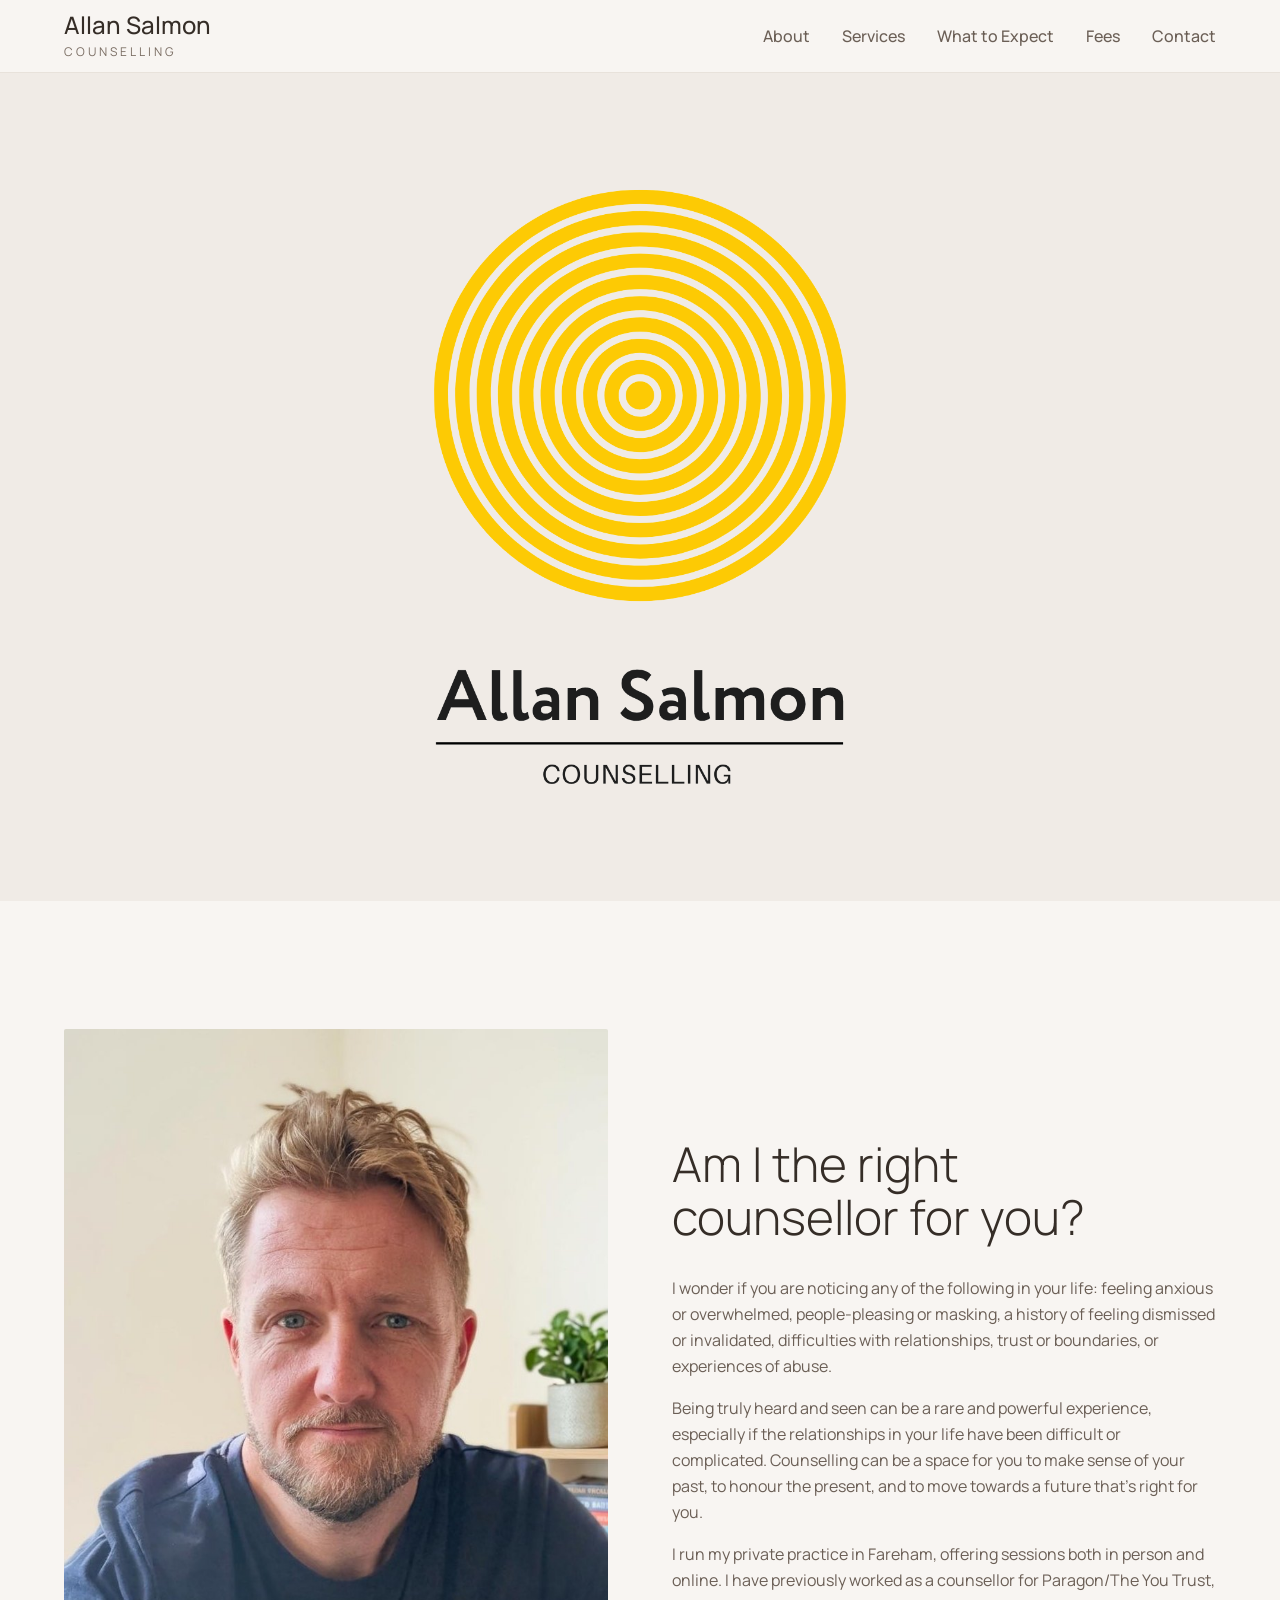
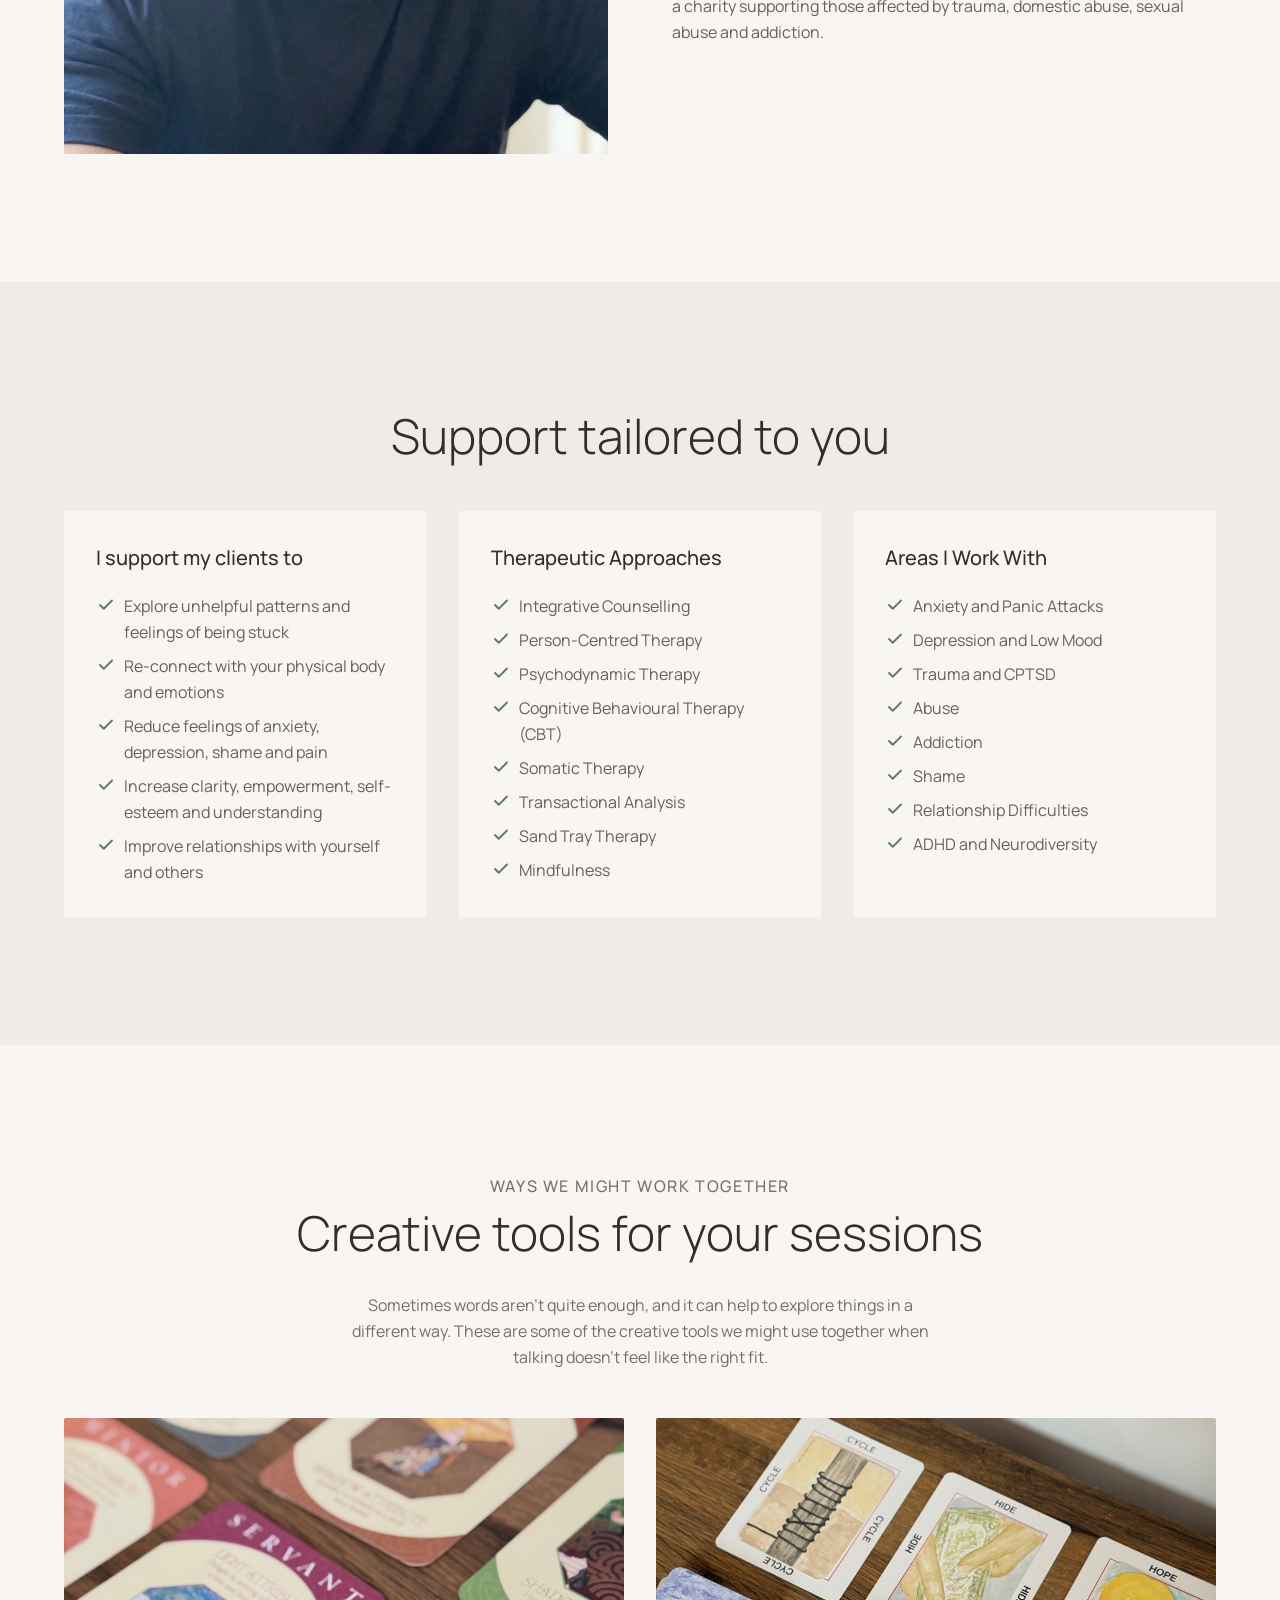
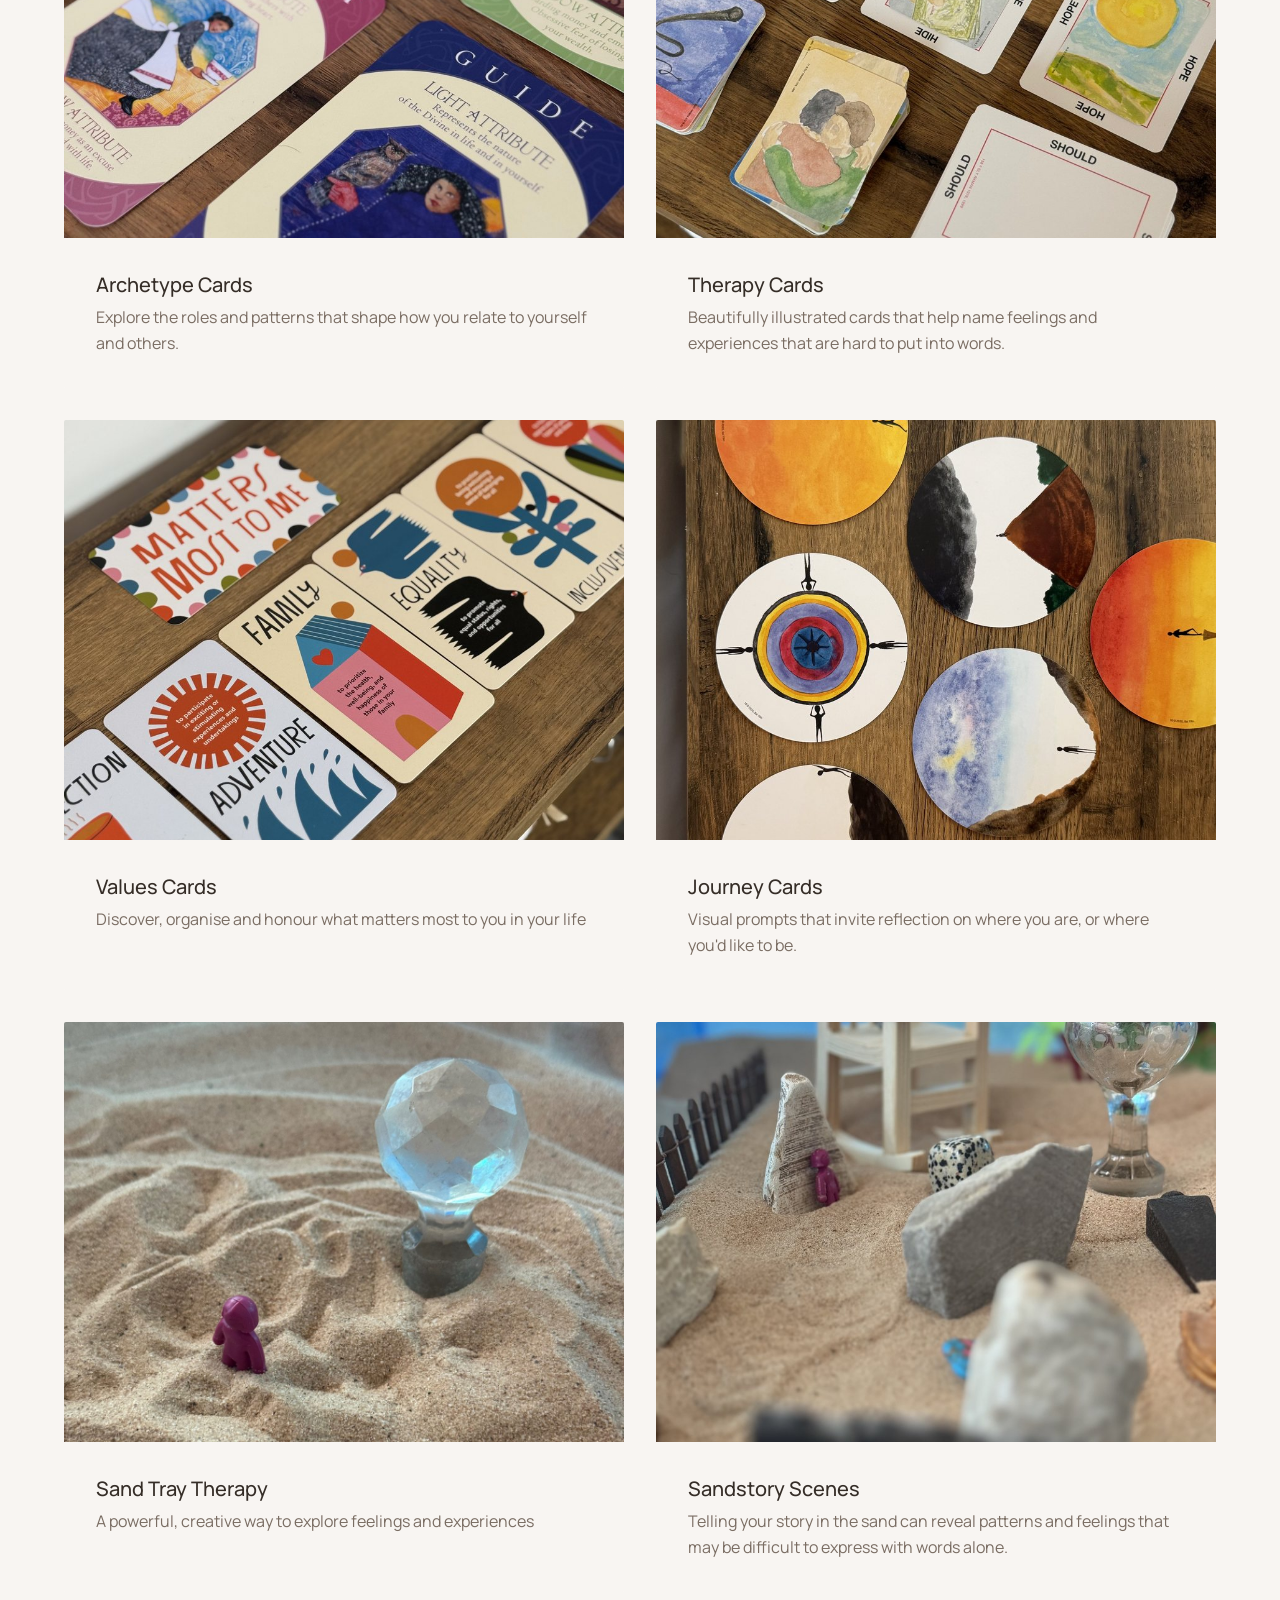
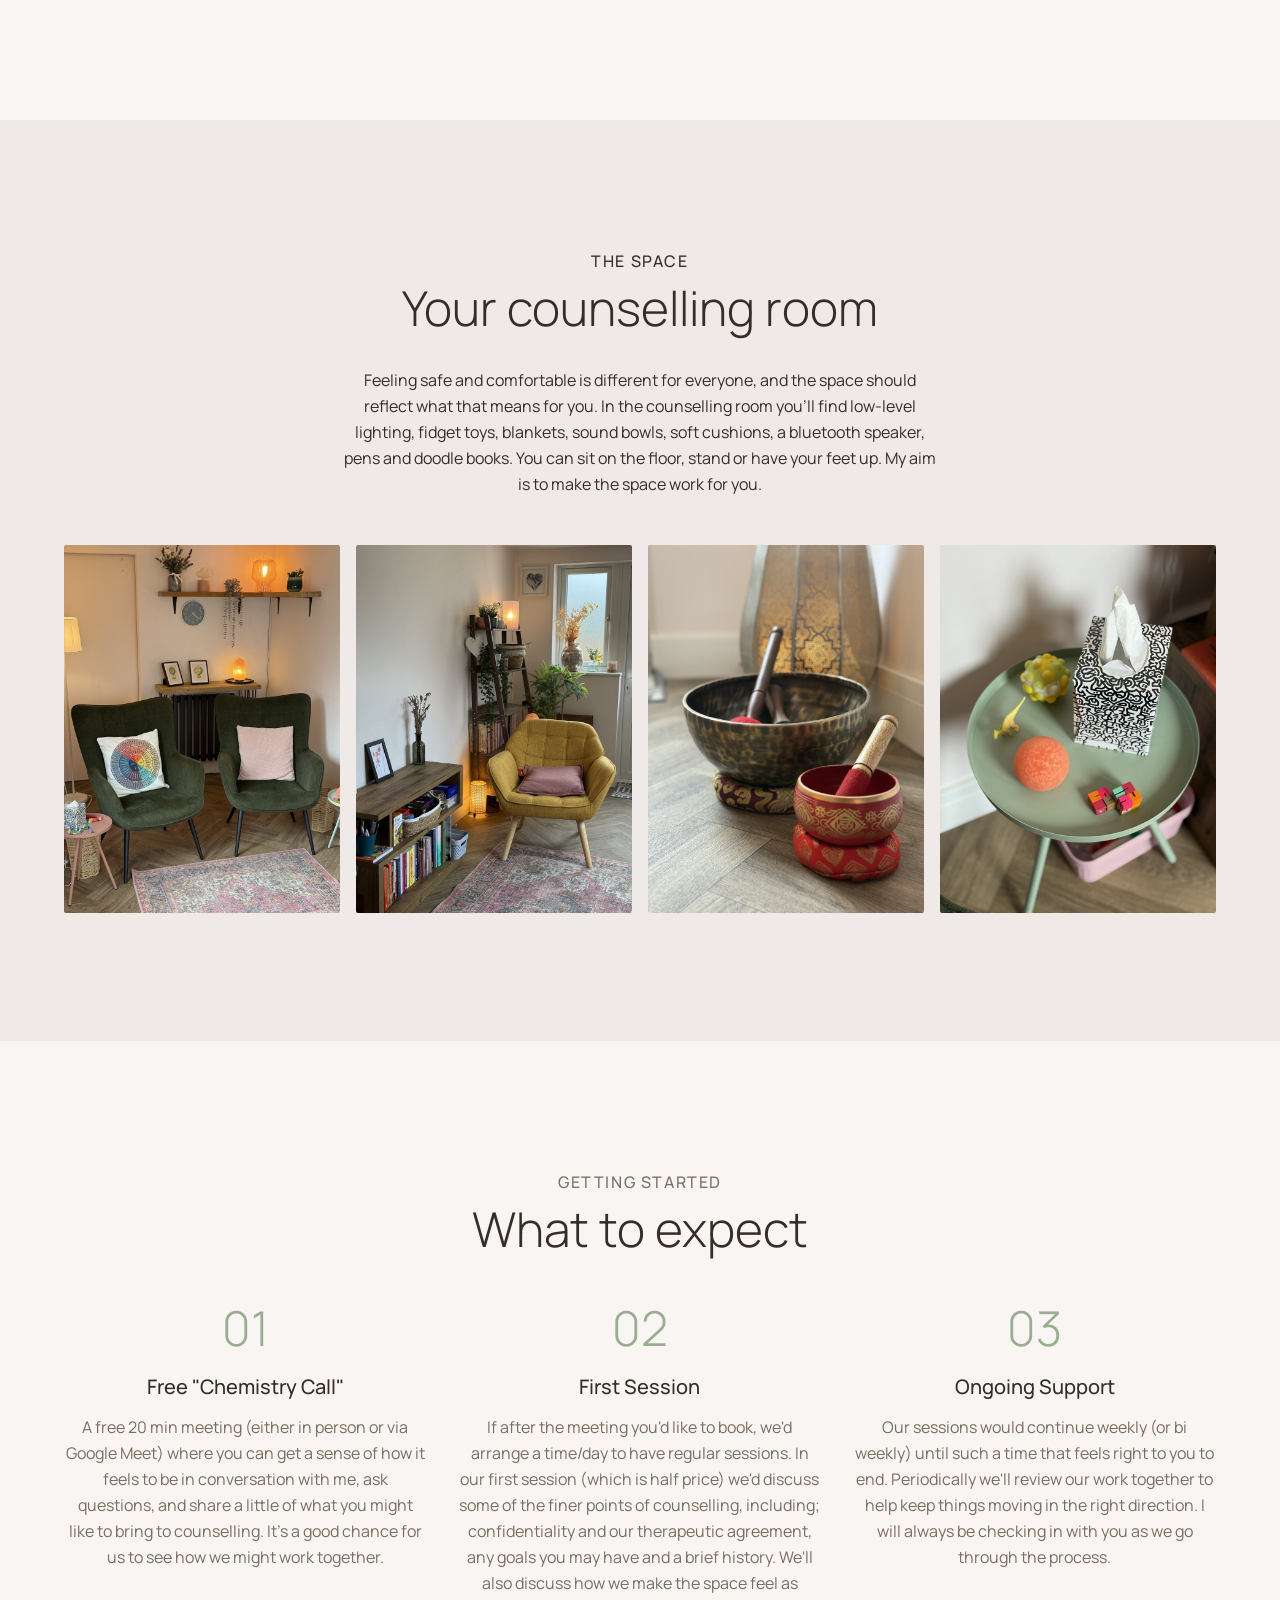
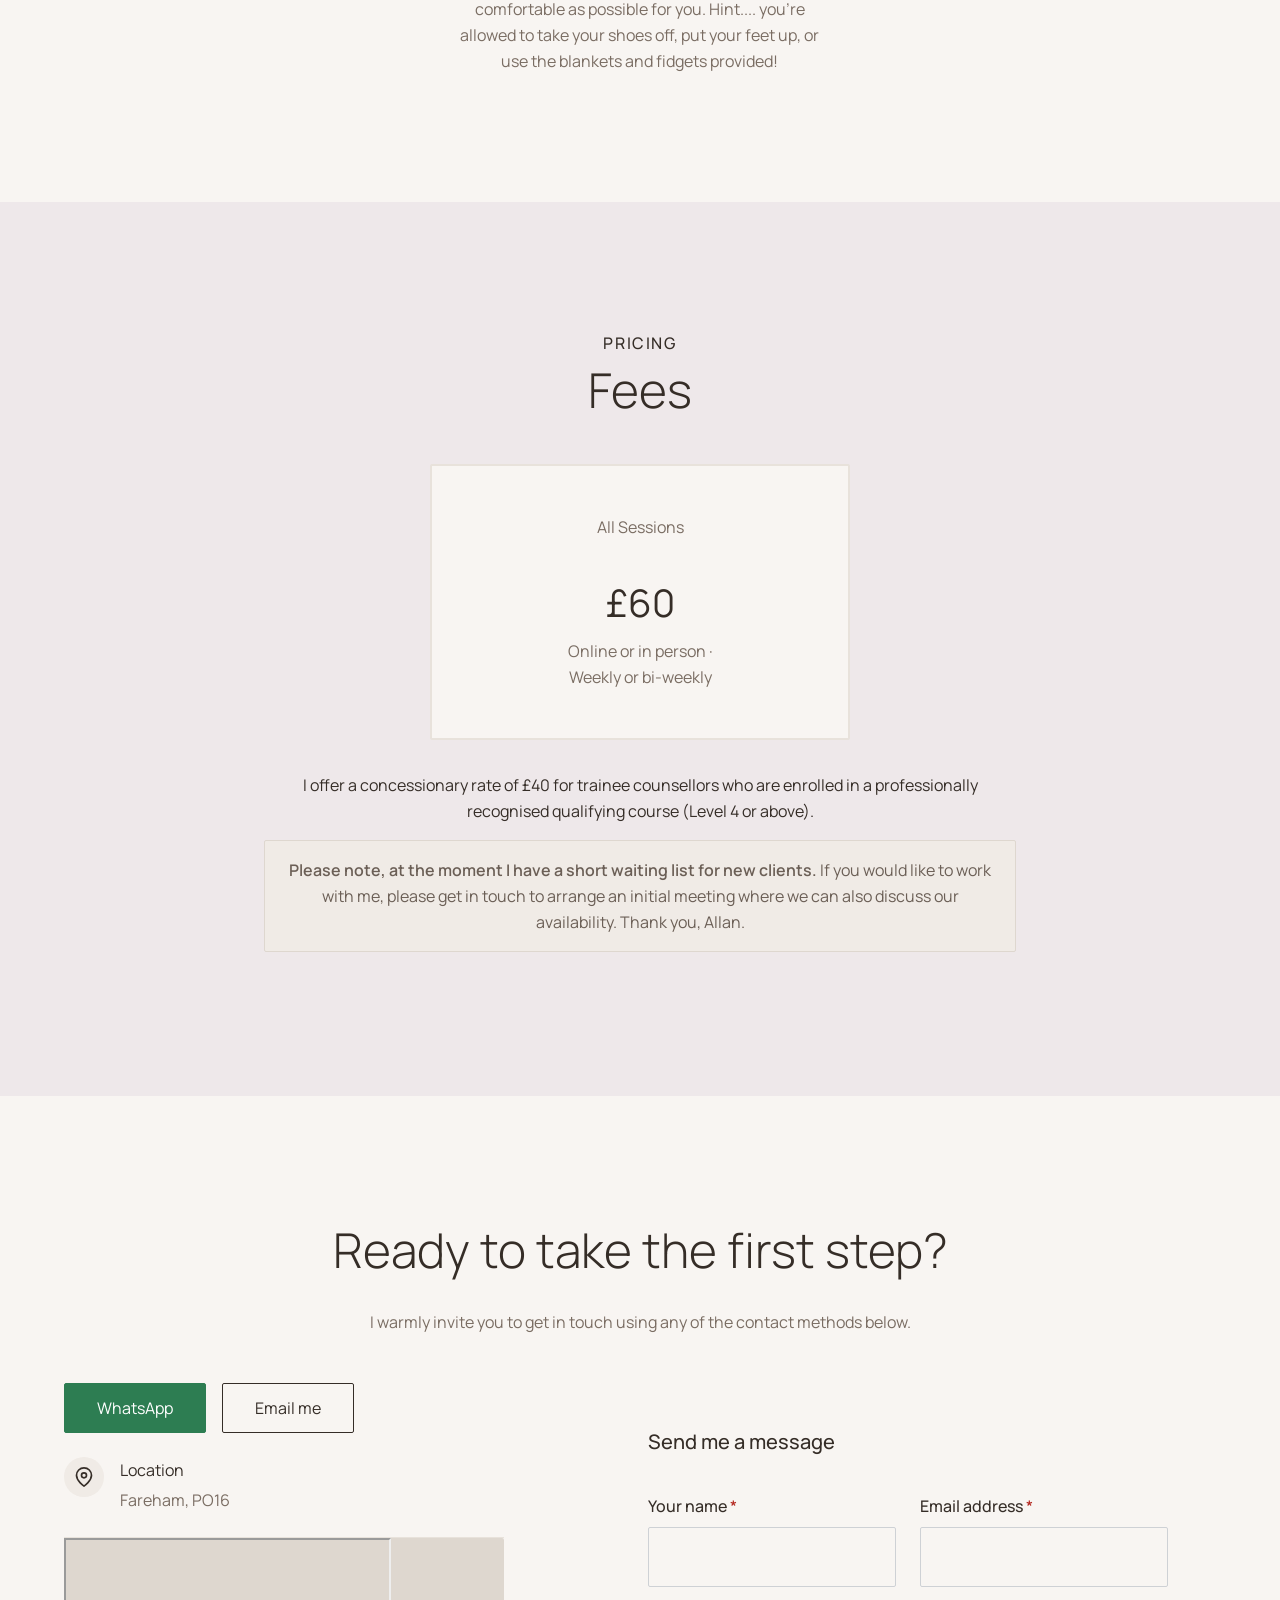
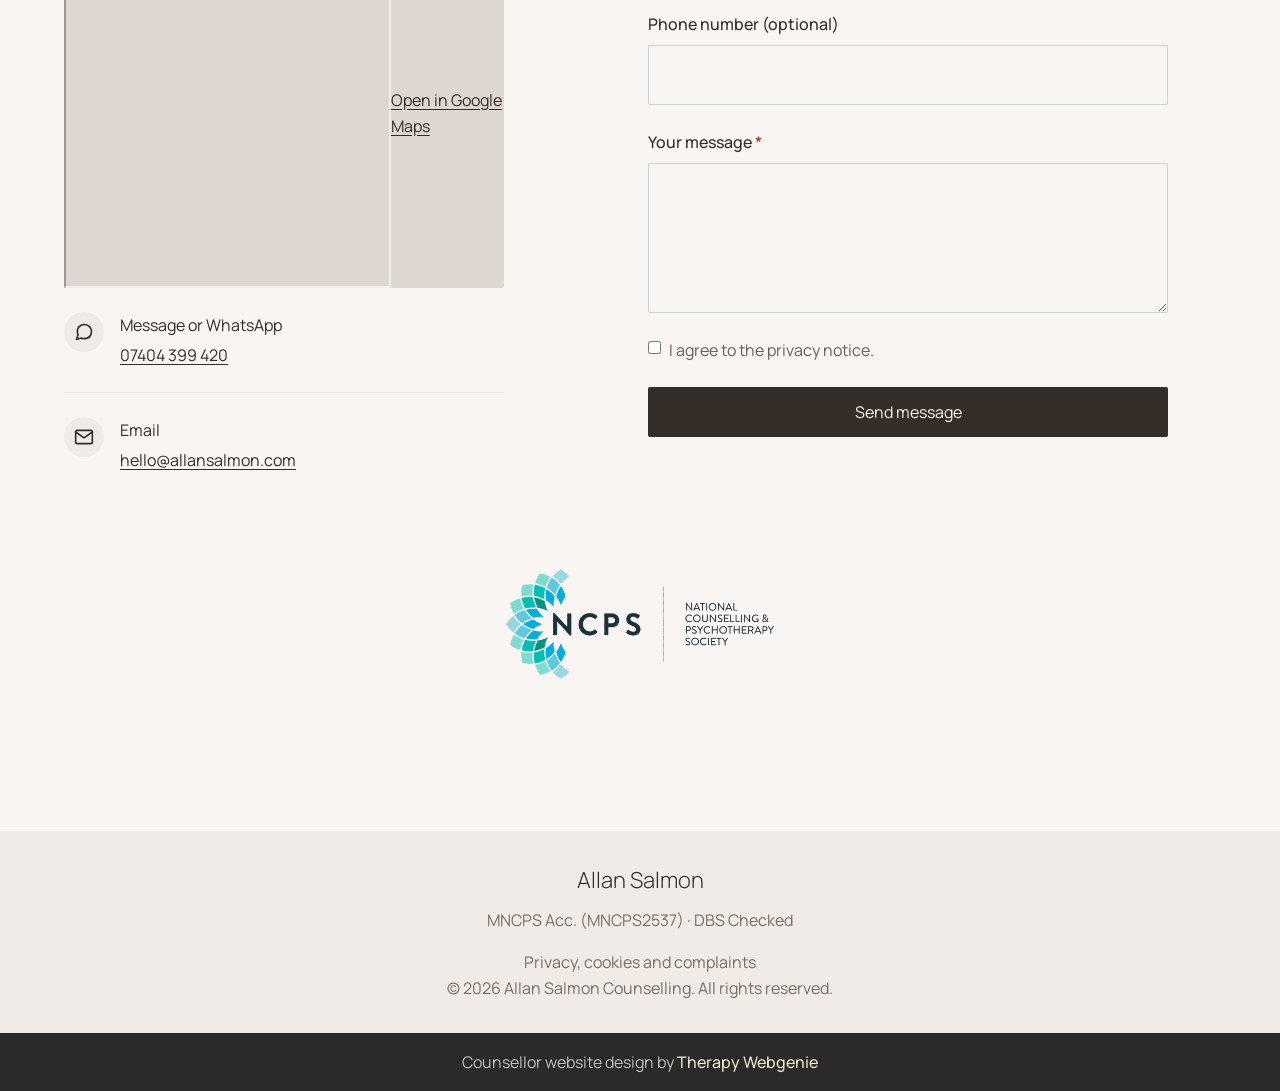
==== index.html @ a068db44 "TheraComply website setup: policy link, TheraComply consent banner, map held back until consent Foot" ====
<!DOCTYPE html>
<html lang="en-GB">
<head>
  <meta charset="UTF-8">
  <meta name="viewport" content="width=device-width, initial-scale=1.0">
  <meta name="description" content="Integrative counselling in Fareham and online with Allan Salmon, MNCPS accredited. Support with anxiety, trauma, depression and relationships.">
  <meta name="author" content="Allan Salmon Counselling">
  <meta name="robots" content="max-image-preview:large">
  <title>Allan Salmon Counselling | Fareham and online</title>
  <link rel="canonical" href="https://www.allansalmon.com/">

  <meta property="og:type" content="website">
  <meta property="og:url" content="https://www.allansalmon.com/">
  <meta property="og:title" content="Allan Salmon Counselling | Fareham and online">
  <meta property="og:description" content="Integrative counselling in Fareham and online with Allan Salmon, MNCPS accredited. Support with anxiety, trauma, depression and relationships.">
  <meta property="og:image" content="https://www.allansalmon.com/images/allan-salmon-square.jpg">

  <meta name="twitter:card" content="summary_large_image">
  <meta name="twitter:title" content="Allan Salmon Counselling | Fareham and online">
  <meta name="twitter:description" content="Integrative counselling in Fareham and online with Allan Salmon, MNCPS accredited. Support with anxiety, trauma, depression and relationships.">
  <meta name="twitter:image" content="https://www.allansalmon.com/images/allan-salmon-square.jpg">

  <link rel="icon" href="images/favicon.png" type="image/png" sizes="96x96">
  <link rel="apple-touch-icon" href="images/apple-touch-icon.png">

  <link rel="preconnect" href="https://fonts.googleapis.com">
  <link rel="preconnect" href="https://fonts.gstatic.com" crossorigin>

  <link rel="stylesheet" href="css/base.css?v=1731">
  <link rel="stylesheet" href="css/components.css?v=1731">
  <link rel="stylesheet" href="css/theme.css?v=1731">
  <!-- PROFILE:schema -->
  <script type="application/ld+json">
  {
    "@context": "https://schema.org",
    "@type": "ProfessionalService",
    "name": "Allan Salmon Counselling",
    "description": "Integrative counselling in Fareham and online with Allan Salmon, MNCPS accredited counsellor.",
    "url": "https://www.allansalmon.com/",
    "telephone": "+447404399420",
    "email": "hello@allansalmon.com",
    "address": {
      "@type": "PostalAddress",
      "addressLocality": "Fareham",
      "postalCode": "PO16",
      "addressCountry": "GB"
    },
    "image": "https://www.allansalmon.com/images/allan-salmon-square.jpg",
    "logo": "https://www.allansalmon.com/images/logo-mark.png",
    "priceRange": "£40-£60"
  }
  </script>
  <!-- /PROFILE:schema -->
<!-- BEACON -->
<script>(function(){try{var u="https:\/\/editmy.site\/api\/hit\/21";var d=JSON.stringify({p:location.pathname,r:document.referrer});if(navigator.sendBeacon){navigator.sendBeacon(u,d);}else{fetch(u,{method:"POST",keepalive:true,body:d});}}catch(e){}})();</script>
<!-- /BEACON -->
  <script src="https://theracomply.co.uk/tc-consent/consent.js" data-site-id="0318bc42f9b27b8c6d9f0ad8"></script>
</head>
<body>

  <a href="#main" class="skip-link">Skip to main content</a>

  <!-- SECTION: nav -->
  <nav class="nav nav--sticky" role="navigation" aria-label="Main navigation">
    <div class="container nav__inner">
      <a href="./" class="nav__brand nav__brand--inline">
        <!-- PROFILE:logo --><!-- /PROFILE:logo -->
        <div class="nav__brand-text">
          <span class="nav__name"><!-- PROFILE:site_title -->Allan Salmon<!-- /PROFILE:site_title --></span>
          <span class="nav__title"><!-- PROFILE:site_slogan -->Counselling<!-- /PROFILE:site_slogan --></span>
        </div>
      </a>
      <div class="nav__links">
        <a href="#about" class="nav__link">About</a>
        <a href="#services" class="nav__link">Services</a>
        <a href="#what-to-expect" class="nav__link">What to Expect</a>
        <a href="#fees" class="nav__link">Fees</a>
        <a href="#contact" class="nav__link">Contact</a>
      </div>
      <button class="nav__toggle" aria-label="Toggle menu" aria-expanded="false" aria-controls="mobile-menu">
        <span class="nav__toggle-bar"></span>
        <span class="nav__toggle-bar"></span>
        <span class="nav__toggle-bar"></span>
      </button>
    </div>
    <div class="nav__mobile" id="mobile-menu" role="menu">
      <a href="#about" class="nav__link" role="menuitem">About</a>
      <a href="#services" class="nav__link" role="menuitem">Services</a>
      <a href="#what-to-expect" class="nav__link" role="menuitem">What to Expect</a>
      <a href="#fees" class="nav__link" role="menuitem">Fees</a>
      <a href="#contact" class="nav__link" role="menuitem">Contact</a>
    </div>
  </nav>
  <!-- /SECTION: nav -->

  <main id="main">

    <!-- SECTION: hero -->
    <section class="hero hero--logo band band--1">
      <div class="container hero__inner">
        <h1 class="hero__logo"><img src="images/logo-full.png" alt="Allan Salmon Counselling" width="734" height="1042"></h1>
      </div>
    </section>
    <!-- /SECTION: hero -->

    <!-- SECTION: about -->
    <section class="section reveal" id="about">
      <div class="container split">
        <img src="images/allan-salmon.jpg" alt="Allan Salmon, counsellor, at his desk" class="split__image split__image--portrait" width="840" height="1050" loading="lazy">
        <div class="split__content">
          <h2>Am I the right<br> counsellor for you?</h2>
          <p>I wonder if you are noticing any of the following in your life: feeling anxious or overwhelmed, people-pleasing or masking, a history of feeling dismissed or invalidated, difficulties with relationships, trust or boundaries, or experiences of abuse.</p>
          <p>Being truly heard and seen can be a rare and powerful experience, especially if the relationships in your life have been difficult or complicated. Counselling can be a space for you to make sense of your past, to honour the present, and to move towards a future that's right for you.</p>
          <p>I run my private practice in Fareham, offering sessions both in person and online. I have previously worked as a counsellor for Paragon/The You Trust, a charity supporting those affected by trauma, domestic abuse, sexual abuse and addiction.</p>
        </div>
      </div>
    </section>
    <!-- /SECTION: about -->

    <!-- SECTION: services -->
    <section class="section band band--1 reveal" id="services">
      <div class="container text-center">
        <h2>Support tailored to you</h2>
      </div>
      <div class="container grid grid--3 reveal reveal-trigger">
        <div class="card">
          <h3 class="card__title">I support my clients to</h3>
          <ul class="checklist checklist--subtle">
            <li class="checklist__item">Explore unhelpful patterns and feelings of being stuck</li>
            <li class="checklist__item">Re-connect with your physical body and emotions</li>
            <li class="checklist__item">Reduce feelings of anxiety, depression, shame and pain</li>
            <li class="checklist__item">Increase clarity, empowerment, self-esteem and understanding</li>
            <li class="checklist__item">Improve relationships with yourself and others</li>
          </ul>
        </div>
        <div class="card">
          <h3 class="card__title">Therapeutic Approaches</h3>
          <ul class="checklist checklist--subtle">
            <li class="checklist__item">Integrative Counselling</li>
            <li class="checklist__item">Person-Centred Therapy</li>
            <li class="checklist__item">Psychodynamic Therapy</li>
            <li class="checklist__item">Cognitive Behavioural Therapy (CBT)</li>
            <li class="checklist__item">Somatic Therapy</li>
            <li class="checklist__item">Transactional Analysis</li>
            <li class="checklist__item">Sand Tray Therapy</li>
            <li class="checklist__item">Mindfulness</li>
          </ul>
        </div>
        <div class="card">
          <h3 class="card__title">Areas I Work With</h3>
          <ul class="checklist checklist--subtle">
            <li class="checklist__item">Anxiety and Panic Attacks</li>
            <li class="checklist__item">Depression and Low Mood</li>
            <li class="checklist__item">Trauma and CPTSD</li>
            <li class="checklist__item">Abuse</li>
            <li class="checklist__item">Addiction</li>
            <li class="checklist__item">Shame</li>
            <li class="checklist__item">Relationship Difficulties</li>
            <li class="checklist__item">ADHD and Neurodiversity</li>
          </ul>
        </div>
      </div>
    </section>
    <!-- /SECTION: services -->

    <!-- SECTION: creative-tools -->
    <section class="section" id="creative-tools">
      <div class="container text-center">
        <span class="section-label">Ways we might work together</span>
        <h2>Creative tools for your sessions</h2>
        <p class="section-subtitle">Sometimes words aren't quite enough, and it can help to explore things in a different way. These are some of the creative tools we might use together when talking doesn't feel like the right fit.</p>
      </div>
      <div class="container">
        <div class="grid grid--2 reveal reveal-trigger">
          <article class="card card--image-top">
            <div class="card__image-wrap"><img src="images/tools-archetype-cards.jpg" alt="Illustrated archetype cards laid out on a wooden table" class="card__image" width="900" height="1200" loading="lazy"></div>
            <div class="card__body">
              <h3 class="card__title">Archetype Cards</h3>
              <p class="card__text">Explore the roles and patterns that shape how you relate to yourself and others.</p>
            </div>
          </article>
          <article class="card card--image-top">
            <div class="card__image-wrap"><img src="images/tools-therapy-cards.jpg" alt="Hand-painted therapy cards spread on a table" class="card__image" width="900" height="1200" loading="lazy"></div>
            <div class="card__body">
              <h3 class="card__title">Therapy Cards</h3>
              <p class="card__text">Beautifully illustrated cards that help name feelings and experiences that are hard to put into words.</p>
            </div>
          </article>
          <article class="card card--image-top">
            <div class="card__image-wrap"><img src="images/tools-values-cards.jpg" alt="Colourful values cards with words like family and adventure" class="card__image" width="900" height="1200" loading="lazy"></div>
            <div class="card__body">
              <h3 class="card__title">Values Cards</h3>
              <p class="card__text">Discover, organise and honour what matters most to you in your life</p>
            </div>
          </article>
          <article class="card card--image-top">
            <div class="card__image-wrap"><img src="images/tools-journey-cards.jpg" alt="Round painted journey cards showing landscapes and a compass" class="card__image" width="900" height="1200" loading="lazy"></div>
            <div class="card__body">
              <h3 class="card__title">Journey Cards</h3>
              <p class="card__text">Visual prompts that invite reflection on where you are, or where you'd like to be.</p>
            </div>
          </article>
          <article class="card card--image-top">
            <div class="card__image-wrap"><img src="images/tools-sand-tray-upright.jpg" alt="A glass gem and a small purple figure in patterned sand" class="card__image" width="1200" height="900" loading="lazy"></div>
            <div class="card__body">
              <h3 class="card__title">Sand Tray Therapy</h3>
              <p class="card__text">A powerful, creative way to explore feelings and experiences</p>
            </div>
          </article>
          <article class="card card--image-top">
            <div class="card__image-wrap"><img src="images/tools-sandstory-scene.jpg" alt="A sand tray scene with a little chair, stones and figures" class="card__image" width="900" height="1200" loading="lazy"></div>
            <div class="card__body">
              <h3 class="card__title">Sandstory Scenes</h3>
              <p class="card__text">Telling your story in the sand can reveal patterns and feelings that may be difficult to express with words alone.</p>
            </div>
          </article>
        </div>
      </div>
    </section>
    <!-- /SECTION: creative-tools -->

    <!-- SECTION: the-space -->
    <section class="section band band--2" id="the-space">
      <div class="container text-center">
        <span class="section-label">The space</span>
        <h2>Your counselling room</h2>
        <p class="section-subtitle">Feeling safe and comfortable is different for everyone, and the space should reflect what that means for you. In the counselling room you'll find low-level lighting, fidget toys, blankets, sound bowls, soft cushions, a bluetooth speaker, pens and doodle books. You can sit on the floor, stand or have your feet up. My aim is to make the space work for you.</p>
      </div>
      <div class="container">
        <div class="gallery reveal reveal-trigger">
          <div class="gallery__item gallery__item--portrait"><img src="images/room-chairs.jpg" alt="Two green velvet armchairs with cushions, a rug and soft lamps in Allan's counselling room" width="900" height="1200" loading="lazy"></div>
          <div class="gallery__item gallery__item--portrait"><img src="images/room-corner.jpg" alt="A yellow armchair beside a bookshelf, plants and a warm lamp" width="900" height="1200" loading="lazy"></div>
          <div class="gallery__item gallery__item--portrait"><img src="images/room-bowls.jpg" alt="Two singing bowls on the floor beside a glowing lantern" width="900" height="1200" loading="lazy"></div>
          <div class="gallery__item gallery__item--portrait"><img src="images/room-fidgets.jpg" alt="Fidget toys and tissues on a small green side table" width="900" height="1200" loading="lazy"></div>
        </div>
      </div>
    </section>
    <!-- /SECTION: the-space -->

    <!-- SECTION: what-to-expect -->
    <section class="section" id="what-to-expect">
      <div class="container text-center">
        <span class="section-label">Getting started</span>
        <h2>What to expect</h2>
      </div>
      <div class="container">
        <div class="steps steps--numerals reveal reveal-trigger">
          <div class="step"><div class="step__number">01</div><h3 class="step__title">Free "Chemistry Call"</h3><p class="step__text">A free 20 min meeting (either in person or via Google Meet) where you can get a sense of how it feels to be in conversation with me, ask questions, and share a little of what you might like to bring to counselling. It's a good chance for us to see how we might work together.</p></div>
          <div class="step"><div class="step__number">02</div><h3 class="step__title">First Session</h3><p class="step__text">If after the meeting you'd like to book, we'd arrange a time/day to have regular sessions. In our first session (which is half price) we'd discuss some of the finer points of counselling, including; confidentiality and our therapeutic agreement, any goals you may have and a brief history. We'll also discuss how we make the space feel as comfortable as possible for you. Hint.... you're allowed to take your shoes off, put your feet up, or use the blankets and fidgets provided!</p></div>
          <div class="step"><div class="step__number">03</div><h3 class="step__title">Ongoing Support</h3><p class="step__text">Our sessions would continue weekly (or bi weekly) until such a time that feels right to you to end. Periodically we'll review our work together to help keep things moving in the right direction. I will always be checking in with you as we go through the process.</p></div>
        </div>
      </div>
    </section>
    <!-- /SECTION: what-to-expect -->

    <!-- SECTION: fees -->
    <section class="section band band--3 reveal" id="fees">
      <div class="container text-center">
        <span class="section-label">Pricing</span>
        <h2>Fees</h2>
      </div>
      <div class="container container--narrow text-center">
        <div class="pricing-single">
          <div class="pricing-card">
            <p class="pricing-card__duration">All Sessions</p>
            <div class="pricing-card__price">£60</div>
            <p class="pricing-card__duration">Online or in person ·<br>Weekly or bi-weekly</p>
          </div>
        </div>
        <p>I offer a concessionary rate of £40 for trainee counsellors who are enrolled in a professionally recognised qualifying course (Level 4 or above).</p>
        <div class="alert alert--themed">
          <p><strong>Please note, at the moment I have a short waiting list for new clients.</strong> If you would like to work with me, please get in touch to arrange an initial meeting where we can also discuss our availability. Thank you, Allan.</p>
        </div>
      </div>
    </section>
    <!-- /SECTION: fees -->

    <!-- SECTION: contact -->
    <section class="section reveal" id="contact">
      <div class="container text-center">
        <h2>Ready to take the first step?</h2>
        <p class="section-subtitle">I warmly invite you to get in touch using any of the contact methods below.</p>
      </div>
      <div class="container contact-grid contact-grid--form-first" id="contact-form">
        <div class="contact-info">
          <div class="cta-banner__buttons">
            <a href="https://wa.me/447404399420" class="btn btn--whatsapp" target="_blank" rel="noopener">WhatsApp</a>
            <a href="mailto:hello@allansalmon.com" class="btn btn--secondary">Email me</a>
          </div>
          <div class="contact-info__item">
            <div class="contact-info__icon"><svg xmlns="http://www.w3.org/2000/svg" viewBox="0 0 24 24" fill="none" stroke="currentColor" stroke-width="2" stroke-linecap="round" stroke-linejoin="round" aria-hidden="true"><path d="M21 10c0 7-9 13-9 13s-9-6-9-13a9 9 0 0 1 18 0z"></path><circle cx="12" cy="10" r="3"></circle></svg></div>
            <div>
              <p class="contact-info__label">Location</p>
              <p class="contact-info__value"><!-- PROFILE:address --><span>Fareham, PO16</span><!-- /PROFILE:address --></p>
            </div>
          </div>
          <div class="map-placeholder">
            <iframe data-src="https://maps.google.com/maps?q=Wallington%2C%20Fareham&amp;z=15&amp;output=embed" data-consent-category="functional" width="100%" height="350" title="Map of Wallington, Fareham" loading="lazy" referrerpolicy="no-referrer-when-downgrade"></iframe>
            <p><a href="https://www.google.com/maps?q=Wallington%2C%20Fareham" target="_blank" rel="noopener">Open in Google Maps</a></p>
          </div>
          <div class="contact-info__item">
            <div class="contact-info__icon"><svg xmlns="http://www.w3.org/2000/svg" viewBox="0 0 24 24" fill="none" stroke="currentColor" stroke-width="2" stroke-linecap="round" stroke-linejoin="round" aria-hidden="true"><path d="M21 11.5a8.38 8.38 0 0 1-.9 3.8 8.5 8.5 0 0 1-7.6 4.7 8.38 8.38 0 0 1-3.8-.9L3 21l1.9-5.7a8.38 8.38 0 0 1-.9-3.8 8.5 8.5 0 0 1 4.7-7.6 8.38 8.38 0 0 1 3.8-.9h.5a8.48 8.48 0 0 1 8 8v.5z"></path></svg></div>
            <div>
              <p class="contact-info__label">Message or WhatsApp</p>
              <p class="contact-info__value"><!-- PROFILE:phone_mobile --><a href="https://wa.me/447404399420" target="_blank" rel="noopener">07404 399 420</a><!-- /PROFILE:phone_mobile --></p>
            </div>
          </div>
          <div class="contact-info__item">
            <div class="contact-info__icon"><svg xmlns="http://www.w3.org/2000/svg" viewBox="0 0 24 24" fill="none" stroke="currentColor" stroke-width="2" stroke-linecap="round" stroke-linejoin="round" aria-hidden="true"><path d="M4 4h16c1.1 0 2 .9 2 2v12c0 1.1-.9 2-2 2H4c-1.1 0-2-.9-2-2V6c0-1.1.9-2 2-2z"></path><polyline points="22,6 12,13 2,6"></polyline></svg></div>
            <div>
              <p class="contact-info__label">Email</p>
              <p class="contact-info__value"><!-- PROFILE:email --><a href="mailto:hello@allansalmon.com">hello@allansalmon.com</a><!-- /PROFILE:email --></p>
            </div>
          </div>
        </div>
        <div class="contact-form-wrap">
          <div class="card contact-form-card">
            <h3>Send me a message</h3>
            <form class="form" action="https://editmy.site/api/form/21" method="POST">
              <div hidden><input type="text" name="_hp" tabindex="-1" autocomplete="off"></div>
              <input type="hidden" name="_t" value="">
              <input type="hidden" name="_page" value="">
              <div class="form__row">
                <div class="form__group">
                  <label for="name" class="form__label form__label--required">Your name</label>
                  <input type="text" id="name" name="name" class="form__input" required autocomplete="name">
                </div>
                <div class="form__group">
                  <label for="email" class="form__label form__label--required">Email address</label>
                  <input type="email" id="email" name="email" class="form__input" required autocomplete="email">
                </div>
              </div>
              <div class="form__group">
                <label for="phone" class="form__label">Phone number (optional)</label>
                <input type="tel" id="phone" name="phone" class="form__input" autocomplete="tel">
              </div>
              <div class="form__group">
                <label for="message" class="form__label form__label--required">Your message</label>
                <textarea id="message" name="message" class="form__textarea" required></textarea>
              </div>
              <div class="form__group form__group--checkbox">
                <input type="checkbox" id="consent" name="consent" required>
                <label for="consent">I agree to the <a href="https://theracomply.co.uk/p/allan-salmon-counselling/">privacy notice</a>.</label>
              </div>
              <div>
                <button type="submit" class="btn btn--primary btn--block">Send message</button>
              </div>
            </form>
          </div>
        </div>
      </div>
      <div class="container">
        <div class="trust-bar trust-bar--colour">
          <img class="trust-bar__logo" src="images/ncps-logo.png" alt="National Counselling and Psychotherapy Society" width="520" height="213" loading="lazy">
        </div>
      </div>
    </section>
    <!-- /SECTION: contact -->

  </main>

  <!-- SECTION: footer -->
  <footer class="footer footer--simple">
    <div class="container">
      <p class="footer__brand-name">Allan Salmon</p>
      <p class="footer__brand-text">MNCPS Acc. (MNCPS2537) · DBS Checked</p>
      <div class="footer__legal">
        <a href="https://theracomply.co.uk/p/allan-salmon-counselling/">Privacy, cookies and complaints</a>
      </div>
      <p class="footer__copyright">&copy; 2026 Allan Salmon Counselling. All rights reserved.</p>
    </div>
  </footer>
  <!-- /SECTION: footer -->

  <div class="site-credit">
    <p>Counsellor website design by <a href="https://www.therapywebgenie.com/website-design/counsellors/" target="_blank" rel="noopener nofollow">Therapy Webgenie</a></p>
  </div>

  <!-- Back to Top -->
  <button class="back-to-top" aria-label="Back to top">
    <svg xmlns="http://www.w3.org/2000/svg" viewBox="0 0 24 24" fill="none" stroke="currentColor" stroke-width="2" stroke-linecap="round" stroke-linejoin="round" aria-hidden="true"><polyline points="18 15 12 9 6 15"></polyline></svg>
  </button>

  <div class="lightbox" aria-hidden="true">
    <button class="lightbox__prev" aria-label="Previous image">&lsaquo;</button>
    <img class="lightbox__img" src="" alt="">
    <button class="lightbox__next" aria-label="Next image">&rsaquo;</button>
    <button class="lightbox__close" aria-label="Close">&times;</button>
  </div>

  <script src="js/main.js?v=2"></script>
</body>
</html>
---- css/base.css ----
/* =============================================
   BASE STYLES
   Reset, Custom Properties, Typography, Layout
   Theme colours & fonts are in theme.css
   ============================================= */

/* --- Custom Properties (non-theme) --- */
:root {
  --text-xs: 1rem; /* 1.7.24: the smallest text on a site is 16px (Rick's rule); was 13px */
  --text-sm: 1rem;
  --text-base: 1.0625rem;
  --text-md: 1.1875rem;
  --text-lg: 1.375rem;
  --text-xl: 1.625rem;
  --text-2xl: 2rem;
  --text-3xl: 2.375rem;
  --text-4xl: 3rem;

  /* Heading sizes (overridable per font pairing in theme.css) */
  --text-h1: var(--text-3xl);          /* mobile: 38px */
  --text-h1-desktop: var(--text-4xl);  /* desktop: 48px */
  --text-h2: var(--text-2xl);          /* mobile: 32px */
  --text-h2-desktop: var(--text-3xl);  /* desktop: 38px */
  --text-h3: var(--text-xl);           /* mobile: 26px */
  --text-h3-desktop: 1.75rem;          /* desktop: 28px */

  --font-weight-normal: 400;
  --font-weight-medium: 500;
  --font-weight-semibold: 600;
  --font-weight-bold: 700;

  --line-height-tight: 1.2;
  --line-height-normal: 1.6;
  --line-height-relaxed: 1.8;

  /* Spacing */
  --space-xs: 0.25rem;
  --space-sm: 0.5rem;
  --space-md: 1rem;
  --space-lg: 1.5rem;
  --space-xl: 2rem;
  --space-2xl: 3rem;
  --space-3xl: 4rem;
  --space-4xl: 6rem;
  --space-5xl: 8rem;

  /* Layout */
  --container-max: 1200px;
  --container-narrow: 800px;
  --container-wide: 1400px;

  /* Border Radius */
  --radius-sm: 4px;
  --radius-md: 8px;
  --radius-lg: 12px;
  --radius-xl: 20px;
  --radius-full: 9999px;

  /* Shadows */
  --shadow-sm: 0 1px 3px rgba(0, 0, 0, 0.06);
  --shadow-md: 0 4px 12px rgba(0, 0, 0, 0.08);
  --shadow-lg: 0 8px 30px rgba(0, 0, 0, 0.1);
  --shadow-xl: 0 12px 40px rgba(0, 0, 0, 0.12);

  /* Transitions */
  --transition-fast: 150ms ease;
  --transition-base: 250ms ease;
  --transition-normal: 300ms ease;
  --transition-slow: 400ms ease;

  /* === v1.5 Aesthetic dials ===
     Per-site theme.css overrides these to flip a site's visual aesthetic
     (sharp / soft / brutalist / luxe / editorial). Defaults preserve the
     current "soft modern" look so existing sites are unchanged.
     Pills always read --aesthetic-radius-pill (fixed 999px) so they
     stay pill-shaped regardless of the dial. */
  --aesthetic-radius:        14px;
  --aesthetic-radius-pill:   999px;
  --aesthetic-shadow-card:   0 1px 3px rgba(0, 0, 0, 0.04), 0 4px 16px rgba(0, 0, 0, 0.06);
  --aesthetic-border-width:  1px;
}

/* --- Reset --- */
*,
*::before,
*::after {
  box-sizing: border-box;
  margin: 0;
  padding: 0;
}

html {
  font-size: 100%;
  scroll-behavior: smooth;
  -webkit-text-size-adjust: 100%;
}

body {
  font-family: var(--font-body);
  font-size: var(--text-md);
  font-weight: var(--font-weight-normal);
  line-height: var(--line-height-normal);
  color: var(--color-text);
  background-color: var(--color-bg);
  -webkit-font-smoothing: antialiased;
  -moz-osx-font-smoothing: grayscale;
}

img,
picture,
video {
  display: block;
  max-width: 100%;
  height: auto;
}

svg {
  display: block;
}

input,
button,
textarea,
select {
  font: inherit;
  color: inherit;
}

button {
  cursor: pointer;
  border: none;
  background: none;
}

a {
  color: inherit;
  text-decoration: none;
}

ul,
ol {
  list-style: none;
}

h1, h2, h3, h4, h5, h6 {
  font-family: var(--font-heading);
  color: var(--color-text-heading);
  line-height: var(--line-height-tight);
  font-weight: var(--font-weight-bold);
  letter-spacing: var(--heading-tracking, normal); /* v1.7.26 hook */
  margin-bottom: var(--space-md);
  /* v1.7.8 — a heading carrying a long unbreakable token (a domain, an email,
     a hyphen-free compound) has nowhere to wrap and pushes past its container,
     giving the whole PAGE horizontal scroll on mobile. Hit on touch-physique,
     where "Be Better with Bowen (bebetterwithbowen.co.uk)" took the document
     to 394px inside a 375px viewport. break-word (not anywhere) so it only
     engages when the word genuinely cannot fit on a line of its own — normal
     headings are untouched, and min-content sizing is left alone so grid and
     flex tracks do not resize. */
  overflow-wrap: break-word;
}

/* --- Typography --- */
h1 {
  font-size: var(--text-h1);
}

h2 {
  font-size: var(--text-h2);
  margin-bottom: var(--space-xl);
}

h3 {
  font-size: var(--text-h3);
}

h4 {
  font-size: var(--text-lg);
}

h5 {
  font-size: var(--text-md);
}

h6 {
  font-size: var(--text-base);
}

p {
  margin-bottom: var(--space-md);
}

p:last-child:not(.section-subtitle) {
  margin-bottom: 0;
}

strong {
  font-weight: var(--strong-weight, var(--font-weight-semibold)); /* v1.7.26 hook */
}

/* --- Layout Utilities --- */
.container {
  width: 100%;
  max-width: var(--container-max);
  margin-left: auto;
  margin-right: auto;
  padding-left: var(--container-gutter, var(--space-lg)); /* v1.7.26 hook */
  padding-right: var(--container-gutter, var(--space-lg));
}

.container--narrow {
  max-width: var(--container-narrow);
}

.section {
  padding-top: var(--section-padding, var(--space-3xl)); /* v1.7.26 hook: a site's own band spacing */
  padding-bottom: var(--section-padding, var(--space-3xl));
}

.section--alt {
  background-color: var(--color-bg-alt);
}

/* Icons inside alt sections: swap bg-alt → surface so they remain visible */
.section--alt .card__icon,
.section--alt .icon-box__icon,
.section--alt .contact-info__icon,
.section--alt .service-detail__icon {
  background-color: var(--color-surface);
}

.section--dark {
  background-color: var(--color-bg-dark);
  color: var(--color-text-inverse);
}

.section--dark h2,
.section--dark h3,
.section--dark h4 {
  color: var(--color-text-inverse);
}

/* Grid */
.grid {
  display: grid;
  gap: var(--space-xl);
}

.grid--2 {
  grid-template-columns: 1fr;
}

.grid--3 {
  grid-template-columns: 1fr;
}

/* --- Buttons --- */
.btn {
  display: inline-flex;
  align-items: center;
  justify-content: center;
  gap: var(--space-sm);
  padding: var(--btn-padding, var(--space-md) var(--space-xl)); /* v1.7.26 hooks: padding, size, weight, capitals */
  font-family: var(--font-body);
  font-size: var(--btn-font-size, var(--text-base));
  font-weight: var(--btn-weight, var(--font-weight-medium));
  text-transform: var(--btn-transform, none);
  letter-spacing: var(--btn-tracking, normal);
  line-height: 1;
  border-radius: var(--btn-radius, var(--aesthetic-radius)); /* v1.7.20 hook: pill buttons */
  transition: all var(--transition-base);
  text-decoration: none;
  border: calc(var(--aesthetic-border-width) + 1px) solid transparent;
  white-space: nowrap;
}

.btn svg {
  width: 1em;
  height: 1em;
  flex-shrink: 0;
}

.btn--primary {
  background-color: var(--color-primary);
  color: var(--color-text-inverse);
  border-color: var(--color-primary);
}

.btn--primary:hover {
  background-color: var(--color-primary-dark);
  border-color: var(--color-primary-dark);
}

.btn--secondary {
  background-color: transparent;
  color: var(--color-primary);
  border-color: var(--color-primary);
}

.btn--secondary:hover {
  background-color: var(--color-primary);
  color: var(--color-text-inverse);
}

.btn--accent {
  background-color: var(--color-secondary);
  color: var(--btn-accent-text, var(--color-text-inverse)); /* v1.7.20: dark ink on a light accent */
  border-color: var(--color-secondary);
}

.btn--accent:hover {
  background-color: var(--color-secondary-dark);
  border-color: var(--color-secondary-dark);
  color: var(--btn-accent-hover-text, var(--color-text-inverse));
}

.btn--block {
  width: 100%;
}

/* --- Links --- */
.link {
  color: var(--color-primary);
  text-decoration: underline;
  text-underline-offset: 3px;
  transition: color var(--transition-fast);
}

.link:hover {
  color: var(--color-primary-dark);
}

/* --- Text Utilities --- */
.text-center {
  text-align: center;
}

.text-center h2 {
  margin-bottom: var(--space-xl);
}

.text-balance {
  text-wrap: balance;
}

.section-subtitle {
  font-size: var(--text-md);
  color: var(--color-text-light);
  max-width: 600px;
  margin-bottom: var(--space-2xl);
  line-height: var(--line-height-relaxed);
}

.text-center .section-subtitle {
  margin-left: auto;
  margin-right: auto;
}

.section-footer {
  margin-top: var(--space-2xl);
}

.section-label {
  display: inline-block;
  font-family: var(--font-body);
  font-size: var(--text-sm);
  font-weight: var(--font-weight-semibold);
  text-transform: uppercase;
  letter-spacing: 0.1em;
  color: var(--color-secondary-dark);
  margin-bottom: var(--space-sm);
}
/* v1.4 — pill variant: dark-navy bg, white text, compact (matches hero label) */
.section-label--pill {
  background-color: var(--color-secondary);
  color: var(--color-text-inverse);
  font-size: var(--text-xs);
  font-weight: 700;
  letter-spacing: 0.12em;
  padding: 5px 13px;
  border-radius: 5px;
  margin-bottom: 14px;
}
.section-label--pill-accent { background-color: var(--color-accent); color: var(--color-text-inverse); }
.section-label--pill-primary { background-color: var(--color-primary); color: var(--color-text-inverse); }

/* --- Responsive Typography --- */
@media (min-width: 768px) {
  h1 {
    font-size: var(--text-h1-desktop);
  }

  h2 {
    font-size: var(--text-h2-desktop);
  }

  h3 {
    font-size: var(--text-h3-desktop);
  }

  .section {
    padding-top: var(--section-padding-desktop, var(--space-4xl));
    padding-bottom: var(--section-padding-desktop, var(--space-4xl));
  }
}

/* --- Responsive Grid --- */
@media (min-width: 768px) {
  .grid--2 {
    grid-template-columns: repeat(2, 1fr);
  }

  .grid--3 {
    grid-template-columns: repeat(2, 1fr);
  }
}

@media (min-width: 1024px) {
  .grid--3 {
    grid-template-columns: repeat(3, 1fr);
  }
}

/* --- Screen Reader Only --- */
.sr-only {
  position: absolute;
  width: 1px;
  height: 1px;
  padding: 0;
  margin: -1px;
  overflow: hidden;
  clip: rect(0, 0, 0, 0);
  white-space: nowrap;
  border-width: 0;
}
---- css/components.css ----
/* =============================================
   COMPONENT STYLES
   Nav, Hero, Cards, Testimonials, Forms, Footer
   ============================================= */

/* --- Skip Link --- */
.skip-link {
  position: absolute;
  top: -100%;
  left: var(--space-md);
  padding: var(--space-sm) var(--space-md);
  background: var(--color-primary);
  color: var(--color-text-inverse);
  border-radius: var(--radius-md);
  z-index: 1000;
  font-size: var(--text-sm);
}

.skip-link:focus {
  top: var(--space-sm);
}

/* =============================================
   NAVIGATION
   ============================================= */
.nav {
  position: relative;
  z-index: 100;
  background-color: var(--color-surface);
  border-bottom: 1px solid var(--color-border-light);
  transition: box-shadow var(--transition-base);
}

.nav--scrolled {
  box-shadow: var(--shadow-md);
}

.nav__inner {
  display: flex;
  align-items: center;
  justify-content: space-between;
  height: 72px;
  position: relative;
  z-index: 2;
}

.nav__brand {
  display: flex;
  flex-direction: column;
  gap: 2px;
}

.nav__logo {
  max-height: 70px;
  width: auto;
  object-fit: contain;
}

/* Logo beside title — add .nav__brand--inline to .nav__brand */
.nav__brand--inline {
  flex-direction: row;
  align-items: center;
  gap: var(--space-sm);
}

.nav__brand--inline .nav__brand-text {
  display: flex;
  flex-direction: column;
  gap: 2px;
}

.nav__name {
  font-family: var(--font-heading);
  font-size: var(--nav-name-size, var(--text-lg));
  font-weight: var(--font-weight-bold);
  color: var(--nav-name-color, var(--color-text-heading));
  line-height: 1.2;
}

.nav__title {
  font-size: var(--nav-title-size, var(--text-xs));
  color: var(--color-text-light);
  text-transform: var(--nav-title-transform, uppercase);
  letter-spacing: var(--nav-title-tracking, 0.08em);
}
/* 1.7.24: at 16px a spaced-out tagline wraps on a phone; tighter tracking keeps most on one line */
@media (max-width: 479px) {
  .nav__title { letter-spacing: min(var(--nav-title-tracking, 0.08em), 0.03em); }
}

.nav__links {
  display: none;
  gap: var(--space-xl);
  align-items: center;
}

.nav__link {
  font-size: var(--text-base);
  font-weight: var(--font-weight-medium);
  color: var(--color-text);
  transition: color var(--transition-fast);
  position: relative;
  padding: var(--space-xs) 0;
  white-space: nowrap;
}

.nav__link::after {
  content: '';
  position: absolute;
  bottom: -2px;
  left: 0;
  width: 0;
  height: 2px;
  background-color: var(--color-primary);
  transition: width var(--transition-base);
}

.nav__link:hover,
.nav__link--active {
  color: var(--color-primary);
}

.nav__link:hover::after,
.nav__link--active::after {
  width: 100%;
}

.nav__cta {
  font-size: var(--text-sm);
  padding: var(--space-sm) var(--space-lg);
  font-weight: 600;
}

/* Mobile Menu Toggle */
.nav__toggle {
  display: flex;
  flex-direction: column;
  gap: 5px;
  padding: var(--space-sm);
  z-index: 110;
}

.nav__toggle-bar {
  display: block;
  width: 24px;
  height: 2px;
  background-color: var(--color-text);
  border-radius: 2px;
  transition: all var(--transition-base);
  transform-origin: center;
}

.nav__toggle--open .nav__toggle-bar {
  background-color: var(--color-text-heading) !important;
}

.nav__toggle--open .nav__toggle-bar:nth-child(1) {
  transform: translateY(7px) rotate(45deg);
}

.nav__toggle--open .nav__toggle-bar:nth-child(2) {
  opacity: 0;
}

.nav__toggle--open .nav__toggle-bar:nth-child(3) {
  transform: translateY(-7px) rotate(-45deg);
}

/* Mobile Menu Overlay — slide in from right, full viewport coverage */
.nav__mobile {
  display: flex;
  position: fixed;
  inset: 0;
  background-color: var(--color-surface);
  z-index: 1;
  padding: calc(72px + var(--space-xl)) var(--space-lg) var(--space-xl);
  flex-direction: column;
  gap: var(--space-lg);
  overflow-y: auto;
  transform: translateX(100%);
  opacity: 0;
  visibility: hidden;
  transition: transform 0.35s cubic-bezier(0.4, 0, 0.2, 1),
              opacity 0.35s ease,
              visibility 0.35s;
}

/* When opened from the compact scroll header */
.nav__mobile--from-scroll {
  padding-top: calc(56px + var(--space-sm));
  z-index: 201;
}

.nav__mobile--open {
  transform: translateX(0);
  opacity: 1;
  visibility: visible;
}

.nav__mobile .nav__link,
.nav__mobile .btn {
  opacity: 0;
  transform: translateX(20px);
  transition: opacity 0.3s ease, transform 0.3s ease;
}

.nav__mobile--open .nav__link,
.nav__mobile--open .btn {
  opacity: 1;
  transform: translateX(0);
}

.nav__mobile--open > *:nth-child(1) { transition-delay: 0.05s; }
.nav__mobile--open > *:nth-child(2) { transition-delay: 0.1s; }
.nav__mobile--open > *:nth-child(3) { transition-delay: 0.15s; }
.nav__mobile--open > *:nth-child(4) { transition-delay: 0.2s; }
.nav__mobile--open > *:nth-child(5) { transition-delay: 0.25s; }
.nav__mobile--open > *:nth-child(6) { transition-delay: 0.3s; }
.nav__mobile--open > *:nth-child(7) { transition-delay: 0.35s; }

.nav__mobile .nav__link {
  font-size: var(--text-lg);
  padding: var(--space-sm) 0;
  border-bottom: 1px solid var(--color-border-light);
}

.nav__mobile .nav__link::after {
  display: none;
}

.nav__mobile .btn {
  margin-top: var(--space-md);
  text-align: center;
}

/* Two CTA buttons side by side in mobile menu */
.nav__mobile-ctas {
  display: flex;
  gap: var(--space-sm);
  margin-top: var(--space-md);
}

.nav__mobile-ctas .btn {
  flex: 1;
  text-align: center;
  margin-top: 0;
  padding: var(--space-sm);
}

/* WhatsApp button */
.btn--whatsapp {
  background-color: #2d7d52;
  border-color: #2d7d52;
  color: #ffffff;
}

.btn--whatsapp:hover {
  background-color: #246642;
  border-color: #246642;
  color: #ffffff;
}

@media (min-width: 1100px) {
  .nav__links {
    display: flex;
  }

  .nav__toggle {
    display: none;
  }
}

/* --- Nav Dropdowns (Desktop) --- */
.nav__dropdown {
  position: relative;
}

.nav__link--has-children {
  display: inline-flex;
  align-items: center;
  gap: 4px;
  background: none;
  border: none;
  cursor: pointer;
  font-family: inherit;
  font-size: inherit;
  font-weight: inherit;
  color: inherit;
  padding: 0;
}

.nav__chevron {
  width: 12px;
  height: 12px;
  transition: transform var(--transition-fast);
  flex-shrink: 0;
}

.nav__dropdown:hover .nav__chevron,
.nav__link--has-children[aria-expanded="true"] ~ .nav__dropdown-menu + .nav__chevron,
.nav__link--has-children[aria-expanded="true"] .nav__chevron {
  transform: rotate(180deg);
}

.nav__dropdown-trigger {
  display: inline-flex;
  align-items: center;
  gap: 4px;
  background: none;
  border: none;
  cursor: pointer;
  font-family: inherit;
  font-size: inherit;
  font-weight: inherit;
  color: inherit;
  padding: 0;
}

.nav__dropdown-trigger .nav__chevron {
  width: 12px;
  height: 12px;
  transition: transform var(--transition-fast);
  flex-shrink: 0;
}

.nav__dropdown:hover .nav__dropdown-trigger .nav__chevron {
  transform: rotate(180deg);
}

.nav__dropdown-menu {
  position: absolute;
  top: 100%;
  left: 50%;
  transform: translateX(-50%);
  min-width: 240px;
  background: var(--color-surface);
  border: 1px solid var(--color-border-light);
  border-radius: var(--radius-md, 8px);
  box-shadow: var(--shadow-lg);
  padding: var(--space-sm) 0;
  opacity: 0;
  visibility: hidden;
  transition: opacity var(--transition-fast), visibility var(--transition-fast);
  z-index: 110;
  margin-top: var(--space-xs);
}

.nav__dropdown:hover .nav__dropdown-menu {
  opacity: 1;
  visibility: visible;
}

.nav__dropdown-link,
.nav__dropdown-menu .nav__link--child {
  display: block;
  padding: var(--space-sm) var(--space-lg);
  font-size: var(--text-sm);
  color: var(--color-text);
  transition: background var(--transition-fast), color var(--transition-fast);
  white-space: nowrap;
  text-decoration: none;
}

.nav__dropdown-link:hover,
.nav__dropdown-menu .nav__link--child:hover {
  background: var(--color-bg);
  color: var(--color-primary);
}

.nav__dropdown-link--active {
  color: var(--color-primary);
  font-weight: 600;
}

/* --- Nav Mobile Sub-menus (Accordion) --- */
.nav__mobile-group {
  display: flex;
  flex-direction: column;
}

.nav__mobile-parent {
  display: flex;
  align-items: center;
  justify-content: space-between;
}

.nav__mobile-parent > .nav__link {
  flex: 1;
  cursor: default;
}

.nav__mobile-expand {
  padding: var(--space-sm);
  background: none;
  border: none;
  cursor: pointer;
  color: var(--color-text-light);
  transition: transform var(--transition-fast);
  display: flex;
  align-items: center;
}

.nav__mobile-expand[aria-expanded="true"] .nav__chevron {
  transform: rotate(180deg);
}

.nav__mobile-children {
  display: flex;
  flex-direction: column;
  padding-left: var(--space-lg);
}

.nav__mobile-children[hidden] {
  display: none;
}

.nav__link--child {
  font-size: var(--text-base);
  color: var(--color-text-light);
  padding: var(--space-xs) 0;
  border-bottom: 1px solid var(--color-border-light);
}

.nav__link--child:hover {
  color: var(--color-primary);
}

.nav__link--child::after {
  display: none;
}

/* =============================================
   NAVIGATION: TWO-TIER VARIANT
   Top bar (brand + contact info) + bottom bar (nav links)
   ============================================= */
.nav--two-tier {
  position: relative;
  z-index: 100;
  background-color: var(--color-surface);
  border-bottom: 1px solid var(--color-border-light);
  transition: box-shadow var(--transition-base);
  padding: var(--nav-two-tier-padding, 20px) 0; /* v1.7.20 hook */
}

.nav--two-tier.nav--scrolled {
  box-shadow: var(--shadow-md);
}

/* --- Top bar: brand left, contact info right --- */
.nav__top {
  display: flex;
  align-items: center;
  justify-content: space-between;
  padding-top: var(--nav-top-padding, 20px); /* v1.7.20 hook */
  padding-bottom: var(--space-sm);
}

.nav__contact {
  display: none;
  align-items: center;
  gap: var(--space-xl);
}

.nav__contact-item {
  display: flex;
  align-items: center;
  gap: var(--space-xs);
  font-size: var(--text-sm);
  color: var(--color-text-light);
  white-space: nowrap;
}

.nav__contact-item svg {
  width: 16px;
  height: 16px;
  flex-shrink: 0;
  color: var(--color-primary);
}

.nav__contact-item a {
  color: var(--color-text-light);
  font-weight: var(--font-weight-medium);
}

.nav__contact-item a:hover {
  color: var(--color-primary);
}

/* --- Bottom bar: nav links + CTA --- */
.nav__bottom {
  display: flex;
  align-items: center;
  justify-content: space-between;
  border-top: 1px solid var(--color-border-light);
  padding-top: var(--space-sm);
  padding-bottom: 20px;
}

.nav--two-tier .nav__links {
  display: none;
  gap: var(--space-lg);
  align-items: center;
  width: 100%;
}

.nav--two-tier .nav__cta {
  margin-left: auto;
}

.nav--two-tier .nav__link {
  font-size: var(--text-base);
}

/* Mobile: hamburger in top bar, not bottom */
.nav--two-tier .nav__toggle {
  display: flex;
  flex-direction: column;
  gap: 5px;
  padding: var(--space-sm);
  z-index: 110;
}

/* Two-tier mobile: hide bottom bar border, show only toggle */
.nav--two-tier .nav__bottom {
  border-top: none;
  padding: 0;
  position: absolute;
  right: var(--space-lg);
  top: var(--space-lg);
}

@media (min-width: 1100px) {
  .nav--two-tier .nav__bottom {
    position: static;
    border-top: 1px solid var(--color-border-light);
    padding-top: var(--space-sm);
    padding-bottom: var(--space-sm);
  }
}

/* v1.7.15 - below 1100px the bottom bar holds only the menu button, pinned
   24px from the top. A brand that wraps to two lines (canonburyclinic.co.uk)
   left the button level with the top of the name instead of beside it.
   Stretch the bar over the header's height and centre the button in it. */
@media (max-width: 1099px) {
  .nav--two-tier .nav__bottom {
    top: 0;
    bottom: 0;
    display: flex;
    align-items: center;
  }
  /* 1.7.24 - reserve the menu button's width so a long brand name never runs under it (withinyou.uk at 375 and 768px). */
  .nav--two-tier .nav__top { padding-right: calc(40px + var(--space-sm)); }
}

.nav__top {
  position: relative;
}

/* Desktop breakpoint */
@media (min-width: 900px) {
  .nav__contact {
    display: flex;
  }
}

@media (min-width: 1100px) {
  .nav--two-tier .nav__links {
    display: flex;
  }

  .nav--two-tier .nav__toggle {
    display: none;
  }
}

/* Mobile menu for two-tier: needs more padding-top than single-tier nav */
.nav--two-tier .nav__mobile {
  top: 0;
  padding-top: 90px;
}

/* Contact info inside mobile menu */
.nav__mobile-contact {
  display: flex;
  flex-direction: column;
  gap: var(--space-sm);
  padding-top: var(--space-md);
  margin-top: var(--space-md);
  border-top: 1px solid var(--color-border-light);
}

.nav__mobile-contact .nav__contact-item {
  display: flex;
  font-size: var(--text-base);
}

/* Force readable dark colour on white overlay — overrides nav__contact-item a light colour */
.nav__mobile .nav__mobile-contact a,
.nav__mobile .nav__mobile-contact .nav__contact-item {
  color: var(--color-text);
}

@media (min-width: 900px) {
  .nav__mobile-contact {
    display: none;
  }
}

/* =============================================
   SCROLL-AWARE COMPACT HEADER
   Hidden by default. Slides in when user scrolls up
   after passing the main header. Shows brand + phone + hamburger.
   ============================================= */
.nav-scroll {
  position: fixed;
  top: 0;
  left: 0;
  right: 0;
  z-index: 200;
  background-color: var(--color-surface);
  border-bottom: 1px solid var(--color-border-light);
  box-shadow: var(--shadow-md);
  transform: translateY(-100%);
  opacity: 0;
  transition: transform 0.3s ease, opacity 0.3s ease;
  pointer-events: none;
}

.nav-scroll--visible {
  transform: translateY(0);
  opacity: 1;
  pointer-events: auto;
}

.nav-scroll__inner {
  display: flex;
  align-items: center;
  justify-content: space-between;
  height: 56px;
}

.nav-scroll__brand {
  display: flex;
  flex-direction: row;
  align-items: center;
  gap: var(--space-sm);
  min-width: 0;
}

.nav-scroll__brand-text {
  display: flex;
  flex-direction: column;
  gap: 2px;
  min-width: 0;
}

.nav-scroll__logo {
  height: 40px;
  width: auto;
  flex-shrink: 0;
  object-fit: contain;
}

.nav-scroll__name {
  font-family: var(--font-heading);
  font-size: var(--text-base);
  font-weight: var(--font-weight-bold);
  color: var(--color-text-heading);
  line-height: 1.2;
  white-space: nowrap;
  overflow: hidden;
  text-overflow: ellipsis;
}

.nav-scroll__title {
  font-size: var(--text-xs);
  color: var(--color-text-light);
  text-transform: uppercase;
  letter-spacing: 0.08em;
  line-height: 1.2;
}

/* v1.7.15 - on a phone the bar is 56px tall and the brand gets ~200px, so a
   long practice name was cut to "Canonb..." with the tagline squeezed into
   three 11px lines beside it (canonburyclinic.co.uk). Drop the tagline and
   let the name use two lines instead. */
@media (max-width: 479px) {
  .nav-scroll__title {
    display: none;
  }
  .nav-scroll__name {
    white-space: normal;
    display: -webkit-box;
    -webkit-line-clamp: 2;
    -webkit-box-orient: vertical;
  }
}

.nav-scroll__right {
  display: flex;
  align-items: center;
  gap: var(--space-lg);
}

.nav-scroll__phone {
  display: none;
  align-items: center;
  gap: var(--space-xs);
  font-size: var(--text-sm);
  font-weight: var(--font-weight-medium);
  color: var(--color-text);
  white-space: nowrap;
}

.nav-scroll__phone svg {
  width: 16px;
  height: 16px;
  flex-shrink: 0;
  color: var(--color-primary);
}

.nav-scroll__phone:hover {
  color: var(--color-primary);
}

/* Mobile: just phone icon, no text */
.nav-scroll__phone-icon {
  display: flex;
  align-items: center;
  color: var(--color-primary);
}

.nav-scroll__phone-icon svg {
  width: 20px;
  height: 20px;
}

/* WhatsApp icon in compact scroll header — mobile only */
.nav-scroll__wa-icon {
  display: flex;
  align-items: center;
  color: var(--color-primary);
}

.nav-scroll__wa-icon svg {
  width: 20px;
  height: 20px;
}

@media (min-width: 600px) {
  .nav-scroll__phone {
    display: flex;
  }

  .nav-scroll__phone-icon {
    display: none;
  }
}

.nav-scroll__toggle {
  display: flex;
  flex-direction: column;
  gap: 5px;
  padding: var(--space-sm);
  background: none;
  border: none;
  cursor: pointer;
}

.nav-scroll__toggle-bar {
  display: block;
  width: 22px;
  height: 2px;
  background-color: var(--color-text);
  border-radius: 2px;
  transition: all var(--transition-base);
  transform-origin: center;
}

/* Transform nav-scroll hamburger into X when from-scroll overlay is open */
body:has(.nav__mobile--from-scroll.nav__mobile--open) .nav-scroll__toggle-bar:nth-child(1) {
  transform: translateY(7px) rotate(45deg);
}

body:has(.nav__mobile--from-scroll.nav__mobile--open) .nav-scroll__toggle-bar:nth-child(2) {
  opacity: 0;
}

body:has(.nav__mobile--from-scroll.nav__mobile--open) .nav-scroll__toggle-bar:nth-child(3) {
  transform: translateY(-7px) rotate(-45deg);
}

/* v1.7.27 (11-11-2026): .nav-scroll--branded - the compact scroll bar in the
   brand colour, with the logo on the left in place of the name and tagline.
   Put <img class="nav-scroll__logo"> in .nav-scroll__brand; the logo must be
   the light version that reads on the bar colour. Tokens: --nav-scroll-bg
   (defaults to --color-primary), --nav-scroll-text (defaults to
   --nav-bar-text, then white), --nav-scroll-height (64px) and
   --nav-scroll-logo-height (52px): big enough for a wordmark to read.
   Made for counsellingwithyuzi.com. */
.nav-scroll--branded {
  background-color: var(--nav-scroll-bg, var(--color-primary));
  border-bottom-color: transparent;
}

.nav-scroll--branded .nav-scroll__inner {
  height: var(--nav-scroll-height, 64px);
}

.nav-scroll--branded .nav-scroll__logo {
  height: var(--nav-scroll-logo-height, 52px);
}

.nav-scroll--branded .nav-scroll__name,
.nav-scroll--branded .nav-scroll__title,
.nav-scroll--branded .nav-scroll__phone,
.nav-scroll--branded .nav-scroll__phone svg,
.nav-scroll--branded .nav-scroll__phone-icon,
.nav-scroll--branded .nav-scroll__wa-icon {
  color: var(--nav-scroll-text, var(--nav-bar-text, #FFFFFF));
}

.nav-scroll--branded .nav-scroll__phone:hover {
  color: var(--nav-scroll-text, var(--nav-bar-text, #FFFFFF));
  opacity: 0.85;
}

.nav-scroll--branded .nav-scroll__toggle-bar {
  background-color: var(--nav-scroll-text, var(--nav-bar-text, #FFFFFF));
}

/* =============================================
   HERO
   ============================================= */
.hero {
  position: relative;
  padding: var(--space-3xl) 0;
  overflow: hidden;
}

.hero__inner {
  display: grid;
  grid-template-columns: 1fr;
  gap: var(--space-2xl);
  align-items: center;
}

.hero__content {
  order: 2;
}

.hero__image-wrap {
  order: 1;
}

.hero__label {
  display: inline-block;
  font-size: var(--text-sm);
  font-weight: var(--font-weight-semibold);
  color: var(--color-secondary-dark);
  text-transform: uppercase;
  letter-spacing: 0.1em;
  margin-bottom: var(--space-md);
}

.hero__heading {
  font-size: var(--text-h1);
  margin-bottom: var(--space-lg);
  color: var(--color-text-heading);
}

.hero__text {
  font-size: var(--text-md);
  color: var(--color-text-light);
  line-height: var(--line-height-relaxed);
  margin-bottom: var(--space-xl);
  max-width: 540px;
}

.hero__ticks {
  list-style: none;
  padding: 0;
  margin: var(--space-lg) 0;
  display: flex;
  flex-wrap: wrap;
  gap: var(--space-sm);
}

.hero__ticks li {
  display: inline-flex;
  align-items: center;
  gap: var(--space-xs);
  font-size: var(--text-xs);
  font-weight: var(--font-weight-medium);
  color: var(--color-primary-dark);
  background-color: var(--color-bg-alt);
  padding: var(--space-xs) var(--space-md);
  border-radius: var(--radius-full);
  border: 1px solid var(--color-border);
  text-align: left;
  white-space: nowrap;
}

.hero__ticks svg {
  width: 16px;
  height: 16px;
  flex-shrink: 0;
  color: var(--color-primary);
}

.hero__actions {
  display: flex;
  flex-wrap: wrap;
  gap: var(--space-md);
  justify-content: var(--hero-actions-justify, center);
}

@media (min-width: 768px) {
  .hero__actions {
    justify-content: flex-start;
  }
}

.hero__image {
  width: 100%;
  aspect-ratio: 4 / 3;
  object-fit: cover;
  border-radius: var(--radius-lg);
  box-shadow: var(--shadow-lg);
}

.hero__image-placeholder {
  width: 100%;
  aspect-ratio: 4 / 3;
  border-radius: var(--radius-lg);
  background: linear-gradient(135deg, var(--color-primary-light) 0%, var(--color-primary) 100%);
  display: flex;
  align-items: center;
  justify-content: center;
  color: var(--color-text-inverse);
  font-size: var(--text-base);
  text-align: center;
  padding: var(--space-xl);
  box-shadow: var(--shadow-lg);
}

@media (min-width: 768px) {
  .hero {
    padding: var(--space-3xl) 0;
  }

  .hero__inner {
    grid-template-columns: 1fr 1fr;
    gap: var(--space-3xl);
  }

  .hero__content {
    order: 1;
  }

  .hero__image-wrap {
    order: 2;
  }

  .hero__heading {
    font-size: var(--text-h1-desktop);
  }
}

/* =============================================
   HERO VARIANTS
   Add class to <section class="hero hero--variant">
   Default (no modifier) = split layout
   ============================================= */

/* --- Fullwidth: background image, centered text overlay --- */
.hero--fullwidth {
  padding: var(--space-3xl) 0;
  min-height: 500px;
  display: flex;
  align-items: center;
  text-align: center;
  background: linear-gradient(135deg, var(--color-primary-dark) 0%, var(--color-primary) 50%, var(--color-primary-light) 100%);
  color: var(--color-text-inverse);
}

.hero--fullwidth .hero__inner {
  grid-template-columns: 1fr;
  justify-items: center;
}

.hero--fullwidth .hero__content {
  order: 1;
  max-width: 720px;
}

.hero--fullwidth .hero__image-wrap {
  display: none;
}

.hero--fullwidth .hero__label {
  color: var(--color-secondary-light);
}

.hero--fullwidth .hero__heading {
  color: var(--color-text-inverse);
}

.hero--fullwidth .hero__text {
  color: rgba(255, 255, 255, 0.85);
  margin-left: auto;
  margin-right: auto;
  max-width: 600px;
}

.hero--fullwidth .hero__actions {
  justify-content: center;
}

.hero--fullwidth .hero__ticks {
  justify-content: center;
}

.hero--fullwidth .hero__ticks li {
  color: rgba(255, 255, 255, 0.85);
  background-color: rgba(255, 255, 255, 0.12);
  border-color: rgba(255, 255, 255, 0.2);
}

.hero--fullwidth .hero__ticks svg {
  color: var(--color-secondary-light);
}

.hero--fullwidth .btn--primary {
  background-color: var(--color-secondary);
  border-color: var(--color-secondary);
  color: var(--color-text-inverse);
}

.hero--fullwidth .btn--primary:hover {
  background-color: var(--color-secondary-dark);
  border-color: var(--color-secondary-dark);
}

.hero--fullwidth .btn--secondary {
  color: var(--color-text-inverse);
  border-color: rgba(255, 255, 255, 0.5);
}

.hero--fullwidth .btn--secondary:hover {
  background-color: rgba(255, 255, 255, 0.15);
  border-color: var(--color-text-inverse);
}

@media (min-width: 768px) {
  .hero--fullwidth {
    padding: var(--space-3xl) 0;
    min-height: 600px;
  }

  .hero--fullwidth .hero__inner {
    grid-template-columns: 1fr;
  }
}

/* --- Minimal: premium light hero — centered, subtle texture, no image --- */
.hero--minimal {
  padding: var(--space-3xl) 0;
  text-align: center;
  background:
    radial-gradient(ellipse at 15% 80%, color-mix(in srgb, var(--color-secondary) 10%, transparent) 0%, transparent 50%),
    radial-gradient(ellipse at 85% 20%, color-mix(in srgb, var(--color-primary) 8%, transparent) 0%, transparent 50%),
    radial-gradient(ellipse at 50% 50%, color-mix(in srgb, var(--color-accent, var(--color-primary-light)) 5%, transparent) 0%, transparent 60%),
    linear-gradient(160deg, var(--color-bg) 0%, var(--color-bg-alt) 100%);
  position: relative;
  overflow: hidden;
}

.hero--minimal::before {
  content: '';
  position: absolute;
  top: -20%;
  right: -5%;
  width: 400px;
  height: 400px;
  border-radius: 50%;
  background: radial-gradient(circle, color-mix(in srgb, var(--color-primary) 6%, transparent) 0%, transparent 70%);
  pointer-events: none;
}

.hero--minimal::after {
  content: '';
  position: absolute;
  bottom: -15%;
  left: -5%;
  width: 350px;
  height: 350px;
  border-radius: 50%;
  background: radial-gradient(circle, color-mix(in srgb, var(--color-secondary) 8%, transparent) 0%, transparent 70%);
  pointer-events: none;
}

.hero--minimal .hero__inner {
  grid-template-columns: 1fr;
  justify-items: center;
  position: relative;
  z-index: 1;
}

.hero--minimal .hero__content {
  order: 1;
  max-width: 800px;
}

.hero--minimal .hero__image-wrap {
  display: none;
}

.hero--minimal .hero__label {
  display: inline-block;
  background: color-mix(in srgb, var(--color-primary) 12%, transparent);
  color: var(--color-primary-dark);
  padding: var(--space-xs) var(--space-lg);
  border-radius: var(--radius-full);
  font-size: var(--text-xs);
  font-weight: var(--font-weight-semibold);
  text-transform: uppercase;
  letter-spacing: 0.12em;
  margin-bottom: var(--space-lg);
}

.hero--minimal .hero__heading {
  font-size: var(--text-h1-desktop);
  margin-bottom: var(--space-xl);
}

.hero--minimal .hero__text {
  font-size: var(--text-lg);
  max-width: 600px;
  margin-left: auto;
  margin-right: auto;
}

.hero--minimal .hero__actions {
  justify-content: center;
}

.hero--minimal .hero__ticks {
  justify-content: center;
}

.hero--minimal .hero__ticks li {
  color: var(--color-primary-dark);
  background-color: rgba(0, 0, 0, 0.05);
  border-color: rgba(0, 0, 0, 0.1);
}

.hero--minimal .hero__ticks svg {
  color: var(--color-secondary-dark);
}

@media (min-width: 768px) {
  .hero--minimal {
    padding: var(--space-3xl) 0;
  }

  .hero--minimal::before {
    width: 600px;
    height: 600px;
  }

  .hero--minimal::after {
    width: 500px;
    height: 500px;
  }

  .hero--minimal .hero__heading {
    font-size: 3.5rem;
  }

  .hero--minimal .hero__inner {
    grid-template-columns: 1fr;
  }
}

/* --- Half: edge-to-edge 50/50 split, image bleeds to edge --- */
.hero--half {
  padding: 0;
  overflow: hidden;
}

.hero--half .hero__inner {
  display: grid;
  grid-template-columns: 1fr;
  gap: 0;
  max-width: 100%;
  padding: 0;
  align-items: stretch;
}

.hero--half .hero__image-wrap {
  order: 1;
  width: 100%;
  min-height: 300px;
  background-size: cover;
  background-position: center;
  background-repeat: no-repeat;
}

.hero--half .hero__image-placeholder,
.hero--half .hero__image {
  border-radius: 0;
  box-shadow: none;
  width: 100%;
  height: 100%;
  aspect-ratio: auto;
  object-fit: cover;
}

.hero--half .hero__content {
  order: 2;
  padding: var(--space-2xl) var(--space-lg);
  display: flex;
  flex-direction: column;
  justify-content: center;
}

.hero--half .hero__text {
  max-width: none;
}

@media (min-width: 768px) {
  .hero--half .hero__inner {
    grid-template-columns: 1fr 1fr;
    min-height: 560px;
  }
  /* v1.4 — column ratio modifiers (override the default 1fr 1fr) */
  .hero--half--text-wide .hero__inner   { grid-template-columns: 1.45fr 1fr; }
  .hero--half--image-wide .hero__inner  { grid-template-columns: 1fr 1.45fr; }

  .hero--half .hero__image-wrap {
    order: 1;
    min-height: auto;
  }

  .hero--half .hero__content {
    order: 2;
    padding: var(--space-3xl) var(--space-3xl) var(--space-3xl) var(--space-2xl);
  }
  /* v1.4 — flip image to the right (text-left layout) */
  .hero--half--image-right .hero__image-wrap { order: 2; }
  .hero--half--image-right .hero__content    { order: 1; }
}

/* v1.4 NOTE — .hero--half ships with a max-height: 85vh safety cap on
   .hero__inner / __image-wrap / __image / __content (defined later in this
   file). To opt out for a taller hero, set max-height: none on those four
   selectors in your theme.css — do this only when the design genuinely
   needs it; the cap exists to prevent the hero hiding the next section. */

@media (min-width: 1024px) {
  .hero--half .hero__content {
    padding: var(--space-4xl);
  }
}

/* --- Slope: hero with coloured background panel behind image + text --- */
.hero--slope-dark,
.hero--slope-light {
  padding: var(--space-3xl) 0;
}

.hero--slope-dark .hero__inner,
.hero--slope-light .hero__inner {
  position: relative;
  padding: 0;
}

/* Content needs padding on mobile since inner has none */
.hero--slope-dark .hero__content,
.hero--slope-light .hero__content {
  padding: var(--space-xl) var(--space-2xl) var(--space-2xl);
}

/* Hide label and ticks in slope heroes */
.hero--slope-dark .hero__label,
.hero--slope-light .hero__label,
.hero--slope-dark .hero__ticks,
.hero--slope-light .hero__ticks {
  display: none;
}

/* Smaller heading for slope */
.hero--slope-dark .hero__heading,
.hero--slope-light .hero__heading {
  font-size: clamp(1.75rem, 3vw, 2.5rem);
}

/* Dark slope: light text */
.hero--slope-dark .hero__heading {
  color: var(--color-text-inverse);
}

.hero--slope-dark .hero__text {
  color: rgba(255, 255, 255, 0.85);
}

.hero--slope-dark .btn--primary {
  background-color: var(--color-secondary);
  border-color: var(--color-secondary);
  color: var(--color-text-inverse);
}

.hero--slope-dark .btn--primary:hover {
  background-color: var(--color-secondary-dark);
  border-color: var(--color-secondary-dark);
}

.hero--slope-dark .btn--secondary {
  color: var(--color-text-inverse);
  border-color: rgba(255, 255, 255, 0.5);
}

.hero--slope-dark .btn--secondary:hover {
  background-color: rgba(255, 255, 255, 0.15);
  border-color: var(--color-text-inverse);
}

/* Coloured background panel — mobile: full coverage */
.hero--slope-dark .hero__inner::before,
.hero--slope-light .hero__inner::before {
  content: '';
  position: absolute;
  top: 0;
  bottom: 0;
  left: 0;
  right: 0;
  border-radius: var(--radius-lg);
  z-index: 0;
}

.hero--slope-dark .hero__inner::before {
  background: linear-gradient(135deg, var(--color-primary-dark) 0%, var(--color-primary) 100%);
}

.hero--slope-light .hero__inner::before {
  background: color-mix(in srgb, var(--color-primary) 12%, var(--color-bg));
}

/* Image */
.hero--slope-dark .hero__image-wrap,
.hero--slope-light .hero__image-wrap {
  order: 1;
  position: relative;
  z-index: 1;
}

.hero--slope-dark .hero__image-placeholder,
.hero--slope-dark .hero__image,
.hero--slope-light .hero__image-placeholder,
.hero--slope-light .hero__image {
  width: 100%;
  aspect-ratio: 4 / 3;
  object-fit: cover;
  border-radius: var(--radius-md);
  box-shadow: var(--shadow-lg);
}

/* Content — position + z-index */
.hero--slope-dark .hero__content,
.hero--slope-light .hero__content {
  order: 2;
  position: relative;
  z-index: 1;
}

@media (min-width: 768px) {
  .hero--slope-dark,
  .hero--slope-light {
    padding: var(--space-3xl) 0;
  }

  .hero--slope-dark .hero__inner,
  .hero--slope-light .hero__inner {
    display: grid;
    grid-template-columns: 45% 1fr;
    gap: var(--space-3xl);
    align-items: center;
    padding: var(--space-3xl);
    padding-left: 0;
    min-height: 400px;
  }

  /* Background panel shifts right — sits behind middle of image */
  .hero--slope-dark .hero__inner::before,
  .hero--slope-light .hero__inner::before {
    left: 20%;
    border-radius: 0 40px 0 0;
  }

  .hero--slope-dark .hero__content,
  .hero--slope-light .hero__content {
    order: 2;
    padding: 0;
  }

  /* Desktop image: flush to left edge, bottom-left radius only */
  .hero--slope-dark .hero__image-placeholder,
  .hero--slope-dark .hero__image,
  .hero--slope-light .hero__image-placeholder,
  .hero--slope-light .hero__image {
    aspect-ratio: auto;
    height: 100%;
    min-height: 320px;
    border-radius: 0 0 0 40px;
  }
}

/* --- Reverse modifier: flips image/text sides --- */

/* Classic (default split) reverse: image left, text right */
@media (min-width: 768px) {
  .hero.hero--reverse .hero__content {
    order: 2;
  }

  .hero.hero--reverse .hero__image-wrap {
    order: 1;
  }
}

/* Half (Split 50%) reverse: text left, image right */
@media (min-width: 768px) {
  .hero--half.hero--reverse .hero__image-wrap {
    order: 2;
  }

  .hero--half.hero--reverse .hero__content {
    order: 1;
    padding: var(--space-3xl) var(--space-2xl) var(--space-3xl) var(--space-3xl);
  }
}

@media (min-width: 1024px) {
  .hero--half.hero--reverse .hero__content {
    padding: var(--space-4xl);
  }
}

/* Slope reverse: image right, text left */
@media (min-width: 768px) {
  .hero--slope-dark.hero--reverse .hero__inner,
  .hero--slope-light.hero--reverse .hero__inner {
    grid-template-columns: 1fr 45%;
    padding-left: var(--space-3xl);
    padding-right: 0;
  }

  .hero--slope-dark.hero--reverse .hero__image-wrap,
  .hero--slope-light.hero--reverse .hero__image-wrap {
    order: 2;
  }

  .hero--slope-dark.hero--reverse .hero__content,
  .hero--slope-light.hero--reverse .hero__content {
    order: 1;
  }

  .hero--slope-dark.hero--reverse .hero__inner::before,
  .hero--slope-light.hero--reverse .hero__inner::before {
    left: 0;
    right: 20%;
    border-radius: 40px 0 0 0;
  }

  /* Reversed image: bottom-right radius only */
  .hero--slope-dark.hero--reverse .hero__image-placeholder,
  .hero--slope-dark.hero--reverse .hero__image,
  .hero--slope-light.hero--reverse .hero__image-placeholder,
  .hero--slope-light.hero--reverse .hero__image {
    border-radius: 0 0 40px 0;
  }
}

/* --- Image Hero: full-bleed background image with dark overlay --- */
.hero--image {
  position: relative;
  padding: var(--space-3xl) 0;
  min-height: 500px;
  display: flex;
  align-items: center;
  text-align: center;
  color: var(--color-text-inverse);
  background-color: var(--color-bg-dark);
  background-size: cover;
  background-position: center center;
  background-repeat: no-repeat;
  background-size: cover;
  background-position: center;
  background-repeat: no-repeat;
}

.hero--image::before {
  content: '';
  position: absolute;
  inset: 0;
  background: linear-gradient(180deg, rgba(0,0,0,0.55) 0%, rgba(0,0,0,0.4) 50%, rgba(0,0,0,0.6) 100%);
  z-index: 1;
}

.hero--image .hero__inner {
  position: relative;
  z-index: 2;
  grid-template-columns: 1fr;
  justify-items: center;
}

.hero--image .hero__content {
  order: 1;
  max-width: 720px;
}

.hero--image .hero__image-wrap {
  display: none;
}

.hero--image .hero__label {
  color: var(--color-secondary-light);
  /* v1.7.15 - the heading carries a shadow, the label did not, and a small
     gold line over a busy photograph was hard to read (canonburyclinic.co.uk). */
  text-shadow: 0 1px 3px rgba(0, 0, 0, 0.6), 0 0 14px rgba(0, 0, 0, 0.45);
}

.hero--image .hero__heading {
  color: #ffffff;
  text-shadow: 0 2px 8px rgba(0,0,0,0.3);
}

.hero--image .hero__text {
  color: rgba(255, 255, 255, 0.9);
  margin-left: auto;
  margin-right: auto;
  max-width: 600px;
}

.hero--image .hero__actions {
  justify-content: center;
}

.hero--image .hero__ticks {
  justify-content: center;
}

.hero--image .hero__ticks li {
  color: rgba(255, 255, 255, 0.9);
  background-color: rgba(255, 255, 255, 0.15);
  border-color: rgba(255, 255, 255, 0.25);
}

.hero--image .hero__ticks svg {
  color: var(--color-secondary-light);
}

.hero--image .btn--primary {
  background-color: var(--color-secondary);
  border-color: var(--color-secondary);
  color: var(--color-text-inverse);
}

.hero--image .btn--primary:hover {
  background-color: var(--color-secondary-dark);
  border-color: var(--color-secondary-dark);
}

.hero--image .btn--secondary {
  color: var(--color-text-inverse);
  border-color: rgba(255, 255, 255, 0.5);
}

.hero--image .btn--secondary:hover {
  background-color: rgba(255, 255, 255, 0.15);
  border-color: var(--color-text-inverse);
}

/* --- Image Left: text left-aligned --- */
.hero--image-left {
  text-align: left;
}

.hero--image-left .hero__inner {
  justify-items: start;
}

.hero--image-left .hero__content {
  max-width: 600px;
}

.hero--image-left .hero__text {
  margin-left: 0;
  margin-right: 0;
}

.hero--image-left .hero__actions {
  justify-content: flex-start;
}

.hero--image-left .hero__ticks {
  justify-content: flex-start;
}

/* --- Image Right: text right-aligned --- */
.hero--image-right {
  text-align: right;
}

.hero--image-right .hero__inner {
  justify-items: end;
}

.hero--image-right .hero__content {
  max-width: 600px;
}

.hero--image-right .hero__text {
  margin-left: auto;
  margin-right: 0;
}

.hero--image-right .hero__actions {
  justify-content: flex-end;
}

.hero--image-right .hero__ticks {
  justify-content: flex-end;
}

/* Extra top padding when transparent nav overlays the hero */
body:has(.nav--transparent) .hero--image {
  padding-top: calc(var(--space-3xl) + 140px);
}

@media (min-width: 768px) {
  .hero--image {
    padding: var(--space-4xl) 0;
    min-height: 85vh;
  }

  body:has(.nav--transparent) .hero--image {
    padding-top: calc(var(--space-4xl) + 140px);
  }
}

/* --- Banner Hero: contained, shorter image strip with overlay text --- */
.hero--banner {
  padding: 0;
}

.hero--banner .hero__inner {
  grid-template-columns: 1fr;
  gap: 0;
}

.hero--banner .hero__image-wrap {
  position: relative;
  order: 0;
  width: 100%;
  max-height: 400px;
  overflow: hidden;
  border-radius: var(--radius-lg);
}

.hero--banner .hero__image,
.hero--banner .hero__image-placeholder {
  width: 100%;
  height: 350px;
  object-fit: cover;
  border-radius: var(--radius-lg);
  aspect-ratio: auto;
}

.hero--banner .hero__content {
  order: 1;
  text-align: center;
  padding: var(--space-xl) 0;
}

.hero--banner .hero__heading {
  font-size: var(--text-h2-desktop);
}

.hero--banner .hero__text {
  max-width: 600px;
  margin-left: auto;
  margin-right: auto;
}

.hero--banner .hero__actions {
  justify-content: center;
}

.hero--banner .hero__ticks {
  justify-content: center;
}

@media (min-width: 768px) {
  .hero--banner .hero__image,
  .hero--banner .hero__image-placeholder {
    height: 400px;
  }
}

/* --- Showcase Hero: full-bleed image, frosted glass floating card --- */
/* No overlay — image shown at full vibrancy.
   Card tone:  .hero--showcase-dark  (dark frosted bg, light text)
               .hero--showcase-light (light frosted bg, dark text)
   Card align: .hero--showcase-left / -center / -right                */

.hero--showcase {
  position: relative;
  padding: 0;
  min-height: 500px;
  display: flex;
  align-items: center;
  background-color: var(--color-bg-dark);
  background-size: cover;
  background-position: center;
  background-repeat: no-repeat;
  overflow: hidden;
}

/* No overlay — that's the whole point */
.hero--showcase::before {
  display: none;
}

.hero--showcase .hero__inner {
  position: relative;
  z-index: 2;
  grid-template-columns: 1fr;
  width: 100%;
  padding: var(--space-xl);
}

.hero--showcase .hero__image-wrap {
  display: none;
}

.hero--showcase .hero__content {
  order: 1;
  max-width: 600px;
  padding: 40px;
  border-radius: 20px;
  backdrop-filter: blur(6px);
  -webkit-backdrop-filter: blur(6px);
}

/* Buttons and ticks must stay in 1 row — card should stay compact */
.hero--showcase .hero__actions {
  flex-wrap: nowrap;
}

.hero--showcase .hero__ticks {
  margin-bottom: 0;
}

/* --- Dark card (default) --- */
.hero--showcase-dark .hero__content {
  background: rgba(0, 0, 0, 0.55);
  color: #ffffff;
}

.hero--showcase-dark .hero__heading {
  color: #ffffff;
}

.hero--showcase-dark .hero__label {
  color: var(--color-secondary-light);
}

.hero--showcase-dark .hero__text {
  color: rgba(255, 255, 255, 0.9);
}

.hero--showcase-dark .hero__ticks li {
  color: rgba(255, 255, 255, 0.9);
  background: none;
  border: none;
  padding: var(--space-xs) 0;
  border-radius: 0;
}

.hero--showcase-dark .hero__ticks svg {
  color: var(--color-secondary-light);
}

.hero--showcase-dark .btn--primary {
  background-color: var(--color-secondary);
  border-color: var(--color-secondary);
  color: var(--color-text-inverse);
}

.hero--showcase-dark .btn--primary:hover {
  background-color: var(--color-secondary-dark);
  border-color: var(--color-secondary-dark);
}

.hero--showcase-dark .btn--secondary {
  color: #ffffff;
  border-color: rgba(255, 255, 255, 0.5);
}

.hero--showcase-dark .btn--secondary:hover {
  background-color: rgba(255, 255, 255, 0.15);
  border-color: #ffffff;
}

/* --- Light card --- */
.hero--showcase-light .hero__content {
  background: rgba(255, 255, 255, 0.65);
  color: var(--color-text);
}

.hero--showcase-light .hero__heading {
  color: var(--color-text-heading);
}

.hero--showcase-light .hero__label {
  color: var(--color-primary);
}

.hero--showcase-light .hero__text {
  color: var(--color-text);
}

.hero--showcase-light .hero__ticks li {
  color: var(--color-text);
  background: none;
  border: none;
  padding: var(--space-xs) 0;
  border-radius: 0;
}

.hero--showcase-light .hero__ticks svg {
  color: var(--color-primary);
}

.hero--showcase-light .btn--primary {
  background-color: var(--color-primary);
  border-color: var(--color-primary);
  color: var(--color-text-inverse);
}

.hero--showcase-light .btn--primary:hover {
  background-color: var(--color-primary-dark);
  border-color: var(--color-primary-dark);
}

.hero--showcase-light .btn--secondary {
  color: var(--color-text);
  border-color: var(--color-border);
}

.hero--showcase-light .btn--secondary:hover {
  background-color: rgba(0, 0, 0, 0.06);
  border-color: var(--color-text);
}

/* --- Card alignment --- */
/* Default (left) — card sits left */
.hero--showcase .hero__inner {
  justify-items: start;
}

.hero--showcase-center .hero__inner {
  justify-items: center;
}

.hero--showcase-center .hero__content {
  text-align: center;
  max-width: 720px;
}

.hero--showcase-center .hero__text {
  margin-left: auto;
  margin-right: auto;
}

.hero--showcase-center .hero__actions {
  justify-content: center;
}

.hero--showcase-center .hero__ticks {
  justify-content: center;
}

.hero--showcase-right .hero__inner {
  justify-items: end;
}

.hero--showcase-right .hero__content {
  text-align: right;
}

.hero--showcase-right .hero__actions {
  justify-content: flex-end;
}

.hero--showcase-right .hero__ticks {
  justify-content: flex-end;
}

/* Extra top padding when transparent nav overlays */
body:has(.nav--transparent) .hero--showcase {
  padding-top: 100px;
}

/* --- Mobile: card goes full-width at bottom --- */
@media (max-width: 767px) {
  .hero--showcase {
    min-height: 400px;
    align-items: flex-end;
  }

  .hero--showcase .hero__inner {
    padding: var(--space-md);
  }

  .hero--showcase .hero__content {
    max-width: 100%;
    padding: 28px;
  }

  /* Card is full-width on mobile — buttons and ticks can wrap */
  .hero--showcase .hero__actions,
  .hero--showcase .hero__ticks {
    flex-wrap: wrap;
  }

  /* Reset alignment on mobile — always left-aligned full-width */
  .hero--showcase-center .hero__inner,
  .hero--showcase-right .hero__inner {
    justify-items: stretch;
  }

  .hero--showcase-center .hero__content,
  .hero--showcase-right .hero__content {
    text-align: left;
  }

  .hero--showcase-center .hero__actions,
  .hero--showcase-right .hero__actions {
    justify-content: flex-start;
  }

  .hero--showcase-center .hero__ticks,
  .hero--showcase-right .hero__ticks {
    justify-content: flex-start;
  }
}

@media (min-width: 768px) {
  .hero--showcase {
    min-height: 650px;
  }

  .hero--showcase .hero__inner {
    padding: var(--space-2xl) var(--space-xl);
  }

  body:has(.nav--transparent) .hero--showcase {
    padding-top: 140px;
  }
}

/* =============================================
   NAV: TRANSPARENT OVERLAY
   Floats nav over hero on dark/image heroes.
   Add .nav--transparent + .nav--transparent-dark or .nav--transparent-light
   Supports custom bg via --nav-transparent-bg inline variable.
   JS removes it on scroll via nav-scroll.
   ============================================= */

/* --- Base: positioning only --- */
.nav--transparent {
  position: absolute;
  top: 0;
  left: 0;
  right: 0;
  z-index: 100;
  background-color: var(--nav-transparent-bg, transparent);
}

/* Dropdown menu always sits on white — dark text regardless of variant */
.nav--transparent .nav__dropdown-menu .nav__link {
  color: var(--color-text);
}

.nav--transparent .nav__dropdown-menu .nav__link:hover {
  color: var(--color-primary);
}

/* --- Dark variant: white text on dark/image backgrounds --- */
.nav--transparent-dark {
  border-bottom: 1px solid rgba(255, 255, 255, 0.1);
  background-color: var(--nav-transparent-bg, rgba(42, 42, 42, 0.54));
}

.nav--transparent-dark .nav__name,
.nav--transparent-dark .nav__link {
  color: var(--color-text-inverse);
}

.nav--transparent-dark .nav__title {
  color: rgba(255, 255, 255, 0.6);
}

.nav--transparent-dark .nav__link:hover,
.nav--transparent-dark .nav__link--active {
  color: var(--color-secondary-light);
}

.nav--transparent-dark .nav__link--active::after {
  background-color: var(--color-secondary-light);
}

.nav--transparent-dark .btn--primary {
  background-color: var(--color-secondary);
  border-color: var(--color-secondary);
}

.nav--transparent-dark .nav__toggle span,
.nav--transparent-dark .nav__toggle-bar {
  background-color: var(--color-text-inverse);
}

.nav--transparent-dark .nav__toggle {
  border-color: rgba(255, 255, 255, 0.3);
}

/* Mobile menu resets — overlay has a white background, so restore dark text */
.nav--transparent-dark .nav__mobile .nav__link {
  color: var(--color-text);
}

.nav--transparent-dark .nav__mobile .nav__link:hover,
.nav--transparent-dark .nav__mobile .nav__link--active {
  color: var(--color-primary);
}

.nav--transparent-dark .nav__mobile .nav__mobile-expand {
  color: var(--color-text);
}

.nav--transparent-dark .nav__mobile .nav__mobile-contact a,
.nav--transparent-dark .nav__mobile .nav__mobile-contact svg,
.nav--transparent-dark .nav__mobile .nav__mobile-contact .nav__contact-item {
  color: var(--color-text);
}

.nav--transparent-dark .nav__mobile .nav__toggle-bar {
  background-color: var(--color-text);
}

/* Two-tier dark */
.nav--two-tier.nav--transparent-dark {
  border-bottom: 1px solid rgba(255, 255, 255, 0.1);
}

.nav--two-tier.nav--transparent-dark .nav__top {
  border-bottom-color: rgba(255, 255, 255, 0.1);
}

.nav--two-tier.nav--transparent-dark .nav__brand-name,
.nav--two-tier.nav--transparent-dark .nav__name,
.nav--two-tier.nav--transparent-dark .nav__tagline,
.nav--two-tier.nav--transparent-dark .nav__contact-link,
.nav--two-tier.nav--transparent-dark .nav__contact-item a,
.nav--two-tier.nav--transparent-dark .nav__contact-item {
  color: var(--color-text-inverse);
}

.nav--two-tier.nav--transparent-dark .nav__contact-icon,
.nav--two-tier.nav--transparent-dark .nav__contact-item svg {
  color: var(--color-secondary-light);
}

/* --- Light variant: dark text on light overlay --- */
.nav--transparent-light {
  border-bottom: 1px solid var(--color-border-light);
  background-color: var(--nav-transparent-bg, rgba(255, 255, 255, 0.75));
}

.nav--transparent-light .nav__name,
.nav--transparent-light .nav__brand-name {
  color: var(--color-text-heading);
}

.nav--transparent-light .nav__title,
.nav--transparent-light .nav__tagline {
  color: var(--color-text-light);
}

.nav--transparent-light .nav__link {
  color: var(--color-text);
}

.nav--transparent-light .nav__link:hover,
.nav--transparent-light .nav__link--active {
  color: var(--color-primary);
}

.nav--transparent-light .nav__link--active::after {
  background-color: var(--color-primary);
}

.nav--transparent-light .btn--primary,
.nav--transparent-light .nav__cta {
  background-color: var(--color-primary);
  border-color: var(--color-primary);
  color: var(--color-text-inverse);
}

.nav--transparent-light .btn--primary:hover,
.nav--transparent-light .nav__cta:hover {
  background-color: var(--color-primary-dark);
  border-color: var(--color-primary-dark);
}

.nav--transparent-light .nav__toggle span,
.nav--transparent-light .nav__toggle-bar {
  background-color: var(--color-text-heading);
}

.nav--transparent-light .nav__toggle {
  border-color: var(--color-border);
}

/* Two-tier light */
.nav--two-tier.nav--transparent-light .nav__top {
  border-bottom-color: var(--color-border-light);
}

.nav--two-tier.nav--transparent-light .nav__contact-link,
.nav--two-tier.nav--transparent-light .nav__contact-item a,
.nav--two-tier.nav--transparent-light .nav__contact-item {
  color: var(--color-text);
}

.nav--two-tier.nav--transparent-light .nav__contact-icon,
.nav--two-tier.nav--transparent-light .nav__contact-item svg {
  color: var(--color-primary);
}

/* =============================================
   BRANDED NAV
   Solid primary-colour background with white text.
   Add .nav--branded to the <nav> element.
   Works with both default and two-tier layouts.
   ============================================= */
.nav--branded {
  background-color: var(--color-primary);
  border-bottom: 1px solid rgba(255, 255, 255, 0.1);
}

/* Brand name: white */
.nav--branded .nav__name {
  color: var(--color-text-inverse);
}

/* Strapline: secondary accent */
.nav--branded .nav__title {
  color: var(--color-secondary-light);
}

/* Nav links: white default */
.nav--branded .nav__link {
  color: var(--color-text-inverse);
}

/* Hover: secondary accent, active: stay white (underline provides the accent) */
.nav--branded .nav__link:hover {
  color: var(--color-secondary-light);
}

.nav--branded .nav__link--active {
  color: var(--color-text-inverse);
}

/* Active underline: secondary accent */
.nav--branded .nav__link--active::after {
  background-color: var(--color-secondary-light);
}

/* CTA button: secondary colour to stand out against primary bg */
.nav--branded .btn--primary,
.nav--branded .nav__cta {
  background-color: var(--color-secondary);
  border-color: var(--color-secondary);
  color: var(--color-text-inverse);
}

.nav--branded .btn--primary:hover,
.nav--branded .nav__cta:hover {
  background-color: var(--color-secondary-dark);
  border-color: var(--color-secondary-dark);
}

/* Hamburger: white bars */
.nav--branded .nav__toggle-bar {
  background-color: var(--color-text-inverse);
}

/* Dropdown menu: reset to white bg with dark text */
.nav--branded .nav__dropdown-menu {
  background-color: var(--color-surface);
}

.nav--branded .nav__dropdown-menu .nav__link,
.nav--branded .nav__dropdown-menu .nav__dropdown-link {
  color: var(--color-text);
}

.nav--branded .nav__dropdown-menu .nav__link:hover,
.nav--branded .nav__dropdown-menu .nav__dropdown-link:hover {
  color: var(--color-primary);
}

/* Mobile menu: white bg, restore dark text */
.nav--branded .nav__mobile .nav__link {
  color: var(--color-text);
}

.nav--branded .nav__mobile .nav__link:hover,
.nav--branded .nav__mobile .nav__link--active {
  color: var(--color-primary);
}

.nav--branded .nav__mobile .btn--primary {
  background-color: var(--color-primary);
  border-color: var(--color-primary);
}

/* --- Two-tier branded: uniform colour, subtle divider --- */
.nav--two-tier.nav--branded .nav__top {
  border-bottom-color: rgba(255, 255, 255, 0.1);
}

.nav--two-tier.nav--branded .nav__bottom {
  border-top: 1px solid rgba(255, 255, 255, 0.1);
}

.nav--two-tier.nav--branded .nav__contact-item a,
.nav--two-tier.nav--branded .nav__contact-item {
  color: var(--color-text-inverse);
}

/* Contact icons: secondary accent */
.nav--two-tier.nav--branded .nav__contact-item svg {
  color: var(--color-secondary-light);
}

/* Stat bar — hidden by default */
.hero__stats {
  display: none;
}

/* =============================================
   INTRO / WELCOME SECTION
   ============================================= */
.intro__inner {
  display: grid;
  grid-template-columns: 1fr;
  gap: var(--space-2xl);
  align-items: center;
}

.intro__image-wrap {
  background-size: cover;
  background-position: center;
  background-repeat: no-repeat;
  border-radius: var(--radius-lg);
  overflow: hidden;
  min-height: 400px;
}

.intro__image {
  width: 100%;
  aspect-ratio: 3 / 4;
  object-fit: cover;
  border-radius: var(--radius-lg);
  box-shadow: var(--shadow-md);
}

.intro__image-placeholder {
  width: 100%;
  aspect-ratio: 3 / 4;
  border-radius: var(--radius-lg);
  background: linear-gradient(135deg, var(--color-bg-alt) 0%, var(--color-border) 100%);
  display: flex;
  align-items: center;
  justify-content: center;
  font-size: var(--text-base);
  color: var(--color-text-light);
  text-align: center;
  padding: var(--space-xl);
}

.intro__text h2 {
  margin-bottom: var(--space-lg);
}

.intro__text p {
  color: var(--color-text-light);
  line-height: var(--line-height-relaxed);
}

.intro__text .btn {
  margin-top: var(--space-lg);
}

@media (min-width: 768px) {
  .intro__inner {
    grid-template-columns: 5fr 7fr;
    gap: var(--space-3xl);
  }
}

/* Reversed variant — text left, portrait right (narrower) */
.intro__inner--reversed {
  display: grid;
  grid-template-columns: 1fr;
  gap: var(--space-2xl);
  align-items: center;
}

@media (min-width: 768px) {
  .intro__inner--reversed {
    grid-template-columns: 2fr 1fr;
    gap: var(--space-3xl);
  }

  .intro__inner--reversed .intro__image-wrap {
    order: 2;
  }

  .intro__inner--reversed .intro__text {
    order: 1;
  }
}

/* =============================================
   CARDS
   ============================================= */
.card {
  display: flex;
  flex-direction: column;
  background-color: var(--color-surface);
  border-radius: var(--aesthetic-radius);
  padding: var(--space-xl);
  box-shadow: var(--aesthetic-shadow-card);
  border: var(--aesthetic-border-width) solid var(--color-border-light);
  transition: box-shadow var(--transition-base), transform var(--transition-base);
}

.card:hover {
  box-shadow: var(--shadow-md);
  transform: translateY(-2px);
}

.card__icon {
  width: 48px;
  height: 48px;
  border-radius: 50%;
  background-color: var(--color-bg-alt);
  display: flex;
  align-items: center;
  justify-content: center;
  margin-bottom: var(--space-lg);
  color: var(--color-primary);
}

/* On alt-background sections, icon needs contrast against card bg */
.section--alt .card__icon {
  background-color: var(--color-surface-alt);
}

.card__icon svg {
  width: 24px;
  height: 24px;
}

.card__date {
  font-family: var(--font-heading);
  font-size: var(--text-sm);
  color: var(--color-text-light);
  margin-bottom: var(--space-xs);
}

.card__title {
  font-size: var(--text-h3-desktop);
  margin-top: var(--space-xs);
  /* v1.7.27 token hook: --card-title-gap, the space under a card title */
  margin-bottom: var(--card-title-gap, var(--space-sm));
}

.card__text {
  color: var(--color-text-light);
  font-size: var(--text-base);
  line-height: var(--line-height-relaxed);
  flex-grow: 1;
}

.card__link {
  display: inline-flex;
  align-items: center;
  gap: var(--space-xs);
  margin-top: var(--space-md);
  font-size: var(--text-sm);
  font-weight: var(--font-weight-medium);
  color: var(--color-primary);
  transition: gap var(--transition-fast);
}

.card__link:hover {
  gap: var(--space-sm);
}

.card__link svg {
  width: 16px;
  height: 16px;
}

/* Service Card Variant */
.card--service {
  text-align: center;
  padding: var(--space-2xl) var(--space-xl);
}

.card--service .card__icon {
  margin-left: auto;
  margin-right: auto;
  width: 56px;
  height: 56px;
  border-radius: 50%;
}

.card--service .card__link {
  justify-content: center;
}

/* Clickable service cards (when wrapped in <a>) */
a.card--service {
  text-decoration: none;
  color: inherit;
  cursor: pointer;
}

a.card--service:hover .card__link {
  gap: var(--space-sm);
}

/* Feature Card Variant */
.card--feature {
  background-color: var(--color-surface);
  border: var(--aesthetic-border-width) solid var(--color-border-light);
  box-shadow: var(--aesthetic-shadow-card);
  padding: var(--space-xl);
  border-radius: var(--aesthetic-radius);
  text-align: center;
  transition: box-shadow 0.2s ease, transform 0.2s ease;
}

.card--feature:hover {
  box-shadow: 0 4px 12px rgba(0,0,0,0.08);
  transform: translateY(-2px);
}

.card--feature .card__icon {
  margin-left: auto;
  margin-right: auto;
}

/* On alt sections, swap surface → surface-alt so card still pops */
.section--alt .card--feature {
  background-color: var(--color-surface);
}

/* =============================================
   TESTIMONIALS
   ============================================= */
.testimonials {
  /* background controlled by .section / .section--alt — don't force here */
}

.testimonial {
  background-color: var(--color-surface);
  border-radius: var(--radius-lg);
  padding: var(--space-xl);
  box-shadow: var(--shadow-sm);
  position: relative;
}

.testimonial__quote {
  font-family: var(--font-body);
  font-size: var(--text-md);
  font-style: italic;
  line-height: var(--line-height-relaxed);
  color: var(--color-text);
  margin-bottom: var(--space-lg);
}

.testimonial__author {
  font-family: var(--font-heading);
  font-size: var(--text-base);
  font-weight: var(--font-weight-semibold);
  color: var(--color-text-heading);
  margin-bottom: var(--space-xs);
}

.testimonial__detail {
  font-family: var(--font-heading);
  font-size: var(--text-sm);
  color: var(--color-text-light);
  margin-bottom: 0;
}

.testimonial__stars {
  display: flex;
  gap: 2px;
  margin-bottom: var(--space-md);
  color: var(--color-secondary);
}

.testimonial__stars svg {
  width: 16px;
  height: 16px;
  fill: currentColor;
}

/* =============================================
   CTA BANNER
   ============================================= */
.cta-banner {
  background: linear-gradient(135deg, var(--color-primary-dark) 0%, var(--color-primary) 100%);
  color: var(--color-text-inverse);
  text-align: center;
}

.cta-banner h2 {
  color: var(--color-text-inverse);
  margin-bottom: var(--space-md);
}

.cta-banner p {
  color: rgba(255, 255, 255, 0.85);
  max-width: 540px;
  margin-left: auto;
  margin-right: auto;
  margin-bottom: var(--space-xl);
}

.cta-banner .btn--accent {
  font-size: var(--text-md);
  padding: var(--space-md) var(--space-2xl);
}

.cta-banner__buttons {
  display: flex;
  gap: var(--space-md);
  justify-content: center;
  flex-wrap: wrap;
}

.cta-banner .btn--secondary,
.section--dark .btn--secondary {
  color: var(--color-text-inverse);
  border-color: rgba(255, 255, 255, 0.5);
}

.cta-banner .btn--secondary:hover,
.section--dark .btn--secondary:hover {
  background-color: rgba(255, 255, 255, 0.15);
  color: var(--color-text-inverse);
  border-color: rgba(255, 255, 255, 0.8);
}

/* =============================================
   FORMS
   ============================================= */
.form {
  display: flex;
  flex-direction: column;
  gap: var(--space-lg);
  margin-top: var(--space-lg);
}

.form__group {
  display: flex;
  flex-direction: column;
  gap: var(--space-sm);
}

.form__label {
  font-size: var(--text-sm);
  font-weight: var(--font-weight-medium);
  color: var(--color-text-heading);
}

.form__label--required::after {
  content: ' *';
  color: var(--color-error);
}

.form__input,
.form__textarea,
.form__select {
  width: 100%;
  padding: var(--space-md);
  border: calc(var(--aesthetic-border-width) + 1px) solid #ced1d5;
  border-radius: var(--aesthetic-radius);
  background-color: var(--color-surface);
  color: var(--color-text);
  font-size: var(--text-base);
  font-family: inherit;
  transition: border-color var(--transition-fast), box-shadow var(--transition-fast);
}

/* Native dropdown options — never inherit colour from a dark parent like .final-cta */
.form__select option {
  color: var(--color-text);
  background-color: var(--color-surface);
}

.form__input:focus,
.form__textarea:focus,
.form__select:focus {
  outline: none;
  border-color: var(--color-primary);
  box-shadow: 0 0 0 3px color-mix(in srgb, var(--color-primary) 15%, transparent);
}

.form__input::placeholder,
.form__textarea::placeholder {
  color: var(--color-text-light);
  opacity: 0.6;
}

.form__textarea {
  min-height: 150px;
  resize: vertical;
}

.form__hint {
  font-size: var(--text-xs);
  color: var(--color-text-light);
}

.form__row {
  display: grid;
  grid-template-columns: 1fr;
  gap: var(--space-lg);
}

@media (min-width: 768px) {
  .form__row {
    grid-template-columns: 1fr 1fr;
  }
}

/* Contact Page Layout */
.contact-info__heading {
  font-size: var(--text-xl);
  margin-bottom: var(--space-lg);
}

.contact-info__intro {
  color: var(--color-text-light);
  margin-bottom: var(--space-xl);
  font-size: var(--text-sm);
  line-height: var(--line-height-relaxed);
}

.contact-form-card {
  padding: var(--space-2xl);
}

/* v1.7.12 - at phone width 48px of card padding left a 229px field inside a 327px card and the
   enquiry dropdown truncated its own selected value (Elspeth Campbell review, 2026-09-17). */
@media (max-width: 767px) {
  .contact-form-card {
    padding: var(--space-lg);
  }
}

.contact-form-card h2 {
  font-size: var(--text-xl);
  margin-bottom: var(--space-sm);
}

.contact-form-card > p {
  color: var(--color-text-light);
  font-size: var(--text-sm);
  margin-bottom: var(--space-xl);
}

.form__consent {
  font-size: var(--text-xs);
  color: var(--color-text-light);
  text-align: center;
}

/* Checkbox + label alignment */
.form__group--checkbox {
  display: flex;
  flex-direction: row;
  align-items: flex-start;
  gap: var(--space-sm);
}

.form__group--checkbox input[type="checkbox"] {
  margin-top: 4px;
  flex-shrink: 0;
  width: var(--form-check-size, auto); /* v1.7.20 hooks: a bigger tap target */
  height: var(--form-check-size, auto);
  accent-color: var(--form-check-accent, auto);
}

.form__group--checkbox label {
  font-size: var(--text-sm);
  color: var(--color-text);
  line-height: var(--line-height-normal);
  text-align: left;
}

.form__consent a {
  color: var(--color-primary);
  text-decoration: underline;
}

.map-placeholder {
  background: var(--color-border);
  border-radius: var(--radius-lg);
  height: 350px;
  display: flex;
  align-items: center;
  justify-content: center;
  color: var(--color-text-light);
  font-size: var(--text-base);
}

.contact-grid {
  display: grid;
  grid-template-columns: 1fr;
  gap: var(--space-2xl);
}

@media (min-width: 768px) {
  .contact-grid {
    grid-template-columns: 5fr 7fr;
    column-gap: var(--space-4xl);
    row-gap: var(--space-xl);
  }
}

.contact-info__item {
  display: flex;
  gap: var(--space-md);
  padding: var(--space-lg) 0;
  border-bottom: 1px solid var(--color-border-light);
}

.contact-info__item:last-child {
  border-bottom: none;
}

.contact-info__icon {
  flex-shrink: 0;
  width: 40px;
  height: 40px;
  border-radius: 50%;
  background-color: var(--color-bg-alt);
  display: flex;
  align-items: center;
  justify-content: center;
  color: var(--color-primary);
}

.contact-info__icon svg {
  width: 20px;
  height: 20px;
}

.contact-info__label {
  font-size: var(--text-base);
  font-weight: var(--font-weight-bold);
  color: var(--color-text-heading);
  margin-bottom: 4px;
}

.contact-info__value,
.contact-info__text {
  font-size: var(--text-sm);
  color: var(--color-text-light);
  line-height: var(--line-height-normal);
}

/* =============================================
   ABOUT PAGE
   ============================================= */
.about-hero {
  padding: var(--space-3xl) 0 var(--space-xl);
}

.about-hero__inner {
  display: grid;
  grid-template-columns: 1fr;
  gap: var(--space-2xl);
  align-items: stretch;
}

.about-hero h1,
.about-hero h2 {
  margin-bottom: var(--space-lg);
}

.about-hero__image-wrap {
  background-size: cover;
  background-position: center;
  background-repeat: no-repeat;
  min-height: 400px;
}

.about-hero__image {
  width: 100%;
  max-height: 100vh;
  aspect-ratio: auto;
  object-fit: cover;
  border-radius: 0;
}

.about-hero__image-placeholder {
  width: 100%;
  max-width: 400px;
  aspect-ratio: 3 / 4;
  border-radius: var(--radius-lg);
  background: linear-gradient(135deg, var(--color-primary-light) 0%, var(--color-primary) 100%);
  display: flex;
  align-items: center;
  justify-content: center;
  color: var(--color-text-inverse);
  font-size: var(--text-base);
  text-align: center;
  padding: var(--space-xl);
}

@media (min-width: 768px) {
  .about-hero {
    padding: 0;
    overflow: hidden;
  }

  .about-hero .container {
    max-width: 100%;
    padding: 0;
  }

  .about-hero__inner {
    grid-template-columns: 1fr 1fr;
    gap: 0;
  }

  .about-hero__image-wrap {
    overflow: hidden;
  }

  .about-hero__image {
    width: 100%;
    height: 100%;
    object-fit: cover;
    border-radius: 0;
  }

  .about-hero__inner > div:last-child {
    padding: var(--space-4xl);
  }
}

/* =============================================
   ABOUT: SPLIT THIRD
   1fr image (left) + 2fr text (right).
   Narrower image column than about-hero.
   Uses background-image for full-bleed coverage.
   ============================================= */
.about-split-third {
  padding: 0;
}

.about-split-third__inner {
  display: grid;
  grid-template-columns: 1fr;
  gap: var(--space-2xl);
  align-items: stretch;
}

.about-split-third h1,
.about-split-third h2 {
  margin-bottom: var(--space-lg);
}

.about-split-third__image-wrap {
  background-size: cover;
  background-position: center;
  background-repeat: no-repeat;
  min-height: 350px;
}

.about-split-third__text {
  padding: var(--space-2xl) var(--space-lg);
  display: flex;
  flex-direction: column;
  justify-content: center;
}

.about-split-third__text p {
  color: var(--color-text-light);
  line-height: var(--line-height-relaxed);
}

.about-split-third__text p + p {
  margin-top: var(--space-md);
}

@media (min-width: 768px) {
  .about-split-third {
    overflow: hidden;
  }

  .about-split-third__inner {
    grid-template-columns: 1fr 2fr;
    gap: 0;
  }

  .about-split-third__image-wrap {
    overflow: hidden;
    min-height: 500px;
  }

  .about-split-third__text {
    padding: var(--space-4xl);
  }
}

/* Qualifications */
.quals-list {
  display: grid;
  grid-template-columns: 1fr;
  gap: var(--space-md);
}

@media (min-width: 768px) {
  .quals-list {
    grid-template-columns: 1fr 1fr;
  }
}

.quals-list__item {
  display: flex;
  align-items: flex-start;
  gap: var(--space-md);
  padding: var(--space-md);
  background-color: var(--color-surface);
  border-radius: var(--radius-md);
  border: 1px solid var(--color-border-light);
}

.quals-list__icon {
  flex-shrink: 0;
  width: 32px;
  height: 32px;
  border-radius: var(--radius-full);
  background-color: transparent;
  color: var(--color-primary);
  display: flex;
  align-items: center;
  justify-content: center;
}

.quals-list__icon svg {
  width: 20px;
  height: 20px;
}

.quals-list__text {
  font-size: var(--text-sm);
  line-height: var(--line-height-normal);
}

.quals-list__text strong {
  display: block;
  color: var(--color-text-heading);
  margin-bottom: 2px;
}

/* Approach Section */
.approach-grid {
  display: grid;
  grid-template-columns: 1fr;
  gap: var(--space-lg);
  counter-reset: approach;
  max-width: 800px;
  margin-left: auto;
  margin-right: auto;
}

.approach-item {
  display: grid;
  grid-template-columns: auto 1fr;
  column-gap: var(--space-lg);
  row-gap: var(--space-xs);
  align-items: start;
  /* v1.7.7 — align-CONTENT, not just align-items. The card is stretched by the
     parent grid to match its tallest sibling, and without this the surplus
     height inflates the heading ROW rather than sitting below the content, so
     a short card shows an ~80px hole between its h3 and its body text. Only
     visible when items in a row have uneven text lengths, which is why the
     even-length theme-preview demo never showed it. */
  align-content: start;
  padding: var(--space-lg);
  background-color: var(--color-surface);
  border-radius: var(--radius-lg);
  border: 1px solid var(--color-border-light);
}

.approach-item__number {
  grid-row: 1 / span 2;
  width: 56px;
  height: 56px;
  border-radius: var(--radius-full);
  background-color: var(--color-primary);
  color: var(--color-text-inverse);
  display: flex;
  align-items: center;
  justify-content: center;
  font-family: var(--font-body);
  font-weight: 600;
  font-size: 1.25rem;
  line-height: 1;
}

.approach-item h3 {
  grid-column: 2;
  font-size: calc(var(--text-h3-desktop) * 0.8);
  margin: 0;
}

.approach-item p {
  grid-column: 2;
  font-size: var(--text-sm);
  color: var(--color-text-light);
  line-height: var(--line-height-relaxed);
  margin: 0;
}

@media (min-width: 768px) {
  .approach-grid {
    grid-template-columns: repeat(2, 1fr);
  }
}

/* =============================================
   SERVICES PAGE
   ============================================= */
/* Service section wrapper — use around each service block */
.service-section {
  padding: 96px 0;
  border-bottom: 2px solid var(--color-border);
}

.service-section:last-of-type {
  border-bottom: none;
}

.service-detail {
  display: grid;
  grid-template-columns: 1fr;
  gap: var(--space-md);
}

/* Inline icon + title header */
.service-detail__header {
  display: flex;
  align-items: center;
  gap: var(--space-md);
  margin-bottom: var(--space-md);
}

.service-detail__header .service-detail__icon {
  margin-bottom: 0;
}

.service-detail__header h2 {
  margin: 0;
}

.service-detail__icon {
  width: 64px;
  height: 64px;
  border-radius: 50%;
  background-color: var(--color-bg-alt);
  display: flex;
  align-items: center;
  justify-content: center;
  color: var(--color-primary);
  margin-bottom: var(--space-md);
}

.service-detail__icon svg {
  width: 32px;
  height: 32px;
}

.service-detail h2 {
  font-size: var(--text-xl);
  margin-bottom: var(--space-md);
}

/* v1.7.15 - .service-detail h2 is --text-xl (26px), but a bare h3 uses
   --text-h3 (26px on a phone, 28px on desktop), so FAQ questions under an h2
   in a post or service write-up were as big as, or bigger than, the heading
   above them (canonburyclinic.co.uk posts at 375px). Always a step smaller,
   and never larger than the site's own h3 size. */
.service-detail h3 {
  font-size: min(var(--text-lg), var(--text-h3));
}

@media (min-width: 768px) {
  .service-detail h3 {
    font-size: min(var(--text-lg), var(--text-h3-desktop));
  }
}

.service-detail p {
  color: var(--color-text-light);
  line-height: var(--line-height-relaxed);
  margin-bottom: var(--space-sm);
}

.service-detail p:last-of-type {
  margin-bottom: var(--space-md);
}

.service-detail ul {
  list-style: none;
  padding: 0;
  margin-top: var(--space-md);
}

.service-detail ul li {
  position: relative;
  padding-left: var(--space-xl);
  margin-bottom: var(--space-sm);
  /* v1.7.13 - inherit, not --text-sm. A post or service write-up puts a list
     straight after paragraphs, and at --text-sm the bullets read 16px against
     19px prose (canonburyclinic.co.uk blog posts, 2026-10-01). */
  font-size: inherit;
  color: var(--color-text-light);
  line-height: var(--line-height-normal);
}

.service-detail ul li::before {
  content: '';
  position: absolute;
  left: 0;
  /* Centred on the first line at any font size (was a fixed 7px). */
  top: calc(var(--line-height-normal) * 0.5em - 4px);
  width: 8px;
  height: 8px;
  border-radius: var(--radius-full);
  background-color: var(--color-primary-light);
}

/* Inline SVG checklist variant — hides default dots */
.service-detail ul.checklist li {
  display: flex;
  align-items: baseline;
  gap: var(--space-sm);
  padding-left: 0;
  font-size: var(--text-base);
  color: var(--color-text);
}

.service-detail ul.checklist li::before {
  display: none;
}

.service-detail ul.checklist li svg {
  width: 18px;
  height: 18px;
  min-width: 18px;
  color: var(--color-primary);
  position: relative;
  top: 2px;
}

/* =============================================
   SERVICES: SIDEBAR LAYOUT
   Two-column layout with sticky sidebar nav.
   Sidebar auto-generated by JS from page sections.
   Hidden on mobile, visible on desktop (1024px+).
   ============================================= */
.services-layout {
  display: grid;
  grid-template-columns: 1fr;
  gap: 0;
}

.services-sidebar {
  display: none;
}

@media (min-width: 1024px) {
  .services-layout {
    grid-template-columns: 1fr 260px;
    gap: var(--space-2xl);
    align-items: start;
  }

  .services-sidebar {
    display: block;
    position: sticky;
    top: 100px;
    align-self: start;
    margin-top: 96px;
    padding: var(--space-md);
    background: var(--color-surface);
    border-radius: var(--radius-lg);
    border: 1px solid var(--color-border-light);
    box-shadow: var(--shadow-sm);
    /* Cap height so long link lists can scroll within the sidebar
       instead of disappearing below the viewport when sticky */
    max-height: calc(100vh - 120px);
    overflow-y: auto;
    scrollbar-width: thin;
  }

  .services-sidebar::-webkit-scrollbar {
    width: 6px;
  }
  .services-sidebar::-webkit-scrollbar-thumb {
    background-color: var(--color-border);
    border-radius: 3px;
  }
}

.services-sidebar__heading {
  font-family: var(--font-heading);
  font-size: var(--text-sm);
  font-weight: var(--font-weight-semibold);
  text-transform: uppercase;
  letter-spacing: 0.05em;
  color: var(--color-text-light);
  margin-bottom: var(--space-md);
}

.services-sidebar__nav {
  display: flex;
  flex-direction: column;
  gap: var(--space-lg);
  margin-bottom: var(--space-xl);
}

.services-sidebar__link {
  display: block;
  padding: var(--space-sm) var(--space-md);
  font-size: var(--text-sm);
  color: var(--color-text-light);
  text-decoration: none;
  border-left: 3px solid transparent;
  border-radius: 0 var(--radius-sm) var(--radius-sm) 0;
  transition: all var(--transition-fast);
}

.services-sidebar__link:hover {
  color: var(--color-primary);
  background-color: var(--color-surface-alt);
}

.services-sidebar__link--active {
  color: var(--color-primary);
  font-weight: var(--font-weight-medium);
  border-left-color: var(--color-primary);
  background-color: var(--color-surface-alt);
}

.services-sidebar__btn {
  display: flex;
  width: 100%;
  justify-content: center;
  margin-top: var(--space-sm);
}

.services-sidebar__btn:first-of-type {
  margin-top: var(--space-lg);
}

/* Pricing */
.pricing-card {
  background-color: var(--color-surface);
  border: 2px solid var(--color-border-light);
  border-radius: var(--radius-lg);
  padding: var(--space-2xl);
  text-align: center;
  transition: border-color var(--transition-base), box-shadow var(--transition-base);
}

.pricing-card:hover {
  border-color: var(--color-primary-light);
  box-shadow: var(--shadow-md);
}

.pricing-card--featured {
  border-color: var(--color-primary);
  position: relative;
}

.pricing-card__badge {
  position: absolute;
  top: -12px;
  left: 50%;
  transform: translateX(-50%);
  background-color: var(--color-primary);
  color: var(--color-text-inverse);
  font-size: var(--text-xs);
  font-weight: var(--font-weight-semibold);
  padding: var(--space-xs) var(--space-lg);
  border-radius: var(--radius-full);
  text-transform: uppercase;
  letter-spacing: 0.05em;
  white-space: nowrap; /* 1.7.24: one line at 16px */
}

.pricing-card h3 {
  font-size: calc(var(--text-h3-desktop) * 0.8);
  margin-bottom: var(--space-sm);
}

.pricing-card__price {
  font-family: var(--font-heading);
  font-size: var(--text-3xl);
  font-weight: var(--font-weight-bold);
  color: var(--color-text-heading);
  margin-bottom: var(--space-xs);
}

.pricing-card__duration {
  font-size: var(--text-sm);
  color: var(--color-text-light);
  margin-bottom: var(--space-xl);
}

.pricing-card__features {
  text-align: left;
  margin-bottom: var(--space-xl);
}

.pricing-card__features li {
  display: flex;
  align-items: center;
  gap: var(--space-sm);
  padding: var(--space-sm) 0;
  font-size: var(--text-sm);
  color: var(--color-text);
}

.pricing-card__features li svg {
  flex-shrink: 0;
  width: 16px;
  height: 16px;
  color: var(--color-success);
}

/* FAQ */
.faq-item {
  border-bottom: 1px solid var(--color-border-light);
  padding: var(--space-lg) 0;
}

.faq-item:first-child {
  padding-top: 0;
}

.faq-item__question {
  font-family: var(--font-heading);
  font-size: calc(var(--text-h3-desktop) * 0.8);
  font-weight: var(--font-weight-semibold);
  color: var(--color-text-heading);
  margin-bottom: var(--space-sm);
}

.faq-item__answer {
  font-size: var(--text-base);
  color: var(--color-text-light);
  line-height: var(--line-height-relaxed);
}

/* =============================================
   PRIVACY PAGE
   ============================================= */
.privacy-content {
  max-width: var(--container-narrow);
  margin: 0 auto;
}

.privacy-content h1 {
  margin-bottom: var(--space-md);
}

.privacy-content .last-updated {
  font-size: var(--text-sm);
  color: var(--color-text-light);
  margin-bottom: var(--space-2xl);
  padding-bottom: var(--space-xl);
  border-bottom: 1px solid var(--color-border-light);
}

.privacy-content h2 {
  font-size: var(--text-xl);
  margin-top: var(--space-2xl);
  margin-bottom: var(--space-md);
}

.privacy-content h3 {
  font-size: var(--text-md);
  margin-top: var(--space-lg);
  margin-bottom: var(--space-sm);
}

.privacy-content p {
  color: var(--color-text-light);
  line-height: var(--line-height-relaxed);
  font-size: var(--text-base);
}

.privacy-content ul {
  list-style: disc;
  padding-left: var(--space-xl);
  margin-bottom: var(--space-md);
}

.privacy-content ul li {
  font-size: var(--text-base);
  color: var(--color-text-light);
  line-height: var(--line-height-relaxed);
  margin-bottom: var(--space-xs);
}

.privacy-content a {
  color: var(--color-primary);
  text-decoration: underline;
  text-underline-offset: 3px;
}

.privacy-content a:hover {
  color: var(--color-primary-dark);
}

/* =============================================
   PAGE HEADER (inner pages)
   ============================================= */
.page-header {
  padding: var(--page-header-padding, 96px) 0; /* v1.7.20 hook: a site can tighten title bands on phones */
  background-color: var(--color-bg-alt);
  text-align: center;
}

.page-header h1 {
  margin-bottom: var(--space-sm);
}

.page-header p {
  font-size: var(--text-md);
  color: var(--color-text-light);
  max-width: 540px;
  margin: 0 auto;
}

@media (min-width: 768px) {
  .page-header {
    padding: var(--page-header-padding-desktop, var(--space-3xl)) 0;
  }
}

/* Dark coloured page header */
.page-header--dark {
  background: linear-gradient(135deg, var(--color-primary-dark) 0%, var(--color-primary) 100%);
  color: var(--color-text-inverse);
}

.page-header--dark h1 {
  color: var(--color-text-inverse);
}

.page-header--dark p {
  color: rgba(255, 255, 255, 0.85);
}

.page-header--dark .section-label {
  color: var(--color-secondary-light);
}

/* Breadcrumbs on a dark page-header.
   TWO NAMING CONVENTIONS ON PURPOSE - do not "tidy" either set away.
   PLURAL (.breadcrumbs__item / __separator / __item--active) is the real one:
   it is what blog-post.html, theme-preview.html and 44 client pages actually
   emit, and it is the set with base styling further down this file. Only the
   SINGULAR names (.breadcrumb__link / __current / __separator) were listed here
   originally, so they matched nothing and a dark header left the breadcrumbs in
   their default dark-on-dark colours, i.e. invisible. The singular selectors are
   retained purely so any hand-written markup using them keeps working.
   The anchor is overridden explicitly: .breadcrumbs__item a sets its own colour,
   so colouring only the parent item would never reach the link. */
.page-header--dark .breadcrumbs__item,
.page-header--dark .breadcrumb__link {
  color: rgba(255, 255, 255, 0.7);
}

.page-header--dark .breadcrumbs__item a {
  color: rgba(255, 255, 255, 0.85);
}

.page-header--dark .breadcrumbs__item a:hover {
  color: var(--color-text-inverse);
}

.page-header--dark .breadcrumbs__item--active,
.page-header--dark .breadcrumb__current {
  color: var(--color-text-inverse);
}

.page-header--dark .breadcrumbs__separator,
.page-header--dark .breadcrumb__separator {
  color: rgba(255, 255, 255, 0.4);
}

/* Image background page header */
.page-header--image {
  position: relative;
  background-size: cover;
  background-position: center;
  background-repeat: no-repeat;
  color: var(--color-text-inverse);
}

.page-header--image::before {
  content: '';
  position: absolute;
  inset: 0;
  background: linear-gradient(180deg, rgba(0,0,0,0.5) 0%, rgba(0,0,0,0.45) 100%);
}

.page-header--image .container {
  position: relative;
  z-index: 2;
}

.page-header--image h1 {
  color: var(--color-text-inverse);
  text-shadow: 0 2px 6px rgba(0,0,0,0.3);
}

.page-header--image p {
  color: rgba(255, 255, 255, 0.9);
}

/* Pill-style label on image page-headers for legibility on busy backgrounds */
.page-header--image .section-label {
  background-color: rgba(255, 255, 255, 0.92);
  color: var(--color-secondary-dark);
  padding: 0.4em 0.9em;
  border-radius: var(--radius-full);
  letter-spacing: 0.08em;
  box-shadow: 0 2px 6px rgba(0, 0, 0, 0.18);
}

/* Secondary meta line under subtitle (e.g. credentials strip on issue pages) */
.page-header__meta {
  margin-top: var(--space-sm);
  font-size: var(--text-sm);
  color: var(--color-text-light);
}

.page-header--image .page-header__meta {
  color: rgba(255, 255, 255, 0.75);
}

.page-header--dark .page-header__meta {
  color: rgba(255, 255, 255, 0.75);
}
/* v1.7.12 - button row under a page-header. A page-header used as a mid-page
   image band (Elspeth Campbell, 2026-09-17) had its button sitting flush on the
   paragraph because .page-header p carries margin: 0 auto. One slot owns the gap. */
.page-header__actions {
  display: flex;
  flex-wrap: wrap;
  gap: var(--space-md);
  justify-content: center;
  margin-top: var(--space-lg);
}

/* Breadcrumbs on an image page-header. Same two-convention story as
   .page-header--dark above - see the comment there before editing. */
.page-header--image .breadcrumbs__item,
.page-header--image .breadcrumb__link {
  color: rgba(255, 255, 255, 0.7);
}

.page-header--image .breadcrumbs__item a {
  color: rgba(255, 255, 255, 0.85);
}

.page-header--image .breadcrumbs__item a:hover {
  color: var(--color-text-inverse);
}

.page-header--image .breadcrumbs__item--active,
.page-header--image .breadcrumb__current {
  color: var(--color-text-inverse);
}

.page-header--image .breadcrumbs__separator,
.page-header--image .breadcrumb__separator {
  color: rgba(255, 255, 255, 0.4);
}

/* =============================================
   FOOTER
   ============================================= */
.footer {
  background-color: var(--color-bg-dark);
  color: var(--color-text-inverse);
  padding-top: var(--space-3xl);
  padding-bottom: var(--space-xl);
}

.footer__inner {
  display: grid;
  grid-template-columns: 1fr;
  gap: var(--space-2xl);
  padding-bottom: var(--space-2xl);
  border-bottom: 1px solid rgba(255, 255, 255, 0.1);
}

.footer__brand-name {
  font-family: var(--font-heading);
  font-size: var(--text-lg);
  font-weight: var(--font-weight-bold);
  margin-bottom: var(--space-sm);
}

.footer__brand-text {
  font-size: var(--text-sm);
  color: rgba(255, 255, 255, 0.75);
  line-height: var(--line-height-relaxed);
  max-width: 300px;
}

.footer__heading {
  font-family: var(--font-body);
  font-size: var(--text-sm);
  font-weight: var(--font-weight-semibold);
  text-transform: uppercase;
  letter-spacing: 0.08em;
  color: var(--color-text-inverse);
  margin-bottom: var(--space-lg);
}

.footer__links {
  display: flex;
  flex-direction: column;
  gap: var(--space-sm);
}

.footer__link {
  font-size: var(--text-sm);
  color: rgba(255, 255, 255, 0.75);
  transition: color var(--transition-fast);
}

.footer__link:hover {
  color: var(--color-text-inverse);
}

.footer__contact-item {
  display: flex;
  align-items: center;
  gap: var(--space-sm);
  font-size: var(--text-sm);
  color: rgba(255, 255, 255, 0.75);
  margin-bottom: var(--space-sm);
}

.footer__contact-item svg {
  flex-shrink: 0;
  width: 16px;
  height: 16px;
  color: var(--color-secondary-light);
}

.footer__bottom {
  display: flex;
  flex-direction: column;
  gap: var(--space-md);
  padding-top: var(--space-xl);
  text-align: center;
}

.footer__copyright {
  font-size: var(--text-xs);
  color: rgba(255, 255, 255, 0.6);
}

.footer__legal {
  display: flex;
  flex-wrap: wrap;
  gap: var(--space-xs) var(--space-lg);
  justify-content: center;
}

.footer__legal a {
  font-size: var(--text-xs);
  color: rgba(255, 255, 255, 0.6);
  transition: color var(--transition-fast);
}

.footer__legal a:hover {
  color: rgba(255, 255, 255, 0.9);
}

@media (min-width: 768px) {
  .footer__inner {
    grid-template-columns: 2fr 1fr 1fr 1fr;
  }

  .footer__bottom {
    flex-direction: row;
    justify-content: space-between;
    text-align: left;
  }
}

/* =============================================
   CONTENT: TEXT + IMAGE
   Generic reusable text-beside-image section.
   Default: image right. Add .split--reverse for image left.
   ============================================= */
.split {
  display: grid;
  grid-template-columns: 1fr;
  gap: var(--space-2xl);
  align-items: center;
}

.split__text h2 {
  margin-bottom: var(--space-md);
}

.split__text h3 {
  margin-bottom: var(--space-sm);
}

.split__text p {
  color: var(--color-text-light);
  line-height: var(--line-height-relaxed);
}

.split__text .btn,
.split__content .btn {
  margin-top: var(--space-lg);
}

.split__text .signature {
  font-family: var(--font-signature, var(--font-heading));
  font-size: var(--signature-size, var(--text-xl));
  font-style: var(--signature-style, italic);
  color: var(--color-text-heading);
  margin-top: var(--space-lg);
}

.split__image {
  width: 100%;
  border-radius: var(--radius-lg);
  object-fit: cover;
  box-shadow: var(--shadow-md);
}

.split__image--portrait {
  aspect-ratio: 3 / 4;
}

.split__image--landscape {
  aspect-ratio: 4 / 3;
}

.split__image--square {
  aspect-ratio: 1 / 1;
}

.split__image-placeholder {
  width: 100%;
  border-radius: var(--radius-lg);
  background: linear-gradient(135deg, var(--color-bg-alt) 0%, var(--color-border) 100%);
  display: flex;
  align-items: center;
  justify-content: center;
  font-size: var(--text-sm);
  color: var(--color-text-light);
  text-align: center;
  padding: var(--space-xl);
  aspect-ratio: 4 / 3;
}

@media (min-width: 768px) {
  .split {
    grid-template-columns: 1fr 1fr;
    gap: var(--space-3xl);
  }

  .split--reverse .split__text,
  .split--reverse .split__content {
    order: 2;
  }

  .split--reverse picture,
  .split--reverse .split__image,
  .split--reverse .split__image-placeholder {
    order: 1;
  }

  /* Wider text column */
  .split--text-wide {
    grid-template-columns: 7fr 5fr;
  }

  /* Wider image column */
  .split--image-wide {
    grid-template-columns: 5fr 7fr;
  }
}

/* =============================================
   SPLIT: FULL-BLEED
   Edge-to-edge image on one side, padded text on the other.
   Image fills 50% of viewport width with no gaps or rounding.
   Use .split--bleed-reverse to flip image to the right.
   ============================================= */
.split--bleed {
  display: grid;
  grid-template-columns: 1fr;
  align-items: center;
}

.split--bleed .split__image {
  width: 100%;
  aspect-ratio: 4 / 3;
  height: auto;
  max-height: 80vh;
  align-self: center;
  object-fit: cover;
  border-radius: 0;
}

.split--bleed .split__content {
  padding: var(--space-2xl) var(--space-lg);
}

.split--bleed .split__content h2 {
  margin-bottom: var(--space-lg);
}

/* Gap between consecutive containers within a section (e.g. intro para then content grid) */
.section .container + .container {
  margin-top: var(--space-2xl);
}

/* Remove section padding and margin so split--bleed truly reaches the edges */
.section:has(.split--bleed) {
  padding: 0;
  margin: 0;
}

/* v1.7.15 - a bleed column touches the viewport edge, and the reveal starts
   it 34px further out (translateX), so every bleed split with a column on the
   right gave the whole page a 34px sideways scroll until it animated in
   (canonburyclinic.co.uk about and laser-therapy pages). Clip the band, never
   html or body. */
.section:has(.split--bleed) {
  overflow-x: clip;
}

@media (min-width: 768px) {
  .split--bleed {
    grid-template-columns: 1fr 1fr;
    gap: 0;
    align-items: center;
  }

  .split--bleed .split__image {
    width: 100%;
    aspect-ratio: 4 / 3;
    height: auto;
    max-height: 80vh;
    object-fit: cover;
  }

  .split--bleed .split__content {
    padding: var(--space-4xl);
  }

  /* Reverse: image on right */
  .split--bleed-reverse {
    direction: rtl;
  }

  .split--bleed-reverse > * {
    direction: ltr;
  }
}

/* v1.7.16 - a bleed photo kept a fixed 4:3 box, so beside text taller than it
   (three paragraphs at 1280px) it floated mid-band with up to ~400px of empty
   half-band above and below (canonburyclinic.co.uk laser-therapy and about).
   The photo now fills the band's full height. min-height keeps the old 4:3
   height of a half-width column, so a band with short text looks as before.
   Covers both markups in the fleet: img as a direct child, or inside
   .split__image-wrap. */
@media (min-width: 768px) {
  .split--bleed {
    align-items: stretch;
  }

  .split--bleed > .split__content {
    align-self: center;
  }

  .split--bleed > .split__image,
  .split--bleed > .split__image-wrap {
    min-height: min(37.5vw, 80vh);
  }

  .split--bleed > .split__image {
    height: 100%;
    max-height: none;
    aspect-ratio: auto;
  }

  .split--bleed > .split__image-wrap {
    position: relative;
  }

  .split--bleed > .split__image-wrap > .split__image {
    position: absolute;
    inset: 0;
    height: 100%;
    max-height: none;
    aspect-ratio: auto;
  }
}

/* =============================================
   CONTENT: FULL-WIDTH TEXT
   Centered heading + text, no image.
   ============================================= */
.text-block {
  max-width: var(--container-narrow);
  margin-left: auto;
  margin-right: auto;
}

.text-block h2 {
  margin-bottom: var(--space-lg);
}

.text-block h3 {
  margin-bottom: var(--space-md);
}

.text-block p {
  color: var(--color-text-light);
  line-height: var(--line-height-relaxed);
}

.text-block--center {
  text-align: center;
}

.text-block .btn {
  margin-top: var(--space-lg);
}

/* =============================================
   CONTENT: STORY SPLIT
   Centered heading above, then h3 lead on the left
   with body paragraphs on the right.
   ============================================= */
.story-split {
  max-width: var(--container-wide);
  margin: 0 auto;
}

.story-split .text-center {
  margin-bottom: var(--space-2xl);
}

.story-split__body {
  display: grid;
  grid-template-columns: 1fr;
  gap: var(--space-xl);
  align-items: start;
}

.story-split__lead {
  line-height: var(--line-height-tight);
  color: var(--color-text-heading);
}

.story-split__lead h3 {
  font-weight: 400;
  line-height: 1.3em;
}

.story-split__content p {
  color: var(--color-text-light);
  line-height: var(--line-height-relaxed);
}

.story-split__content p + p {
  margin-top: var(--space-md);
}

@media (min-width: 768px) {
  .story-split__body {
    grid-template-columns: 1fr 1.5fr;
    gap: var(--space-2xl);
  }
}

/* =============================================
   CONTENT: TWO-COLUMN TEXT
   Heading spans full width, text splits into 2 cols.
   ============================================= */
.two-col-text h2 {
  margin-bottom: var(--space-xl);
}

.two-col-text__columns {
  display: grid;
  grid-template-columns: 1fr;
  gap: var(--space-xl);
}

.two-col-text__columns p {
  color: var(--color-text-light);
  line-height: var(--line-height-relaxed);
}

@media (min-width: 768px) {
  .two-col-text__columns {
    grid-template-columns: 1fr 1fr;
    gap: var(--space-2xl);
  }
}

/* =============================================
   CONTENT: STORY TEXT
   Centred header spanning full width, then a
   two-column layout: large pull-quote (left)
   and regular body text (right).
   ============================================= */
.story-text {
  max-width: var(--container-wide);
  margin: 0 auto;
}

.story-text__header {
  text-align: center;
  margin-bottom: var(--space-2xl);
}

.story-text__body {
  display: grid;
  grid-template-columns: 1fr;
  gap: var(--space-xl);
  align-items: start;
}

.story-text__quote {
  font-family: var(--font-heading);
  font-size: var(--text-xl);
  font-weight: 400;
  line-height: 1.4;
  font-style: italic;
  color: var(--color-text-heading);
}

.story-text__content p {
  color: var(--color-text-light);
  line-height: var(--line-height-relaxed);
}

.story-text__content p + p {
  margin-top: var(--space-md);
}

@media (min-width: 768px) {
  .story-text__header {
    margin-bottom: var(--space-3xl);
  }

  .story-text__body {
    grid-template-columns: 1fr 1.5fr;
    gap: var(--space-3xl);
  }
}

/* =============================================
   CONTENT: HIGHLIGHT BOX
   Stacked card: dark header on top (full width, centred),
   white body below (centred). Used for standout callouts.
   ============================================= */
.highlight-box {
  display: flex;
  flex-direction: column;
  border-radius: var(--radius-lg);
  overflow: hidden;
  box-shadow: var(--shadow-sm);
}

.highlight-box__heading {
  background-color: var(--color-primary);
  color: var(--color-text-inverse);
  padding: var(--space-lg) var(--space-xl);
  text-align: center;
}

.highlight-box__heading h2,
.highlight-box__heading h3,
.highlight-box__heading h4 {
  color: var(--color-text-inverse);
  font-size: var(--text-h3-desktop);
  line-height: var(--line-height-tight);
  margin: 0;
}

.highlight-box__content {
  background-color: var(--color-surface);
  padding: var(--space-lg) var(--space-xl);
  text-align: center;
  border: 1px solid var(--color-border-light);
  border-top: none;
  flex: 1;
}

/* --text-base, matching .card__text, so all secondary prose sits at one size.
   At --text-sm this dropped 19px body copy to 16px inside a callout that often
   sits directly under body copy, which reads as an inconsistent type scale. */
.highlight-box__content p {
  color: var(--color-text-light);
  line-height: var(--line-height-relaxed);
  font-size: var(--text-base);
  margin: 0 0 var(--space-md);
}

.highlight-box__content p:last-child {
  margin-bottom: 0;
}

.highlight-box__content .btn {
  margin-top: var(--space-md);
}

/* Secondary colour variant */
.highlight-box--secondary .highlight-box__heading {
  background-color: var(--color-secondary);
}

/* Accent colour variant */
.highlight-box--accent .highlight-box__heading {
  background-color: var(--color-accent);
}

/* Soft/muted variant */
.highlight-box--soft .highlight-box__heading {
  background-color: var(--color-bg-alt);
  color: var(--color-text-heading);
  text-align: left;
}

.highlight-box--soft .highlight-box__heading h2,
.highlight-box--soft .highlight-box__heading h3,
.highlight-box--soft .highlight-box__heading h4 {
  color: var(--color-text-heading);
}

.highlight-box--soft .highlight-box__content {
  text-align: left;
}

/* =============================================
   CONTENT: BLOCKQUOTE / PULL QUOTE
   Styled quote with left border accent.
   ============================================= */
.blockquote {
  position: relative;
  padding: var(--space-lg) var(--space-xl);
  margin: var(--space-xl) 0;
  background-color: var(--color-bg-alt);
  border-radius: 0 var(--radius-md) var(--radius-md) 0;
}

.blockquote__text {
  font-family: var(--font-heading);
  font-size: var(--text-lg);
  font-style: italic;
  line-height: var(--line-height-relaxed);
  color: var(--color-text);
}

.blockquote__cite {
  display: block;
  margin-top: var(--space-md);
  font-family: var(--font-body);
  font-size: var(--text-sm);
  font-style: normal;
  font-weight: var(--font-weight-semibold);
  color: var(--color-text-heading);
}

/* Large centered pull quote variant */
.blockquote--pull {
  border-left: none;
  text-align: center;
  padding: var(--space-2xl);
  background: transparent;
  max-width: var(--container-narrow);
  margin-left: auto;
  margin-right: auto;
}

.blockquote--pull::before {
  content: '\201C';
  display: block;
  font-family: var(--font-heading);
  font-size: 4rem;
  line-height: 1;
  color: var(--color-primary-light);
  margin-bottom: var(--space-sm);
}

.blockquote--pull .blockquote__text {
  font-size: var(--text-xl);
}

/* =============================================
   CONTENT: CHECKLIST
   Tick-icon list items. Used for features,
   benefits, qualifications, conditions lists.
   ============================================= */
.checklist {
  list-style: none;
  padding: 0;
  display: flex;
  flex-direction: column;
  gap: var(--space-sm);
}

/* v1.7.7 — a checklist followed by more content collided with it (0px where
   the normal paragraph gap is 16px), because the list carries no bottom
   margin. Two exclusions, both load-bearing:
     :not(:last-child)          — a checklist that ENDS its container keeps
                                  margin 0, so no existing layout shifts.
     :not(.checklist-grid) >    — inside .checklist-grid the lists are siblings
                                  spaced by the grid's own `gap`; adding a
                                  margin there double-spaces and grew the grid
                                  by 16px (measured 290 -> 306 in
                                  theme-preview). The first, unscoped version of
                                  this rule DID regress it. */
:not(.checklist-grid) > .checklist:not(:last-child) {
  margin-bottom: var(--space-md);
}

/* Checklist items that use inline SVG instead of ::before — constrain SVG size */
.checklist > li {
  display: flex;
  align-items: flex-start;
  gap: var(--space-sm);
  /* v1.7.15 - inherit, not --text-base: a checklist follows a paragraph and
     read 17px against 19px (canonburyclinic.co.uk laser-therapy.html). */
  font-size: inherit;
  color: var(--color-text);
  line-height: var(--line-height-normal);
}

.checklist > li > svg {
  width: 20px;
  height: 20px;
  min-width: 20px;
  flex-shrink: 0;
  color: var(--color-primary);
  margin-top: 4px;
}

.checklist__item {
  display: flex;
  align-items: flex-start;
  gap: var(--space-sm);
  font-size: inherit;
  color: var(--color-text);
  line-height: var(--line-height-normal);
}

.checklist__item::before {
  content: '';
  flex-shrink: 0;
  width: 20px;
  height: 20px;
  margin-top: 2px;
  border-radius: var(--radius-full);
  background-color: var(--color-primary);
  background-image: url("data:image/svg+xml,%3Csvg xmlns='http://www.w3.org/2000/svg' viewBox='0 0 24 24' fill='none' stroke='white' stroke-width='3' stroke-linecap='round' stroke-linejoin='round'%3E%3Cpolyline points='20 6 9 17 4 12'/%3E%3C/svg%3E");
  background-size: 12px;
  background-repeat: no-repeat;
  background-position: center;
}

/* Negative/cross variant for "not a fit" lists */
.checklist__item--negative::before {
  background-color: var(--color-error);
  background-image: url("data:image/svg+xml,%3Csvg xmlns='http://www.w3.org/2000/svg' viewBox='0 0 24 24' fill='none' stroke='white' stroke-width='3' stroke-linecap='round' stroke-linejoin='round'%3E%3Cline x1='18' y1='6' x2='6' y2='18'/%3E%3Cline x1='6' y1='6' x2='18' y2='18'/%3E%3C/svg%3E");
}

/* Subtle variant — no filled circle, just coloured tick */
.checklist--subtle .checklist__item::before {
  background-color: transparent;
  background-image: url("data:image/svg+xml,%3Csvg xmlns='http://www.w3.org/2000/svg' viewBox='0 0 24 24' fill='none' stroke='%235B7B6F' stroke-width='2.5' stroke-linecap='round' stroke-linejoin='round'%3E%3Cpolyline points='20 6 9 17 4 12'/%3E%3C/svg%3E");
  background-size: 18px;
}

/* Numbered variant (v1.7.22, 2026-10-22): the same list with 1, 2, 3 in the
   circle where the tick sits, for steps or anything in order. Markup:
   ol.checklist.checklist--numbered > li.checklist__item (never type the
   numbers). The circle is larger than the tick's so the number is 16px. */
.checklist--numbered {
  counter-reset: checklist-number;
}

.checklist--numbered .checklist__item {
  counter-increment: checklist-number;
}

.checklist--numbered .checklist__item::before {
  content: counter(checklist-number);
  width: 26px;
  height: 26px;
  margin-top: 0;
  background-image: none;
  color: var(--color-text-inverse);
  font-family: var(--font-body);
  font-size: var(--text-sm);
  font-weight: var(--font-weight-semibold);
  line-height: 26px;
  text-align: center;
}

/* =============================================
   CONTENT: TWO-COLUMN CHECKLIST GRID
   Side-by-side checklists. Used for conditions,
   values, features, etc.
   ============================================= */
.checklist-grid {
  display: grid;
  grid-template-columns: 1fr;
  gap: var(--space-lg);
}

@media (min-width: 768px) {
  .checklist-grid {
    grid-template-columns: 1fr 1fr;
    gap: var(--space-xl);
  }
}

/* =============================================
   CARDS: ICON GRID
   2/3/4-column icon boxes. Icon top, heading, text.
   Uses existing .grid--2, .grid--3 from base.css.
   ============================================= */
.icon-box {
  text-align: center;
  padding: var(--space-xl);
}

.icon-box__icon {
  width: 56px;
  height: 56px;
  border-radius: 50%;
  background-color: var(--color-bg-alt);
  display: flex;
  align-items: center;
  justify-content: center;
  margin: 0 auto var(--space-lg);
  color: var(--color-primary);
}

.icon-box__icon svg {
  width: 28px;
  height: 28px;
}

.icon-box__title {
  font-size: var(--text-h3-desktop);
  margin-bottom: var(--space-sm);
}

.icon-box__text {
  font-size: var(--text-sm);
  color: var(--color-text-light);
  line-height: var(--line-height-relaxed);
}

/* Left-aligned variant */
.icon-box--left {
  text-align: left;
  display: flex;
  align-items: center;
  gap: var(--space-lg);
}

.icon-box--left .icon-box__icon {
  margin: 0;
  flex-shrink: 0;
}

/* Bordered card variant */
.icon-box--card {
  background-color: var(--color-surface);
  border: 1px solid var(--color-border-light);
  border-radius: var(--radius-lg);
  box-shadow: var(--shadow-sm);
  transition: box-shadow var(--transition-base), transform var(--transition-base);
}

.icon-box--card:hover {
  box-shadow: var(--shadow-md);
  transform: translateY(-2px);
}

/* 4-column grid */
.grid--4 {
  display: grid;
  grid-template-columns: 1fr;
  gap: var(--space-xl);
}

@media (min-width: 768px) {
  .grid--4 {
    grid-template-columns: repeat(2, 1fr);
  }
}

@media (min-width: 1024px) {
  .grid--4 {
    grid-template-columns: repeat(4, 1fr);
  }
}

/* 5-item grid — 3 across top, 2 centred below */
.grid--5 {
  display: grid;
  grid-template-columns: 1fr;
  gap: var(--space-xl);
}

@media (min-width: 768px) {
  .grid--5 {
    grid-template-columns: repeat(2, 1fr);
  }
}

@media (min-width: 1024px) {
  .grid--5 {
    grid-template-columns: repeat(6, 1fr);
  }

  .grid--5 > * {
    grid-column: span 2;
  }

  /* Centre the last 2 items across the 6-col grid */
  .grid--5 > :nth-child(4) {
    grid-column: 2 / 4;
  }

  .grid--5 > :nth-child(5) {
    grid-column: 4 / 6;
  }
}

/* =============================================
   BENTO GRID
   Featured first card spanning 2 rows beside
   a 2-col grid of smaller cards. Works with
   4 or 5 items. Uses card--feature children.
   ============================================= */
.grid--bento {
  display: grid;
  grid-template-columns: 1fr;
  gap: var(--space-lg);
}

@media (min-width: 768px) {
  .grid--bento {
    grid-template-columns: repeat(2, 1fr);
  }
}

@media (min-width: 1024px) {
  .grid--bento {
    grid-template-columns: repeat(3, 1fr);
    grid-auto-rows: auto;
  }

  .grid--bento > :first-child {
    grid-row: span 2;
    display: flex;
    flex-direction: column;
    justify-content: center;
  }
}

/* Bento children get visible card styling */
.grid--bento > .card--feature {
  background-color: var(--color-surface);
  border: 1px solid var(--color-border-light);
  border-radius: var(--radius-lg);
  padding: var(--space-xl);
  box-shadow: var(--shadow-sm);
}

/* Highlighted / featured card (dark background) */
.card--highlight {
  background-color: var(--color-bg-dark) !important;
  border-color: transparent !important;
  color: var(--color-text-inverse);
}

.card--highlight .card__title {
  color: var(--color-text-inverse);
}

.card--highlight .card__text {
  color: rgba(255, 255, 255, 0.8);
}

.card--highlight .card__icon {
  background-color: rgba(255, 255, 255, 0.12);
  color: var(--color-secondary-light);
}

/* Stat number for featured cards */
.card__stat {
  font-family: var(--font-heading);
  font-size: clamp(2rem, 4vw, 2.75rem);
  font-weight: var(--font-weight-bold);
  color: var(--color-secondary);
  line-height: 1.1;
  margin-bottom: var(--space-xs);
}

.card--highlight .card__stat {
  color: var(--color-secondary-light);
}

/* =============================================
   CARDS: NUMBERED STEPS
   Step 1, 2, 3 process flow.
   ============================================= */
.steps {
  display: grid;
  grid-template-columns: 1fr;
  gap: var(--space-xl);
  counter-reset: step;
}

.step {
  text-align: center;
  padding: var(--space-lg);
}

.step__number {
  display: flex;
  align-items: center;
  justify-content: center;
  width: 56px;
  height: 56px;
  border-radius: var(--radius-full);
  background-color: var(--color-primary);
  color: var(--color-text-inverse);
  font-family: var(--font-body);
  font-weight: 600;
  font-size: var(--text-xl);
  margin: 0 auto var(--space-lg);
}

.step__label {
  display: block;
  font-size: var(--text-xs);
  font-weight: var(--font-weight-semibold);
  text-transform: uppercase;
  letter-spacing: 0.1em;
  color: var(--color-primary);
  margin-bottom: var(--space-xs);
}

.step__title {
  font-size: calc(var(--text-h3-desktop) * 0.8);
  margin-bottom: var(--space-sm);
}

.step__text {
  font-size: var(--text-sm);
  color: var(--color-text-light);
  line-height: var(--line-height-relaxed);
}

/* Horizontal steps with connecting line */
@media (min-width: 768px) {
  .steps {
    grid-template-columns: repeat(2, 1fr);
  }

  .steps--connected {
    position: relative;
  }

  .steps--connected .step {
    position: relative;
  }

  .steps--connected .step:not(:last-child)::after {
    content: '';
    position: absolute;
    top: calc(var(--space-lg) + 28px);
    right: -12.5%;
    width: 25%;
    height: 2px;
    background-color: var(--color-border);
  }
}

@media (min-width: 1024px) {
  /* 3-item steps */
  .steps {
    grid-template-columns: repeat(3, 1fr);
  }

  /* 4-item steps — override to 4 columns */
  .steps--4 {
    grid-template-columns: repeat(4, 1fr);
  }

  /* 4-item steps — narrower connecting lines for tighter columns */
  .steps--connected.steps--4 .step:not(:last-child)::after {
    right: -10%;
    width: 20%;
  }
}

/* =============================================
   CARDS: IMAGE CARDS
   Photo + title + text. For services, blog, etc.
   ============================================= */
.image-card {
  display: flex;
  flex-direction: column;
  border-radius: var(--radius-lg);
  overflow: hidden;
  background-color: var(--color-surface);
  border: 1px solid var(--color-border-light);
  box-shadow: var(--shadow-sm);
  transition: box-shadow var(--transition-base), transform var(--transition-base);
}

.image-card:hover {
  box-shadow: var(--shadow-md);
  transform: translateY(-2px);
}

.image-card__image {
  width: 100%;
  aspect-ratio: 16 / 10;
  object-fit: cover;
}

.image-card__image-placeholder {
  width: 100%;
  aspect-ratio: 16 / 10;
  background: linear-gradient(135deg, var(--color-bg-alt) 0%, var(--color-border) 100%);
  display: flex;
  align-items: center;
  justify-content: center;
  font-size: var(--text-sm);
  color: var(--color-text-light);
}

.image-card__body {
  padding: var(--space-lg);
  flex-grow: 1;
  display: flex;
  flex-direction: column;
}

.image-card__title {
  font-size: calc(var(--text-h3-desktop) * 0.8);
  margin-bottom: var(--space-sm);
}

.image-card__title a {
  color: var(--color-primary);
  transition: color var(--transition-fast);
}

.image-card__title a:hover {
  color: var(--color-primary-dark);
}

.image-card__text {
  font-size: var(--text-sm);
  color: var(--color-text-light);
  line-height: var(--line-height-relaxed);
  flex-grow: 1;
}

.image-card__link {
  display: inline-flex;
  align-items: center;
  gap: var(--space-xs);
  margin-top: var(--space-md);
  font-size: var(--text-sm);
  font-weight: var(--font-weight-medium);
  color: var(--color-primary);
  transition: gap var(--transition-fast);
}

.image-card__link:hover {
  gap: var(--space-sm);
}

/* =============================================
   CARDS: OVERLAY IMAGE BOXES
   Image with text overlay on hover/always.
   For service grids, portfolio.
   ============================================= */
.overlay-card {
  position: relative;
  border-radius: var(--radius-lg);
  overflow: hidden;
  aspect-ratio: 4 / 3;
}

.overlay-card__image {
  width: 100%;
  height: 100%;
  object-fit: cover;
  transition: transform var(--transition-slow);
}

.overlay-card__image-placeholder {
  width: 100%;
  height: 100%;
  background: linear-gradient(135deg, var(--color-primary-light) 0%, var(--color-primary-dark) 100%);
}

.overlay-card:hover .overlay-card__image {
  transform: scale(1.05);
}

.overlay-card__content {
  position: absolute;
  inset: 0;
  display: flex;
  flex-direction: column;
  align-items: center;
  justify-content: center;
  padding: var(--space-lg);
  text-align: center;
  background: linear-gradient(to top, rgba(0, 0, 0, 0.6) 0%, rgba(0, 0, 0, 0.2) 100%);
  color: var(--color-text-inverse);
}

.overlay-card__title {
  font-size: calc(var(--text-h3-desktop) * 0.8);
  color: var(--color-text-inverse);
  font-weight: var(--font-weight-bold);
}

.overlay-card__text {
  font-size: var(--text-sm);
  margin-top: var(--space-xs);
  opacity: 0.85;
}

/* =============================================
   CARDS: BENTO GRID
   Mixed-size feature showcase grid.
   ============================================= */
.bento {
  display: grid;
  grid-template-columns: 1fr;
  gap: var(--space-lg);
}

.bento__item {
  background-color: var(--color-surface);
  border: 1px solid var(--color-border-light);
  border-radius: var(--radius-lg);
  padding: var(--space-xl);
  box-shadow: var(--shadow-sm);
}

.bento__item h3 {
  font-size: var(--text-h3-desktop);
  margin-bottom: var(--space-sm);
}

.bento__item p {
  font-size: var(--text-sm);
  color: var(--color-text-light);
  line-height: var(--line-height-relaxed);
}

.bento__item--highlight {
  background: linear-gradient(135deg, var(--color-primary) 0%, var(--color-primary-dark) 100%);
  color: var(--color-text-inverse);
}

.bento__item--highlight h3 {
  color: var(--color-text-inverse);
}

.bento__item--highlight p {
  color: rgba(255, 255, 255, 0.85);
}

.bento__image-placeholder {
  width: 100%;
  aspect-ratio: 16 / 9;
  border-radius: var(--radius-md);
  background: linear-gradient(135deg, var(--color-bg-alt) 0%, var(--color-border) 100%);
  margin-top: var(--space-md);
  display: flex;
  align-items: center;
  justify-content: center;
  font-size: var(--text-xs);
  color: var(--color-text-light);
}

.bento__item--highlight .bento__image-placeholder {
  background: linear-gradient(135deg, rgba(255,255,255,0.15) 0%, rgba(255,255,255,0.05) 100%);
  color: rgba(255, 255, 255, 0.6);
}

@media (min-width: 768px) {
  .bento {
    grid-template-columns: repeat(2, 1fr);
  }

  .bento__item--wide {
    grid-column: span 2;
  }

  .bento__item--tall {
    grid-row: span 2;
  }
}

@media (min-width: 1024px) {
  .bento {
    grid-template-columns: repeat(3, 1fr);
  }
}

/* =============================================
   CARDS: STATS / NUMBERS ROW
   Metric + label. For social proof, achievements.
   ============================================= */
.stats {
  display: grid;
  grid-template-columns: repeat(2, 1fr);
  gap: var(--space-lg);
}

.stat {
  text-align: center;
  padding: var(--space-lg);
}

.stat__number {
  font-family: var(--font-heading);
  font-size: var(--text-3xl);
  font-weight: var(--font-weight-bold);
  color: var(--color-primary);
  line-height: 1;
  margin-bottom: var(--space-xs);
}

.stat__label {
  font-size: var(--text-sm);
  color: var(--color-text-light);
}

.stat__icon {
  width: 40px;
  height: 40px;
  margin: 0 auto var(--space-md);
  color: var(--color-primary);
}

.stat__icon svg {
  width: 40px;
  height: 40px;
}

/* Card variant */
.stat--card {
  background-color: var(--color-surface);
  border: 1px solid var(--color-border-light);
  border-radius: var(--radius-lg);
  box-shadow: var(--shadow-sm);
}

@media (min-width: 768px) {
  .stats {
    grid-template-columns: repeat(4, 1fr);
  }

  .stats--3 {
    grid-template-columns: repeat(3, 1fr);
  }
}

/* =============================================
   SOCIAL PROOF: TESTIMONIAL GRID
   2-column grid of testimonial cards.
   ============================================= */
.testimonial-grid {
  display: grid;
  grid-template-columns: 1fr;
  gap: var(--space-xl);
}

@media (min-width: 768px) {
  .testimonial-grid {
    grid-template-columns: repeat(2, 1fr);
  }
}

/* Testimonial with avatar variant */
.testimonial--avatar {
  text-align: center;
}

.testimonial__avatar {
  width: 72px;
  height: 72px;
  border-radius: var(--radius-full);
  object-fit: cover;
  margin: 0 auto var(--space-md);
}

.testimonial__avatar-placeholder {
  width: 72px;
  height: 72px;
  border-radius: var(--radius-full);
  background: linear-gradient(135deg, var(--color-primary-light) 0%, var(--color-primary) 100%);
  margin: 0 auto var(--space-md);
  display: flex;
  align-items: center;
  justify-content: center;
  color: var(--color-text-inverse);
  font-size: var(--text-sm);
  font-weight: var(--font-weight-bold);
}

.testimonial--avatar .testimonial__quote {
  padding-left: 0;
  text-align: center;
}

.testimonial--avatar .testimonial__quote::before {
  display: none;
}

.testimonial--avatar .testimonial__stars {
  justify-content: center;
}

/* =============================================
   TESTIMONIAL CAROUSEL
   Single featured testimonial that rotates.
   JS handles fade transitions + auto-advance.
   ============================================= */
.testimonial-carousel {
  position: relative;
  max-width: 700px;
  margin: 0 auto;
  text-align: center;
  min-height: 200px;
}

.testimonial-carousel .testimonial {
  position: absolute;
  inset: 0;
  opacity: 0;
  transform: translateY(12px);
  transition: opacity 0.5s ease, transform 0.5s ease;
  pointer-events: none;
  text-align: center;
  box-shadow: none;
  background: transparent;
}

.testimonial-carousel .testimonial--active {
  position: relative;
  opacity: 1;
  transform: translateY(0);
  pointer-events: auto;
}

.testimonial-carousel .testimonial__quote {
  font-size: var(--text-lg);
  padding-left: 0;
  text-align: center;
}

.testimonial-carousel .testimonial__quote::before {
  display: none;
}

.testimonial-carousel .testimonial__stars {
  justify-content: center;
}

.testimonial-carousel__nav {
  display: flex;
  justify-content: center;
  gap: var(--space-sm);
  margin-top: var(--space-xl);
}

.testimonial-carousel__dot {
  width: 10px;
  height: 10px;
  border-radius: var(--radius-full);
  background-color: var(--color-border);
  border: none;
  cursor: pointer;
  padding: 0;
  transition: background-color var(--transition-fast), transform var(--transition-fast);
}

.testimonial-carousel__dot:hover {
  background-color: var(--color-primary-light);
}

.testimonial-carousel__dot--active {
  background-color: var(--color-primary);
  transform: scale(1.3);
}

/* Large quote mark above carousel */
.testimonial-carousel__icon {
  display: block;
  width: 48px;
  height: 48px;
  margin: 0 auto var(--space-lg);
  color: var(--color-primary-light);
  opacity: 0.4;
}

/* =============================================
   SOCIAL PROOF: TRUST / LOGO BAR
   Horizontal row of association/accreditation logos.
   ============================================= */
.trust-bar {
  display: flex;
  flex-wrap: wrap;
  align-items: center;
  justify-content: center;
  gap: var(--space-xl);
  padding: var(--space-lg) 0;
}

.trust-bar__logos {
  display: flex;
  flex-wrap: wrap;
  align-items: center;
  justify-content: center;
  gap: var(--space-xl);
}

.trust-bar__label {
  width: 100%;
  text-align: center;
  font-size: var(--text-sm);
  font-weight: var(--font-weight-semibold);
  text-transform: uppercase;
  letter-spacing: 0.08em;
  color: var(--color-text-light);
  margin-bottom: var(--space-sm);
}

.trust-bar__logo {
  height: 52px;
  width: auto;
  opacity: 0.6;
  transition: opacity var(--transition-base);
  filter: grayscale(100%);
}

.trust-bar__logo:hover {
  opacity: 1;
  filter: grayscale(0%);
}

.trust-bar__logo-placeholder {
  height: 40px;
  width: 100px;
  border-radius: var(--radius-sm);
  background-color: var(--color-border);
  display: flex;
  align-items: center;
  justify-content: center;
  font-size: var(--text-xs);
  color: var(--color-text-light);
  opacity: 0.6;
}

@media (min-width: 768px) {
  .trust-bar,
  .trust-bar__logos {
    gap: var(--space-3xl);
  }

  .trust-bar__logo {
    height: 60px;
  }

  .trust-bar__logo-placeholder {
    height: 48px;
    width: 120px;
  }
}

/* =============================================
   INFO BAND
   Dark horizontal bar with 3-4 icon+text items.
   Common use: session formats, opening hours, key facts.
   Wrap in a <section> or <div> — no .section padding needed.
   ============================================= */
.info-band {
  background-color: var(--color-bg-dark);
  color: var(--color-text-inverse);
  padding: var(--space-xl) 0;
}

.info-band__inner {
  display: grid;
  grid-template-columns: 1fr;
  gap: var(--space-lg);
  text-align: center;
  /* Self-centering safety net: the band spans full width, the items stay
     centred to the content width even if the author forgets `.container`
     on this element. Redundant (harmless) when `.container` is present. */
  max-width: var(--container-max);
  margin-left: auto;
  margin-right: auto;
  padding-left: var(--space-lg);
  padding-right: var(--space-lg);
}

.info-band__item {
  display: flex;
  flex-direction: column;
  align-items: center;
  gap: var(--space-sm);
}

.info-band__icon {
  width: 48px;
  height: 48px;
  flex-shrink: 0;
  border-radius: var(--radius-full);
  background: rgba(255, 255, 255, 0.1);
  display: flex;
  align-items: center;
  justify-content: center;
  color: var(--color-secondary-light);
}

.info-band__icon svg {
  width: 22px;
  height: 22px;
}

.info-band__title {
  font-family: var(--font-heading);
  font-size: var(--text-lg);
  font-weight: var(--font-weight-semibold);
  line-height: 1.25;
  display: block;
  margin-bottom: 2px;
}

.info-band__text {
  font-size: var(--text-sm);
  color: rgba(255, 255, 255, 0.7);
  line-height: var(--line-height-normal);
}

/* Primary colour variant */
/* The gradient's light stop is tokenised so a site can tune the band without
   forking this file. Default is unchanged, so existing sites are unaffected. */
.info-band--primary {
  background: linear-gradient(135deg, var(--info-band-from, var(--color-primary-dark)) 0%, var(--color-primary) 100%);
}

/* A lighter gradient stop pushes both the inverse-cream title (~4.3:1) and the
   muted 70%-white sub-line (~3.1:1) below AA on a mid-tone clay. Pure white on
   the primary variant clears 4.5:1 at both gradient stops without relying on a
   borderline "large text" exemption; hierarchy still comes from size + typeface. */
.info-band--primary,
.info-band--primary .info-band__text {
  color: var(--info-band-text, #FFFFFF);
}

.info-band--primary .info-band__icon {
  background: rgba(255, 255, 255, 0.15);
  color: var(--color-text-inverse);
}

/* Surface/light variant */
.info-band--light {
  background-color: var(--color-bg-alt);
  color: var(--color-text);
}

.info-band--light .info-band__icon {
  background: var(--color-surface);
  color: var(--color-primary);
  box-shadow: var(--shadow-sm);
}

.info-band--light .info-band__title {
  color: var(--color-text-heading);
}

.info-band--light .info-band__text {
  color: var(--color-text-light);
}

@media (min-width: 768px) {
  .info-band__inner {
    grid-template-columns: repeat(3, 1fr);
  }

  .info-band__item {
    flex-direction: row;
    text-align: left;
    gap: var(--space-md);
  }

  .info-band__item-text {
    display: flex;
    flex-direction: column;
    gap: 2px;
  }
}

/* 4-column variant */
@media (min-width: 768px) {
  .info-band--4 .info-band__inner {
    grid-template-columns: repeat(2, 1fr);
  }
}

@media (min-width: 1024px) {
  .info-band--4 .info-band__inner {
    grid-template-columns: repeat(4, 1fr);
  }
}

/* =============================================
   LOCATION / GETTING HERE
   Map left + transport/directions grid right.
   Uses existing .map-placeholder or real iframe.
   ============================================= */
.location {
  display: grid;
  grid-template-columns: 1fr;
  gap: var(--space-2xl);
}

.location__map {
  border-radius: var(--radius-lg);
  overflow: hidden;
  min-height: 300px;
}

.location__map iframe {
  width: 100%;
  height: 100%;
  min-height: 300px;
  border: 0;
  display: block;
}

.location__map .map-placeholder {
  height: 100%;
  min-height: 300px;
  border-radius: 0;
}

.location__details {
  display: flex;
  flex-direction: column;
  gap: var(--space-lg);
}

.location__address {
  display: flex;
  align-items: flex-start;
  gap: var(--space-md);
  font-size: var(--text-base);
  color: var(--color-text);
  line-height: var(--line-height-relaxed);
}

.location__address svg {
  width: 20px;
  height: 20px;
  flex-shrink: 0;
  color: var(--color-primary);
  margin-top: 3px;
}

.location__transport {
  display: grid;
  grid-template-columns: repeat(2, 1fr);
  gap: var(--space-md);
}

.location__transport-item {
  display: flex;
  align-items: flex-start;
  gap: var(--space-sm);
  font-size: var(--text-sm);
  color: var(--color-text-light);
  line-height: var(--line-height-normal);
}

.location__transport-item svg {
  width: 18px;
  height: 18px;
  flex-shrink: 0;
  color: var(--color-primary);
  margin-top: 2px;
}

.location__transport-label {
  font-weight: var(--font-weight-semibold);
  color: var(--color-text-heading);
  display: block;
  margin-bottom: 2px;
}

@media (min-width: 768px) {
  .location {
    grid-template-columns: 1fr 1fr;
  }

  .location__map {
    min-height: 400px;
  }

  .location__map iframe {
    min-height: 400px;
  }

  .location__transport {
    grid-template-columns: repeat(3, 1fr);
  }
}

/* =============================================
   SOCIAL PROOF: GOOGLE REVIEWS BADGE
   Compact trust signal with star rating.
   ============================================= */
.google-reviews {
  display: inline-flex;
  align-items: center;
  gap: var(--space-md);
  padding: var(--space-md) var(--space-lg);
  background-color: var(--color-surface);
  border: 1px solid var(--color-border-light);
  border-radius: var(--radius-lg);
  box-shadow: var(--shadow-sm);
}

.google-reviews__logo {
  font-size: var(--text-lg);
  font-weight: var(--font-weight-bold);
  color: var(--color-text-heading);
  display: flex;
  align-items: center;
  gap: var(--space-sm);
}

.google-reviews__logo svg {
  width: 24px;
  height: 24px;
}

.google-reviews__info {
  display: flex;
  flex-direction: column;
  gap: 2px;
}

.google-reviews__stars {
  display: flex;
  gap: 2px;
  color: #FBBC04;
}

.google-reviews__stars svg {
  width: 16px;
  height: 16px;
  fill: currentColor;
}

.google-reviews__text {
  font-size: var(--text-xs);
  color: var(--color-text-light);
}

/* =============================================
   SOCIAL PROOF: COMPARISON CARDS
   "Is this the right fit?" — green ticks vs red crosses.
   ============================================= */
.comparison {
  display: grid;
  grid-template-columns: 1fr;
  gap: var(--space-xl);
}

.comparison__card {
  background-color: var(--color-surface);
  border: 1px solid var(--color-border-light);
  border-radius: var(--radius-lg);
  padding: var(--space-xl);
  box-shadow: var(--shadow-sm);
}

.comparison__card h3 {
  font-size: var(--text-xl);
  margin-bottom: var(--space-lg);
}

@media (min-width: 768px) {
  .comparison {
    grid-template-columns: 1fr 1fr;
  }
}

/* =============================================
   TEAM: TEAM GRID
   Photo + name + role cards in a grid.
   ============================================= */
.team-grid {
  display: grid;
  grid-template-columns: repeat(2, 1fr);
  gap: var(--space-xl);
}

.team-member {
  text-align: center;
}

.team-member__image {
  width: 100%;
  aspect-ratio: 3 / 4;
  object-fit: cover;
  border-radius: var(--radius-lg);
  margin-bottom: var(--space-md);
}

.team-member__image-placeholder {
  width: 100%;
  aspect-ratio: 3 / 4;
  border-radius: var(--radius-lg);
  background: linear-gradient(135deg, var(--color-bg-alt) 0%, var(--color-border) 100%);
  margin-bottom: var(--space-md);
  display: flex;
  align-items: center;
  justify-content: center;
  font-size: var(--text-sm);
  color: var(--color-text-light);
}

.team-member__name {
  font-size: var(--text-h3-desktop);
  margin-bottom: var(--space-xs);
}

.team-member__role {
  font-size: var(--text-sm);
  color: var(--color-text-light);
  margin-bottom: var(--space-md);
}

.team-member .btn {
  font-size: var(--text-sm);
}

@media (min-width: 768px) {
  .team-grid {
    grid-template-columns: repeat(3, 1fr);
  }
}

@media (min-width: 1024px) {
  .team-grid {
    grid-template-columns: repeat(4, 1fr);
  }
}

/* =============================================
   TEAM: TEAM LIST (horizontal)
   Avatar + bio in a horizontal layout.
   Used for "Meet your Therapist" with sidebar.
   ============================================= */
.team-list {
  display: flex;
  flex-direction: column;
  gap: var(--space-2xl);
}

.team-list-item {
  display: grid;
  grid-template-columns: 1fr;
  gap: var(--space-xl);
  align-items: start;
  padding-bottom: var(--space-2xl);
  border-bottom: 1px solid var(--color-border-light);
}

.team-list-item:last-child {
  border-bottom: none;
  padding-bottom: 0;
}

.team-list-item__avatar {
  width: 100px;
  height: 100px;
  border-radius: var(--radius-full);
  object-fit: cover;
}

.team-list-item__avatar-placeholder {
  width: 100px;
  height: 100px;
  border-radius: var(--radius-full);
  background: linear-gradient(135deg, var(--color-bg-alt) 0%, var(--color-border) 100%);
  display: flex;
  align-items: center;
  justify-content: center;
  font-size: var(--text-xs);
  color: var(--color-text-light);
  flex-shrink: 0;
}

.team-list-item__name {
  font-size: var(--text-xl);
  margin-bottom: var(--space-xs);
}

.team-list-item__role {
  font-size: var(--text-sm);
  color: var(--color-text-light);
  margin-bottom: var(--space-md);
}

.team-list-item__bio {
  font-size: var(--text-sm);
  color: var(--color-text-light);
  line-height: var(--line-height-relaxed);
}

@media (min-width: 768px) {
  .team-list-item {
    grid-template-columns: 100px 1fr;
  }
}

/* =============================================
   CTA: INLINE CTA
   Text left, button right. Full-width band.
   ============================================= */
.cta-inline {
  display: flex;
  flex-direction: column;
  gap: var(--space-lg);
  align-items: flex-start;
  padding: var(--space-xl);
  background-color: var(--color-bg-alt);
  border-radius: var(--radius-lg);
}

.cta-inline h2,
.cta-inline h3 {
  margin-bottom: var(--space-xs);
}

.cta-inline p {
  color: var(--color-text-light);
  font-size: var(--text-sm);
  line-height: var(--line-height-relaxed);
}

.cta-inline .btn {
  flex-shrink: 0;
}

/* Dark variant — plum gradient bg with white text */
.cta-inline--dark {
  background: linear-gradient(135deg, var(--color-primary-dark) 0%, var(--color-primary) 100%);
  color: var(--color-text-inverse);
  padding: var(--space-2xl) var(--space-xl);
}

/* Full-width mid-page CTA: applied to a <section>.
   Whole section is plum gradient, text left-aligned, button right-aligned. */
.section.cta-mid-banner {
  background: linear-gradient(135deg, var(--color-primary-dark) 0%, var(--color-primary) 100%);
  color: var(--color-text-inverse);
  padding: var(--space-2xl) 0;
}

.section.cta-mid-banner h2,
.section.cta-mid-banner h3,
.section.cta-mid-banner h4 {
  color: var(--color-text-inverse);
  margin-bottom: var(--space-xs);
}

.section.cta-mid-banner p {
  color: rgba(255, 255, 255, 0.9);
  margin: 0;
  line-height: var(--line-height-relaxed);
}

.cta-mid-banner__inner {
  display: flex;
  align-items: center;
  justify-content: space-between;
  gap: var(--space-2xl);
  text-align: left;
}

.cta-mid-banner__inner > :first-child {
  flex: 1;
  min-width: 0;
}

@media (max-width: 767px) {
  .cta-mid-banner__inner {
    flex-direction: column;
    align-items: flex-start;
    gap: var(--space-md);
  }
}

.cta-inline--dark h2,
.cta-inline--dark h3 {
  color: var(--color-text-inverse);
}

.cta-inline--dark p {
  color: rgba(255, 255, 255, 0.9);
  font-size: var(--text-base);
}

/* In dark CTA, secondary button inverts to outlined white-on-transparent */
.cta-inline--dark .btn--secondary {
  color: var(--color-text-inverse);
  border-color: rgba(255, 255, 255, 0.5);
  background-color: transparent;
}

.cta-inline--dark .btn--secondary:hover {
  background-color: rgba(255, 255, 255, 0.15);
  border-color: rgba(255, 255, 255, 0.8);
}

/* Full-width band sub-variant — removes rounded corners when used as a section */
.cta-inline--dark.cta-inline--band {
  border-radius: 0;
}

@media (min-width: 768px) {
  .cta-inline {
    flex-direction: row;
    align-items: center;
    justify-content: space-between;
  }
}

/* =============================================
   CTA: IMAGE + TEXT CTA
   Small image on left, text + button on right.
   Like "An Invitation to Begin" block.
   ============================================= */
.cta-image {
  display: grid;
  grid-template-columns: 1fr;
  gap: var(--space-xl);
  align-items: center;
  background-color: var(--color-surface);
  border: 1px solid var(--color-border-light);
  border-radius: var(--radius-lg);
  padding: var(--space-xl);
  box-shadow: var(--shadow-sm);
}

.cta-image__img {
  width: 100%;
  aspect-ratio: 4 / 3;
  object-fit: cover;
  border-radius: var(--radius-md);
}

.cta-image__img-placeholder {
  width: 100%;
  aspect-ratio: 4 / 3;
  border-radius: var(--radius-md);
  background: linear-gradient(135deg, var(--color-bg-alt) 0%, var(--color-border) 100%);
  display: flex;
  align-items: center;
  justify-content: center;
  font-size: var(--text-sm);
  color: var(--color-text-light);
}

.cta-image__text h3 {
  margin-bottom: var(--space-sm);
}

.cta-image__text p {
  color: var(--color-text-light);
  line-height: var(--line-height-relaxed);
  font-size: var(--text-sm);
}

.cta-image__text .btn {
  margin-top: var(--space-lg);
}

@media (min-width: 768px) {
  .cta-image {
    grid-template-columns: 200px 1fr;
  }
}

/* =============================================
   CTA: ANNOUNCEMENT BAR
   Thin strip at very top of page.
   ============================================= */
.announcement-bar {
  background-color: var(--color-primary);
  color: var(--color-text-inverse);
  text-align: center;
  padding: var(--space-sm) var(--space-lg);
  font-size: var(--text-sm);
  font-weight: var(--font-weight-medium);
}

.announcement-bar a {
  color: var(--color-text-inverse);
  text-decoration: underline;
  text-underline-offset: 3px;
  margin-left: var(--space-sm);
}

.announcement-bar a:hover {
  opacity: 0.85;
}

/* Secondary / accent variant */
.announcement-bar--secondary {
  background-color: var(--color-secondary);
}

.announcement-bar--subtle {
  background-color: var(--color-bg-alt);
  color: var(--color-text);
}

.announcement-bar--subtle a {
  color: var(--color-primary);
}

/* =============================================
   FAQ: ACCORDION
   Expandable question/answer with JS toggle.
   ============================================= */
.accordion {
  max-width: var(--container-narrow);
  margin-left: auto;
  margin-right: auto;
}

.accordion__item {
  border-bottom: 1px solid var(--color-border-light);
}

.accordion__trigger {
  display: flex;
  align-items: center;
  justify-content: space-between;
  width: 100%;
  padding: var(--space-lg) 0;
  text-align: left;
  font-family: var(--font-heading);
  font-size: calc(var(--text-h3-desktop) * 0.8);
  font-weight: var(--font-weight-semibold);
  color: var(--color-text-heading);
  cursor: pointer;
  background: none;
  border: none;
  gap: var(--space-md);
}

.accordion__trigger:hover {
  color: var(--color-primary);
}

.accordion__icon {
  flex-shrink: 0;
  width: 24px;
  height: 24px;
  color: var(--color-primary);
}

.accordion__icon-vertical {
  transition: transform var(--transition-base), opacity var(--transition-base);
}

.accordion__item--open .accordion__icon-vertical {
  transform: scaleY(0);
  opacity: 0;
}

.accordion__content {
  display: none;
  padding-bottom: var(--space-lg);
}

.accordion__item--open .accordion__content {
  display: block;
}

.accordion__content p {
  font-size: var(--text-base);
  color: var(--color-text-light);
  line-height: var(--line-height-relaxed);
}

/* =============================================
   FAQ: TWO-COLUMN ACCORDION
   Side-by-side FAQ lists.
   ============================================= */
.accordion-grid {
  display: grid;
  grid-template-columns: 1fr;
  gap: var(--space-xl);
}

/* Each list fills its column (the base .accordion centres itself with
   auto margins, which in a grid shrinks it to its longest question). */
.accordion-grid .accordion {
  width: 100%;
  margin-left: 0;
  margin-right: 0;
}

@media (min-width: 768px) {
  .accordion-grid {
    grid-template-columns: 1fr 1fr;
  }

  .accordion-grid .accordion {
    max-width: none;
  }
}

/* =============================================
   PRICING: FEE LINE ITEMS
   Service name ....... price. For therapy fees etc.
   ============================================= */
.fee-table {
  background-color: var(--color-surface);
  border: 1px solid var(--color-border-light);
  border-radius: var(--radius-lg);
  padding: var(--space-xl);
  box-shadow: var(--shadow-sm);
}

.fee-table h3 {
  font-size: var(--text-h3-desktop);
  margin-bottom: var(--space-lg);
}

.fee-item {
  display: flex;
  align-items: baseline;
  justify-content: space-between;
  gap: var(--space-md);
  padding: var(--space-md) 0;
  border-bottom: 1px solid var(--color-border-light);
}

.fee-item:last-child {
  border-bottom: none;
}

.fee-item__name {
  font-weight: var(--font-weight-semibold);
  color: var(--color-text-heading);
  font-size: var(--text-base);
}

.fee-item__detail {
  font-size: var(--text-sm);
  color: var(--color-text-light);
  margin-top: 2px;
}

.fee-item__dots {
  flex-grow: 1;
  border-bottom: 2px dotted var(--color-border);
  margin: 0 var(--space-sm);
  min-width: 40px;
  align-self: center;
  margin-bottom: 4px;
}

.fee-item__price {
  font-family: var(--font-heading);
  font-size: var(--text-xl);
  font-weight: var(--font-weight-bold);
  color: var(--color-text-heading);
  white-space: nowrap;
}

/* =============================================
   PRICING: PRICING CARDS GRID
   2 or 3 column pricing layout.
   Uses existing .pricing-card from components.css.
   ============================================= */
.pricing-grid {
  display: grid;
  grid-template-columns: 1fr;
  gap: var(--space-xl);
  max-width: 900px;
  margin-left: auto;
  margin-right: auto;
}

@media (min-width: 768px) {
  .pricing-grid {
    grid-template-columns: repeat(2, 1fr);
  }

  .pricing-grid--3 {
    grid-template-columns: repeat(3, 1fr);
    max-width: 1100px;
  }
}

/* =============================================
   PRICING: SINGLE CENTERED PRICING CARD
   One highlighted plan, centered on page.
   ============================================= */
.pricing-single {
  max-width: 420px;
  margin-left: auto;
  margin-right: auto;
}

/* =============================================
   PRICING: COMPARISON TABLE
   Feature comparison across plans/options.
   ============================================= */
.comparison-table {
  width: 100%;
  border-collapse: separate;
  border-spacing: 0;
  background-color: var(--color-surface);
  border-radius: var(--radius-lg);
  overflow: hidden;
  box-shadow: var(--shadow-sm);
  border: 2px solid #ccc;
}

.comparison-table thead th {
  background-color: var(--color-bg-alt);
  padding: var(--space-md) var(--space-lg);
  font-family: var(--font-heading);
  font-size: var(--text-md);
  font-weight: var(--font-weight-bold);
  color: var(--color-text-heading);
  text-align: center;
  border-bottom: 2px solid #ccc;
  border-right: 1px solid var(--color-border-light);
}

.comparison-table thead th:last-child {
  border-right: none;
}

.comparison-table thead th:first-child {
  text-align: left;
}

.comparison-table tbody td {
  padding: var(--space-md) var(--space-lg);
  font-size: var(--text-sm);
  color: var(--color-text);
  border-bottom: 1px solid var(--color-border-light);
  border-right: 1px solid var(--color-border-light);
  text-align: center;
}

.comparison-table tbody td:last-child {
  border-right: none;
}

.comparison-table tbody td:first-child {
  text-align: left;
  font-weight: var(--font-weight-medium);
  color: var(--color-text-heading);
}

.comparison-table tbody tr:last-child td {
  border-bottom: none;
}

.comparison-table .check {
  color: var(--color-success);
  font-size: var(--text-lg);
}

.comparison-table .cross {
  color: var(--color-text-light);
  opacity: 0.4;
}

/* Highlight column */
.comparison-table .col-highlight {
  background-color: color-mix(in srgb, var(--color-primary) 5%, transparent);
}

/* =============================================
   PRICING: COMPANY DETAILS TABLE
   Label:value pairs in a card.
   ============================================= */
.details-table {
  background-color: var(--color-surface);
  border: 1px solid var(--color-border-light);
  border-radius: var(--radius-lg);
  padding: var(--space-xl);
  box-shadow: var(--shadow-sm);
  max-width: 500px;
}

.details-table h3 {
  font-size: var(--text-h3-desktop);
  margin-bottom: var(--space-lg);
}

.details-row {
  display: flex;
  gap: var(--space-lg);
  padding: var(--space-sm) 0;
  border-bottom: 1px solid var(--color-border-light);
  font-size: var(--text-sm);
}

.details-row:last-child {
  border-bottom: none;
}

.details-row__label {
  font-weight: var(--font-weight-semibold);
  color: var(--color-text-heading);
  min-width: 140px;
  flex-shrink: 0;
}

.details-row__value {
  color: var(--color-text-light);
}

/* =============================================
   CHUNK 6: CONTACT & FOOTER VARIANTS
   ============================================= */

/* --- Contact Cards (icon cards row above form) --- */
.contact-cards {
  display: grid;
  grid-template-columns: 1fr;
  gap: var(--space-lg);
  margin-bottom: var(--space-2xl);
}

@media (min-width: 768px) {
  .contact-cards {
    grid-template-columns: repeat(3, 1fr);
  }
}

.contact-card {
  background: var(--color-surface);
  border: 1px solid var(--color-border-light);
  border-radius: var(--radius-lg);
  padding: var(--space-xl);
  text-align: center;
  transition: box-shadow var(--transition-normal);
}

.contact-card:hover {
  box-shadow: var(--shadow-md);
}

.contact-card__icon {
  width: 48px;
  height: 48px;
  border-radius: 50%;
  background: var(--color-bg-alt);
  display: flex;
  align-items: center;
  justify-content: center;
  margin: 0 auto var(--space-md);
  color: var(--color-primary);
}

.contact-card__icon svg {
  width: 22px;
  height: 22px;
}

.contact-card__title {
  font-family: var(--font-heading);
  font-size: var(--text-base);
  font-weight: var(--font-weight-bold);
  color: var(--color-text-heading);
  margin-bottom: var(--space-xs);
}

.contact-card__detail {
  font-size: var(--text-sm);
  color: var(--color-text-light);
  line-height: var(--line-height-relaxed);
}

.contact-card__detail a {
  color: var(--color-primary);
  transition: color var(--transition-fast);
}

.contact-card__detail a:hover {
  color: var(--color-primary-dark);
}

/* --- Full-Width Form --- */
.form--full-width {
  max-width: 700px;
  margin: 0 auto;
}

.form--full-width .form__row {
  display: grid;
  grid-template-columns: 1fr;
  gap: var(--space-md);
}

@media (min-width: 768px) {
  .form--full-width .form__row {
    grid-template-columns: 1fr 1fr;
  }
}

/* --- Simple Centered Footer --- */
.footer--simple {
  background-color: var(--color-bg-alt);
  color: var(--color-text);
  padding: var(--space-xl) 0;
  text-align: center;
}

.footer--simple .footer__brand-name {
  color: var(--color-text-heading);
  font-family: var(--font-heading);
  font-size: var(--text-lg);
  font-weight: var(--font-weight-bold);
  margin-bottom: var(--space-sm);
}

.footer--simple .footer__brand-text {
  color: var(--color-text-light);
  max-width: none;
  margin-bottom: var(--space-md);
}

.footer--simple .footer__links {
  flex-direction: row;
  justify-content: center;
  flex-wrap: wrap;
  gap: var(--space-md) var(--space-xl);
  margin-bottom: var(--space-lg);
}

.footer--simple .footer__link {
  color: var(--color-text-light);
  font-size: var(--text-sm);
}

.footer--simple .footer__link:hover {
  color: var(--color-primary);
}

.footer--simple .footer__bottom {
  border-top: 1px solid var(--color-border);
  padding-top: var(--space-lg);
}

.footer--simple .footer__copyright {
  color: var(--color-text-light);
}

.footer--simple .footer__legal a {
  color: var(--color-text-light);
}

.footer--simple .footer__legal a:hover {
  color: var(--color-primary);
}

/* --- Two-Column Footer --- */
.footer--two-col .footer__inner {
  grid-template-columns: 1fr;
  gap: var(--space-xl);
}

@media (min-width: 768px) {
  .footer--two-col .footer__inner {
    grid-template-columns: 1fr 1fr;
  }
}

.footer--two-col .footer__col-right {
  display: flex;
  flex-direction: column;
  gap: var(--space-md);
}

@media (min-width: 768px) {
  .footer--two-col .footer__col-right {
    align-items: flex-end;
    text-align: right;
  }
}

.footer__social {
  display: flex;
  gap: var(--space-md);
}

@media (min-width: 768px) {
  .footer--two-col .footer__social {
    justify-content: flex-end;
  }
}

.footer__social a,
.footer__social-link {
  width: 36px;
  height: 36px;
  border-radius: 50%;
  background: rgba(255, 255, 255, 0.1);
  display: flex;
  align-items: center;
  justify-content: center;
  color: rgba(255, 255, 255, 0.75);
  transition: all var(--transition-fast);
}

.footer__social a:hover,
.footer__social-link:hover {
  background: var(--color-primary);
  color: var(--color-text-inverse);
}

.footer__social a svg,
.footer__social-link svg {
  width: 16px;
  height: 16px;
}

/* Footer hours list */
.footer__hours {
  font-size: var(--text-sm);
  color: rgba(255, 255, 255, 0.75);
  line-height: var(--line-height-relaxed);
}

.footer__hours dt {
  font-weight: var(--font-weight-semibold);
  color: var(--color-text-inverse);
  margin-top: var(--space-sm);
}

.footer__hours dt:first-child {
  margin-top: 0;
}

.footer__hours dd {
  margin-left: 0;
}

/* =============================================
   CHUNK 7: UTILITIES
   ============================================= */

/* --- Section Dividers --- */
.divider {
  width: 100%;
  overflow: hidden;
  line-height: 0;
  position: relative;
}

.divider svg {
  display: block;
  width: 100%;
  height: 60px;
}

.divider--flip svg {
  transform: scaleY(-1);
}

.divider--wave svg path {
  fill: var(--color-bg-alt);
}

.divider--curve svg path {
  fill: var(--color-bg-alt);
}

.divider--angle svg polygon {
  fill: var(--color-bg-alt);
}

.divider--dark svg path,
.divider--dark svg polygon {
  fill: var(--color-bg-dark);
}

.divider--primary svg path,
.divider--primary svg polygon {
  fill: var(--color-primary);
}

/* Line variant (v1.7.22, 2026-10-22): a thin rule between two parts of the
   text in one column, where .divider alone (a wave or other shape between
   bands, drawn by its SVG) would draw nothing. It takes the colour of the
   text around it, faintly, so it reads on a white section and on a colour
   band. Markup: div.divider.divider--line (no SVG inside). */
.divider--line {
  height: 0;
  margin: var(--space-xl) 0;
  overflow: visible;
  border-top: 1px solid currentColor;
  opacity: 0.25;
}

/* --- Video Embed --- */
.video-embed {
  position: relative;
  padding-bottom: 56.25%; /* 16:9 */
  height: 0;
  overflow: hidden;
  border-radius: var(--radius-lg);
  box-shadow: var(--shadow-md);
}

.video-embed iframe,
.video-embed video {
  position: absolute;
  top: 0;
  left: 0;
  width: 100%;
  height: 100%;
  border: none;
}

.video-embed--placeholder {
  background: var(--color-bg-dark);
  display: flex;
  align-items: center;
  justify-content: center;
  cursor: pointer;
}

.video-embed__play {
  position: absolute;
  top: 50%;
  left: 50%;
  transform: translate(-50%, -50%);
  width: 72px;
  height: 72px;
  background: rgba(255, 255, 255, 0.9);
  border-radius: 50%;
  display: flex;
  align-items: center;
  justify-content: center;
  color: var(--color-primary);
  transition: all var(--transition-normal);
  box-shadow: var(--shadow-lg);
}

.video-embed--placeholder:hover .video-embed__play {
  background: var(--color-primary);
  color: var(--color-text-inverse);
  transform: translate(-50%, -50%) scale(1.1);
}

.video-embed__play svg {
  width: 28px;
  height: 28px;
  margin-left: 4px;
}

/* --- Gallery Grid --- */
.gallery {
  display: grid;
  grid-template-columns: repeat(2, 1fr);
  gap: var(--space-sm);
}

@media (min-width: 768px) {
  .gallery {
    grid-template-columns: repeat(3, 1fr);
    gap: var(--space-md);
  }
}

@media (min-width: 1024px) {
  .gallery {
    grid-template-columns: repeat(4, 1fr);
  }
}

.gallery__item {
  position: relative;
  border-radius: var(--radius-md);
  overflow: hidden;
  cursor: pointer;
  aspect-ratio: 1;
}

.gallery__item img {
  width: 100%;
  height: 100%;
  object-fit: cover;
  transition: transform var(--transition-normal);
}

.gallery__item:hover img {
  transform: scale(1.05);
}

.gallery__item::after {
  content: '';
  position: absolute;
  inset: 0;
  background: rgba(0, 0, 0, 0);
  transition: background var(--transition-fast);
}

.gallery__item:hover::after {
  background: rgba(0, 0, 0, 0.15);
}

/* Lightbox */
.lightbox {
  position: fixed;
  inset: 0;
  background: rgba(0, 0, 0, 0.9);
  z-index: 9999;
  display: none;
  align-items: center;
  justify-content: center;
  padding: var(--space-xl);
}

.lightbox--open {
  display: flex;
}

.lightbox__img {
  max-width: 90vw;
  max-height: 85vh;
  object-fit: contain;
  border-radius: var(--radius-md);
}

/* v1.4 — entrance animation when lightbox opens */
@keyframes lightbox-img-in {
  from { opacity: 0; transform: scale(0.94); }
  to   { opacity: 1; transform: scale(1); }
}
.lightbox--open .lightbox__img {
  animation: lightbox-img-in 0.45s cubic-bezier(0.2, 0.8, 0.2, 1) both;
}
@media (prefers-reduced-motion: reduce) {
  .lightbox--open .lightbox__img { animation: none; }
}

.lightbox__close {
  position: absolute;
  top: var(--space-lg);
  right: var(--space-lg);
  width: 40px;
  height: 40px;
  border-radius: 50%;
  background: rgba(255, 255, 255, 0.1);
  border: none;
  color: white;
  font-size: var(--text-xl);
  cursor: pointer;
  display: flex;
  align-items: center;
  justify-content: center;
  transition: background var(--transition-fast);
  z-index: 2;
}

.lightbox__close:hover {
  background: rgba(255, 255, 255, 0.25);
}

/* v1.4 — prev/next navigation buttons (auto-wired by main.js when present) */
.lightbox__prev,
.lightbox__next {
  position: absolute;
  top: 50%;
  transform: translateY(-50%);
  width: 56px;
  height: 56px;
  border-radius: 50%;
  background: rgba(255, 255, 255, 0.15);
  color: #fff;
  border: none;
  font-size: 2rem;
  font-weight: 300;
  line-height: 1;
  cursor: pointer;
  display: flex;
  align-items: center;
  justify-content: center;
  transition: background 0.2s, transform 0.2s;
  font-family: inherit;
  padding: 0 0 6px 0;
  z-index: 2;
}
.lightbox__prev { left: var(--space-lg); }
.lightbox__next { right: var(--space-lg); }
.lightbox__prev:hover,
.lightbox__next:hover {
  background: rgba(255, 255, 255, 0.3);
  transform: translateY(-50%) scale(1.05);
}
@media (max-width: 540px) {
  .lightbox__prev,
  .lightbox__next { width: 44px; height: 44px; font-size: 1.5rem; }
  .lightbox__prev { left: var(--space-sm); }
  .lightbox__next { right: var(--space-sm); }
}

/* =============================================
   VIDEO EMBED
   Responsive 16:9 wrapper for iframe videos.
   ============================================= */
.video-embed {
  position: relative;
  padding-bottom: 56.25%;
  height: 0;
  overflow: hidden;
  border-radius: var(--radius-lg);
  box-shadow: var(--shadow-md);
}

.video-embed iframe {
  position: absolute;
  top: 0;
  left: 0;
  width: 100%;
  height: 100%;
  border: 0;
  border-radius: var(--radius-lg);
}

/* =============================================
   VIDEO SPLIT
   Optional centered header across both columns,
   then text left + video right. Stacks on mobile.
   ============================================= */
.video-split {
  display: grid;
  grid-template-columns: 1fr;
  gap: var(--space-2xl);
  align-items: center;
}

.video-split__header {
  text-align: center;
}

.video-split__header h2 {
  margin-bottom: var(--space-sm);
}

.video-split__content p {
  color: var(--color-text-light);
  line-height: var(--line-height-relaxed);
}

@media (min-width: 768px) {
  .video-split {
    grid-template-columns: 1fr 1fr;
  }

  .video-split__header {
    grid-column: 1 / -1;
  }
}

/* --- Back to Top --- */
.back-to-top {
  position: fixed;
  bottom: var(--space-xl);
  right: var(--space-xl);
  width: 44px;
  height: 44px;
  border-radius: 50%;
  background: var(--color-primary);
  color: var(--color-text-inverse);
  border: none;
  cursor: pointer;
  display: flex;
  align-items: center;
  justify-content: center;
  box-shadow: var(--shadow-md);
  opacity: 0;
  transform: translateY(10px);
  transition: all var(--transition-normal);
  z-index: 100;
}

.back-to-top--visible {
  opacity: 1;
  transform: translateY(0);
}

.back-to-top:hover {
  background: var(--color-primary-dark);
  transform: translateY(-2px);
}

.back-to-top svg {
  width: 20px;
  height: 20px;
}

/* --- Alert / Notice Boxes --- */
.alert {
  padding: var(--space-md) var(--space-lg);
  border-radius: var(--radius-md);
  font-size: var(--text-sm);
  line-height: var(--line-height-relaxed);
  display: flex;
  gap: var(--space-md);
  align-items: flex-start;
  margin-bottom: var(--space-md);
}

.alert__icon {
  flex-shrink: 0;
  width: 20px;
  height: 20px;
  margin-top: 2px;
}

.alert__icon svg {
  width: 20px;
  height: 20px;
}

.alert--info {
  background: #EFF6FF;
  border: 1px solid #BFDBFE;
  color: #1E40AF;
}

.alert--info .alert__icon {
  color: #3B82F6;
}

.alert--success {
  background: #F0FDF4;
  border: 1px solid #BBF7D0;
  color: #166534;
}

.alert--success .alert__icon {
  color: #22C55E;
}

.alert--warning {
  background: #FFFBEB;
  border: 1px solid #FDE68A;
  color: #92400E;
}

.alert--warning .alert__icon {
  color: #F59E0B;
}

.alert--error {
  background: #FEF2F2;
  border: 1px solid #FECACA;
  color: #991B1B;
}

.alert--error .alert__icon {
  color: #EF4444;
}

/* Themed alert (uses palette colours) */
.alert--themed {
  background: var(--color-bg-alt);
  border: 1px solid var(--color-border);
  color: var(--color-text);
}

.alert--themed .alert__icon {
  color: var(--color-primary);
}

/* --- Badge / Tag Pills --- */
.badge {
  display: inline-flex;
  align-items: center;
  gap: var(--space-xs);
  padding: 2px var(--space-sm);
  border-radius: var(--aesthetic-radius-pill);
  font-size: var(--text-xs);
  font-weight: var(--font-weight-semibold);
  line-height: 1.6;
  white-space: nowrap;
}

.badge--primary {
  background: var(--color-primary);
  color: var(--color-text-inverse);
}

.badge--secondary {
  background: var(--color-secondary);
  color: white;
}

.badge--accent {
  background: var(--color-accent);
  color: white;
}

.badge--outline {
  background: transparent;
  border: 1px solid var(--color-border);
  color: var(--color-text-light);
}

.badge--subtle {
  background: var(--color-bg-alt);
  color: var(--color-text);
}

.badge--success {
  background: #DCFCE7;
  color: #166534;
}

.badge--warning {
  background: #FEF3C7;
  color: #92400E;
}

.badge--error {
  background: #FEE2E2;
  color: #991B1B;
}

.badge-group {
  display: flex;
  flex-wrap: wrap;
  gap: var(--space-xs);
}

/* --- Breadcrumbs --- */
.breadcrumbs {
  display: flex;
  flex-wrap: wrap;
  align-items: center;
  gap: var(--space-xs);
  font-size: var(--text-sm);
  padding: var(--space-md) 0;
}

.breadcrumbs__item {
  color: var(--color-text-light);
}

.breadcrumbs__item a {
  color: var(--color-primary);
  transition: color var(--transition-fast);
}

.breadcrumbs__item a:hover {
  color: var(--color-primary-dark);
}

.breadcrumbs__separator {
  color: var(--color-border);
  font-size: var(--text-xs);
}

.breadcrumbs__item--active {
  color: var(--color-text);
  font-weight: var(--font-weight-medium);
}

/* =============================================
   FORM: SUCCESS / ERROR STATES
   Shown after AJAX submission.
   ============================================= */
.form__success {
  text-align: center;
  padding: var(--space-2xl) var(--space-lg);
}

.form__success svg {
  width: 48px;
  height: 48px;
  color: var(--color-success);
  margin: 0 auto var(--space-md);
}

.form__success h3 {
  margin-bottom: var(--space-sm);
}

.form__success p {
  color: var(--color-text-light);
}

.form__error {
  color: var(--color-error);
  font-size: var(--text-sm);
  margin-bottom: var(--space-md);
}

/* =============================================
   COOKIE CONSENT BANNER
   Fixed bottom bar, hidden by default.
   ============================================= */
.cookie-banner {
  position: fixed;
  bottom: 0;
  left: 0;
  right: 0;
  z-index: 9000;
  background: var(--color-bg-dark);
  color: var(--color-text-inverse);
  padding: var(--space-lg);
  transform: translateY(100%);
  transition: transform var(--transition-slow);
}

.cookie-banner--visible {
  transform: translateY(0);
}

.cookie-banner__inner {
  max-width: var(--container-max);
  margin: 0 auto;
  display: flex;
  flex-direction: column;
  gap: var(--space-md);
  align-items: center;
  text-align: center;
}

.cookie-banner__text {
  font-size: var(--text-sm);
  line-height: var(--line-height-relaxed);
  color: rgba(255, 255, 255, 0.85);
  margin: 0;
}

.cookie-banner__text a {
  color: var(--color-text-inverse);
  text-decoration: underline;
  text-underline-offset: 3px;
}

.cookie-banner__accept {
  background: var(--color-primary);
  color: var(--color-text-inverse);
  padding: var(--space-sm) var(--space-xl);
  border-radius: var(--radius-md);
  font-size: var(--text-sm);
  font-weight: var(--font-weight-medium);
  cursor: pointer;
  border: none;
  white-space: nowrap;
  transition: background var(--transition-fast);
}

.cookie-banner__accept:hover {
  background: var(--color-primary-dark);
}

.cookie-banner__decline {
  background: transparent;
  color: rgba(255, 255, 255, 0.7);
  padding: var(--space-sm) var(--space-xl);
  border-radius: var(--radius-md);
  font-size: var(--text-sm);
  font-weight: var(--font-weight-medium);
  cursor: pointer;
  border: 1px solid rgba(255, 255, 255, 0.3);
  white-space: nowrap;
  transition: color var(--transition-fast), border-color var(--transition-fast);
}

.cookie-banner__decline:hover {
  color: var(--color-text-inverse);
  border-color: rgba(255, 255, 255, 0.6);
}

.cookie-banner__buttons {
  display: flex;
  flex-direction: row-reverse;
  gap: var(--space-md);
  align-items: center;
}

@media (min-width: 768px) {
  .cookie-banner__inner {
    flex-direction: row;
    align-items: center;
    text-align: left;
  }

  .cookie-banner__text {
    flex: 1;
  }
}

/* =============================================
   BLOG: POST ARTICLE
   Single blog post layout.
   ============================================= */
.blog-post {
  max-width: var(--container-narrow);
  margin: 0 auto;
}

.blog-post__meta {
  display: flex;
  flex-wrap: wrap;
  gap: var(--space-md);
  align-items: center;
  justify-content: center;
  font-size: var(--text-sm);
  color: var(--color-text-light);
  margin-bottom: var(--space-xl);
}

.blog-post__date,
.blog-post__author {
  display: flex;
  align-items: center;
  gap: var(--space-xs);
}

.blog-post__meta svg {
  width: 16px;
  height: 16px;
  flex-shrink: 0;
}

.blog-post__hero {
  width: 100%;
  border-radius: var(--radius-lg);
  margin-bottom: var(--space-2xl);
  aspect-ratio: 16 / 9;
  object-fit: cover;
}

.blog-post__hero-placeholder {
  width: 100%;
  border-radius: var(--radius-lg);
  margin-bottom: var(--space-2xl);
  aspect-ratio: 16 / 9;
  background: linear-gradient(135deg, var(--color-bg-alt) 0%, var(--color-border) 100%);
  display: flex;
  align-items: center;
  justify-content: center;
  font-size: var(--text-sm);
  color: var(--color-text-light);
  text-align: center;
  padding: var(--space-xl);
}

.blog-post__body h2 {
  font-size: var(--text-xl);
  margin-top: var(--space-2xl);
  margin-bottom: var(--space-md);
}

.blog-post__body h3 {
  font-size: var(--text-h3-desktop);
  margin-top: var(--space-xl);
  margin-bottom: var(--space-sm);
}

.blog-post__body p {
  color: var(--color-text-light);
  line-height: var(--line-height-relaxed);
}

.blog-post__body ul,
.blog-post__body ol {
  list-style: disc;
  padding-left: var(--space-xl);
  margin-bottom: var(--space-md);
}

.blog-post__body ol {
  list-style: decimal;
}

.blog-post__body li {
  font-size: var(--text-base);
  color: var(--color-text-light);
  line-height: var(--line-height-relaxed);
  margin-bottom: var(--space-xs);
}

.blog-post__body blockquote {
  border-left: 4px solid var(--color-primary);
  padding: var(--space-md) var(--space-lg);
  margin: var(--space-xl) 0;
  background: var(--color-bg-alt);
  border-radius: 0 var(--radius-md) var(--radius-md) 0;
}

.blog-post__body blockquote p {
  font-style: italic;
  font-size: var(--text-md);
  color: var(--color-text);
  margin-bottom: 0;
}

.blog-post__body img {
  width: 100%;
  border-radius: var(--radius-md);
  margin: var(--space-xl) 0;
}

.blog-post__body a {
  color: var(--color-primary);
  text-decoration: underline;
  text-underline-offset: 3px;
}

.blog-post__body a:hover {
  color: var(--color-primary-dark);
}

/* Blog post share links */
.blog-post__share {
  display: flex;
  align-items: center;
  gap: var(--space-md);
  padding-top: var(--space-2xl);
  margin-top: var(--space-2xl);
  border-top: 1px solid var(--color-border-light);
}

.blog-post__share-label {
  font-size: var(--text-sm);
  font-weight: var(--font-weight-semibold);
  color: var(--color-text-heading);
}

.blog-post__share a {
  display: flex;
  align-items: center;
  justify-content: center;
  width: 36px;
  height: 36px;
  border-radius: 50%;
  background: var(--color-bg-alt);
  color: var(--color-text-light);
  transition: all var(--transition-fast);
}

.blog-post__share a:hover {
  background: var(--color-primary);
  color: var(--color-text-inverse);
}

.blog-post__share a svg {
  width: 18px;
  height: 18px;
}

/* =============================================
   BLOG: LISTING GRID
   Grid of blog cards with image + title + date.
   ============================================= */
.blog-grid {
  display: grid;
  grid-template-columns: 1fr;
  gap: var(--space-xl);
}

@media (min-width: 768px) {
  .blog-grid {
    grid-template-columns: repeat(2, 1fr);
  }
}

@media (min-width: 1024px) {
  .blog-grid {
    grid-template-columns: repeat(3, 1fr);
  }
}

.blog-card {
  background: var(--color-surface);
  border-radius: var(--radius-lg);
  overflow: hidden;
  box-shadow: var(--shadow-sm);
  transition: box-shadow var(--transition-base), transform var(--transition-base);
}

.blog-card:hover {
  box-shadow: var(--shadow-md);
  transform: translateY(-2px);
}

/* v1.7.15 - cards in a row are the same height (grid stretch), but the body
   was not, so "Read more" sat wherever the excerpt ended and drifted between
   neighbours. Column flex pins it to the bottom of every card. */
.blog-card {
  display: flex;
  flex-direction: column;
}

.blog-card__body {
  flex: 1;
  display: flex;
  flex-direction: column;
}

.blog-card__link {
  margin-top: auto;
  align-self: flex-start;
}

/* v1.7.15 - a lone card on the last row sits in the middle, not hard left
   with two empty slots beside it (10 posts in a 3-column grid). */
@media (min-width: 768px) and (max-width: 1023px) {
  .blog-grid > .blog-card:last-child:nth-child(odd) {
    grid-column: 1 / -1;
    justify-self: center;
    width: calc((100% - var(--space-xl)) / 2);
  }
}

@media (min-width: 1024px) {
  .blog-grid > .blog-card:last-child:nth-child(3n+1) {
    grid-column: 2;
  }
}

.blog-card__image {
  width: 100%;
  aspect-ratio: 16 / 9;
  object-fit: cover;
}

.blog-card__image-placeholder {
  width: 100%;
  aspect-ratio: 16 / 9;
  background: linear-gradient(135deg, var(--color-bg-alt) 0%, var(--color-border) 100%);
  display: flex;
  align-items: center;
  justify-content: center;
  font-size: var(--text-sm);
  color: var(--color-text-light);
}

.blog-card__body {
  padding: var(--space-lg);
}

.blog-card__date {
  font-size: var(--text-xs);
  color: var(--color-text-light);
  text-transform: uppercase;
  letter-spacing: 0.05em;
  margin-bottom: var(--space-sm);
}

.blog-card__title {
  font-family: var(--font-heading);
  font-size: calc(var(--text-h3-desktop) * 0.8);
  font-weight: var(--font-weight-bold);
  color: var(--color-text-heading);
  line-height: var(--line-height-tight);
  margin-bottom: var(--space-sm);
}

.blog-card__title a {
  color: inherit;
  transition: color var(--transition-fast);
}

.blog-card__title a:hover {
  color: var(--color-primary);
}

.blog-card__excerpt {
  font-size: var(--text-sm);
  color: var(--color-text-light);
  line-height: var(--line-height-relaxed);
  margin-bottom: var(--space-md);
}

.blog-card__link {
  font-size: var(--text-sm);
  font-weight: var(--font-weight-medium);
  color: var(--color-primary);
  display: inline-flex;
  align-items: center;
  gap: var(--space-xs);
  transition: color var(--transition-fast);
}

.blog-card__link:hover {
  color: var(--color-primary-dark);
}

.blog-card__link svg {
  width: 16px;
  height: 16px;
}

/* v1.7.14 - category label on a blog card, above the date. Until now the
   listing emitted this span with no CSS behind it, so it read as a line of
   plain body text (canonburyclinic.co.uk, 2026-10-01). */
.blog-card__category {
  display: block;
  font-size: var(--text-xs);
  font-weight: var(--font-weight-semibold);
  color: var(--color-primary);
  text-transform: uppercase;
  letter-spacing: 0.05em;
  margin-bottom: var(--space-xs);
}

/* v1.7.14 - category filter pills above the blog grid, emitted by the listing
   generator once a site has 2+ categories. A sibling of .blog-grid, never a
   child: inside the grid it took the first card slot. Same look as
   .shop-filter, separate classes so a change to one cannot break the other. */
.blog-filters {
  display: flex;
  flex-wrap: wrap;
  gap: var(--space-sm);
  margin-bottom: var(--space-xl);
}

.blog-filter {
  padding: var(--space-xs) var(--space-md);
  border: 1px solid var(--color-border);
  border-radius: var(--aesthetic-radius-pill);
  background: transparent;
  color: var(--color-text);
  font-family: inherit;
  font-size: var(--text-sm);
  font-weight: var(--font-weight-semibold);
  cursor: pointer;
  transition: all var(--transition-fast);
}

.blog-filter:hover {
  border-color: var(--color-primary);
  color: var(--color-primary);
}

.blog-filter--active {
  background-color: var(--color-primary);
  border-color: var(--color-primary);
  color: var(--color-text-inverse);
}

/* :hover (0,2,0) outranks --active (0,1,0); keep the active pill readable. */
.blog-filter--active:hover {
  color: var(--color-text-inverse);
}

/* v1.7.14 - the listing's empty state. It sits inside .blog-grid, so it spans
   every column rather than squeezing into the first card slot. */
.blog-empty {
  grid-column: 1 / -1;
  text-align: center;
  color: var(--color-text-light);
  padding: var(--space-2xl) 0;
}

/* =============================================
   LEGAL CONTENT
   Privacy, cookies, terms — long-form prose pages
   ============================================= */
.legal-content h2 {
  margin-top: var(--space-3xl);
  margin-bottom: var(--space-md);
}

.legal-content h3 {
  margin-top: var(--space-2xl);
  margin-bottom: var(--space-sm);
}

.legal-content p,
.legal-content ul,
.legal-content ol {
  margin-bottom: var(--space-md);
}

/* =============================================
   404 PAGE
   ============================================= */
.error-page {
  min-height: 60vh;
  display: flex;
  align-items: center;
  justify-content: center;
  text-align: center;
  padding: var(--space-3xl) var(--space-lg);
}

.error-page__code {
  font-family: var(--font-heading);
  font-size: 8rem;
  font-weight: var(--font-weight-bold);
  color: var(--color-primary);
  line-height: 1;
  opacity: 0.15;
  margin-bottom: var(--space-md);
}

.error-page h1 {
  margin-bottom: var(--space-md);
}

.error-page p {
  color: var(--color-text-light);
  max-width: 480px;
  margin: 0 auto var(--space-xl);
  line-height: var(--line-height-relaxed);
}

/* =============================================
   SITE CREDIT
   "Website by" link — sits outside section comments
   so the AI editor cannot modify it.
   ============================================= */
.site-credit {
  text-align: center;
  padding: var(--space-md) var(--space-lg);
  background: #2a2a2a;
}

.site-credit p {
  font-size: var(--text-xs);
  color: rgba(255, 255, 255, 0.7);
  margin: 0;
}

.site-credit .site-credit__heart {
  color: #e25555;
  font-size: var(--text-sm);
}

.site-credit a {
  color: var(--color-secondary-light);
  text-decoration: none;
  font-weight: var(--font-weight-medium);
  transition: color var(--transition-fast);
}

.site-credit a:hover {
  color: var(--color-secondary);
  text-decoration: underline;
}

/* =============================================
   SCROLL REVEAL ANIMATIONS
   Add .reveal to any section for a subtle
   fade-up on scroll. Respects prefers-reduced-motion.
   ============================================= */
.reveal {
  opacity: 0;
  transform: translateY(36px);
  transition: opacity 0.7s ease, transform 0.8s cubic-bezier(0.16, 1, 0.3, 1);
}

.reveal--visible {
  opacity: 1;
  transform: translateY(0);
}

/* Reveal trigger: fires its children's cascade when IT enters view, without
   animating itself. Use where the cascade content sits far below the section
   top (e.g. a list beneath a heading + intro) so the section-level .reveal would
   otherwise fire the cascade while the items are still below the fold. Markup:
   add `reveal reveal-trigger` to the wrapper around the grid/list. */
.reveal-trigger {
  opacity: 1;
  transform: none;
  transition: none;
}

/* Stagger children inside grids and lists for a cascade effect */
.reveal .grid--2 > *,
.reveal .grid--3 > *,
.reveal .grid--4 > *,
.reveal .grid--bento > *,
.reveal .steps > *,
.reveal .testimonial-grid > *,
.reveal .pricing-grid > *,
.reveal .team-grid > *,
.reveal .quals-list > *,
.reveal .fee-table {
  opacity: 0;
  transform: translateY(32px);
  transition: opacity 0.6s ease, transform 0.7s cubic-bezier(0.16, 1, 0.3, 1);
}

.reveal--visible .grid--2 > *,
.reveal--visible .grid--3 > *,
.reveal--visible .grid--4 > *,
.reveal--visible .grid--bento > *,
.reveal--visible .steps > *,
.reveal--visible .testimonial-grid > *,
.reveal--visible .pricing-grid > *,
.reveal--visible .team-grid > *,
.reveal--visible .quals-list > *,
.reveal--visible .fee-table {
  opacity: 1;
  transform: translateY(0);
}

/* Stagger delays for cascade children (grids/steps up to 6; quals-list to 10) */
.reveal--visible .grid--2 > *:nth-child(1),
.reveal--visible .grid--3 > *:nth-child(1),
.reveal--visible .grid--4 > *:nth-child(1),
.reveal--visible .grid--bento > *:nth-child(1),
.reveal--visible .steps > *:nth-child(1),
.reveal--visible .testimonial-grid > *:nth-child(1),
.reveal--visible .pricing-grid > *:nth-child(1),
.reveal--visible .team-grid > *:nth-child(1),
.reveal--visible .quals-list > *:nth-child(1),
.reveal--visible .fee-table:nth-child(1) { transition-delay: 0s; }

.reveal--visible .grid--2 > *:nth-child(2),
.reveal--visible .grid--3 > *:nth-child(2),
.reveal--visible .grid--4 > *:nth-child(2),
.reveal--visible .grid--bento > *:nth-child(2),
.reveal--visible .steps > *:nth-child(2),
.reveal--visible .testimonial-grid > *:nth-child(2),
.reveal--visible .pricing-grid > *:nth-child(2),
.reveal--visible .team-grid > *:nth-child(2),
.reveal--visible .quals-list > *:nth-child(2),
.reveal--visible .fee-table:nth-child(2) { transition-delay: 0.1s; }

.reveal--visible .grid--2 > *:nth-child(3),
.reveal--visible .grid--3 > *:nth-child(3),
.reveal--visible .grid--4 > *:nth-child(3),
.reveal--visible .grid--bento > *:nth-child(3),
.reveal--visible .steps > *:nth-child(3),
.reveal--visible .testimonial-grid > *:nth-child(3),
.reveal--visible .pricing-grid > *:nth-child(3),
.reveal--visible .team-grid > *:nth-child(3),
.reveal--visible .quals-list > *:nth-child(3),
.reveal--visible .fee-table:nth-child(3) { transition-delay: 0.2s; }

.reveal--visible .grid--2 > *:nth-child(4),
.reveal--visible .grid--3 > *:nth-child(4),
.reveal--visible .grid--4 > *:nth-child(4),
.reveal--visible .grid--bento > *:nth-child(4),
.reveal--visible .steps > *:nth-child(4),
.reveal--visible .pricing-grid > *:nth-child(4),
.reveal--visible .team-grid > *:nth-child(4),
.reveal--visible .quals-list > *:nth-child(4) { transition-delay: 0.3s; }

.reveal--visible .grid--3 > *:nth-child(5),
.reveal--visible .grid--4 > *:nth-child(5),
.reveal--visible .grid--bento > *:nth-child(5),
.reveal--visible .team-grid > *:nth-child(5),
.reveal--visible .quals-list > *:nth-child(5) { transition-delay: 0.4s; }

.reveal--visible .grid--4 > *:nth-child(6),
.reveal--visible .team-grid > *:nth-child(6),
.reveal--visible .quals-list > *:nth-child(6) { transition-delay: 0.5s; }

.reveal--visible .quals-list > *:nth-child(7) { transition-delay: 0.6s; }
.reveal--visible .quals-list > *:nth-child(8) { transition-delay: 0.7s; }
.reveal--visible .quals-list > *:nth-child(9) { transition-delay: 0.8s; }
.reveal--visible .quals-list > *:nth-child(10) { transition-delay: 0.9s; }

/* Directional reveal — split columns slide in from their own side as the
   section enters view (text from the left, image from the right).
   MOBILE-SAFE: below 768px .split is a single stacked column, so a horizontal
   slide would push a child past the viewport edge (a ~10px horizontal scrollbar)
   AND read oddly. So mobile uses a plain fade-up; the directional X-slide only
   applies at >=768px, where the two columns sit side by side. */
.reveal .split__text,
.reveal .split__content,
.reveal .split__image,
.reveal .split__image-placeholder {
  opacity: 0;
  transform: translateY(28px);
  transition: opacity 0.7s ease, transform 0.85s cubic-bezier(0.16, 1, 0.3, 1);
}

@media (min-width: 768px) {
  .reveal .split__text,
  .reveal .split__content { transform: translateX(-34px); }
  .reveal .split__image,
  .reveal .split__image-placeholder { transform: translateX(34px); }
  /* Reversed splits: flip the slide directions to match the visual order */
  .reveal .split--reverse .split__text,
  .reveal .split--reverse .split__content { transform: translateX(34px); }
  .reveal .split--reverse .split__image,
  .reveal .split--reverse .split__image-placeholder { transform: translateX(-34px); }
}

.reveal--visible .split__text,
.reveal--visible .split__content,
.reveal--visible .split__image,
.reveal--visible .split__image-placeholder {
  opacity: 1;
  transform: none;
}

/* v1.7.17 - the reversed-split slide (.reveal .split--reverse .split__content,
   0,3,0) out-ranks the reset above (0,2,0), so on a photo-left band the 34px
   offset never cleared: text pushed past the right edge and a gap beside the
   photo, on every desktop visit (canonburyclinic.co.uk laser-therapy). Same
   weight, later in the file, so it wins. */
.reveal--visible .split--reverse .split__text,
.reveal--visible .split--reverse .split__content,
.reveal--visible .split--reverse .split__image,
.reveal--visible .split--reverse .split__image-placeholder {
  transform: none;
}

/* Checklist grid cascade — same staggered fade-up as the other grids/lists */
.reveal .checklist-grid > * {
  opacity: 0;
  transform: translateY(28px);
  transition: opacity 0.6s ease, transform 0.7s cubic-bezier(0.16, 1, 0.3, 1);
}
.reveal--visible .checklist-grid > * { opacity: 1; transform: translateY(0); }
.reveal--visible .checklist-grid > *:nth-child(1) { transition-delay: 0s; }
.reveal--visible .checklist-grid > *:nth-child(2) { transition-delay: 0.08s; }
.reveal--visible .checklist-grid > *:nth-child(3) { transition-delay: 0.16s; }
.reveal--visible .checklist-grid > *:nth-child(4) { transition-delay: 0.24s; }
.reveal--visible .checklist-grid > *:nth-child(5) { transition-delay: 0.32s; }
.reveal--visible .checklist-grid > *:nth-child(6) { transition-delay: 0.40s; }
.reveal--visible .checklist-grid > *:nth-child(7) { transition-delay: 0.48s; }
.reveal--visible .checklist-grid > *:nth-child(8) { transition-delay: 0.56s; }

/* Respect reduced motion preference */
@media (prefers-reduced-motion: reduce) {
  .reveal {
    opacity: 1;
    transform: none;
    transition: none;
  }
  .reveal .grid--2 > *,
  .reveal .grid--3 > *,
  .reveal .grid--4 > *,
  .reveal .grid--bento > *,
  .reveal .steps > *,
  .reveal .testimonial-grid > *,
  .reveal .pricing-grid > *,
  .reveal .team-grid > *,
  .reveal .quals-list > *,
  .reveal .checklist-grid > *,
  .reveal .split__text,
  .reveal .split__content,
  .reveal .split__image,
  .reveal .split__image-placeholder,
  .reveal .fee-table {
    opacity: 1;
    transform: none;
    transition: none;
  }
  .nav__mobile {
    transition: none;
  }
  .nav__mobile .nav__link,
  .nav__mobile .btn {
    transition: none;
    opacity: 1;
    transform: none;
  }
}

/* =============================================
   CARD HOVER LIFTS
   Subtle lift effect on interactive cards.

   .team-card intentionally has NO base rule and must not be given one. It is a
   hover-intensity hook, not a standalone component: it is always written
   alongside .card (see creativewellness.co.uk/about.html, which uses
   "card card--image-top card--portrait team-card"), so .card supplies the base
   styling and .card:hover the default -2px lift, and this rule upgrades that
   lift to -4px. The real standalone team component is .team-member.
   Do not delete it as an orphan either - a live client site depends on it.
   ============================================= */
.card--service:hover,
.icon-box--card:hover,
.image-card:hover,
.pricing-card:hover,
.blog-card:hover,
.team-card:hover {
  transform: translateY(-4px);
  box-shadow: var(--shadow-xl);
}

/* =============================================
   FOCUS-VISIBLE RING
   Accessible keyboard focus indicator.
   ============================================= */
:focus-visible {
  outline: 2px solid var(--color-primary);
  outline-offset: 2px;
}

/* =============================================
   HERO ENTRANCE ANIMATION
   Gentle fade-in on page load for hero content.
   ============================================= */
@keyframes heroFadeIn {
  from {
    opacity: 0;
    transform: translateY(16px);
  }
  to {
    opacity: 1;
    transform: translateY(0);
  }
}

.hero__content {
  animation: heroFadeIn 0.8s ease-out both;
}

.hero__image-wrap {
  animation: heroFadeIn 0.8s ease-out 0.2s both;
}

@media (prefers-reduced-motion: reduce) {
  .hero__content,
  .hero__image-wrap {
    animation: none;
  }
}

/* =============================================
   BUTTON HOVER MICRO-INTERACTIONS
   Slight scale + shadow lift on button hover.
   ============================================= */
.btn:hover {
  transform: translateY(-2px);
  box-shadow: var(--shadow-md);
}

.btn:active {
  transform: translateY(0);
  box-shadow: none;
}

/* SMOOTH LINK UNDERLINE ANIMATION - REMOVED in v1.7.10.
   It was scoped to `.content`, and no element in master or across the fleet has
   ever carried that class: a sweep of every shipped page in master-site-template
   and all client sites found zero exact `content` class tokens. (Beware the false
   positive - a substring search matches `privacy-content` and `cookies-content`
   and reports ~74 pages.) So the rule could never fire. Prose links are handled
   by the `main p a` / `main li a` rule instead - see the "Inline content links"
   entry in COMPONENTS.md. If an animated underline is ever wanted, add it there
   rather than reviving a class nothing applies. */

/* =============================================
   PRINT STYLES
   ============================================= */
@media print {
  *,
  *::before,
  *::after {
    background: transparent !important;
    color: #000 !important;
    box-shadow: none !important;
    text-shadow: none !important;
  }

  body {
    font-size: 12pt;
    line-height: 1.5;
  }

  .nav,
  .nav__mobile,
  .skip-link,
  .back-to-top,
  .cookie-banner,
  .site-credit,
  .cta-banner,
  .footer {
    display: none !important;
  }

  a[href]::after {
    content: ' (' attr(href) ')';
    font-size: 0.8em;
    color: #555 !important;
  }

  a[href^="#"]::after,
  a[href^="javascript"]::after {
    content: '';
  }

  .btn::after {
    content: '' !important;
  }

  img {
    max-width: 100% !important;
    page-break-inside: avoid;
  }

  h1, h2, h3 {
    page-break-after: avoid;
  }

  p, li {
    orphans: 3;
    widows: 3;
  }

  .container {
    max-width: 100%;
    padding: 0;
  }

  .section {
    padding: 1rem 0;
  }

  .hero {
    padding: 1rem 0;
  }

  .hero__image-wrap,
  .hero__image-placeholder {
    display: none;
  }
}

/* ─── Gallery ───────────────────────────────────────────────── */

.gallery-grid {
  display: grid;
  grid-template-columns: repeat(auto-fill, minmax(280px, 1fr));
  gap: 1rem;
}

.gallery-item {
  position: relative;
  overflow: hidden;
  border-radius: var(--radius, 8px);
  cursor: pointer;
}

.gallery-item img {
  width: 100%;
  aspect-ratio: 4 / 3;
  object-fit: cover;
  display: block;
  transition: transform 0.3s ease;
}

.gallery-item:hover img {
  transform: scale(1.05);
}

.gallery-item__caption {
  position: absolute;
  bottom: 0;
  left: 0;
  right: 0;
  padding: 0.5rem 0.75rem;
  background: linear-gradient(transparent, rgba(0,0,0,0.65));
  color: #fff;
  font-size: var(--text-xs);
  opacity: 0;
  transition: opacity 0.3s ease;
}

.gallery-item:hover .gallery-item__caption {
  opacity: 1;
}

.gallery-empty {
  text-align: center;
  padding: 3rem 1rem;
  color: var(--text-muted, #888);
  grid-column: 1 / -1;
}

/* ─── Gallery Lightbox ──────────────────────────────────────── */

.gallery-lightbox {
  position: fixed;
  inset: 0;
  z-index: 9999;
  background: rgba(0,0,0,0.9);
  display: flex;
  align-items: center;
  justify-content: center;
  opacity: 0;
  pointer-events: none;
  transition: opacity 0.3s ease;
}

.gallery-lightbox--active {
  opacity: 1;
  pointer-events: auto;
}

.gallery-lightbox__img {
  max-width: 90vw;
  max-height: 85vh;
  object-fit: contain;
  border-radius: 4px;
}

.gallery-lightbox__close {
  position: absolute;
  top: 1rem;
  right: 1.5rem;
  background: none;
  border: none;
  color: #fff;
  font-size: 2.5rem;
  cursor: pointer;
  line-height: 1;
  opacity: 0.8;
  transition: opacity 0.2s;
}

.gallery-lightbox__close:hover { opacity: 1; }

.gallery-lightbox__prev,
.gallery-lightbox__next {
  position: absolute;
  top: 50%;
  transform: translateY(-50%);
  background: rgba(255,255,255,0.15);
  border: none;
  color: #fff;
  font-size: 2rem;
  padding: 0.5rem 1rem;
  cursor: pointer;
  border-radius: 4px;
  opacity: 0.8;
  transition: opacity 0.2s, background 0.2s;
}

.gallery-lightbox__prev:hover,
.gallery-lightbox__next:hover {
  opacity: 1;
  background: rgba(255,255,255,0.25);
}

.gallery-lightbox__prev { left: 1rem; }
.gallery-lightbox__next { right: 1rem; }

@media (max-width: 600px) {
  .gallery-grid {
    grid-template-columns: repeat(2, 1fr);
    gap: 0.5rem;
  }

  .gallery-lightbox__prev,
  .gallery-lightbox__next {
    font-size: 1.5rem;
    padding: 0.4rem 0.8rem;
  }
}

/* =============================================
   GOLDEN RULE: SECTION BACKGROUND ALTERNATION (safety net)
   Only fires in the explicit "two same in a row" case. Does NOT
   try to infer alternation from neighbouring classes — cascading
   overrides cause new bugs. Author discipline (alternating
   .section / .section--alt in HTML) is still the primary fix.

   Covered:
   - Two plain .section in a row → second forced to --alt look
   - Two .section--alt in a row → second forced to plain look
   - Two .section--dark in a row → would be unusual, not handled
   ============================================= */

main > .section:not(.section--alt):not(.section--dark):not(.cta-banner):not(.cta-mid-banner)
  + .section:not(.section--alt):not(.section--dark):not(.cta-banner):not(.cta-mid-banner) {
  background-color: var(--color-bg-alt);
}

main > .section--alt + .section--alt:not(.section--dark):not(.cta-banner):not(.cta-mid-banner) {
  background-color: var(--color-bg);
}

/* =============================================
   HERO--HALF SAFETY: height clamp
   Prevents the recurring bug where content column makes the hero
   taller than the viewport, pushing the image below the fold and
   hiding the next section entirely.
   ============================================= */
@media (min-width: 768px) {
  .hero--half .hero__inner {
    min-height: 560px;
    max-height: 85vh;
  }
  .hero--half .hero__image-wrap {
    max-height: 85vh;
  }
  .hero--half .hero__image {
    max-height: 85vh;
    object-fit: cover;
  }
  .hero--half .hero__content {
    max-height: 85vh;
    overflow-y: auto;
  }
}

@media (max-width: 767px) {
  .hero--half .hero__image-wrap {
    aspect-ratio: 4 / 3;
    max-height: 55vh;
    min-height: 0;
  }
  .hero--half .hero__image {
    max-height: 55vh;
  }
}

/* =============================================
   PRICING GRID SAFETY: auto-fit columns
   Prevents empty column slots when card count ≠ --N modifier
   ============================================= */
.pricing-grid:not(.pricing-grid--2):not(.pricing-grid--3):not(.pricing-grid--4) {
  display: grid;
  grid-template-columns: repeat(auto-fit, minmax(280px, 1fr));
  gap: var(--space-lg);
}

@media (min-width: 768px) {
  .pricing-grid.pricing-grid--3:has(> :nth-child(2):last-child) {
    /* only 2 children present — override --3 to --2 */
    grid-template-columns: repeat(2, minmax(0, 1fr));
    max-width: 800px;
    margin-left: auto;
    margin-right: auto;
  }
}
/* =============================================
   LOGO TICKER
   Infinite-scroll horizontal marquee for client logos.
   Markup pattern: duplicate the .logo-ticker__item set inside the
   track so the loop is seamless (translate -50% on the track).
   Use real <img> logos OR .logo-ticker__pill text fallbacks.
   ============================================= */
.logo-ticker {
  width: 100%;
  overflow: hidden;
  background-color: var(--color-bg);
}
.logo-ticker__label {
  display: block;
  text-align: center;
  font-size: var(--text-xs);
  font-weight: var(--font-weight-semibold);
  letter-spacing: 0.12em;
  text-transform: uppercase;
  color: var(--color-text-light);
  margin-bottom: var(--space-lg);
}
.logo-ticker__viewport {
  position: relative;
  overflow: hidden;
  -webkit-mask-image: linear-gradient(to right, transparent 0, #000 10%, #000 90%, transparent 100%);
          mask-image: linear-gradient(to right, transparent 0, #000 10%, #000 90%, transparent 100%);
}
@keyframes logo-ticker-scroll {
  from { transform: translateX(0); }
  to   { transform: translateX(-50%); }
}
.logo-ticker__track {
  display: flex;
  align-items: center;
  gap: var(--space-2xl);
  padding: 0 var(--space-lg);
  width: max-content;
  animation: logo-ticker-scroll 40s linear infinite;
}
.logo-ticker:hover .logo-ticker__track { animation-play-state: paused; }
/* v1.4 modifiers — opt-out of the edge fade-mask and/or hover-pause */
.logo-ticker--no-fade .logo-ticker__viewport {
  -webkit-mask-image: none;
          mask-image: none;
}
.logo-ticker--no-pause:hover .logo-ticker__track { animation-play-state: running; }
.logo-ticker__item {
  flex-shrink: 0;
  display: inline-flex;
  align-items: center;
  justify-content: center;
  height: 48px;
}
.logo-ticker__logo {
  max-height: 100%;
  width: auto;
  object-fit: contain;
  display: block;
  opacity: 0.7;
  transition: opacity 0.18s;
}
.logo-ticker__logo:hover { opacity: 1; }
.logo-ticker__pill {
  font-family: var(--font-body);
  font-weight: var(--font-weight-semibold);
  font-size: var(--text-sm);
  letter-spacing: 0.02em;
  color: var(--color-text-light);
  padding: var(--space-sm) var(--space-lg);
  border: var(--aesthetic-border-width) solid var(--color-border);
  border-radius: var(--aesthetic-radius-pill);
  white-space: nowrap;
}
@media (prefers-reduced-motion: reduce) {
  .logo-ticker__track { animation: none; }
  .logo-ticker__viewport { overflow-x: auto; }
}

/* =============================================
   CARD: IMAGE-TOP VARIANT + BADGE
   .card--image-top — service/team card with photo at the top.
   Pair with .card__image (the <img>) and optional .card__badge
   (corner ribbon pill).
   ============================================= */
.card--image-top {
  padding: 0;
  overflow: hidden;
  position: relative;
}
.card--image-top .card__image-wrap {
  position: relative;
  width: 100%;
  aspect-ratio: 4 / 3;
  overflow: hidden;
  background-color: var(--color-bg-alt);
}
.card--image-top .card__image {
  width: 100%;
  height: 100%;
  object-fit: cover;
  display: block;
}
.card--image-top .card__body {
  padding: var(--space-xl);
  display: flex;
  flex-direction: column;
  flex: 1;
}
.card--image-top .card__title {
  margin-bottom: var(--space-sm);
}
.card--image-top .card__text {
  margin-bottom: var(--space-md);
  flex: 1;
}
.card__badge {
  position: absolute;
  top: var(--space-md);
  left: var(--space-md);
  z-index: 2;
  background-color: var(--color-primary);
  color: var(--color-text-inverse);
  font-size: var(--text-xs);
  font-weight: var(--font-weight-bold);
  letter-spacing: 0.08em;
  text-transform: uppercase;
  padding: var(--space-xs) var(--space-md);
  border-radius: var(--aesthetic-radius-pill);
  box-shadow: var(--shadow-sm);
  white-space: nowrap;
}
.card__badge--accent { background-color: var(--color-accent); }
/* Square aspect for team portraits */
.card--image-top.card--portrait .card__image-wrap { aspect-ratio: 1 / 1; }

/* =============================================
   STAT extensions — additive to existing .stats / .stat / .stat__number
   block (line ~4618). Adds a sub-line element + accent-coloured number
   variant. Use .stats with .stat children; .stat__number for the big
   figure, .stat__label for the heading, .stat__sub for an optional
   small caption beneath. Pair with .stat--card for a boxed look.
   ============================================= */
.stat__number--accent { color: var(--color-accent); }
.stat__sub {
  font-size: var(--text-xs);
  color: var(--color-text-light);
  margin-top: var(--space-xs);
}

/* =============================================
   ANNOUNCEMENT BAR extensions — additive to existing .announcement-bar
   block (line ~5487). The base bar is a centred single-line strip;
   these modifiers let you build a richer "pill + message + CTA link"
   layout used for time-bound promos (e.g. MHAW). Markup:
   <div class="announcement-bar">
     <div class="announcement-bar__inner container">
       <span class="announcement-bar__msg">
         <span class="announcement-bar__pill">Now Booking</span>
         Limited spaces this month
       </span>
       <a href="#" class="announcement-bar__link">Get in touch →</a>
     </div>
   </div>
   ============================================= */
.announcement-bar__inner {
  display: flex;
  align-items: center;
  justify-content: space-between;
  gap: var(--space-md);
  flex-wrap: wrap;
}
.announcement-bar__msg {
  display: inline-flex;
  align-items: center;
  gap: var(--space-sm);
  font-weight: var(--font-weight-medium);
}
.announcement-bar__pill {
  display: inline-block;
  background-color: rgba(255,255,255,0.18);
  color: var(--color-text-inverse);
  font-size: var(--text-xs);
  font-weight: var(--font-weight-bold);
  letter-spacing: 0.1em;
  text-transform: uppercase;
  padding: 2px var(--space-sm);
  border-radius: var(--aesthetic-radius-pill);
  white-space: nowrap; /* 1.7.24: one line at 16px, never squeezed by the message beside it */
  flex-shrink: 0;
}
@media (max-width: 479px) {
  /* the message drops below the pill when both do not fit; only a pill wider than the phone wraps */
  .announcement-bar__msg { flex-wrap: wrap; justify-content: center; }
  .announcement-bar__pill { white-space: normal; max-width: 100%; }
}
.announcement-bar--subtle .announcement-bar__pill {
  background-color: var(--color-primary);
  color: var(--color-text-inverse);
}
.announcement-bar__link {
  color: var(--color-text-inverse);
  font-weight: var(--font-weight-semibold);
  white-space: nowrap;
  opacity: 0.9;
  transition: opacity 0.18s;
  text-decoration: none;
  margin-left: 0;
}
.announcement-bar--subtle .announcement-bar__link { color: var(--color-primary); }
.announcement-bar__link:hover { opacity: 1; }
.announcement-bar--accent { background-color: var(--color-accent); }
@media (max-width: 640px) {
  .announcement-bar__inner { justify-content: center; text-align: center; }
}

/* =============================================
   GALLERY: aspect modifiers + caption overlay + mobile collapse
   ADDITIVE to the existing .gallery / .gallery__item / .lightbox
   block above (line ~6144). Existing .gallery__item is 1:1; these
   modifiers let you opt into 4:3, 3:4, or 16:9, plus add an
   optional hover-revealed caption.
   ============================================= */
.gallery__item--landscape { aspect-ratio: 4 / 3; }
.gallery__item--portrait  { aspect-ratio: 3 / 4; }
.gallery__item--wide      { aspect-ratio: 16 / 9; }

.gallery__caption {
  position: absolute;
  inset: auto 0 0 0;
  padding: var(--space-md);
  background: linear-gradient(to top, rgba(0,0,0,0.7), transparent);
  color: #fff;
  font-size: var(--text-sm);
  font-weight: var(--font-weight-semibold);
  opacity: 0;
  transform: translateY(8px);
  transition: opacity 0.25s, transform 0.25s;
  z-index: 1;
}
.gallery__item:hover .gallery__caption {
  opacity: 1;
  transform: translateY(0);
}

/* Mobile collapse: show only first 4 until .gallery--expanded */
@media (max-width: 540px) {
  .gallery--collapsible .gallery__item:nth-child(n+5) { display: none; }
  .gallery--collapsible.gallery--expanded .gallery__item:nth-child(n+5) { display: block; }
}

/* =============================================
   PROCESS GRID
   3- or 4-step process visualization with image per step.
   Different from .approach-grid (text + numbered circles only).
   Markup: .process-grid > .process-step (each containing
   .process-step__image, .process-step__num, .process-step__title,
   .process-step__text).
   ============================================= */
.process-grid {
  display: grid;
  grid-template-columns: 1fr;
  gap: var(--space-xl);
  counter-reset: process;
}
@media (min-width: 768px) {
  .process-grid { grid-template-columns: repeat(3, 1fr); }
  .process-grid--4 { grid-template-columns: repeat(4, 1fr); }
}
.process-step {
  display: flex;
  flex-direction: column;
  background-color: var(--color-surface);
  border: 1px solid var(--color-border-light);
  border-radius: var(--radius-lg);
  overflow: hidden;
  position: relative;
}
.process-step__image-wrap {
  position: relative;
  width: 100%;
  aspect-ratio: 16 / 10;
  overflow: hidden;
  background-color: var(--color-bg-alt);
}
.process-step__image {
  width: 100%;
  height: 100%;
  object-fit: cover;
  display: block;
}
.process-step__num {
  position: absolute;
  top: var(--space-md);
  left: var(--space-md);
  z-index: 2;
  width: 40px;
  height: 40px;
  border-radius: var(--radius-full);
  background-color: var(--color-primary);
  color: var(--color-text-inverse);
  display: flex;
  align-items: center;
  justify-content: center;
  font-family: var(--font-body);
  font-weight: var(--font-weight-bold);
  font-size: var(--text-md);
  line-height: 1;
  box-shadow: var(--shadow-md);
}
/* v1.4 — centered number above title in body (transparent bg, white border).
   Move .process-step__num inside .process-step__body and add
   .process-step--num-centered on the parent .process-step. */
.process-step--num-centered .process-step__body { text-align: center; }
.process-step--num-centered .process-step__num {
  position: static;
  width: 44px;
  height: 44px;
  margin: 0 auto var(--space-sm);
  background-color: transparent;
  color: currentColor;
  border: 2px solid currentColor;
  box-shadow: none;
  font-size: 1rem;
}
.process-step__body {
  padding: var(--space-lg);
  flex: 1;
  display: flex;
  flex-direction: column;
}
.process-step__title {
  font-family: var(--font-heading);
  font-weight: var(--font-weight-bold);
  font-size: var(--text-h3-mobile);
  margin-bottom: var(--space-sm);
  color: var(--color-text-heading);
}
.process-step__text {
  font-size: var(--text-sm);
  color: var(--color-text-light);
  line-height: var(--line-height-relaxed);
  margin: 0;
}

/* =============================================
   HERO FLOATING STAT CARDS
   Glass-morphism cards positioned absolutely over the hero image.
   Add .hero__floats wrapper inside .hero__image-wrap with
   .hero__float--tl / --tr / --bl / --br for corner placement.
   Hidden on mobile (image is already cropped tight there).

   v1.4 CANTILEVER PATTERN
   For floats that should hang past the image edge (drama like the
   ref-page hero), wrap the <img> in a child <div class="hero__image-clip">
   and add .hero--floats-cantilever to .hero__image-wrap. The clip
   keeps the image rounded/cropped while the wrap allows floats with
   .hero__float--out-r / --out-l to extend past its edges.
   ============================================= */
.hero__floats {
  position: absolute;
  inset: 0;
  pointer-events: none;
  z-index: 5;
}
/* Cantilever support — only kicks in when authors add the modifier */
.hero__image-wrap.hero--floats-cantilever { overflow: visible; }
.hero__image-wrap.hero--floats-cantilever .hero__image-clip {
  position: relative;
  width: 100%;
  height: 100%;
  border-radius: inherit;
  overflow: hidden;
}
.hero__float--out-r { right: -16px !important; }
.hero__float--out-l { left: -16px !important; }
.hero__float--out-t { top: -16px !important; }
.hero__float--out-b { bottom: -16px !important; }
.hero__float {
  position: absolute;
  background-color: rgba(255, 255, 255, 0.92);
  -webkit-backdrop-filter: blur(10px);
          backdrop-filter: blur(10px);
  border-radius: var(--radius-md);
  padding: var(--space-md);
  box-shadow: 0 4px 20px rgba(0, 0, 0, 0.14);
  min-width: 140px;
  pointer-events: auto;
}
.hero__float--accent {
  background-color: rgba(46, 127, 216, 0.92); /* falls back; primary-tinted variants below */
}
.hero__float--primary {
  background-color: var(--color-primary);
  color: var(--color-text-inverse);
}
.hero__float--primary .hero__float-num,
.hero__float--primary .hero__float-label,
.hero__float--primary .hero__float-sub { color: var(--color-text-inverse); }
.hero__float--tl { top: var(--space-lg); left: var(--space-lg); }
.hero__float--tr { top: var(--space-lg); right: var(--space-lg); }
.hero__float--bl { bottom: var(--space-lg); left: var(--space-lg); }
.hero__float--br { bottom: var(--space-lg); right: var(--space-lg); }
.hero__float--mr { top: 50%; right: var(--space-lg); transform: translateY(-50%); }
.hero__float--ml { top: 50%; left: var(--space-lg); transform: translateY(-50%); }
.hero__float-num {
  font-family: var(--font-heading);
  font-weight: var(--font-weight-bold);
  font-size: 1.75rem;
  line-height: 1;
  color: var(--color-primary);
  letter-spacing: -0.02em;
}
.hero__float-num--accent { color: var(--color-accent); }
.hero__float-label {
  font-size: var(--text-xs);
  font-weight: var(--font-weight-bold);
  color: var(--color-text-heading);
  margin-top: 4px;
  letter-spacing: 0.02em;
}
.hero__float-sub {
  font-size: var(--text-xs);
  color: var(--color-text-light);
  margin-top: 1px;
}
@media (max-width: 767px) {
  .hero__floats { display: none; }
}

/* =============================================
   CTA BANNER — SPLIT-IMAGE VARIANT
   Two-column layout: text left (dark bg), image right with
   gradient mask fading into the dark bg. Strong for time-bound
   offers, MHAW, sales windows, etc.
   ============================================= */
.cta-banner--split {
  text-align: left;
  padding: 0;
  display: grid;
  grid-template-columns: 1fr;
  min-height: 340px;
  overflow: hidden;
  position: relative;
  /* v1.4 — prevent grid auto-min-content from forcing children wider than viewport */
  min-width: 0;
}
.cta-banner--split > * { min-width: 0; }
.cta-banner--split .cta-banner__content {
  padding: var(--space-3xl) var(--space-xl);
  display: flex;
  flex-direction: column;
  justify-content: center;
  z-index: 2;
  min-width: 0;
  overflow-wrap: anywhere;
}
.cta-banner--split h2,
.cta-banner--split p { margin-left: 0; margin-right: 0; max-width: none; }
.cta-banner--split .cta-banner__buttons { justify-content: flex-start; }
.cta-banner__image-wrap {
  position: relative;
  overflow: hidden;
  min-height: 240px;
}
.cta-banner__image {
  width: 100%;
  height: 100%;
  object-fit: cover;
  display: block;
}
.cta-banner__image-fade {
  position: absolute;
  inset: 0;
  background: linear-gradient(to right,
    var(--color-primary-dark) 0%,
    rgba(0,0,0,0.4) 45%,
    rgba(0,0,0,0.15) 100%);
}
@media (min-width: 768px) {
  .cta-banner--split { grid-template-columns: 1fr 1fr; }
  .cta-banner__image-wrap { min-height: 100%; }
}

/* =============================================
   RATED PILL
   Small inline badge for awards / ratings ("Rated #1 by …").
   Pairs nicely below a logo strip or hero. Inline-flex with
   optional star/icon slot.
   ============================================= */
.rated-pill {
  display: inline-flex;
  align-items: center;
  gap: var(--space-sm);
  background-color: var(--color-surface);
  border: calc(var(--aesthetic-border-width) + 0.5px) solid var(--color-primary);
  border-radius: var(--aesthetic-radius-pill);
  padding: var(--space-sm) var(--space-lg);
  font-family: var(--font-body);
  font-size: var(--text-sm);
  font-weight: var(--font-weight-semibold);
  color: var(--color-text-heading);
  box-shadow: var(--shadow-sm);
}
.rated-pill__icon {
  flex-shrink: 0;
  width: 20px;
  height: 20px;
  color: var(--color-accent);
}
.rated-pill__highlight { color: var(--color-primary); }
.rated-pill--accent { border-color: var(--color-accent); }
.rated-pill--accent .rated-pill__highlight { color: var(--color-accent); }

/* =============================================
   v1.4 — HERO HEADING WORD-BY-WORD ANIMATION
   Opt-in: add .hero__heading--animate to your <h1>.
   main.js wraps each word in <span class="word"> and adds
   .anim-in to trigger the animation on next paint.
   ============================================= */
@keyframes hero-word-in {
  from { opacity: 0; filter: blur(8px); transform: translateY(6px); }
  to   { opacity: 1; filter: blur(0);   transform: translateY(0); }
}
.hero__heading--animate .word {
  display: inline-block;
  opacity: 0;
  white-space: pre;
}
.hero__heading--animate.anim-in .word {
  animation: hero-word-in 0.55s cubic-bezier(0.2, 0.8, 0.2, 1) forwards;
}
@media (prefers-reduced-motion: reduce) {
  .hero__heading--animate .word { opacity: 1; animation: none; filter: none; transform: none; }
}

/* =============================================
   v1.4 — STAT COUNTER (visual hint for tabular numerals)
   The animation logic is in main.js (data-target driven).
   ============================================= */
.stat__number[data-target] {
  font-variant-numeric: tabular-nums;
}

/* =============================================
   v1.4 — PILL GLOW UTILITY
   Reusable animated box-shadow ring for any pill / badge /
   .announcement-bar__pill / .section-label / .mhaw-style call-out.
   Inherits its glow colour from the pill's currentColor by default.
   Override with --pill-glow-rgb (R,G,B triplet) to set a fixed colour.
   ============================================= */
@keyframes pill-glow {
  0%, 100% {
    box-shadow:
      0 0 0 0 rgba(var(--pill-glow-rgb, 59,130,246), 0.5),
      0 0 12px 0 rgba(var(--pill-glow-rgb, 59,130,246), 0.6);
  }
  50% {
    box-shadow:
      0 0 0 4px rgba(var(--pill-glow-rgb, 59,130,246), 0),
      0 0 22px 2px rgba(var(--pill-glow-rgb, 59,130,246), 0.9);
  }
}
.pill--glow {
  animation: pill-glow 2.6s ease-in-out infinite;
}
.pill--glow-accent { --pill-glow-rgb: 232,100,42; }
.pill--glow-primary { --pill-glow-rgb: 46,127,216; }
@media (prefers-reduced-motion: reduce) {
  .pill--glow { animation: none; }
}

/* =============================================
   TIMELINE COMPRESS
   Side-by-side horizontal bars comparing two durations.
   Use to visualise "industry standard vs us" speed claims.
   Markup:
     <div class="timeline-compress">
       <div class="timeline-compress__row timeline-compress__row--baseline">
         <div class="timeline-compress__label">Industry standard</div>
         <div class="timeline-compress__bar"><span class="timeline-compress__fill" style="width:100%"></span></div>
         <div class="timeline-compress__value">5–7 years</div>
       </div>
       <div class="timeline-compress__row timeline-compress__row--us">
         <div class="timeline-compress__label">Hercules</div>
         <div class="timeline-compress__bar"><span class="timeline-compress__fill" style="width:32%"></span></div>
         <div class="timeline-compress__value">24–36 months</div>
       </div>
     </div>
   ============================================= */
.timeline-compress {
  display: flex;
  flex-direction: column;
  gap: var(--space-xl);
  width: 100%;
}
.timeline-compress__row {
  display: grid;
  grid-template-columns: 1fr;
  gap: var(--space-sm);
  align-items: center;
}
@media (min-width: 768px) {
  .timeline-compress__row {
    grid-template-columns: 200px 1fr 160px;
    gap: var(--space-xl);
  }
}
.timeline-compress__label {
  font-family: var(--font-body);
  font-size: var(--text-sm);
  font-weight: var(--font-weight-semibold);
  letter-spacing: 0.06em;
  text-transform: uppercase;
  color: var(--color-text-light);
}
.timeline-compress__bar {
  position: relative;
  height: 14px;
  background-color: var(--color-bg-alt);
  border: var(--aesthetic-border-width) solid var(--color-border);
  overflow: hidden;
  border-radius: var(--aesthetic-radius);
}
.timeline-compress__fill {
  display: block;
  height: 100%;
  background-color: var(--color-text-light);
  transform-origin: left;
  transition: width 1.2s cubic-bezier(0.16, 1, 0.3, 1);
  border-radius: inherit;
}
.timeline-compress__row--us .timeline-compress__bar {
  height: 18px;
  border-color: var(--color-primary);
}
.timeline-compress__row--us .timeline-compress__fill {
  background: linear-gradient(90deg, var(--color-primary) 0%, var(--color-accent, var(--color-primary-light)) 100%);
}
.timeline-compress__value {
  font-family: var(--font-heading);
  font-size: var(--text-xl);
  font-weight: var(--font-weight-bold);
  color: var(--color-text-heading);
  line-height: 1.1;
  white-space: nowrap;
}
.timeline-compress__row--us .timeline-compress__value {
  color: var(--color-primary);
}
@media (min-width: 768px) {
  .timeline-compress__value {
    font-size: var(--text-2xl);
    text-align: right;
  }
}
/* On dark sections, invert the baseline colours */
.section--dark .timeline-compress__label,
.bg-dark .timeline-compress__label {
  color: rgba(255, 255, 255, 0.65);
}
.section--dark .timeline-compress__value,
.bg-dark .timeline-compress__value {
  color: #fff;
}
.section--dark .timeline-compress__bar,
.bg-dark .timeline-compress__bar {
  background-color: rgba(255, 255, 255, 0.08);
  border-color: rgba(255, 255, 255, 0.15);
}
.section--dark .timeline-compress__row--us .timeline-compress__value,
.bg-dark .timeline-compress__row--us .timeline-compress__value {
  color: var(--color-accent-light, var(--color-accent));
}

/* ======================================
}

/* =============================================
   PROCESS SPINE
   Vertical numbered process with a connector rail.
   More dramatic than .process-grid — single column, no images,
   stacked steps with a vertical line linking the numbered nodes.
   Markup:
     <ol class="process-spine">
       <li class="process-spine__step">
         <div class="process-spine__num">01</div>
         <div class="process-spine__body">
           <h3 class="process-spine__title">Step title</h3>
           <p class="process-spine__text">Step body copy.</p>
         </div>
       </li>
       ...
     </ol>
   ============================================= */
.process-spine {
  list-style: none;
  margin: 0;
  padding: 0;
  display: flex;
  flex-direction: column;
  gap: 0;
  position: relative;
  counter-reset: spine;
}
.process-spine__step {
  display: grid;
  grid-template-columns: 64px 1fr;
  gap: var(--space-lg);
  position: relative;
  padding-bottom: var(--space-2xl);
}
.process-spine__step:last-child { padding-bottom: 0; }
.process-spine__step::before {
  content: "";
  position: absolute;
  left: 31px;
  top: 64px;
  bottom: 0;
  width: 2px;
  background: linear-gradient(180deg, var(--color-primary) 0%, var(--color-border) 100%);
  opacity: 0.3;
}
.process-spine__step:last-child::before { display: none; }
.process-spine__num {
  width: 64px;
  height: 64px;
  display: flex;
  align-items: center;
  justify-content: center;
  background-color: var(--color-primary);
  color: var(--color-text-inverse);
  font-family: var(--font-heading);
  font-weight: var(--font-weight-bold);
  font-size: var(--text-lg);
  letter-spacing: 0.04em;
  border-radius: var(--aesthetic-radius);
  position: relative;
  z-index: 2;
}
.process-spine__body {
  padding-top: var(--space-sm);
}
.process-spine__title {
  font-family: var(--font-heading);
  font-size: var(--text-h3);
  font-weight: var(--font-weight-bold);
  color: var(--color-text-heading);
  margin: 0 0 var(--space-sm);
  line-height: 1.25;
}
@media (min-width: 768px) {
  .process-spine__title { font-size: var(--text-h3-desktop); }
}
.process-spine__text {
  font-size: var(--text-base);
  line-height: var(--line-height-relaxed);
  color: var(--color-text-light);
  margin: 0;
}
/* Dark variant */
.section--dark .process-spine__title,
.bg-dark .process-spine__title { color: #fff; }
.section--dark .process-spine__text,
.bg-dark .process-spine__text { color: rgba(255, 255, 255, 0.75); }
.section--dark .process-spine__step::before,
.bg-dark .process-spine__step::before {
  background: linear-gradient(180deg, var(--color-accent-light, var(--color-accent)) 0%, rgba(255,255,255,0.1) 100%);
  opacity: 0.5;
}
.section--dark .process-spine__num,
.bg-dark .process-spine__num {
  background-color: var(--color-accent, var(--color-primary-light));
  color: var(--color-text-heading);
}

/* =============================================
   TREATMENT LIST — vertical menu of services/treatments
   Each item: title + price row, summary, native <details> "Read more" expand.
   Designed for spa/clinic menus where item descriptions vary in length —
   avoids the uniform-card-content problem of pricing-grid.
   Uses native <details>/<summary> so no JS is required.
   ============================================= */
.treatment-list {
  display: flex;
  flex-direction: column;
  gap: var(--space-md);
}
.treatment-list__item {
  background-color: var(--color-surface);
  border: var(--aesthetic-border-width) solid var(--color-border-light);
  border-radius: var(--aesthetic-radius);
  box-shadow: var(--aesthetic-shadow-card);
  padding: var(--space-lg) var(--space-xl);
  transition: box-shadow 0.2s ease, transform 0.2s ease;
}
.treatment-list__item:hover {
  box-shadow: 0 12px 32px -12px rgba(0,0,0,0.12), 0 4px 12px -4px rgba(0,0,0,0.08);
}
.treatment-list__head {
  display: flex;
  align-items: baseline;
  justify-content: space-between;
  gap: var(--space-md);
  flex-wrap: wrap;
}
.treatment-list__title {
  font-family: var(--font-heading);
  font-size: var(--text-xl);
  font-weight: 600;
  color: var(--color-text-heading);
  margin: 0;
  line-height: 1.3;
  display: flex;
  align-items: baseline;
  flex: 1 1 auto;
  min-width: 0;
  white-space: nowrap;
  overflow: hidden;
}
/* Dotted leader between title and price — classic spa/restaurant menu treatment.
   Pseudo grows to fill the gap; overflow:hidden on the title clips it cleanly. */
.treatment-list__title::after {
  content: '';
  flex: 1 1 auto;
  border-bottom: 2px dotted #8b847e;
  margin: 0 var(--space-md);
  margin-bottom: 0.4em;
  min-width: 24px;
}
.treatment-list__price {
  font-family: var(--font-heading);
  font-size: var(--text-lg);
  font-weight: 600;
  color: var(--color-primary);
  white-space: nowrap;
  flex-shrink: 0;
}
.treatment-list__duration {
  font-family: var(--font-body);
  font-size: var(--text-sm);
  font-weight: 400;
  color: var(--color-text-light);
  margin-left: var(--space-xs);
}
.treatment-list__summary {
  margin: var(--space-sm) 0 0;
  color: var(--color-text);
  line-height: var(--line-height-relaxed);
}
.treatment-list__details {
  margin-top: var(--space-md);
}
.treatment-list__details > summary {
  list-style: none;
  cursor: pointer;
  display: inline-flex;
  align-items: center;
  gap: var(--space-xs);
  font-family: var(--font-body);
  font-size: var(--text-sm);
  font-weight: 600;
  color: var(--color-primary);
  text-transform: uppercase;
  letter-spacing: 0.08em;
  padding: var(--space-xs) 0;
  user-select: none;
}
.treatment-list__details > summary::-webkit-details-marker {
  display: none;
}
.treatment-list__details > summary::after {
  content: '';
  width: 8px;
  height: 8px;
  border-right: 2px solid currentColor;
  border-bottom: 2px solid currentColor;
  transform: rotate(45deg);
  margin-left: var(--space-xs);
  transition: transform 0.2s ease;
}
.treatment-list__details[open] > summary::after {
  transform: rotate(-135deg);
  margin-bottom: 4px;
}
.treatment-list__details > summary:hover {
  color: var(--color-primary-dark);
}
.treatment-list__body {
  padding-top: var(--space-md);
  color: var(--color-text);
  line-height: var(--line-height-relaxed);
}
.treatment-list__body > p {
  margin-bottom: var(--space-md);
}
.treatment-list__body > p:last-child {
  margin-bottom: 0;
}
.treatment-list__body ul {
  margin: var(--space-md) 0;
  padding-left: var(--space-lg);
}
.treatment-list__body ul li {
  margin-bottom: var(--space-xs);
  color: var(--color-text);
}
.treatment-list__body .btn {
  margin-top: var(--space-md);
}
@media (max-width: 640px) {
  .treatment-list__item {
    padding: var(--space-md) var(--space-lg);
  }
  .treatment-list__head {
    align-items: flex-start;
  }
  .treatment-list__title {
    white-space: normal;
    overflow: visible;
    flex: 1 1 100%;
  }
  /* Hide dotted leader on mobile — titles wrap freely instead. */
  .treatment-list__title::after {
    display: none;
  }
  .treatment-list__price {
    font-size: var(--text-md);
  }
}

/* --- Treatment-list image variants (v1.5.2) ---
   Two visual variants of the same component: square thumbnail on the left,
   or a circular thumbnail. Both use the same markup:
     <div class="treatment-list__item treatment-list__item--image-square">
       <div class="treatment-list__image"><img src="..." alt="..."></div>
       <div class="treatment-list__content"> ... existing __head / __summary / __details ... </div>
     </div>
   On mobile both variants stack the image above the content. */

.treatment-list__item--image-square,
.treatment-list__item--image-circle {
  display: flex;
  align-items: flex-start;
  gap: var(--space-lg);
}

.treatment-list__image {
  flex: 0 0 auto;
  width: 140px;
  height: 140px;
  overflow: hidden;
  background-color: var(--color-bg-alt);
}

.treatment-list__item--image-square .treatment-list__image {
  border-radius: calc(var(--aesthetic-radius) * 0.6);
}

.treatment-list__item--image-circle .treatment-list__image {
  border-radius: 50%;
}

.treatment-list__image img {
  width: 100%;
  height: 100%;
  object-fit: cover;
  display: block;
}

.treatment-list__content {
  flex: 1 1 auto;
  min-width: 0;
}

@media (max-width: 640px) {
  .treatment-list__item--image-square,
  .treatment-list__item--image-circle {
    flex-direction: column;
    align-items: stretch;
    gap: var(--space-md);
  }
  .treatment-list__image {
    width: 100%;
    height: 200px;
  }
  .treatment-list__item--image-circle .treatment-list__image {
    width: 120px;
    height: 120px;
    margin: 0 auto;
  }
}

/* ============================================
   CONTENT LISTS (bullets restored for bare <ul>/<ol> inside .section)
   ============================================ */
/* base.css strips list-style globally so nav / footer / mobile-menu lists
   render cleanly. Page content inside <section> is the opposite case —
   bare <ul>/<ol> with no class are content lists (e.g. AI-generated
   bullet lists from the editor) and need disc/decimal markers. */
.section ul:not([class]),
.section ol:not([class]) {
  list-style: disc;
  padding-left: var(--space-xl);
  margin-bottom: var(--space-md);
}
.section ol:not([class]) {
  list-style: decimal;
}
.section ul:not([class]) li,
.section ol:not([class]) li {
  margin-bottom: var(--space-xs);
  color: var(--color-text-light);
  line-height: var(--line-height-relaxed);
}
/* v1.7.13 - .service-detail draws its own dot with ::before, but the rules
   above out-rank .service-detail ul (0,2,1 vs 0,1,1), so a plain list in a
   .service-detail column got the browser's disc beside that dot: a double
   bullet in every post body (canonburyclinic.co.uk, 2026-10-01). Hand those
   lists back to the component. Added as an override rather than by narrowing
   the selectors above, because a selector that disappears from this file is
   copied into each site's theme.css by the update's orphan-CSS migration,
   which would bring the double bullet straight back. */
.section .service-detail ul:not([class]) {
  list-style: none;
  padding-left: 0;
}
.section .service-detail ul:not([class]) li {
  margin-bottom: var(--space-sm);
  line-height: var(--line-height-normal);
}

/* ============================================
   CONTENT LINKS (visible affordance for bare inline links)
   ============================================ */
/* base.css resets `a { color: inherit; text-decoration: none }` so nav,
   buttons and cards (all <a> tags) don't go blue+underlined. The trade-off
   is that a plain <a> dropped into body prose — by a client edit or the
   editor AI — inherits the surrounding text colour and has NO underline, so
   it's indistinguishable from normal text (fails WCAG: no colour AND no
   underline). This restores the link affordance for genuine inline content
   links only: bare <a> (no class) inside a paragraph or a classless list
   item within <main>. Classed links (.btn, .nav__link, .breadcrumbs__item a,
   card links, .skip-link, etc.) keep their own styling because :not([class])
   skips them, and nav/footer sit outside <main>. Matches the .link /
   .blog-post__body a / .privacy-content a convention (primary + underline). */
main p a:not([class]),
main li:not([class]) a:not([class]) {
  color: var(--color-primary);
  text-decoration: underline;
  text-underline-offset: 3px;
  transition: color var(--transition-fast);
}
main p a:not([class]):hover,
main li:not([class]) a:not([class]):hover {
  color: var(--color-primary-dark);
}

/* =============================================
   SHOP (Shop upgrade feature)
   Product cards, price display, product detail layout, option selects,
   quantity stepper, category filter pills, cart fab + drawer (both
   DOM-injected by js/shop.js), checkout return pages.
   Markup contracts are generated by the editor (ShopHtmlBuilder) and
   pinned by api/tests/ShopHtmlBuilderTest.php — keep class names stable.
   ============================================= */

/* Product card — whole card is an <a> to the product page */
.product-card {
  display: flex;
  flex-direction: column;
  background-color: var(--color-surface);
  border-radius: var(--aesthetic-radius);
  overflow: hidden;
  position: relative;
  box-shadow: var(--aesthetic-shadow-card);
  border: var(--aesthetic-border-width) solid var(--color-border-light);
  text-decoration: none;
  color: inherit;
  transition: box-shadow var(--transition-base), transform var(--transition-base);
}

.product-card:hover {
  box-shadow: var(--shadow-md);
  transform: translateY(-2px);
}

.product-card__image-wrap {
  position: relative;
  width: 100%;
  aspect-ratio: 1 / 1;
  overflow: hidden;
  background-color: var(--color-bg-alt);
}

.product-card__image {
  width: 100%;
  height: 100%;
  object-fit: cover;
  display: block;
  transition: transform var(--transition-normal);
}

.product-card:hover .product-card__image {
  transform: scale(1.04);
}

.product-card__image-placeholder {
  width: 100%;
  height: 100%;
  display: flex;
  align-items: center;
  justify-content: center;
  background-color: var(--color-bg-alt);
  color: var(--color-text-light);
  font-size: var(--text-sm);
}

.product-card__image-placeholder--detail {
  aspect-ratio: 4 / 3;
  border-radius: var(--radius-md);
}

.product-card__body {
  padding: var(--space-lg) var(--space-xl) var(--space-xl);
  display: flex;
  flex-direction: column;
  flex: 1;
  gap: var(--space-xs);
}

.product-card__category {
  font-size: var(--text-xs);
  font-weight: var(--font-weight-semibold);
  letter-spacing: 0.08em;
  text-transform: uppercase;
  color: var(--color-text-light);
  margin-bottom: 0;
}

.product-card__title {
  font-size: var(--text-lg);
  margin-bottom: 0;
  color: var(--color-text-heading);
}

/* Price display (listing card + detail page) */
.product-price {
  display: flex;
  align-items: baseline;
  gap: var(--space-sm);
  margin-bottom: 0;
  margin-top: auto; /* pins price to the card bottom in the grid */
}

.product-price__amount {
  font-family: var(--font-heading);
  font-size: var(--text-xl);
  font-weight: var(--font-weight-bold);
  color: var(--color-text-heading);
}

.product-price__compare {
  font-size: var(--text-sm);
  color: var(--color-text-light);
}

.product-price--sale .product-price__amount {
  color: var(--color-accent);
}

/* Detail page: bigger price + breathing room under the H1 */
.product-layout__info .product-price {
  margin: var(--space-md) 0 var(--space-lg);
}

.product-layout__info .product-price__amount {
  font-size: var(--text-3xl);
}

/* Product detail layout — gallery left, info right */
.product-layout {
  display: grid;
  grid-template-columns: 1.05fr 1fr;
  gap: var(--space-3xl);
  align-items: start;
}

@media (max-width: 860px) {
  .product-layout {
    grid-template-columns: 1fr;
    gap: var(--space-xl);
  }
}

/* Product gallery: 2-up grid, first image is the full-width hero */
.gallery--product,
.gallery--product .gallery__item {
  cursor: pointer;
}

/* Appended after the .gallery media queries, so this 2-col override wins
   at every breakpoint without needing !important. */
.gallery--product {
  grid-template-columns: repeat(2, 1fr);
}

@media (min-width: 768px) {
  .gallery--product {
    grid-template-columns: repeat(2, 1fr);
    gap: var(--space-md);
  }
}

@media (min-width: 1024px) {
  .gallery--product {
    grid-template-columns: repeat(2, 1fr);
  }
}

.gallery--product .gallery__item:first-child {
  grid-column: 1 / -1;
}

/* Option selects */
.product-options {
  display: flex;
  flex-direction: column;
  gap: var(--space-md);
  margin-bottom: var(--space-lg);
}

.product-option__label {
  display: block;
  font-size: var(--text-xs);
  font-weight: var(--font-weight-semibold);
  letter-spacing: 0.08em;
  text-transform: uppercase;
  color: var(--color-text-light);
  margin-bottom: var(--space-xs);
}

.product-option .form__select {
  max-width: 280px;
}

/* Quantity stepper */
.qty-stepper {
  display: inline-flex;
  align-items: stretch;
  border: 1px solid var(--color-border);
  border-radius: var(--aesthetic-radius);
  overflow: hidden;
  background-color: var(--color-surface);
}

.qty-stepper__btn {
  width: 40px;
  border: none;
  background: transparent;
  color: var(--color-text);
  font-size: var(--text-lg);
  line-height: 1;
  cursor: pointer;
  transition: background-color var(--transition-fast);
}

.qty-stepper__btn:hover {
  background-color: var(--color-bg-alt);
}

.qty-stepper__input {
  width: 3.2ch;
  border: none;
  text-align: center;
  font-size: var(--text-base);
  font-weight: var(--font-weight-semibold);
  color: var(--color-text-heading);
  background: transparent;
  -moz-appearance: textfield;
  appearance: textfield;
  padding: var(--space-sm) 0;
}

.qty-stepper__input::-webkit-outer-spin-button,
.qty-stepper__input::-webkit-inner-spin-button {
  -webkit-appearance: none;
  margin: 0;
}

/* Buy row */
.product-buy {
  display: flex;
  align-items: center;
  gap: var(--space-md);
  flex-wrap: wrap;
  margin-bottom: var(--space-lg);
}

.product-soldout {
  background-color: var(--color-bg-alt);
  color: var(--color-text-light);
}

.product-description {
  color: var(--color-text-light);
  line-height: var(--line-height-relaxed);
}

/* Category filter pills (mirrors the blog filter UX, separate classes) */
.shop-filters {
  display: flex;
  flex-wrap: wrap;
  gap: var(--space-sm);
  margin-bottom: var(--space-xl);
}

.shop-filter {
  padding: var(--space-xs) var(--space-md);
  border: 1px solid var(--color-border);
  border-radius: var(--aesthetic-radius-pill);
  background: transparent;
  color: var(--color-text);
  font-size: var(--text-sm);
  font-weight: var(--font-weight-semibold);
  cursor: pointer;
  transition: all var(--transition-fast);
}

.shop-filter:hover {
  border-color: var(--color-primary);
  color: var(--color-primary);
}

.shop-filter--active {
  background-color: var(--color-primary);
  border-color: var(--color-primary);
  color: var(--color-text-inverse);
}

/* :hover (0,2,0) outranks --active (0,1,0) — without this, hovering the
   active pill paints primary text on a primary background (invisible). */
.shop-filter--active:hover {
  color: var(--color-text-inverse);
}

.shop-empty {
  text-align: center;
  color: var(--color-text-light);
  padding: var(--space-2xl) 0;
}

/* Checkout return pages (shop/success.html, shop/cancelled.html) */
.shop-result {
  max-width: 560px;
  text-align: center;
}

.shop-result h1 {
  margin-bottom: var(--space-md);
}

.shop-result p {
  margin-bottom: var(--space-xl);
  color: var(--color-text-light);
}

/* Nav basket button (v1.6.1, replaces the v1.6.0 .cart-fab).
   Injected by js/shop.js just before .nav__toggle, so it sits at the right
   end of the desktop nav and beside the hamburger on mobile. Icon is always
   visible on shop-enabled sites; the count pill hides at 0. */
.nav__basket {
  position: relative;
  display: inline-flex;
  align-items: center;
  justify-content: center;
  width: 40px;
  height: 40px;
  flex: 0 0 auto;
  margin-left: var(--space-sm);
  border: none;
  background: transparent;
  color: var(--color-text-heading);
  cursor: pointer;
  transition: color var(--transition-fast);
}

.nav__basket:hover {
  color: var(--color-primary);
}

.nav__basket svg {
  width: 22px;
  height: 22px;
}

/* Keep the icon legible on transparent/dark nav variants */
.nav--transparent .nav__basket,
.nav--transparent-dark .nav__basket {
  color: var(--color-text-inverse);
}

.nav__basket-count {
  position: absolute;
  top: -4px;
  right: -6px;
  min-width: 22px;
  height: 22px;
  padding: 0 5px;
  border-radius: var(--aesthetic-radius-pill);
  background-color: var(--color-accent);
  color: var(--color-text-inverse);
  font-size: var(--text-xs);
  line-height: 1;
  font-weight: var(--font-weight-bold);
  display: flex;
  align-items: center;
  justify-content: center;
}

.nav__basket-count[hidden] {
  display: none;
}

/* Fallback when a page has no standard nav: float like the old fab */
.nav__basket--floating {
  position: fixed;
  bottom: var(--space-xl);
  left: var(--space-xl);
  width: 52px;
  height: 52px;
  border-radius: 50%;
  background: var(--color-primary);
  color: var(--color-text-inverse);
  box-shadow: var(--shadow-md);
  z-index: 1100;
  margin: 0;
}

.nav__basket--floating:hover {
  background: var(--color-primary-dark);
  color: var(--color-text-inverse);
}

/* Basket drawer (injected by js/shop.js) */
.cart-drawer__overlay {
  position: fixed;
  inset: 0;
  background: rgba(0, 0, 0, 0.45);
  opacity: 0;
  pointer-events: none;
  transition: opacity var(--transition-normal);
  z-index: 1190;
}

.cart-drawer__overlay--visible {
  opacity: 1;
  pointer-events: auto;
}

.cart-drawer {
  position: fixed;
  top: 0;
  right: 0;
  bottom: 0;
  width: min(420px, 100vw);
  background: var(--color-surface);
  box-shadow: var(--shadow-lg);
  transform: translateX(100%);
  transition: transform var(--transition-normal);
  z-index: 1200;
  display: flex;
  flex-direction: column;
}

.cart-drawer--open {
  transform: translateX(0);
}

.cart-drawer__header {
  display: flex;
  align-items: center;
  justify-content: space-between;
  padding: var(--space-lg) var(--space-xl);
  border-bottom: 1px solid var(--color-border-light);
}

.cart-drawer__title {
  font-family: var(--font-heading);
  font-size: var(--text-lg);
  font-weight: var(--font-weight-bold);
  color: var(--color-text-heading);
  margin: 0;
}

.cart-drawer__close {
  border: none;
  background: transparent;
  font-size: 26px;
  line-height: 1;
  cursor: pointer;
  color: var(--color-text-light);
  padding: var(--space-xs);
}

.cart-drawer__items {
  flex: 1;
  overflow-y: auto;
  padding: var(--space-lg) var(--space-xl);
}

.cart-drawer__item {
  display: grid;
  grid-template-columns: 1fr auto;
  gap: var(--space-xs) var(--space-md);
  padding: var(--space-md) 0;
  border-bottom: 1px solid var(--color-border-light);
}

.cart-drawer__item-name {
  font-weight: var(--font-weight-semibold);
  color: var(--color-text-heading);
}

.cart-drawer__item-options {
  grid-column: 1 / -1;
  font-size: var(--text-xs);
  color: var(--color-text-light);
}

.cart-drawer__item-price {
  text-align: right;
  font-weight: var(--font-weight-semibold);
  color: var(--color-text-heading);
}

.cart-drawer__item-controls {
  grid-column: 1 / -1;
  display: flex;
  align-items: center;
  justify-content: space-between;
  gap: var(--space-md);
}

.cart-drawer__item-controls .qty-stepper__btn {
  width: 32px;
}

.cart-drawer__item-controls .qty-stepper__input {
  padding: var(--space-xs) 0;
}

.cart-drawer__item-remove {
  border: none;
  background: transparent;
  color: var(--color-text-light);
  font-size: var(--text-sm);
  cursor: pointer;
  text-decoration: underline;
}

.cart-drawer__item-remove:hover {
  color: var(--color-accent);
}

.cart-drawer__empty {
  text-align: center;
  color: var(--color-text-light);
  padding: var(--space-2xl) 0;
}

.cart-drawer__footer {
  padding: var(--space-lg) var(--space-xl) var(--space-xl);
  border-top: 1px solid var(--color-border-light);
}

.cart-drawer__subtotal {
  display: flex;
  justify-content: space-between;
  font-weight: var(--font-weight-bold);
  color: var(--color-text-heading);
  margin-bottom: var(--space-xs);
}

.cart-drawer__note {
  font-size: var(--text-xs);
  color: var(--color-text-light);
  margin-bottom: var(--space-md);
}

.cart-drawer__error {
  font-size: var(--text-sm);
  color: #b3261e;
  margin-bottom: var(--space-sm);
}

.cart-drawer__checkout {
  width: 100%;
}

/* =============================================
   BOOKING (Booking upgrade feature)
   Four-step booking widget (service cards, month calendar, time-slot
   pills, details form — all DOM-injected by js/booking.js into
   [data-booking-widget]), result pages, cancel page.
   Markup contracts are generated by the editor (BookingHtmlBuilder +
   js/booking.js) and pinned by api/tests/BookingHtmlBuilderTest.php —
   keep class names stable.
   ============================================= */

.booking-widget {
  max-width: 720px;
  margin: 0 auto;
}

/* Step indicator */
.booking-steps {
  display: flex;
  justify-content: center;
  gap: var(--space-md);
  list-style: none;
  padding: 0;
  margin: 0 0 var(--space-2xl);
  font-size: var(--text-xs);
  font-weight: var(--font-weight-semibold);
  letter-spacing: 0.08em;
  text-transform: uppercase;
}

/* 1.7.24: four steps at 16px fit a phone with less gap and tracking; wrap rather than overflow */
@media (max-width: 479px) {
  .booking-steps { gap: var(--space-sm); letter-spacing: 0.02em; flex-wrap: wrap; }
}

.booking-steps__item {
  color: var(--color-text-light);
  opacity: 0.55;
  padding-bottom: var(--space-2xs);
  border-bottom: 2px solid transparent;
}

.booking-steps__item--active {
  color: var(--color-accent);
  opacity: 1;
  border-bottom-color: var(--color-accent);
}

.booking-steps__item--done {
  color: var(--color-text);
  opacity: 0.8;
}

/* aria-live region — visually hidden, read by screen readers */
.booking-live {
  position: absolute;
  width: 1px;
  height: 1px;
  overflow: hidden;
  clip: rect(0 0 0 0);
  white-space: nowrap;
}

.booking-heading {
  font-size: var(--text-2xl);
  margin-bottom: var(--space-lg);
}

.booking-heading__hint {
  display: block;
  font-size: var(--text-sm);
  font-weight: var(--font-weight-normal);
  color: var(--color-text-light);
  margin-top: var(--space-2xs);
}

.booking-back {
  background: none;
  border: none;
  cursor: pointer;
  color: var(--color-accent);
  font-size: var(--text-sm);
  font-weight: var(--font-weight-semibold);
  padding: 0;
  margin-bottom: var(--space-md);
}

.booking-back:hover {
  text-decoration: underline;
}

/* Step 1: service cards */
.booking-services {
  display: grid;
  grid-template-columns: 1fr;
  gap: var(--space-md);
}

.booking-service-card {
  display: flex;
  flex-direction: column;
  gap: var(--space-xs);
  text-align: left;
  background-color: var(--color-surface);
  border: var(--aesthetic-border-width) solid var(--color-border-light);
  border-radius: var(--aesthetic-radius);
  box-shadow: var(--aesthetic-shadow-card);
  padding: var(--space-lg) var(--space-xl);
  cursor: pointer;
  font: inherit;
  color: inherit;
  transition: box-shadow var(--transition-base), transform var(--transition-base), border-color var(--transition-base);
}

.booking-service-card:hover,
.booking-service-card:focus-visible {
  box-shadow: var(--shadow-md);
  transform: translateY(-2px);
  border-color: var(--color-accent);
}

.booking-service-card__name {
  font-weight: var(--font-weight-bold);
  color: var(--color-text-heading);
  font-size: var(--text-lg);
}

.booking-service-card__desc {
  color: var(--color-text-light);
  font-size: var(--text-sm);
  line-height: var(--line-height-relaxed);
}

.booking-service-card__meta {
  display: flex;
  align-items: center;
  justify-content: space-between;
  gap: var(--space-sm);
  margin-top: var(--space-2xs);
}

.booking-service-card__price {
  font-weight: var(--font-weight-semibold);
  color: var(--color-text-heading);
  font-size: var(--text-sm);
}

.booking-pill {
  display: inline-block;
  font-size: var(--text-xs);
  font-weight: var(--font-weight-semibold);
  /* Solid accent + white: accent-on-accent-light was unreadable on warm
     palettes (v1.7.1 contrast fix). */
  color: #fff;
  background-color: var(--color-accent);
  border-radius: var(--aesthetic-radius-pill);
  padding: 2px 10px;
  white-space: nowrap;
}

/* Step 2: month calendar */
.booking-cal {
  background-color: var(--color-surface);
  border: var(--aesthetic-border-width) solid var(--color-border-light);
  border-radius: var(--aesthetic-radius);
  box-shadow: var(--aesthetic-shadow-card);
  padding: var(--space-lg);
}

.booking-cal__head {
  display: flex;
  align-items: center;
  justify-content: space-between;
  margin-bottom: var(--space-md);
}

.booking-cal__month {
  font-weight: var(--font-weight-bold);
  color: var(--color-text-heading);
}

.booking-cal__nav {
  background: none;
  border: 1px solid var(--color-border-light);
  border-radius: var(--radius-sm);
  width: 44px;
  height: 44px;
  cursor: pointer;
  color: var(--color-text);
  font-size: var(--text-lg);
  transition: border-color var(--transition-base), color var(--transition-base);
}

.booking-cal__nav:hover:not(:disabled) {
  border-color: var(--color-accent);
  color: var(--color-accent);
}

.booking-cal__nav:disabled {
  opacity: 0.3;
  cursor: default;
}

.booking-cal__grid {
  display: grid;
  grid-template-columns: repeat(7, 1fr);
  gap: 4px;
}

.booking-cal__dow {
  text-align: center;
  font-size: var(--text-xs);
  font-weight: var(--font-weight-semibold);
  color: var(--color-text-light);
  text-transform: uppercase;
  letter-spacing: 0.05em;
  padding-bottom: var(--space-2xs);
}

.booking-cal__day {
  position: relative;
  aspect-ratio: 1 / 1;
  min-height: 44px;
  display: flex;
  flex-direction: column;
  align-items: center;
  justify-content: center;
  border-radius: var(--radius-sm);
  font-size: var(--text-sm);
  border: none;
  background: none;
  color: var(--color-text);
}

.booking-cal__day--muted {
  color: var(--color-text-light);
  opacity: 0.35;
}

.booking-cal__day--available {
  cursor: pointer;
  font-weight: var(--font-weight-semibold);
  background-color: var(--color-bg-alt);
  transition: background-color var(--transition-base), color var(--transition-base);
}

.booking-cal__day--available:hover,
.booking-cal__day--available:focus-visible {
  background-color: var(--color-accent);
  color: #fff;
}

.booking-cal__day--available:hover .booking-cal__dot,
.booking-cal__day--available:focus-visible .booking-cal__dot {
  background-color: #fff;
}

.booking-cal__dot {
  width: 5px;
  height: 5px;
  border-radius: 50%;
  background-color: var(--color-accent);
  margin-top: 2px;
}

.booking-empty-month {
  text-align: center;
  color: var(--color-text-light);
  margin-top: var(--space-lg);
}

/* Step 3: time slots */
.booking-slots {
  display: grid;
  grid-template-columns: repeat(auto-fill, minmax(92px, 1fr));
  gap: var(--space-sm);
}

.booking-slot {
  min-height: 44px;
  border: 1px solid var(--color-border-light);
  border-radius: var(--aesthetic-radius-pill);
  background-color: var(--color-surface);
  font-size: var(--text-sm);
  font-weight: var(--font-weight-semibold);
  color: var(--color-text);
  cursor: pointer;
  transition: background-color var(--transition-base), color var(--transition-base), border-color var(--transition-base);
}

.booking-slot:hover,
.booking-slot:focus-visible {
  background-color: var(--color-accent);
  border-color: var(--color-accent);
  color: #fff;
}

/* Step 4: summary + form */
/* The widget form carries .form__group/.form__label but no .form parent
   (whose column gap normally provides the rhythm), so it sets its own:
   breathing room under each label and between fields (v1.7.1). */
.booking-form .form__group {
  margin-bottom: var(--space-lg);
}

.booking-form .form__label {
  display: block;
  margin-bottom: var(--space-xs);
}

.booking-summary {
  background-color: var(--color-bg-alt);
  border-radius: var(--radius-md);
  padding: var(--space-md) var(--space-lg);
  margin-bottom: var(--space-lg);
  line-height: var(--line-height-relaxed);
}

.booking-summary__price {
  display: block;
  font-size: var(--text-sm);
  color: var(--color-text-light);
  margin-top: var(--space-2xs);
}

/* Custom tick-box question (e.g. a required "I agree to the terms") —
   the label is the whole tap target (v1.7.2). */
.booking-form .booking-checkbox label {
  display: flex;
  align-items: flex-start;
  gap: var(--space-sm);
  cursor: pointer;
  color: var(--color-text);
  line-height: var(--line-height-relaxed);
}

.booking-form .booking-checkbox input[type="checkbox"] {
  width: 20px;
  height: 20px;
  margin-top: 2px;
  flex-shrink: 0;
  accent-color: var(--color-primary);
}

.booking-form .booking-submit {
  width: 100%;
  margin-top: var(--space-sm);
}

/* Honeypot — hidden from humans, present for bots */
.booking-hp {
  position: absolute;
  left: -9999px;
  width: 1px;
  height: 1px;
  overflow: hidden;
}

.booking-policy-note {
  font-size: var(--text-xs);
  color: var(--color-text-light);
  margin: var(--space-sm) 0;
  line-height: var(--line-height-relaxed);
}

/* States */
.booking-loading {
  text-align: center;
  color: var(--color-text-light);
  padding: var(--space-2xl) 0;
}

.booking-loading__spinner {
  width: 28px;
  height: 28px;
  border: 3px solid var(--color-border-light);
  border-top-color: var(--color-accent);
  border-radius: 50%;
  margin: 0 auto var(--space-sm);
  animation: booking-spin 0.8s linear infinite;
}

@keyframes booking-spin {
  to { transform: rotate(360deg); }
}

@media (prefers-reduced-motion: reduce) {
  .booking-loading__spinner { animation: none; }
  .booking-service-card,
  .booking-service-card:hover,
  .booking-service-card:focus-visible { transform: none; }
}

.booking-alert {
  border-radius: var(--radius-md);
  padding: var(--space-md) var(--space-lg);
  margin-bottom: var(--space-lg);
}

.booking-alert--error {
  background-color: #fdecea;
  color: #b3261e;
}

.booking-alert--error p {
  color: inherit;
  margin-bottom: var(--space-sm);
}

.booking-alert--error p:last-child {
  margin-bottom: 0;
}

.booking-empty {
  text-align: center;
  color: var(--color-text-light);
  padding: var(--space-2xl) 0;
}

.booking-confirmed {
  text-align: center;
}

.booking-confirmed .booking-summary {
  display: inline-block;
}

/* Result + cancel pages (booking/success, cancelled, cancel) */
.booking-result {
  max-width: 560px;
  text-align: center;
  padding: var(--space-2xl) var(--space-lg);
}

.booking-result h1 {
  font-size: var(--text-3xl);
  margin-bottom: var(--space-md);
}

.booking-result p {
  color: var(--color-text-light);
  margin-bottom: var(--space-lg);
}

.booking-result .booking-summary {
  text-align: left;
}

/* Manage page (cancel.html): action buttons + reschedule day list */
.booking-manage-actions {
  display: flex;
  flex-wrap: wrap;
  gap: var(--space-sm);
  margin: var(--space-md) 0;
}

.booking-cancel-link {
  /* de-emphasise destructive action next to the primary "Change time" */
  opacity: 0.85;
}

.booking-resched-day {
  margin-bottom: var(--space-lg);
}

.booking-resched-day h3 {
  font-size: var(--text-sm);
  font-weight: var(--font-weight-semibold);
  color: var(--color-text-light);
  margin: 0 0 var(--space-sm);
}

/* Static policy + noscript fallbacks */
.booking-policy {
  max-width: 720px;
}

.booking-noscript ul {
  list-style: disc;
  padding-left: var(--space-xl);
  margin: var(--space-md) 0;
}

@media (min-width: 768px) {
  .booking-services {
    grid-template-columns: repeat(2, 1fr);
  }
  .booking-cal {
    padding: var(--space-xl);
  }
}

/* =====================================================================
   SIGNATURE COMPONENTS (added 2026-10-07)
   Seven patterns the originals we are asked to match use and the library
   lacked: day schedule, warm stat strip, video testimonial carousel, press
   bar, arched image with proof badge, numbered service list, editorial blog
   cards. Additive only: no existing selector is changed. Tokens only, so every
   palette and aesthetic dial applies. Documented in COMPONENTS.md
   ("Signature components") with a demo block in theme-preview.html.
   ===================================================================== */

/* ---------------------------------------------------------------------
   DAY SCHEDULE - hour-by-hour cards ("a day at the retreat", "a class day").
   <ol class="day-schedule"><li class="day-schedule__item">
     <span class="day-schedule__time">07:00</span>
     <div class="day-schedule__card"><h3 class="day-schedule__title">..</h3>
     <p class="day-schedule__text">..</p></div></li>...</ol>
   Default is a vertical rail (time left, card right). --grid turns it into a
   grid of cards with the time as a chip on top.
   --------------------------------------------------------------------- */
.day-schedule {
  list-style: none;
  margin: 0;
  padding: 0;
  display: grid;
  gap: var(--space-md);
  position: relative;
}

.day-schedule::before {
  content: "";
  position: absolute;
  top: var(--space-md);
  bottom: var(--space-md);
  left: calc(3.5rem + var(--space-sm) / 2);
  width: 1px;
  background: var(--color-border);
}

.day-schedule__item {
  display: grid;
  grid-template-columns: 3.5rem 1fr;
  gap: var(--space-sm);
  align-items: start;
  position: relative;
}

.day-schedule__item::before {
  content: "";
  position: absolute;
  top: calc(var(--space-md) + 0.45em);
  left: calc(3.5rem + var(--space-sm) / 2 - 4px);
  width: 9px;
  height: 9px;
  border-radius: 50%;
  background: var(--color-accent);
  box-shadow: 0 0 0 4px var(--color-bg);
}

.day-schedule__time {
  font-family: var(--font-heading);
  font-size: var(--text-md);
  font-weight: var(--font-weight-bold);
  line-height: 1.2;
  color: var(--color-primary);
  padding-top: var(--space-md);
  font-variant-numeric: tabular-nums;
}

.day-schedule__card {
  background: var(--color-surface);
  border: 1px solid var(--color-border-light);
  border-radius: var(--aesthetic-radius, var(--radius-lg));
  box-shadow: var(--aesthetic-shadow-card, var(--shadow-sm));
  padding: var(--space-md);
}

.day-schedule__title {
  font-family: var(--font-heading);
  font-size: var(--text-lg);
  font-weight: var(--font-weight-bold);
  color: var(--color-text-heading);
  line-height: var(--line-height-tight);
  margin: 0 0 var(--space-xs);
}

.day-schedule__text {
  font-size: var(--text-sm);
  color: var(--color-text-light);
  line-height: var(--line-height-relaxed);
  margin: 0;
}

/* grid of cards, time as a chip on top */
.day-schedule--grid::before,
.day-schedule--grid .day-schedule__item::before {
  display: none;
}

.day-schedule--grid .day-schedule__item {
  grid-template-columns: 1fr;
  grid-template-rows: auto 1fr;
  align-items: stretch;
  gap: 0;
}

.day-schedule--grid .day-schedule__time {
  justify-self: start;
  padding: var(--space-xs) var(--space-md);
  margin-bottom: calc(var(--space-sm) * -1);
  position: relative;
  z-index: 1;
  margin-left: var(--space-md);
  font-size: var(--text-sm);
  background: var(--color-primary);
  color: var(--color-text-inverse);
  border-radius: var(--radius-full);
}

.day-schedule--grid .day-schedule__card {
  padding-top: calc(var(--space-md) + var(--space-sm));
}

@media (min-width: 768px) {
  .day-schedule__item {
    grid-template-columns: 5.5rem 1fr;
    gap: var(--space-lg);
  }
  .day-schedule::before {
    left: calc(5.5rem + var(--space-lg) / 2);
  }
  .day-schedule__item::before {
    left: calc(5.5rem + var(--space-lg) / 2 - 4px);
  }
  .day-schedule__card {
    padding: var(--space-lg) var(--space-xl);
  }
  .day-schedule__time {
    padding-top: var(--space-lg);
    font-size: var(--text-xl);
  }
  .day-schedule__item::before {
    top: calc(var(--space-lg) + 0.55em);
  }
  .day-schedule--grid {
    grid-template-columns: repeat(2, 1fr);
    gap: var(--space-lg);
  }
  .day-schedule--grid .day-schedule__item {
    grid-template-columns: 1fr;
    gap: 0;
  }
  .day-schedule--grid .day-schedule__time {
    padding-top: var(--space-xs);
    font-size: var(--text-sm);
  }
}

@media (min-width: 1024px) {
  .day-schedule--grid {
    grid-template-columns: repeat(3, 1fr);
  }
}

/* ---------------------------------------------------------------------
   STAT STRIP, WARM - a quiet tinted strip of big numbers with hairline
   dividers. Use on .stats: <div class="stats stats--warm"> with .stat
   children (the counter animation and __sub work as usual).
   --------------------------------------------------------------------- */
.stats--warm {
  gap: 1px;
  background: var(--color-border-light);
  border: 1px solid var(--color-border-light);
  border-radius: var(--aesthetic-radius, var(--radius-lg));
  overflow: hidden;
}

.stats--warm .stat {
  background: var(--color-bg-alt);
  padding: var(--space-xl) var(--space-md);
}

.stats--warm .stat:last-child:nth-child(odd) {
  grid-column: 1 / -1;
}

.stats--warm .stat__number {
  font-size: clamp(2.5rem, 6vw, 4rem);
  font-weight: var(--font-weight-medium);
  color: var(--color-accent);
  line-height: 1;
  margin-bottom: var(--space-sm);
}

.stats--warm .stat__label {
  font-size: var(--text-sm);
  font-weight: var(--font-weight-semibold);
  text-transform: uppercase;
  letter-spacing: 0.12em;
  color: var(--color-text);
}

.stats--warm .stat__sub {
  margin-top: var(--space-xs);
}

@media (min-width: 768px) {
  .stats--warm {
    grid-template-columns: repeat(auto-fit, minmax(150px, 1fr));
  }
  .stats--warm .stat:last-child:nth-child(odd) {
    grid-column: auto;
  }
  .stats--warm .stat {
    padding: var(--space-2xl) var(--space-md);
  }
}

/* ---------------------------------------------------------------------
   VIDEO TESTIMONIAL CAROUSEL - a swipeable row of portrait video cards.
   No script: native scroll-snap, native <video controls>.
   <div class="video-carousel" role="region" aria-label="Video testimonials">
     <figure class="video-carousel__item">
       <div class="video-carousel__media"><video controls preload="none"
            poster="images/t1.jpg"><source src="videos/t1.mp4"></video></div>
       <blockquote class="video-carousel__quote">..</blockquote>
       <figcaption><span class="video-carousel__name">..</span>
                   <span class="video-carousel__role">..</span></figcaption>
     </figure>...</div>
   A poster that links out instead of playing inline: put an <a> with an <img>
   and <span class="video-carousel__play"></span> inside __media.
   --------------------------------------------------------------------- */
.video-carousel {
  display: flex;
  gap: var(--space-lg);
  overflow-x: auto;
  scroll-snap-type: x mandatory;
  -webkit-overflow-scrolling: touch;
  padding: var(--space-xs) 0 var(--space-md);
  scrollbar-width: thin;
  scrollbar-color: var(--color-border) transparent;
}

.video-carousel__item {
  flex: 0 0 78%;
  scroll-snap-align: start;
  margin: 0;
  display: flex;
  flex-direction: column;
  gap: var(--space-sm);
}

.video-carousel__media {
  position: relative;
  aspect-ratio: 4 / 5;
  overflow: hidden;
  border-radius: var(--aesthetic-radius, var(--radius-lg));
  background: var(--color-bg-dark);
}

.video-carousel__media video,
.video-carousel__media img,
.video-carousel__media iframe {
  position: absolute;
  inset: 0;
  width: 100%;
  height: 100%;
  object-fit: cover;
  border: 0;
}

.video-carousel__media a {
  position: absolute;
  inset: 0;
  display: block;
}

.video-carousel__play {
  position: absolute;
  top: 50%;
  left: 50%;
  width: 64px;
  height: 64px;
  margin: -32px 0 0 -32px;
  border-radius: 50%;
  background: color-mix(in srgb, var(--color-surface) 92%, transparent);
  box-shadow: var(--shadow-md);
  pointer-events: none;
  transition: transform var(--transition-base);
}

.video-carousel__play::after {
  content: "";
  position: absolute;
  top: 50%;
  left: 50%;
  margin: -9px 0 0 -6px;
  border-style: solid;
  border-width: 9px 0 9px 16px;
  border-color: transparent transparent transparent var(--color-primary);
}

.video-carousel__media a:hover .video-carousel__play {
  transform: scale(1.08);
}

.video-carousel__quote {
  margin: 0;
  font-family: var(--font-heading);
  font-size: var(--text-md);
  font-style: italic;
  line-height: var(--line-height-tight);
  color: var(--color-text-heading);
}

.video-carousel__name {
  display: block;
  font-size: var(--text-sm);
  font-weight: var(--font-weight-semibold);
  color: var(--color-text-heading);
}

.video-carousel__role {
  display: block;
  font-size: var(--text-xs);
  color: var(--color-text-light);
}

@media (min-width: 768px) {
  .video-carousel__item {
    flex-basis: calc((100% - var(--space-lg)) / 2);
  }
}

@media (min-width: 1024px) {
  .video-carousel__item {
    flex-basis: calc((100% - 2 * var(--space-lg)) / 3);
  }
}

/* ---------------------------------------------------------------------
   PRESS BAR - "As featured in" strip with an optional one-line quote per
   outlet. Sits directly under the hero. Outlet is text or a logo <img>.
   <div class="press-bar"><div class="container">
     <p class="press-bar__label">As featured in</p>
     <ul class="press-bar__list"><li class="press-bar__item">
       <span class="press-bar__outlet">Vogue</span>
       <q class="press-bar__quote">..</q></li>...</ul></div></div>
   Only outlets the client has actually been featured in (Content Integrity).
   --------------------------------------------------------------------- */
.press-bar {
  background: var(--color-bg);
  border-top: 1px solid var(--color-border-light);
  border-bottom: 1px solid var(--color-border-light);
  padding: var(--space-lg) 0;
}

.press-bar__label {
  margin: 0 0 var(--space-md);
  text-align: center;
  font-size: var(--text-sm);
  font-weight: var(--font-weight-semibold);
  text-transform: uppercase;
  letter-spacing: 0.14em;
  color: var(--color-text-light);
}

.press-bar__list {
  list-style: none;
  margin: 0;
  padding: 0;
  display: grid;
  grid-template-columns: repeat(2, 1fr);
  gap: var(--space-md) var(--space-lg);
}

.press-bar__item {
  text-align: center;
}

/* An odd last outlet takes the whole row on phones, centred, not alone on the left. */
.press-bar__item:last-child:nth-child(odd) {
  grid-column: 1 / -1;
}

.press-bar__outlet {
  display: block;
  font-family: var(--font-heading);
  font-size: var(--text-lg);
  font-weight: var(--font-weight-bold);
  line-height: 1.2;
  color: var(--color-text-heading);
  opacity: 0.85;
}

.press-bar__outlet img {
  display: inline-block;
  max-height: 28px;
  width: auto;
  filter: grayscale(1);
  opacity: 0.75;
}

.press-bar__quote {
  display: block;
  quotes: none;
  margin-top: var(--space-xs);
  font-size: var(--text-sm);
  font-style: italic;
  line-height: var(--line-height-tight);
  color: var(--color-text-light);
}

@media (min-width: 768px) {
  .press-bar {
    padding: var(--space-xl) 0;
  }
  .press-bar__list {
    display: flex;
    flex-wrap: wrap;
    justify-content: center;
    gap: var(--space-lg) var(--space-3xl);
  }
  .press-bar__item {
    max-width: 14rem;
  }
}

/* ---------------------------------------------------------------------
   ARCH MEDIA - a photo cropped to an arch, with a floating proof badge
   (rating, years, number of clients). Use in a two-column band beside text.
   <div class="arch-media"><div class="arch-media__img"><img ...></div>
     <div class="arch-media__badge"><span class="arch-media__badge-value">4.9</span>
     <span class="arch-media__badge-label">120 five-star reviews</span></div></div>
   --right moves the badge to the right edge. The badge must state a fact the
   client has supplied (Content Integrity), never an invented rating.
   --------------------------------------------------------------------- */
.arch-media {
  position: relative;
  width: 100%;
  max-width: 26rem;
  margin-inline: auto;
}

.arch-media__img {
  display: block;
  aspect-ratio: 4 / 5;
  overflow: hidden;
  border-radius: 999px 999px var(--radius-lg) var(--radius-lg);
  background: var(--color-bg-alt);
}

.arch-media__img img {
  display: block;
  width: 100%;
  height: 100%;
  object-fit: cover;
}

.arch-media__badge {
  position: absolute;
  left: var(--space-sm);
  bottom: var(--space-xl);
  display: flex;
  flex-direction: column;
  gap: 2px;
  min-width: 8.5rem;
  padding: var(--space-md) var(--space-lg);
  background: var(--color-surface);
  border: 1px solid var(--color-border-light);
  border-radius: var(--aesthetic-radius, var(--radius-lg));
  box-shadow: var(--shadow-lg);
}

.arch-media__badge-value {
  font-family: var(--font-heading);
  font-size: var(--text-2xl);
  font-weight: var(--font-weight-bold);
  line-height: 1;
  color: var(--color-primary);
}

.arch-media__badge-label {
  font-size: var(--text-xs);
  line-height: var(--line-height-tight);
  color: var(--color-text-light);
}

.arch-media--right .arch-media__badge {
  left: auto;
  right: var(--space-sm);
}

@media (min-width: 768px) {
  .arch-media__badge {
    left: calc(var(--space-xl) * -1);
  }
  .arch-media--right .arch-media__badge {
    left: auto;
    right: calc(var(--space-xl) * -1);
  }
}

/* ---------------------------------------------------------------------
   SERVICE LIST, NUMBERED - hairline-divided rows: number, title + line,
   arrow. Replaces a grid of identical icon cards when the offer is a list.
   <ol class="service-list service-list--numbered"><li class="service-list__item">
     <a class="service-list__link" href="..">
       <div class="service-list__body"><h3 class="service-list__title">..</h3>
       <p class="service-list__text">..</p></div>
       <span class="service-list__arrow" aria-hidden="true">&rarr;</span></a></li>
   The number is generated by CSS (01, 02 ...), never typed. Without
   --numbered it is the same list with no numbers.
   --------------------------------------------------------------------- */
.service-list {
  list-style: none;
  margin: 0;
  padding: 0;
  counter-reset: service;
  border-top: 1px solid var(--color-border);
}

.service-list__item {
  counter-increment: service;
  border-bottom: 1px solid var(--color-border);
}

.service-list__link {
  display: grid;
  grid-template-columns: 1fr auto;
  gap: var(--space-sm);
  align-items: center;
  padding: var(--space-lg) 0;
  color: inherit;
  text-decoration: none;
  transition: padding var(--transition-base), background-color var(--transition-base);
}

.service-list--numbered .service-list__link {
  grid-template-columns: auto 1fr auto;
}

.service-list--numbered .service-list__link::before {
  content: counter(service, decimal-leading-zero);
  font-family: var(--font-heading);
  font-size: clamp(1.5rem, 4vw, 2.25rem);
  line-height: 1;
  color: var(--color-accent);
  min-width: 2.25ch;
  font-variant-numeric: tabular-nums;
}

.service-list__title {
  font-family: var(--font-heading);
  font-size: var(--text-xl);
  font-weight: var(--font-weight-bold);
  line-height: var(--line-height-tight);
  color: var(--color-text-heading);
  margin: 0 0 var(--space-xs);
}

.service-list__text {
  font-size: var(--text-sm);
  line-height: var(--line-height-relaxed);
  color: var(--color-text-light);
  margin: 0;
  max-width: 46rem;
}

.service-list__arrow {
  font-size: var(--text-xl);
  color: var(--color-primary);
  transition: transform var(--transition-base);
}

a.service-list__link:hover {
  padding-left: var(--space-sm);
}

a.service-list__link:hover .service-list__arrow {
  transform: translateX(6px);
}

a.service-list__link:hover .service-list__title {
  color: var(--color-primary);
}

@media (min-width: 768px) {
  .service-list__link {
    gap: var(--space-xl);
    padding: var(--space-xl) 0;
  }
  .service-list__title {
    font-size: var(--text-h3-desktop);
  }
}

/* ---------------------------------------------------------------------
   EDITORIAL BLOG CARDS - magazine style: no card chrome, a category and
   read-time meta row, a larger headline, hairline spacing. Opt in with
   .blog-grid--editorial on the grid and .blog-card--editorial on each card.
   .blog-card--feature on the FIRST card makes it a wide image-left lead
   story on desktop. New slots: __meta (flex row) and __read-time.
   <article class="blog-card blog-card--editorial">
     <div class="blog-card__image"><img ...></div>
     <div class="blog-card__body">
       <div class="blog-card__meta"><span class="blog-card__category">..</span>
         <span class="blog-card__read-time">6 min read</span></div>
       <h3 class="blog-card__title"><a href="..">..</a></h3>
       <p class="blog-card__excerpt">..</p>
       <a class="blog-card__link" href="..">Read more</a></div></article>
   --------------------------------------------------------------------- */
.blog-grid--editorial {
  gap: var(--space-2xl) var(--space-xl);
}

.blog-card--editorial {
  background: transparent;
  box-shadow: none;
  border-radius: 0;
  overflow: visible;
}

.blog-card--editorial:hover {
  box-shadow: none;
  transform: none;
}

.blog-card--editorial .blog-card__image {
  display: block;
  aspect-ratio: 3 / 2;
  overflow: hidden;
  border-radius: var(--aesthetic-radius, var(--radius-lg));
}

.blog-card--editorial .blog-card__image img {
  display: block;
  width: 100%;
  height: 100%;
  object-fit: cover;
  transition: transform var(--transition-slow);
}

.blog-card--editorial:hover .blog-card__image img {
  transform: scale(1.04);
}

.blog-card--editorial .blog-card__body {
  padding: var(--space-md) 0 0;
}

.blog-card__meta {
  display: flex;
  flex-wrap: wrap;
  align-items: center;
  gap: var(--space-xs) var(--space-sm);
  margin-bottom: var(--space-sm);
  font-size: var(--text-xs);
  letter-spacing: 0.08em;
  text-transform: uppercase;
  color: var(--color-text-light);
}

.blog-card__meta .blog-card__category {
  display: inline;
  margin: 0;
}

.blog-card__read-time::before {
  content: "\00B7";
  margin-right: var(--space-sm);
}

.blog-card--editorial .blog-card__title {
  font-size: var(--text-xl);
}

@media (min-width: 768px) and (max-width: 1023px) {
  .blog-grid--editorial > .blog-card:last-child:nth-child(odd) {
    grid-column: auto;
    justify-self: stretch;
    width: auto;
  }
}

@media (min-width: 1024px) {
  .blog-grid--editorial > .blog-card:last-child:nth-child(3n+1) {
    grid-column: auto;
  }
  .blog-grid--editorial > .blog-card--feature {
    grid-column: 1 / -1;
    display: grid;
    grid-template-columns: 1.4fr 1fr;
    gap: var(--space-xl);
    align-items: center;
  }
  .blog-grid--editorial > .blog-card--feature:last-child {
    grid-column: 1 / -1;
  }
  .blog-grid--editorial > .blog-card--feature .blog-card__image {
    aspect-ratio: 16 / 10;
  }
  .blog-grid--editorial > .blog-card--feature .blog-card__body {
    padding: 0;
  }
  .blog-grid--editorial > .blog-card--feature .blog-card__title {
    font-size: var(--text-h3-desktop);
  }
}

/* =============================================
   PHOTO BAND (v1.7.19, 2026-10-18)
   One wide photo with an optional caption, as its own band.
   Markup: section.section.photo-band > .container > figure.photo-band__figure
           > img.photo-band__img + figcaption.photo-band__caption (optional)
   --full runs the photo edge to edge (no container width, no rounding).
   ============================================= */
.photo-band__figure {
  margin: 0;
}

.photo-band__img {
  display: block;
  width: 100%;
  aspect-ratio: 21 / 9;
  object-fit: cover;
  border-radius: var(--radius-lg);
}

.photo-band__caption {
  margin-top: var(--space-sm);
  font-size: var(--text-sm);
  color: var(--color-text-light);
  text-align: center;
}

.photo-band--full {
  padding-top: 0;
  padding-bottom: 0;
}

.photo-band--full .container {
  max-width: none;
  padding-left: 0;
  padding-right: 0;
}

.photo-band--full .photo-band__img {
  border-radius: 0;
}

.photo-band--full .photo-band__caption {
  padding: 0 var(--space-lg) var(--space-md);
}

@media (max-width: 767px) {
  .photo-band__img {
    aspect-ratio: 4 / 3;
  }
}

/* =============================================
   TEXT PHOTO (v1.7.22, 2026-10-22)
   One photo inside a column of text, between paragraphs: as wide as the
   column, its own shape, rounded like the library's other photos. A very
   tall photo is cut to 600px, keeping its upper part, where faces usually
   are. For one wide photo as a band of its own, use .photo-band.
   Markup: img.text-photo, a child of the text column.
   ============================================= */
.text-photo {
  display: block;
  width: 100%;
  height: auto;
  max-height: 600px;
  object-fit: cover;
  object-position: 50% 30%;
  margin: var(--space-lg) 0;
  border-radius: var(--radius-lg);
}

.text-photo:first-child {
  margin-top: 0;
}

.text-photo:last-child {
  margin-bottom: 0;
}

/* =============================================
   COLOUR BANDS (v1.7.20, 2026-10-18)
   Put a whole band (.section, .hero, .page-header) on one of four brand
   colours: class="section band band--2". Each slot defaults to a palette
   colour (1 primary, 2 secondary, 3 accent, 4 bg-dark); a site retargets a
   slot in its theme.css :root with --band-N-bg and sets the text colour that
   reads on it with --band-N-text (white by default: give a light colour a
   dark ink so its text stays at 4.5:1 or better). Cards and steps inside a
   band keep their own surface and text colours; only the band's own heading,
   label, intro, quote and hero words take the band's text colour.
   First used by figspeech.co.uk (her orange, coral, lime and teal bands).
   ============================================= */
.band--1 { --band-bg: var(--band-1-bg, var(--color-primary));   --band-text: var(--band-1-text, var(--color-text-inverse)); }
.band--2 { --band-bg: var(--band-2-bg, var(--color-secondary)); --band-text: var(--band-2-text, var(--color-text-inverse)); }
.band--3 { --band-bg: var(--band-3-bg, var(--color-accent));    --band-text: var(--band-3-text, var(--color-text-inverse)); }
.band--4 { --band-bg: var(--band-4-bg, var(--color-bg-dark));   --band-text: var(--band-4-text, var(--color-text-inverse)); }

.band {
  display: flow-root; /* holds its children's margins, so a band never leaks a white strip */
  background-color: var(--band-bg);
  color: var(--band-text);
}

.band > .container > :is(h1, h2, h3, p, .section-label, .section-subtitle),
.band .hero__heading,
.band .hero__text,
.band .hero__label,
.band .blockquote__text,
.band .blockquote__cite,
.band .blockquote--pull::before,
.band .split__text > :is(h2, h3, p),
.band .split__content > :is(h2, h3, p) {
  color: inherit;
}

/* The outline button takes the band's text colour, so it reads on any band. */
.band .btn--secondary:not(.card .btn, .process-step .btn) {
  color: var(--band-text);
  border-color: var(--band-text);
}

.band .btn--secondary:not(.card .btn, .process-step .btn):hover {
  background-color: var(--band-text);
  color: var(--band-bg);
}

/* A band is its own background. These two mirror the alternation safety net
   (GOLDEN RULE) one class stronger, so the net never repaints a band and never
   tints the plain section after one. Overrides, not an edit to the net's own
   selector, so no site's copy of the net changes. */
main > .section:not(.section--alt):not(.section--dark):not(.cta-banner):not(.cta-mid-banner)
  + .section.band:not(.section--alt):not(.section--dark):not(.cta-banner):not(.cta-mid-banner) {
  background-color: var(--band-bg);
}

main > .section.band:not(.section--alt):not(.section--dark):not(.cta-banner):not(.cta-mid-banner)
  + .section:not(.band):not(.section--alt):not(.section--dark):not(.cta-banner):not(.cta-mid-banner) {
  background-color: var(--color-bg);
}

/* Words in a band's text columns (v1.7.23, 2026-10-23). Headings, paragraphs and ticked lists that sit in a
   text column inside a band (including what a client adds in the Page Editor or the AI Site Editor) take the
   band's text colour, like the band's own heading; before this only words straight in .container or a split
   column did, so words in a .text-block or intro column stayed dark on a dark band. A quote on its own panel
   (.blockquote without --pull) keeps the panel's colours, so it never turns light-on-light; a pull quote has
   no panel and still takes the band's colour. Cards and steps keep their own colours, as before. */
.band :is(.container, .container--narrow, .text-center, .text-left, .text-block, .text-block--center, .intro__text,
  .service-detail, .split__text, .split__content, .story-split__text, .story-text__header, .story-text__content,
  .video-split__header, .video-split__content, .about-split-third__text, .legal-content, div:not([class]))
  > :is(h2, h3, p):not(.card *, .process-step *),
.band :is(.container, .container--narrow, .text-center, .text-left, .text-block, .text-block--center, .intro__text,
  .service-detail, .split__text, .split__content, .story-split__text, .story-text__header, .story-text__content,
  .video-split__header, .video-split__content, .about-split-third__text, .legal-content, div:not([class]))
  > .checklist:not(.card *, .process-step *) > .checklist__item {
  color: inherit;
}

.band .blockquote:not(.blockquote--pull) .blockquote__text {
  color: var(--color-text);
}

.band .blockquote:not(.blockquote--pull) .blockquote__cite {
  color: var(--color-text-heading);
}

/* =============================================
   FULL-COLOUR LOGO ROW (v1.7.20, 2026-10-18)
   .trust-bar greys and fades its logos; add .trust-bar--colour to show them
   in their own colours at full strength (registration and membership bodies,
   whose small print must stay readable). Markup: div.trust-bar.trust-bar--colour
   > img.trust-bar__logo. First used by figspeech.co.uk (HCPC, RCSLT, ASLTIP).
   ============================================= */
.trust-bar--colour .trust-bar__logo,
.trust-bar--colour .trust-bar__logo:hover {
  opacity: 1;
  filter: none;
}

/* =============================================
   BOLD OPTIONS (v1.7.20, 2026-10-18)
   Opt-in classes for bright, child-friendly brands. Nothing changes on a
   site until it uses one. Token hooks added in the same release (each
   falls back to the old value): --btn-accent-text / --btn-accent-hover-text
   (base.css), --nav-name-color, --nav-title-size, --nav-title-transform,
   --nav-title-tracking, --font-signature, --signature-style,
   --signature-size, --hero-actions-justify, --blockquote-rule-color,
   --nav-title-phone-display, --btn-radius (base.css), --page-header-padding,
   --page-header-padding-desktop, --nav-two-tier-padding, --nav-top-padding,
   --nav-name-size, --form-check-size, --form-check-accent. First used by figspeech.co.uk.
   ============================================= */

/* Hero tick pills, bold: white pills, 16px words, green ticks. */
.hero__ticks--bold li {
  font-size: var(--text-sm);
  font-weight: var(--font-weight-semibold);
  color: var(--color-text-heading);
  background-color: var(--color-surface);
  border-color: transparent;
  box-shadow: var(--shadow-sm);
  padding: 6px var(--space-md);
}

.hero__ticks--bold svg {
  width: 18px;
  height: 18px;
  color: var(--color-success);
  stroke-width: 3;
}

/* Card icon, bold: a larger solid disc in the primary colour, white icon. */
.card .card__icon--bold {
  width: 64px;
  height: 64px;
  background-color: var(--color-primary);
  color: var(--color-text-inverse);
}

.card .card__icon--bold svg {
  width: 32px;
  height: 32px;
}

/* Pull quote, bold: upright and heavy, for display fonts with no italic. */
.blockquote--bold .blockquote__text {
  font-style: normal;
  font-weight: var(--font-weight-bold);
  font-size: var(--text-lg);
  line-height: var(--line-height-tight);
}

@media (min-width: 768px) {
  .blockquote--bold .blockquote__text {
    font-size: var(--text-2xl);
  }
}

@media (max-width: 767px) {
  .blockquote--pull.blockquote--bold {
    padding-left: 0;
    padding-right: 0;
  }
}

/* Hero lead line: the subtitle one step up from the hero text, in bold. */
.hero__text--lead {
  font-size: var(--text-lg);
  font-weight: var(--font-weight-bold);
  line-height: var(--line-height-normal);
}

/* Bold quote mark: a short rule instead of the quote glyph, which a rounded
   display font draws small enough to read as a stray character. */
.blockquote--pull.blockquote--bold::before {
  content: '';
  width: 64px;
  height: 4px;
  border-radius: 2px;
  background-color: var(--blockquote-rule-color, currentColor);
  margin: 0 auto var(--space-lg);
}

/* Token hook: the tagline under the brand name on small phones. A logo, a
   name and a two-line tagline are taller than the 72px bar; a site can set
   --nav-title-phone-display: none to keep the bar clean (default unchanged). */
@media (max-width: 479px) {
  .nav__title {
    display: var(--nav-title-phone-display, inline);
  }
}

/* Square image box: shows a square picture (a drawing, a logo, a product)
   whole instead of cropping it to the default 4:3. */
.card--image-top .card__image-wrap--square {
  aspect-ratio: 1 / 1;
}

/* Footer logo: the brand mark above the footer name. */
.footer__logo {
  display: block;
  width: auto;
  height: 72px; /* fixed, so the space is kept before a lazy logo loads */
  margin-bottom: var(--space-md);
  border-radius: var(--radius-md);
}

/* =============================================
   PAGE FRAME (v1.7.25)
   The whole page as a centred box over a full-page photograph, the look of
   many older client sites moving off Elementor (woodlandscounselling.co.uk).
   Put the class on <body>; the photo is a token, set in the site's theme.css:
     :root { --page-frame-image: url('../images/background.jpg'); }
   Optional: --page-frame-width (default 1180px), --page-frame-gap (default
   --space-lg), --page-frame-position (default top center), --page-frame-bg
   (the colour behind the photo, default --color-bg-dark).
   From 1024px only: on phones and tablets the page is full width as usual,
   because a frame there only steals width.
   ============================================= */
@media (min-width: 1024px) {
  .page-frame {
    background-color: var(--page-frame-bg, var(--color-bg-dark));
    background-image: var(--page-frame-image, none);
    background-size: cover;
    background-position: var(--page-frame-position, top center);
    background-repeat: no-repeat;
    background-attachment: fixed;
    padding-top: var(--page-frame-gap, var(--space-lg));
  }

  .page-frame > .announcement-bar,
  .page-frame > .nav,
  .page-frame > main,
  .page-frame > .footer {
    max-width: var(--page-frame-width, 1180px);
    margin-left: auto;
    margin-right: auto;
  }

  .page-frame > .nav,
  .page-frame > main {
    background-color: var(--color-bg);
  }

  .page-frame > .footer {
    margin-bottom: var(--page-frame-gap, var(--space-lg));
  }

  /* The fixed scroll bar stays the width of the box, not of the window */
  .page-frame > .nav-scroll {
    max-width: var(--page-frame-width, 1180px);
    margin-left: auto;
    margin-right: auto;
  }
}

/* =============================================
   TWO-TIER MENU BAR COLOUR (v1.7.25, token hook)
   The menu row of .nav--two-tier in its own colour, with the brand row above
   it left as it is (woodlandscounselling.co.uk: white brand row, sage menu
   bar). Opt in from the site's theme.css :root:
     --nav-bar-bg: #93A37E;     the bar
     --nav-bar-text: #FFFFFF;   its menu words (keep 4.5:1 on the bar)
   Desktop only (1100px+), where the bar is a row of its own; below that the
   row holds only the menu button. Dropdown panels keep their own colours.
   ============================================= */
@media (min-width: 1100px) {
  .nav--two-tier .nav__bottom {
    background-color: var(--nav-bar-bg, transparent);
  }

  .nav--two-tier .nav__bottom .nav__links > .nav__link,
  .nav--two-tier .nav__bottom .nav__links > .nav__dropdown > .nav__link {
    color: var(--nav-bar-text, var(--color-text));
  }

  .nav--two-tier .nav__bottom .nav__links > .nav__link::after,
  .nav--two-tier .nav__bottom .nav__links > .nav__dropdown > .nav__link::after {
    background-color: var(--nav-bar-text, var(--color-primary));
  }
}

/* =============================================
   TOKEN HOOKS (v1.7.25), set in a site's theme.css :root; each falls back to
   the old value, so a site changes only when it opts in.
     --hero-slope-panel        the light slope hero's angled panel (default a
                               12% tint of the primary; a pale band colour
                               such as var(--color-bg-alt) when the primary is
                               a deep red that would tint it pink)
     --trust-bar-logo-height   logo height in .trust-bar (default 52px, 60px
                               from 768px); raise it when a membership logo's
                               small print must stay readable
   ============================================= */
.hero--slope-light .hero__inner::before {
  background: var(--hero-slope-panel, color-mix(in srgb, var(--color-primary) 12%, var(--color-bg)));
}

.trust-bar__logo {
  height: var(--trust-bar-logo-height, 52px);
}

@media (min-width: 768px) {
  .trust-bar__logo {
    height: var(--trust-bar-logo-height, 60px);
  }
}

/* The handwritten sign-off also in the homepage welcome band (v1.7.25):
   .intro__text .signature, same look as .split__text .signature */
.intro__text .signature {
  font-family: var(--font-signature, var(--font-heading));
  font-size: var(--signature-size, var(--text-xl));
  font-style: var(--signature-style, italic);
  color: var(--color-text-heading);
  margin-top: var(--space-lg);
}

/* =============================================
   MORE TOKEN HOOKS (v1.7.25), from the first Elementor-to-flat move
   (woodlandscounselling.co.uk). A site's look is set here, in tokens, so the
   library holds structures and each site keeps its own style. Every hook
   falls back to the old value.
     --heading-weight       h1 to h6 and the brand name (default bold; 400 for
                            a regular-weight serif look)
     --hero-heading-color   the hero h1 on light heroes (default heading colour)
     --footer-brand-color   the brand name in .footer--simple
     --nav-title-color      the tagline under the brand name
     --nav-title-font       its font (default the body font)
     --intro-align          vertical alignment of .intro__inner and
                            .intro__inner--reversed (default centre; start
                            puts the portrait level with the heading)
   ============================================= */
h1, h2, h3, h4, h5, h6,
.nav__name {
  font-weight: var(--heading-weight, var(--font-weight-bold));
}

.hero__heading {
  color: var(--hero-heading-color, var(--color-text-heading));
}

.footer--simple .footer__brand-name {
  color: var(--footer-brand-color, var(--color-text-heading));
}

.nav__title {
  color: var(--nav-title-color, var(--color-text-light));
  font-family: var(--nav-title-font, inherit);
}

.intro__inner,
.intro__inner--reversed {
  align-items: var(--intro-align, center);
}

/* .page-frame and the slope hero / two-tier bar (v1.7.25): inside the box the
   slope hero keeps a gutter either side instead of running into the box edge,
   and a coloured two-tier menu bar runs the full width of the box. */
@media (min-width: 1024px) {
  .page-frame .hero--slope-dark .hero__inner,
  .page-frame .hero--slope-light .hero__inner {
    width: auto;
    margin-left: var(--space-lg);
    margin-right: var(--space-lg);
  }
}

@media (min-width: 1100px) {
  .page-frame .nav--two-tier .nav__bottom {
    margin-left: calc(-1 * var(--space-lg));
    margin-right: calc(-1 * var(--space-lg));
    padding-left: var(--space-lg);
    padding-right: var(--space-lg);
  }
}

/* Tap-to-call on phones (v1.7.25, token hook). Below 900px the
   two-tier header hides its contact row (it shows from 900px); set
   --nav-call-phone-display: flex in
   a site's theme.css to show the phone number (only the item holding a tel:
   link) on its own line under the brand. No markup change, so the editor's nav
   rebuild cannot drop it. */
@media (max-width: 899px) {
  .nav--two-tier .nav__top {
    flex-wrap: wrap;
  }

  .nav--two-tier .nav__contact {
    display: var(--nav-call-phone-display, none);
    width: 100%;
    margin-top: var(--space-xs);
  }

  .nav--two-tier .nav__contact-item {
    display: none;
  }

  .nav--two-tier .nav__contact-item:has(a[href^="tel:"]) {
    display: flex;
    font-size: var(--text-base);
  }

  .nav--two-tier .nav__contact-item a[href^="tel:"] {
    display: inline-flex;
    align-items: center;
    min-height: 44px; /* a thumb-sized tap target */
  }
}

/* The footer brand name follows --heading-weight too (v1.7.25) */
.footer--simple .footer__brand-name {
  font-weight: var(--heading-weight, var(--font-weight-bold));
}

/* .page-header--rule (v1.7.25): a short line in the primary colour under the
   page title, the divider many Elementor page titles carry. */
.page-header--rule h1::after {
  content: '';
  display: block;
  width: var(--page-header-rule-width, 64px); /* v1.7.26 hooks */
  height: var(--page-header-rule-height, 2px);
  margin: var(--page-header-rule-gap, var(--space-md)) auto 0;
  background-color: var(--color-primary);
}

/* =============================================
   SHOW BY SCREEN SIZE (v1.7.25)
   Elementor's "Hide On Desktop / Tablet / Mobile" switches, at Elementor's own
   breakpoints, so a converted site keeps content that its old site showed on
   one screen size only (woodlandscounselling.co.uk: the portrait sits top right
   on desktop and after the content on phones). Combine them freely:
   class="hide-tablet hide-desktop" shows on phones only.
     .hide-mobile    hidden below 768px
     .hide-tablet    hidden from 768px to 1024px
     .hide-desktop   hidden from 1025px
   Use sparingly: anything duplicated for two screen sizes has to be edited
   twice.
   ============================================= */
@media (max-width: 767px) {
  .hide-mobile { display: none !important; }
}

@media (min-width: 768px) and (max-width: 1024px) {
  .hide-tablet { display: none !important; }
}

@media (min-width: 1025px) {
  .hide-desktop { display: none !important; }
}

/* .text-photo--natural (v1.7.25): a photo narrower than its column shown at its
   own width, centred, never stretched (a 600px photo of a real room in a 752px
   reading column). The converter adds it when an image is narrower than the column. */
.text-photo--natural {
  width: auto;
  max-width: 100%;
  margin-left: auto;
  margin-right: auto;
}

/* =============================================
   v1.7.26 - THE LOOKS ELEMENTOR SITES ARE BUILT FROM
   From woodlandscounselling.co.uk (30-10-2026), whose first flat rebuild Rick
   rejected beside her original: the library had drawn its own nearest version
   of her header, hero, sidebar, tabs and footer instead of hers. Each piece
   below is a structure many Elementor sites share; every size, colour and
   spacing is a token with her measured value as the example, so the next site
   sets its own numbers in theme.css and adds no CSS.
   Measure the original first: scripts/style_parity.py.
   ============================================= */

/* --- Page frame as a share of the window (Elementor's boxed page: 90% up to a
   maximum), and the box's own shadow. Sets:
     --page-frame-fluid: 90%;    --page-frame-shadow: 0 0 10px rgba(0,0,0,.5);  */
@media (min-width: 1024px) {
  .page-frame > .announcement-bar,
  .page-frame > .nav,
  .page-frame > main,
  .page-frame > .footer,
  .page-frame > .nav-scroll {
    width: var(--page-frame-fluid, auto);
  }

  .page-frame > .nav,
  .page-frame > main,
  .page-frame > .footer {
    box-shadow: var(--page-frame-shadow, none);
  }
}

/* --- Headings level by level, and the brand name. Sets --h1-weight,
   --h2-weight, --h3-weight (each falls back to --heading-weight),
   --nav-name-weight, --nav-name-tracking. */
h1 { font-weight: var(--h1-weight, var(--heading-weight, var(--font-weight-bold))); }
h2 { font-weight: var(--h2-weight, var(--heading-weight, var(--font-weight-bold))); }
h3 { font-weight: var(--h3-weight, var(--heading-weight, var(--font-weight-bold))); }

.nav__name {
  font-weight: var(--nav-name-weight, var(--heading-weight, var(--font-weight-bold)));
  letter-spacing: var(--nav-name-tracking, normal);
}

/* --- Section in the light grey surface colour (a third band colour beside
   plain and --alt): <section class="section section--muted">. It is its own
   background: the alternation safety net (GOLDEN RULE) neither repaints it nor
   tints the plain section after it (same pattern as .band). */
.section--muted,
main > .section:not(.section--alt):not(.section--dark):not(.cta-banner):not(.cta-mid-banner)
  + .section.section--muted:not(.section--alt):not(.section--dark):not(.cta-banner):not(.cta-mid-banner) {
  background-color: var(--color-surface-alt);
}

main > .section.section--muted:not(.section--alt):not(.section--dark):not(.cta-banner):not(.cta-mid-banner)
  + .section:not(.section--muted):not(.band):not(.section--alt):not(.section--dark):not(.cta-banner):not(.cta-mid-banner) {
  background-color: var(--color-bg);
}

/* --- Two-tier menu bar: the words, their spacing and the bar's own padding.
   Sets --nav-link-size, --nav-link-weight, --nav-link-padding (e.g. 13px 20px,
   which makes the bar as tall as the links), --nav-link-gap, --nav-bar-padding,
   --nav-active-line (0% hides the line under the current page; hover keeps it). */
@media (min-width: 1100px) {
  .nav--two-tier .nav__bottom {
    padding-top: var(--nav-bar-padding, var(--space-sm));
    padding-bottom: var(--nav-bar-padding, var(--space-sm));
  }

  .nav--two-tier .nav__links {
    gap: var(--nav-link-gap, var(--space-lg));
  }

  .nav--two-tier .nav__links > .nav__link,
  .nav--two-tier .nav__links > .nav__dropdown > .nav__link {
    font-size: var(--nav-link-size, var(--text-base));
    font-weight: var(--nav-link-weight, var(--font-weight-medium));
    padding: var(--nav-link-padding, var(--space-xs) 0);
  }

  .nav--two-tier .nav__links > .nav__link--active::after {
    width: var(--nav-active-line, 100%);
  }

  .nav--two-tier .nav__links > .nav__link:hover::after {
    width: 100%;
  }
}

/* =============================================
   .nav--brand-place (with .nav--two-tier): the brand stack of many Elementor
   headers. Desktop: name, tagline and the place on three lines at the left,
   phone and email top right, the social icon under them. Phones: everything
   centred in one column, the menu button centred in the menu bar.
   Markup is the normal two-tier nav; the FIRST .nav__contact-item is the place
   (its icon is hidden), the LAST holds the social link(s):
     <nav class="nav nav--two-tier nav--brand-place">
   Sets: --nav-top-padding / --nav-top-padding-bottom (brand row),
   --nav-contact-size (contact words), --nav-place-gap (tagline to place),
   --nav-social-bg / --nav-social-size (round social icon), --nav-toggle-bg and
   --nav-toggle-bar (the menu button on phones).
   ============================================= */
.nav--two-tier.nav--brand-place {
  padding: 0;
}

.nav--brand-place .nav__top {
  flex-wrap: wrap;
  padding-top: var(--nav-top-padding, 20px);
  padding-bottom: var(--nav-top-padding-bottom, var(--space-lg));
  row-gap: var(--nav-place-gap, var(--space-sm));
  column-gap: var(--space-lg);
}

.nav--brand-place .nav__contact {
  display: contents;
}

.nav--brand-place .nav__brand {
  flex: 1 1 auto;
}

.nav--brand-place .nav__contact-item {
  display: flex;
  font-size: var(--nav-contact-size, var(--text-sm));
  color: var(--color-text);
}

.nav--brand-place .nav__contact-item a {
  color: inherit;
  font-weight: var(--font-weight-normal);
}

.nav--brand-place .nav__contact-item svg {
  color: var(--color-secondary);
}

/* the place: its own line under the tagline */
.nav--brand-place .nav__contact-item:first-child {
  order: 2;
  flex: 1 0 calc(100% - 4rem);
}

.nav--brand-place .nav__contact-item:first-child svg {
  display: none;
}

.nav--brand-place .nav__contact-item:last-child {
  order: 3;
  margin-left: auto;
}

/* the social link as a round icon */
.nav--brand-place .nav__contact-item:last-child a {
  display: inline-flex;
  align-items: center;
  justify-content: center;
  width: var(--nav-social-size, 32px);
  height: var(--nav-social-size, 32px);
  border-radius: 50%;
  background-color: var(--nav-social-bg, var(--color-primary));
  color: var(--color-text-inverse);
}

.nav--brand-place .nav__contact-item:last-child svg {
  width: 50%;
  height: 50%;
  color: inherit;
}

/* The menu bar runs the full width of the header (and of the page box), not
   just the width of the menu: its colour is drawn wider than the bar and the
   header clips it at its own edges. */
.nav--two-tier.nav--brand-place {
  overflow-x: clip;
}

.nav--two-tier.nav--brand-place .nav__bottom {
  position: relative;
}

.nav--two-tier.nav--brand-place .nav__bottom::before {
  content: '';
  position: absolute;
  top: 0;
  bottom: 0;
  left: -50vw;
  right: -50vw;
  background-color: var(--nav-bar-bg, transparent);
  z-index: -1;
}

@media (min-width: 1100px) {
  .nav--two-tier.nav--brand-place .nav__bottom,
  .page-frame .nav--two-tier.nav--brand-place .nav__bottom {
    margin-left: 0;
    margin-right: 0;
    padding-left: 0;
    padding-right: 0;
    border-top: 0;
    background-color: transparent;
  }
}

/* Below 900px: one centred column */
@media (max-width: 899px) {
  .nav--brand-place .nav__top {
    justify-content: center;
    text-align: center;
    column-gap: var(--space-md);
  }

  .nav--brand-place .nav__brand {
    flex: 1 0 100%;
    justify-content: center;
  }

  .nav--brand-place .nav__brand-text {
    align-items: center;
  }

  .nav--two-tier.nav--brand-place .nav__contact-item,
  .nav--two-tier.nav--brand-place .nav__contact-item:has(a[href^="tel:"]) {
    display: flex;
    font-size: var(--nav-contact-size, var(--text-base));
  }

  .nav--brand-place .nav__contact-item:first-child {
    order: 0;
    flex: 1 0 100%;
    justify-content: center;
  }

  .nav--brand-place .nav__contact-item:last-child {
    flex: 1 0 100%;
    justify-content: center;
    margin-left: 0;
  }
}

/* Below 1100px the menu bar is a row of its own with the menu button centred */
@media (max-width: 1099px) {
  .nav--two-tier.nav--brand-place .nav__top {
    padding-right: 0;
  }

  .nav--two-tier.nav--brand-place .nav__bottom {
    position: relative;
    justify-content: center;
    padding: 3px 0;
  }

  .nav--two-tier.nav--brand-place .nav__toggle {
    background-color: var(--nav-toggle-bg, transparent);
    border-radius: 0;
    padding: 9px 8px;
  }

  .nav--two-tier.nav--brand-place .nav__toggle-bar {
    background-color: var(--nav-toggle-bar, var(--color-text-heading));
  }
}

/* =============================================
   .hero--slope-cut (with .hero--slope-light): the Elementor two-column hero
   with a slanted panel. Desktop: the photo on the left with one rounded
   corner and no shadow, the panel behind it cut on a slant, the text in the
   panel on the right. Phones: the photo edge to edge, then the panel.
   Sets: --hero-cut-image-width (47.6%), --hero-cut-image-height (350px),
   --hero-cut-image-radius (0 0 0 50px), --hero-cut-top / --hero-cut-bottom
   (where the slant meets the top and bottom edge, 11% / 34%),
   --hero-cut-content-padding (60px), --hero-cut-padding (the band, 32px 0 40px),
   --hero-cut-heading-size (2rem), --hero-cut-heading-gap, --hero-lead-size,
   --hero-cut-image-height-mobile (300px). The panel colour is --hero-slope-panel.
   ============================================= */
.hero--slope-light.hero--slope-cut .hero__heading {
  font-size: var(--hero-cut-heading-size, 2rem);
  margin-bottom: var(--hero-cut-heading-gap, var(--space-xl));
}

.hero--slope-cut .hero__text--lead {
  font-size: var(--hero-lead-size, var(--text-md));
}

.hero--slope-cut .hero__text {
  line-height: var(--hero-cut-line-height, var(--line-height-normal));
  margin-bottom: var(--space-lg);
}

@media (min-width: 768px) {
  .hero--slope-light.hero--slope-cut {
    padding: var(--hero-cut-padding, 32px 0 40px);
  }

  .hero--slope-light.hero--slope-cut .hero__inner,
  .page-frame .hero--slope-light.hero--slope-cut .hero__inner {
    grid-template-columns: var(--hero-cut-image-width, 47.6%) 1fr;
    gap: 0;
    padding: 0;
    min-height: 0;
    align-items: stretch;
    width: calc(100% - 2 * var(--container-gutter, var(--space-lg)));
    max-width: calc(var(--container-max) - 2 * var(--container-gutter, var(--space-lg)));
    margin-left: auto;
    margin-right: auto;
  }

  .hero--slope-light.hero--slope-cut .hero__inner::before {
    left: 0;
    right: 0;
    border-radius: 0;
    clip-path: polygon(var(--hero-cut-top, 11%) 0, 100% 0, 100% 100%, var(--hero-cut-bottom, 34%) 100%);
  }

  .hero--slope-light.hero--slope-cut .hero__image-wrap {
    align-self: center;
    padding: 40px 0;
  }

  .hero--slope-light.hero--slope-cut .hero__image {
    height: var(--hero-cut-image-height, 350px);
    min-height: 0;
    border-radius: var(--hero-cut-image-radius, 0 0 0 50px);
    box-shadow: none;
  }

  .hero--slope-light.hero--slope-cut .hero__content {
    padding: var(--hero-cut-content-padding, 60px);
  }

  .hero--slope-light.hero--slope-cut .hero__text {
    max-width: none;
  }

  .hero--slope-light.hero--slope-cut .hero__actions {
    justify-content: flex-start;
  }
}

@media (max-width: 767px) {
  .hero--slope-light.hero--slope-cut {
    padding: 0;
  }

  .hero--slope-light.hero--slope-cut .hero__inner {
    display: flex;
    flex-direction: column;
    gap: 0;
    width: 100%;
    max-width: none;
    margin: 0;
    padding: 0;
  }

  .hero--slope-light.hero--slope-cut .hero__inner::before {
    display: none;
  }

  .hero--slope-light.hero--slope-cut .hero__image {
    width: 100%;
    height: var(--hero-cut-image-height-mobile, 300px);
    aspect-ratio: auto;
    border-radius: 0;
    box-shadow: none;
  }

  .hero--slope-light.hero--slope-cut .hero__content {
    background: var(--hero-slope-panel, color-mix(in srgb, var(--color-primary) 12%, var(--color-bg)));
    padding: var(--hero-cut-content-padding-mobile, 60px 20px);
  }

  .hero--slope-light.hero--slope-cut .hero__heading {
    text-align: center;
  }

  .hero--slope-light.hero--slope-cut .hero__actions {
    justify-content: center;
  }
}

/* =============================================
   .sidebar-layout: the page's text in a wide column with a narrow column
   beside it (a portrait card, contact details). The sidebar follows the text
   on phones and tablets.
     <div class="container sidebar-layout">
       <div class="sidebar-layout__main"> ...text... </div>
       <aside class="sidebar-layout__aside"> ...profile-card... </aside>
     </div>
   Sets: --sidebar-main (69%), --sidebar-aside (24%), --sidebar-gap (on
   phones), --prose-h2-size / --prose-h2-weight and --prose-h3-size (headings
   inside the main column, when the old site drew them smaller than section
   titles).
   ============================================= */
.sidebar-layout {
  display: grid;
  gap: var(--sidebar-gap, var(--space-3xl));
}

.sidebar-layout__main {
  min-width: 0;
}

.sidebar-layout__main h2 {
  font-size: var(--prose-h2-size, var(--text-h2));
  font-weight: var(--prose-h2-weight, var(--h2-weight, var(--heading-weight, var(--font-weight-bold))));
  margin-bottom: var(--space-md);
}

.sidebar-layout__main h3 {
  font-size: var(--prose-h3-size, var(--text-h3));
  margin-top: var(--prose-h3-gap, var(--space-xl));
  margin-bottom: var(--prose-h3-after, var(--space-sm));
}

/* paragraph gap in the main column (--prose-p-gap): an Elementor text box
   separates paragraphs by a blank line, wider than the library's gap */
.sidebar-layout__main p {
  margin-bottom: var(--prose-p-gap, var(--space-md));
}

.sidebar-layout__main > h3:first-child,
.sidebar-layout__main > :first-child > h3:first-child {
  margin-top: 0;
}

@media (min-width: 1025px) {
  .sidebar-layout {
    grid-template-columns: var(--sidebar-main, 69%) var(--sidebar-aside, 24%);
    justify-content: space-between;
    align-items: start;
  }
}

/* =============================================
   .profile-card: a portrait with the name, a line of credentials and a
   button, centred, no frame (the "about me" card many therapist sites put
   beside their text).
     <div class="profile-card">
       <img class="profile-card__image" src=... alt=... width height>
       <p class="profile-card__name">Catherine Nicholas</p>
       <p class="profile-card__meta">BA (Hons) MBACP ...</p>
       <a class="btn btn--accent" href=...>Learn More</a>
     </div>
   Sets --profile-name-size (1.5rem), --profile-meta-size / --profile-meta-weight.
   ============================================= */
.profile-card {
  text-align: center;
}

.profile-card__image {
  display: block;
  width: 100%;
  height: auto;
  margin-bottom: var(--space-xl);
}

.profile-card__name {
  font-family: var(--font-heading);
  font-size: var(--profile-name-size, 1.5rem);
  color: var(--color-text-heading);
  line-height: 1.4;
  margin-bottom: var(--space-sm);
}

.profile-card__meta {
  font-size: var(--profile-meta-size, var(--text-base));
  font-weight: var(--profile-meta-weight, var(--font-weight-semibold));
  text-transform: uppercase;
  line-height: 1.6;
  color: var(--color-text);
  margin-bottom: var(--space-lg);
}

/* =============================================
   .tabs: tabbed text, the titles in a column of pills beside the panel from
   768px (Elementor's vertical nested tabs), stacked above it on phones. One
   panel shows at a time; main.js switches them and sets the keyboard and
   screen reader roles. Without JavaScript every panel shows.
     <div class="tabs">
       <div class="tabs__list" role="tablist">
         <button class="tabs__tab" type="button" role="tab" aria-selected="true" aria-controls="t1" id="t1-tab">Title</button> ...
       </div>
       <div class="tabs__panel" role="tabpanel" id="t1" aria-labelledby="t1-tab"> ...text... </div> ...
     </div>
   Sets --tabs-list-width (30%), --tabs-radius (20px), --tabs-panel-bg
   (surface-alt), --tabs-active-bg (secondary).
   ============================================= */
.tabs {
  display: grid;
  gap: 10px;
}

.tabs__list {
  display: flex;
  flex-direction: column;
  gap: 10px;
}

.tabs__tab {
  font: inherit;
  font-size: var(--btn-font-size, var(--text-base));
  font-weight: var(--btn-weight, var(--font-weight-semibold));
  text-transform: var(--btn-transform, none);
  text-align: left;
  line-height: 1.2;
  padding: 15px 35px;
  border: 0;
  border-radius: var(--tabs-radius, 20px);
  background-color: var(--tabs-panel-bg, var(--color-surface-alt));
  color: var(--color-text);
  cursor: pointer;
}

.tabs__tab:hover {
  color: var(--color-primary);
}

.tabs__tab[aria-selected="true"] {
  background-color: var(--tabs-active-bg, var(--color-secondary));
  color: var(--color-text-inverse);
}

.tabs__tab:focus-visible {
  outline: 2px solid var(--color-primary);
  outline-offset: 2px;
}

.tabs__panel {
  background-color: var(--tabs-panel-bg, var(--color-surface-alt));
  border-radius: var(--tabs-radius, 20px);
  padding: var(--space-xl) var(--space-lg);
}

.tabs--ready .tabs__panel[hidden] {
  display: none;
}

/* Phones: each panel straight under its own title, as Elementor's tabs do
   (titles 1 to 8; a panel is .tabs' child n+1 because the list comes first) */
@media (max-width: 767px) {
  .tabs { display: flex; flex-direction: column; }
  .tabs__list { display: contents; }
  .tabs__tab:nth-child(1) { order: 1; }  .tabs > .tabs__panel:nth-child(2) { order: 2; }
  .tabs__tab:nth-child(2) { order: 3; }  .tabs > .tabs__panel:nth-child(3) { order: 4; }
  .tabs__tab:nth-child(3) { order: 5; }  .tabs > .tabs__panel:nth-child(4) { order: 6; }
  .tabs__tab:nth-child(4) { order: 7; }  .tabs > .tabs__panel:nth-child(5) { order: 8; }
  .tabs__tab:nth-child(5) { order: 9; }  .tabs > .tabs__panel:nth-child(6) { order: 10; }
  .tabs__tab:nth-child(6) { order: 11; } .tabs > .tabs__panel:nth-child(7) { order: 12; }
  .tabs__tab:nth-child(7) { order: 13; } .tabs > .tabs__panel:nth-child(8) { order: 14; }
  .tabs__tab:nth-child(8) { order: 15; } .tabs > .tabs__panel:nth-child(9) { order: 16; }
}

@media (min-width: 768px) {
  .tabs {
    grid-template-columns: var(--tabs-list-width, 30%) 1fr;
    align-items: start;
  }

  .tabs__panel {
    grid-column: 2;
    grid-row: 1 / span 20;
    padding: 40px;
  }
}

/* =============================================
   Flat CTA band and the footer card.
   .section.cta-mid-banner takes --cta-band-bg (a flat colour instead of the
   gradient), and .btn--outline-light is the outlined white button of many
   Elementor CTA strips. .cta-mid-banner--center-mobile centres it on phones.
   .footer--card (with .footer--simple): the footer's contents in a white card
   on the band colour, everything centred (name, phone and email on their own
   lines, a round social icon .footer__social, the legal links in the primary
   colour, the copyright). Sets --footer-card-bg, --footer-card-padding (40px),
   --footer-name-size (2.125rem).
   ============================================= */
.section.cta-mid-banner {
  background: var(--cta-band-bg, linear-gradient(135deg, var(--color-primary-dark) 0%, var(--color-primary) 100%));
  padding: var(--cta-band-padding, var(--space-2xl)) 0;
}

/* the handwritten sign-off also in the main column of .sidebar-layout */
.sidebar-layout__main .signature {
  font-family: var(--font-signature, var(--font-heading));
  font-size: var(--signature-size, var(--text-xl));
  font-style: var(--signature-style, italic);
  color: var(--color-text-heading);
  line-height: 1.6;
}

.btn--outline-light {
  background-color: transparent;
  color: var(--color-text-inverse);
  border-color: var(--color-text-inverse);
}

.btn--outline-light:hover {
  background-color: var(--color-text-inverse);
  color: var(--color-primary);
}

@media (max-width: 767px) {
  .cta-mid-banner--center-mobile .cta-mid-banner__inner {
    align-items: center;
    text-align: center;
  }
}

.footer--card {
  padding: var(--space-xl) 0;
}

.footer--card > .container {
  background-color: var(--footer-card-bg, var(--color-surface));
  padding: var(--footer-card-padding, 40px);
  max-width: calc(var(--container-max) - 2 * var(--container-gutter, var(--space-lg)));
  width: calc(100% - 2 * var(--container-gutter, var(--space-lg)));
}

.footer--card .footer__brand-name {
  font-size: var(--footer-name-size, 2.125rem);
  margin-bottom: var(--space-md);
}

.footer--card .footer__links {
  flex-direction: column;
  align-items: center;
  gap: 0;
  margin-bottom: var(--space-md);
}

.footer--card .footer__link {
  display: inline-flex;
  align-items: center;
  gap: var(--space-xs);
  font-size: var(--text-md);
  color: var(--color-text);
  line-height: var(--line-height-normal);
}

.footer--card .footer__link svg {
  width: 16px;
  height: 16px;
  color: var(--color-primary);
}

.footer--card .footer__social {
  display: inline-flex;
  align-items: center;
  justify-content: center;
  width: 36px;
  height: 36px;
  border-radius: 50%;
  background-color: var(--nav-social-bg, var(--color-primary));
  color: var(--color-text-inverse);
  margin-bottom: var(--space-md);
}

.footer--card .footer__social svg {
  width: 50%;
  height: 50%;
}

.footer--card .footer__bottom {
  border-top: 0;
  padding-top: 0;
  display: flex;
  flex-direction: column-reverse;
  align-items: center;
  gap: var(--space-md);
}

.footer--card .footer__legal a {
  color: var(--color-primary);
  font-size: var(--text-xs);
}

.footer--card .footer__copyright {
  font-size: var(--text-sm);
  color: #777;
}

/* .card--icon-bare (v1.7.26, with .card--feature): the icon drawn on its own,
   no circle behind it, at --card-icon-size (50px), in the primary colour. */
.card--icon-bare .card__icon,
.section--alt .card--icon-bare .card__icon {
  width: auto;
  height: auto;
  background: none;
  border-radius: 0;
}

.card--icon-bare .card__icon svg {
  width: var(--card-icon-size, 50px);
  height: var(--card-icon-size, 50px);
}

/* v1.7.26 token hooks: --checklist-icon-size (20px) for the tick of
   .checklist, --card-text-size (base) for .card__text. */
.checklist > li > svg {
  width: var(--checklist-icon-size, 20px);
  height: var(--checklist-icon-size, 20px);
  min-width: var(--checklist-icon-size, 20px);
}

.card__text {
  font-size: var(--card-text-size, var(--text-base));
}

/* .text-note (v1.7.26): a paragraph in small print, for a notice the old site
   set smaller than its body text (a safety message, terms in brief). The
   Elementor converter adds it when a text box was set smaller than the body.
   Size: --text-note-size (default --text-sm). */
.text-note {
  font-size: var(--text-note-size, var(--text-sm));
}

/* .as-h2 / .as-h3 / .as-h4 (v1.7.26): a heading drawn at another level's size,
   so a page keeps a valid heading order (h1, h2, h3) while each heading looks as
   the old site drew it. The Elementor converter adds it when an old page went
   straight from its title to h3 sub-headings: they become h2.as-h3. */
.as-h2 { font-size: var(--text-h2); font-weight: var(--h2-weight, var(--heading-weight, var(--font-weight-bold))); }
.as-h3 { font-size: var(--text-h3); font-weight: var(--h3-weight, var(--heading-weight, var(--font-weight-bold))); }
.as-h4 { font-size: var(--text-lg); }

@media (min-width: 768px) {
  .as-h2 { font-size: var(--text-h2-desktop); }
  .as-h3 { font-size: var(--text-h3-desktop); }
}

.sidebar-layout__main .as-h3 {
  font-size: var(--prose-h3-size, var(--text-h3));
  font-weight: var(--h3-weight, var(--heading-weight, var(--font-weight-bold)));
  margin-top: var(--prose-h3-gap, var(--space-xl));
  margin-bottom: var(--prose-h3-after, var(--space-sm));
}

.sidebar-layout__main > .as-h3:first-child,
.sidebar-layout__main > :first-child > .as-h3:first-child {
  margin-top: 0;
}

/* .contact-form-card--muted (v1.7.26): the form on the light grey surface, no
   frame, where the old site boxed its form in grey. .contact-columns: two
   columns of contact details, form and map in the old site's own order
   (with .grid.grid--2); a map inside one fills its column. Tokens:
   --contact-columns-gap, --contact-map-height, --contact-form-radius. */
.contact-form-card--muted {
  background-color: var(--color-surface-alt);
  border: 0;
  box-shadow: none;
  border-radius: var(--contact-form-radius, var(--aesthetic-radius));
}

.contact-columns {
  gap: var(--contact-columns-gap, var(--space-2xl));
}

.contact-columns .map-placeholder {
  height: auto;
  margin: var(--space-md) 0;
  border-radius: 0;
}

.contact-columns .map-placeholder iframe {
  display: block;
  width: 100%;
  height: var(--contact-map-height, 300px);
}

main .contact-columns .checklist a:not([class]) {
  color: inherit;
  text-decoration: none;
}

.contact-columns h2 {
  font-size: var(--prose-h2-size, var(--text-h2));
  font-weight: var(--prose-h2-weight, var(--h2-weight, var(--heading-weight, var(--font-weight-bold))));
  margin-bottom: var(--space-md);
}

/* v1.7.26 token hooks: --nav-brand-gap (name to tagline in .nav--brand-place),
   --form-label-size (form labels). */
.nav--brand-place .nav__brand-text {
  gap: var(--nav-brand-gap, 2px);
}

.form__label {
  font-size: var(--form-label-size, var(--text-sm));
}

/* =============================================
   .accordion--boxed (v1.7.26): Elementor's nested accordion as it is drawn by
   default: each title in a thin box with the plus at the left, the open panel
   on the light grey surface in the same thin border, the text at body size,
   filling its column. Tokens: --accordion-border (#D5D8DC), --accordion-title-size
   (1.25rem), --accordion-panel-padding (40px).
   ============================================= */
.accordion--boxed {
  max-width: none;
}

.accordion--boxed .accordion__item {
  border-bottom: 0;
}

.accordion--boxed .accordion__trigger {
  flex-direction: row-reverse;
  justify-content: flex-end;
  gap: 10px;
  padding: 10px;
  border: 1px solid var(--accordion-border, #D5D8DC);
  margin-top: -1px;
  font-size: var(--accordion-title-size, 1.25rem);
  color: var(--color-text-heading);
}

.accordion--boxed .accordion__icon {
  width: 13px;
  height: 13px;
  color: var(--accordion-icon-color, var(--color-primary));
  stroke-width: 4; /* Elementor's solid plus */
}

.accordion--boxed .accordion__content {
  background-color: var(--color-surface-alt);
  border: 1px solid var(--accordion-border, #D5D8DC);
  border-top: 0;
  padding: var(--accordion-panel-padding, 40px);
}

.accordion--boxed .accordion__content p {
  font-size: inherit;
  color: var(--color-text);
  line-height: inherit;
}

/* Lists in a page's own text column (v1.7.26): the plain bullets and numbers
   of the old site's text, indented (--prose-list-indent, 40px), with the gap
   after the list --prose-list-gap (20px). Only lists with no class: tick lists
   (.checklist) keep their own look. */
.sidebar-layout__main ul:not([class]),
.sidebar-layout__main ol:not([class]),
.accordion__content ul:not([class]),
.accordion__content ol:not([class]) {
  list-style: disc;
  padding-left: var(--prose-list-indent, 40px);
  margin-bottom: var(--prose-list-gap, 20px);
}

.sidebar-layout__main ol:not([class]),
.accordion__content ol:not([class]) {
  list-style: decimal;
}

/* A section's own column width, carried from the old site (Elementor's
   --content-width) on the element: <div class="container container--content"
   style="--content-width: 960px">. Default 800px. */
.container--content {
  max-width: calc(var(--content-width, 800px) + 2 * var(--container-gutter, var(--space-lg)));
}

/* .as-h1: a heading inside the text drawn at the page title's size (the old
   site's text carried its own h1, which becomes an h2 here). */
.as-h1 {
  font-size: var(--text-h1);
  font-weight: var(--h1-weight, var(--heading-weight, var(--font-weight-bold)));
}

@media (min-width: 768px) {
  .as-h1 { font-size: var(--text-h1-desktop); }
}

.sidebar-layout__main .as-h1 {
  font-size: var(--text-h1-desktop);
  font-weight: var(--h1-weight, var(--heading-weight, var(--font-weight-bold)));
}

/* Page title band: the title's own width (--page-header-title-width, e.g. 750px)
   so a long title wraps as the old site wrapped it. */
.page-header h1 {
  max-width: var(--page-header-title-width, none);
  margin-left: auto;
  margin-right: auto;
}

/* Links inside the page's text: --content-link-decoration (underline) and
   --content-link-color (primary), for an old site whose text links were plain. */
main p a:not([class]),
main li:not([class]) a:not([class]) {
  color: var(--content-link-color, var(--color-primary));
  text-decoration-line: var(--content-link-decoration, underline);
}

/* The page box's shadow without a seam where main meets the footer: each casts
   it only sideways there (v1.7.26, with --page-frame-shadow). The nav is never
   clipped, so its dropdown menus are never cut off. */
@media (min-width: 1024px) {
  .page-frame > main { clip-path: inset(0 -30px); }
  .page-frame > .footer { clip-path: inset(0 -30px -30px -30px); }
}

/* .footer--card legal links flow as one line of text with their | separators;
   size --footer-legal-size (default --text-xs). */
.footer--card .footer__legal {
  display: block;
  text-align: center;
  font-size: var(--footer-legal-size, var(--text-xs));
  color: var(--color-primary);
}

.footer--card .footer__legal a {
  font-size: inherit;
}

/* .checklist--solid (v1.7.26): a contact or details list with filled icons (a
   phone, a clock, a pin) in the primary colour instead of ticks, the icon list
   of most Elementor contact pages. .checklist--heading sets its words in the
   heading font (--checklist-heading-size, 1.25rem). */
.checklist--solid > li > svg {
  color: var(--color-primary);
  width: var(--checklist-solid-size, 20px);
  height: var(--checklist-solid-size, 20px);
  min-width: var(--checklist-solid-size, 20px);
  margin-top: 0.3em;
}

.checklist--heading > li {
  font-family: var(--font-heading);
  font-size: var(--checklist-heading-size, 1.25rem);
  font-weight: var(--font-weight-semibold);
  color: var(--color-text-heading);
}

/* A sub-heading kept inside a bulleted list (the old site bulleted it);
   space above it --prose-list-heading-gap */
.sidebar-layout__main li > h3,
.sidebar-layout__main li > h4 {
  margin: var(--prose-list-heading-gap, var(--space-md)) 0 var(--space-md);
}

/* a heading drawn at the page title's size keeps the title's own line height */
.sidebar-layout__main .as-h1 {
  line-height: var(--line-height-tight);
}

/* v1.7.26 token hooks for forms: --form-input-padding, --form-input-radius,
   --form-input-size, --form-textarea-height, --form-label-weight,
   --form-label-color, --form-label-gap. */
.form__input,
.form__textarea,
.form__select {
  padding: var(--form-input-padding, var(--space-md));
  border-radius: var(--form-input-radius, var(--aesthetic-radius));
  font-size: var(--form-input-size, var(--text-base));
}

.form__textarea {
  min-height: var(--form-textarea-height, 150px);
}

.form__group {
  gap: var(--form-label-gap, var(--space-sm));
}

.form__label {
  font-weight: var(--form-label-weight, var(--font-weight-medium));
  color: var(--form-label-color, var(--color-text-heading));
}

/* v1.7.26 token hooks for the flat CTA band and the footer card:
   --cta-band-heading-gap (heading to sentence), --footer-card-padding-mobile. */
.section.cta-mid-banner h2 {
  margin-bottom: var(--cta-band-heading-gap, var(--space-xs));
}

@media (max-width: 767px) {
  .footer--card > .container {
    padding: var(--footer-card-padding-mobile, var(--footer-card-padding, 40px));
  }
}

/* h2 to what follows it (--h2-gap, default --space-xl), for an old site whose
   section titles sit closer to their content. */
h2 {
  margin-bottom: var(--h2-gap, var(--space-xl));
}

/* v1.7.26 spacing hooks measured off an Elementor original:
   --prose-li-gap / --prose-li-line-height  list items in the text column
   --trust-bar-padding                      the logo strip's own padding
   --profile-card-padding-bottom            space under a portrait card
   --form-input-line-height, --form-gap, --form-top  form fields and spacing
   --contact-form-padding                   the grey form box (with --muted) */
.section .sidebar-layout__main ul:not([class]) li,
.section .sidebar-layout__main ol:not([class]) li {
  margin-bottom: var(--prose-li-gap, var(--space-xs));
  line-height: var(--prose-li-line-height, var(--line-height-relaxed));
}

.trust-bar {
  padding: var(--trust-bar-padding, var(--space-lg) 0);
}

/* only a card that ends in a button (the saved "about me" card) carries it */
.profile-card:has(> .btn) {
  padding-bottom: var(--profile-card-padding-bottom, 0);
}

/* headings in the text column: space above and their own line height
   (--prose-h2-gap, --prose-h2-line-height) */
.sidebar-layout__main h2 {
  margin-top: var(--prose-h2-gap, 0);
  line-height: var(--prose-h2-line-height, var(--line-height-tight));
}

.form__input,
.form__textarea,
.form__select {
  line-height: var(--form-input-line-height, inherit);
}

.form {
  gap: var(--form-gap, var(--space-lg));
  margin-top: var(--form-top, var(--space-lg));
}

.contact-form-card.contact-form-card--muted {
  padding: var(--contact-form-padding, var(--space-2xl));
}

/* =============================================
   SPACING FIXES (01-11-2026, allansalmon.com)
   Three gaps every site could hit, fixed for all.
   ============================================= */

/* Header logo: a 70px logo in the 72px bar touched both edges. Kept to
   56px so the bar always has 8px of air above and below it. */
.nav__logo {
  max-height: var(--nav-logo-height, 56px);
}

/* Header height (v1.7.26): a site whose logo looks tight sets
   --nav-height in theme.css (88px gives a 56px logo 16px of white space above
   and below). The phone menu starts below the header at any height. */
.nav__inner {
  height: var(--nav-height, 72px);
}

.nav__mobile {
  padding-top: calc(var(--nav-height, 72px) + var(--space-xl));
}

/* Pricing: text after a pricing card sat flush against it. */
.pricing-single:not(:last-child),
.pricing-grid:not(:last-child) {
  margin-bottom: var(--space-xl);
}

/* Qualifications: exactly three boxes sit on one row on desktop instead of
   two plus an orphan. On tablets the third box takes the full row. Not
   inside a split column, which is too narrow for three. */
@media (min-width: 768px) and (max-width: 1023px) {
  .quals-list:has(> :nth-child(3):last-child):not(.split__content .quals-list) > :last-child {
    grid-column: 1 / -1;
  }
}

@media (min-width: 1024px) {
  /* three across needs more than a narrow container gives, so the row
     widens past it, centred, up to 1040px */
  .quals-list:has(> :nth-child(3):last-child):not(.split__content .quals-list) {
    --quals-row-width: min(1040px, calc(100vw - 4rem));
    grid-template-columns: repeat(3, 1fr);
    width: var(--quals-row-width);
    margin-left: calc((100% - var(--quals-row-width)) / 2);
    margin-right: calc((100% - var(--quals-row-width)) / 2);
  }
}

/* v1.7.27 (10-11-2026): .steps--numerals - the same steps with a large, light
   numeral (write it as 01, 02, 03) in place of the dark circle, and the step
   title at full h3 size, all centred. Made for
   a converted site whose original used big thin sage numbers (allansalmon.com).
   Token: --step-numeral-color (defaults to the accent colour). Do not combine
   with .steps--connected: the connector line is drawn for the circle. */
.steps--numerals .step {
  padding: 0;
}

.steps--numerals .step__number {
  width: auto;
  height: auto;
  background: none;
  border-radius: 0;
  color: var(--step-numeral-color, var(--color-accent));
  font-family: var(--font-heading);
  font-weight: 300;
  font-size: 3rem;
  line-height: 1;
  margin: 0 0 var(--space-lg);
}

.steps--numerals .step__title {
  font-size: var(--text-h3-desktop);
  margin-bottom: var(--space-md);
}

/* v1.7.27 (10-11-2026): .nav--sticky - the full header stays at the top of the
   screen while the page scrolls (allansalmon.com's original did this). Anchor
   links land below it. Use instead of .nav-scroll, not with it. */
.nav--sticky {
  position: sticky;
  top: 0;
}

html:has(.nav--sticky) {
  scroll-padding-top: var(--nav-height, 72px);
}

/* v1.7.27 (11-11-2026): people keep their heads, framed as portraits. Rick,
   after Yuzi's tall portrait on counsellingwithyuzi.com sat in a wide box,
   cropped from the middle (head cut), then from the top (head and shoulders
   only): "ensure no site cuts off anyones head" and "make the picture more
   portrait". The background-photo intro box now has the same 3:4 portrait
   shape as .intro__image, and every person photo shown with cover is cropped
   mostly from the bottom (20% from the top), never from the middle. A site
   can move one photo with an inline --photo-focus: center 10%. */
.intro__image-wrap {
  aspect-ratio: 3 / 4;
  min-height: 0;
}

.intro__image-wrap,
.about-hero__image-wrap,
.about-split-third__image-wrap {
  background-position: var(--photo-focus, center 20%);
}

.intro__image,
.about-hero__image,
.team-member__image,
.team-list-item__avatar,
.testimonial__avatar,
.card--portrait .card__image {
  object-position: var(--photo-focus, center 20%);
}


/* =============================================
   v1.7.29 - MOTION SET
   Seven additions, all opt-in, all off under
   prefers-reduced-motion. Nothing here hides content
   from first paint: main.js "arms" an element only
   while it is still below the fold, so a script that
   never runs leaves every element fully visible.

   1. data-motion="auto" on <html>   every section below the fold fades up
   2. .hero--entrance                 staged hero entrance
   3. .img-reveal                     photo wipes open as it scrolls into view
   4. .blockquote--scrub              quote words brighten with the scroll
   5. .draw-in + .divider--motif      an SVG line draws itself
   6. .heading-accent                 an accent phrase inside a heading
   7. --grain-layer                   paper grain over the page (theme.css token)
   ============================================= */

:root {
  --motion-ease: cubic-bezier(0.16, 1, 0.3, 1);
  --motion-ease-wipe: cubic-bezier(0.65, 0, 0.35, 1);
}

/* --- 1. Auto reveal ---------------------------------------------------
   main.js adds .reveal.reveal--auto to each main > section that starts
   below the fold. It finishes with no transform at all, so a sticky or
   fixed child, or a frosted panel, behaves normally once it has arrived. */
.reveal--auto.reveal--visible {
  transform: none;
}
/* Arming must be instant. Without this the section (and its cascade
   children) would fade OUT over 0.7s as the class lands, and a fast scroll
   or a deep link would catch it half gone. */
.reveal--auto:not(.reveal--visible),
.reveal--auto:not(.reveal--visible) * {
  transition: none !important;
}

/* --- 2. Hero entrance -------------------------------------------------
   <section class="hero hero--half hero--entrance">. The heading words rise
   from behind a mask line by line (main.js splits them), the supporting
   content follows, and the photo wipes up while it settles from a slight
   zoom. fill-mode is "backwards", so nothing is left on the element when
   the animation ends. Do not combine with .hero__heading--animate. */
@keyframes hero-rise {
  from { opacity: 0; transform: translateY(22px); }
  to   { opacity: 1; transform: none; }
}
@keyframes hero-word-rise {
  from { transform: translateY(130%); }
  to   { transform: none; }
}
@keyframes hero-wipe-up {
  from { clip-path: inset(100% 0 0 0); }
  to   { clip-path: inset(0 0 0 0); }
}
@keyframes hero-settle {
  from { transform: scale(1.12); }
  to   { transform: none; }
}

.hero--entrance .hero__content > *:not(.hero__heading) {
  animation: hero-rise 0.8s var(--motion-ease) backwards;
}
.hero--entrance .hero__content > *:nth-child(1) { animation-delay: 0.05s; }
.hero--entrance .hero__content > *:nth-child(2) { animation-delay: 0.45s; }
.hero--entrance .hero__content > *:nth-child(3) { animation-delay: 0.55s; }
.hero--entrance .hero__content > *:nth-child(4) { animation-delay: 0.67s; }
.hero--entrance .hero__content > *:nth-child(5) { animation-delay: 0.79s; }
.hero--entrance .hero__content > *:nth-child(n+6) { animation-delay: 0.91s; }

.hero__heading .rise {
  display: inline-block;
  /* the negative insets keep ascenders, descenders and italic overhang */
  clip-path: inset(-0.15em -0.12em -0.2em -0.12em);
}
.hero__heading .rise__in {
  display: inline-block;
  transform: translateY(130%);
}
.hero__heading.is-split .rise__in {
  animation: hero-word-rise 0.95s var(--motion-ease) forwards;
}

.hero--entrance .hero__image-wrap:not(.hero--floats-cantilever) {
  overflow: hidden;
}
.hero--entrance .hero__image-wrap:not(.hero--floats-cantilever) .hero__image {
  animation:
    hero-wipe-up 1.15s var(--motion-ease-wipe) 0.15s backwards,
    hero-settle 1.6s cubic-bezier(0.22, 1, 0.36, 1) 0.15s backwards;
}

/* --- 3. Image wipe ----------------------------------------------------
   Put .img-reveal on the frame that directly wraps an <img> (wipe plus a
   settle from a slight zoom) or on the <img> itself (wipe only). With
   data-motion="auto" every .split__image and .arch-media__img gets it. */
.img-reveal--armed {
  overflow: hidden;
}
/* The transition lives on the arrived state only, so arming is instant. */
img.img-reveal--armed,
.img-reveal--armed > img {
  clip-path: inset(0 0 100% 0);
}
.img-reveal--armed > img {
  transform: scale(1.12);
}
img.img-reveal--armed.is-inview,
.img-reveal--armed.is-inview > img {
  clip-path: inset(0 0 0 0);
  transform: none;
  transition:
    clip-path 1.1s var(--motion-ease-wipe),
    transform 1.5s cubic-bezier(0.22, 1, 0.36, 1);
}
/* Inside a .reveal band the split photo would also slide and fade. One
   effect per photo: the wipe replaces the slide. */
.reveal .split .split__image.img-reveal--armed,
.reveal .split--reverse .split__image.img-reveal--armed {
  opacity: 1;
  transform: none;
  transition: none;
}
.reveal .split .split__image.img-reveal--armed.is-inview,
.reveal .split--reverse .split__image.img-reveal--armed.is-inview {
  transition: clip-path 1.1s var(--motion-ease-wipe);
}

/* --- 4. Scroll-linked quote -------------------------------------------
   <blockquote class="blockquote blockquote--pull blockquote--scrub">.
   main.js wraps each word of .blockquote__text and lights them in order
   as the quote travels up the screen. Works on any band colour. */
.blockquote--scrub .w {
  opacity: 0.28;
  transition: opacity 0.35s linear;
}
.blockquote--scrub .w.is-lit {
  opacity: 1;
}

/* --- 5. Line drawing --------------------------------------------------
   <svg class="draw-in">: every stroked shape draws itself when the SVG
   scrolls into view, one after another. Give a filled shape (a petal, a
   dot) class="draw-in__fill" and it fades in after the lines. */
.draw-in--armed .draw-in__stroke {
  stroke-dasharray: 1;
  stroke-dashoffset: 1;
}
.draw-in--armed.is-inview .draw-in__stroke {
  stroke-dashoffset: 0;
  transition: stroke-dashoffset 1.2s var(--motion-ease-wipe);
}
.draw-in--armed.is-inview .draw-in__stroke:nth-of-type(2) { transition-delay: 0.15s; }
.draw-in--armed.is-inview .draw-in__stroke:nth-of-type(3) { transition-delay: 0.3s; }
.draw-in--armed.is-inview .draw-in__stroke:nth-of-type(4) { transition-delay: 0.45s; }
.draw-in--armed.is-inview .draw-in__stroke:nth-of-type(n+5) { transition-delay: 0.6s; }
.draw-in--armed .draw-in__fill {
  opacity: 0;
}
.draw-in--armed.is-inview .draw-in__fill {
  opacity: 1;
  transition: opacity 0.5s ease 0.9s;
}

/* A small centred ornament above a heading or between two parts of a band:
   <div class="divider divider--motif"><svg class="draw-in" ...></svg></div>.
   The artwork is the client's own motif, drawn with stroke="currentColor". */
.divider--motif {
  display: flex;
  justify-content: center;
  overflow: visible;
  margin: 0 auto var(--space-xl);
  color: var(--motif-color, var(--color-secondary-dark));
}
.divider--motif svg {
  width: var(--motif-width, clamp(96px, 14vw, 150px));
  height: auto;
  overflow: visible;
}

/* --- 6. Heading accent ------------------------------------------------
   <h1 class="hero__heading">Space to heal the mind, <span class="heading-accent
   heading-accent--underline">body and soul.</span></h1>
   --italic only where the heading font ships a true italic. */
.heading-accent {
  color: var(--heading-accent-color, var(--color-secondary-dark));
}
.section--dark .heading-accent,
.hero--image .heading-accent {
  color: var(--heading-accent-color-inverse, var(--color-secondary-light));
}
.heading-accent--italic {
  font-style: italic;
}
.heading-accent--underline {
  padding-bottom: 0.06em;
  background-image: linear-gradient(currentColor, currentColor);
  background-repeat: no-repeat;
  background-position: 0 100%;
  background-size: 100% 0.055em;
  -webkit-box-decoration-break: clone;
  box-decoration-break: clone;
}
@keyframes heading-accent-draw {
  from { background-size: 0 0.055em; }
  to   { background-size: 100% 0.055em; }
}
.hero--entrance .heading-accent--underline {
  animation: heading-accent-draw 0.9s var(--motion-ease-wipe) 1.25s backwards;
}

/* --- 7. Paper grain ---------------------------------------------------
   Off unless theme.css sets  --grain-layer: '';  Strength: --grain-opacity
   (0.04 to 0.08 reads as paper; above 0.1 reads as dirt). */
body::after {
  content: var(--grain-layer, none);
  position: fixed;
  inset: 0;
  z-index: 5;
  pointer-events: none;
  opacity: var(--grain-opacity, 0.06);
  background-image: url("data:image/svg+xml,%3Csvg xmlns='http://www.w3.org/2000/svg' width='180' height='180'%3E%3Cfilter id='n'%3E%3CfeTurbulence type='fractalNoise' baseFrequency='0.9' numOctaves='2' stitchTiles='stitch'/%3E%3CfeColorMatrix values='0 0 0 0 0 0 0 0 0 0 0 0 0 0 0 0 0 0 0.6 0'/%3E%3C/filter%3E%3Crect width='100%25' height='100%25' filter='url(%23n)'/%3E%3C/svg%3E");
  background-size: 180px 180px;
}

@media print {
  body::after { content: none; }
}

@media (prefers-reduced-motion: reduce) {
  /* Same selectors as the rules they switch off, so they win on order. */
  .hero--entrance .hero__content > *:not(.hero__heading),
  .hero--entrance .hero__image-wrap:not(.hero--floats-cantilever) .hero__image,
  .hero--entrance .heading-accent--underline,
  .hero__heading.is-split .rise__in {
    animation: none;
  }
  .hero__heading .rise__in {
    transform: none;
  }
  img.img-reveal--armed,
  .img-reveal--armed > img {
    clip-path: none;
    transform: none;
    transition: none;
  }
  .blockquote--scrub .w {
    opacity: 1;
    transition: none;
  }
  .draw-in--armed .draw-in__stroke {
    stroke-dashoffset: 0;
    transition: none;
  }
  .draw-in--armed .draw-in__fill {
    opacity: 1;
    transition: none;
  }
}

/* =============================================
   v1.7.30 - LOGO HERO (.hero--logo)
   The first screen holds only the client's full logo, centred on the page
   colour with plenty of space around it, for a site whose home screen is its
   logo (allansalmon.com, 18-11-2026: "I prefer the perspective/sizing of
   things relative to each other on my original site").
   The logo is sized from the screen, about a third of its longer side, so a
   phone shows it at roughly two thirds of the width and a desktop keeps the
   same proportion. It never grows taller than the space under the header.
   Markup: <section class="hero hero--logo"><div class="container hero__inner">
   <h1 class="hero__logo"><img src="images/logo.png" alt="Business name"
   width="" height=""></h1></div></section>
   It sits on the page colour; add band band--N for a tinted ground.
   Tokens: --hero-logo-width, --hero-logo-max-height.
   ============================================= */
.hero--logo {
  display: flex;
  align-items: center;
  padding: var(--space-2xl) 0;
  min-height: calc(100vh - var(--nav-height, 72px));
  min-height: calc(100svh - var(--nav-height, 72px));
}

.hero--logo .hero__inner {
  display: flex;
  justify-content: center;
  width: 100%;
}

.hero--logo .hero__logo {
  margin: 0;
  line-height: 0;
}

.hero--logo .hero__logo img {
  display: block;
  width: max(34vw, 34vh);
  width: var(--hero-logo-width, max(34vw, 34svh));
  max-width: 100%;
  height: auto;
  max-height: var(--hero-logo-max-height, calc((100svh - var(--nav-height, 72px)) * 0.78));
  object-fit: contain;
}

/* =============================================
   v1.7.31 - CONTACT GRID, FORM FIRST ON PHONES (.contact-grid--form-first)
   For a client who wants the form to be the first thing a phone visitor
   meets (allansalmon.com, 20-11-2026). Desktop is unchanged: contact info
   left, form right, with the WhatsApp/Email button row aligned left over the
   details. Author the DOM as usual (info first, form second).
   ============================================= */
@media (max-width: 767px) {
  .contact-grid--form-first .contact-form-wrap { order: -1; }
}
@media (min-width: 768px) {
  .contact-grid--form-first .contact-info .cta-banner__buttons { justify-content: flex-start; }
}
---- css/theme.css ----
/* =============================================
   THEME: Allan Salmon, matched to his original site (allansalmon.com, measured 09-11-2026)
   Allan asked for an exact replica of his original look: Manrope throughout, light headings,
   cream and greige grounds, small muted body text, 2px corners, no shadows, sage step numbers.
   His one colour request ("starts off brown and then goes a bit more purple") is carried by the
   alternate bands, which drift from his original greige to a faint mauve down the page.
   Body text stays at 16px (his original used 15px): legibility floor.
   ============================================= */

/* --- Google Fonts --- */
@import url('https://fonts.googleapis.com/css2?family=Manrope:wght@300;400;500;600&display=swap');

/* --- Theme Variables --- */
:root {
  /* Colour palette, measured from the original */
  --color-primary: #352D27;
  --color-primary-light: #5A4D43;
  --color-primary-dark: #221C18;
  --color-secondary: #D7B675;
  --color-secondary-light: #EFE2C6;
  --color-secondary-dark: #7E7167;
  --color-accent: #99AD90;
  --color-accent-light: #C9D4C3;

  --color-bg: #F8F5F2;
  --color-bg-alt: #F0EBE6;
  --color-bg-dark: #352D27;
  --color-surface: #F8F5F2;
  --color-surface-alt: #F0EBE6;

  --color-text: #6B5F56;
  --color-text-light: #7A6D63;
  --color-text-inverse: #F8F5F2;
  --color-text-heading: #352D27;
  --text-muted: #7A6D63;

  --color-border: #DED7CF;
  --color-border-light: #E8E2DB;

  --color-success: #6E8A63;
  --color-error: #B3261E;

  /* Typography: Manrope for everything, light headings */
  --font-heading: 'Manrope', -apple-system, BlinkMacSystemFont, 'Segoe UI', Roboto, sans-serif;
  --font-body: 'Manrope', -apple-system, BlinkMacSystemFont, 'Segoe UI', Roboto, sans-serif;
  --font-weight-normal: 400;
  --font-weight-medium: 500;
  --font-weight-semibold: 500;
  --font-weight-bold: 400;
  --h1-weight: 300;
  --h2-weight: 300;
  --h3-weight: 500;
  --heading-weight: 300;
  --strong-weight: 600;
  --heading-tracking: normal;

  --text-sm: 1rem;
  --text-base: 1rem;
  --text-md: 1rem;
  --text-h1-desktop: 3rem;
  --text-h2-desktop: 3rem;
  --text-h2: 2.25rem;
  --text-h3-desktop: 1.25rem;
  --text-h3: 1.25rem;
  --line-height-normal: 1.625;
  --line-height-relaxed: 1.625;

  /* Square-ish corners, flat surfaces */
  --radius-sm: 2px;
  --radius-md: 2px;
  --radius-lg: 2px;
  --radius-xl: 2px;
  --aesthetic-radius: 2px;
  --aesthetic-radius-pill: 2px;
  --btn-radius: 2px;
  --form-input-radius: 2px;
  --contact-form-radius: 2px;
  --shadow-sm: none;
  --shadow-md: none;
  --shadow-lg: none;
  --aesthetic-shadow-card: none;
  --aesthetic-border-width: 0px;

  /* Buttons: quiet, like the original */
  --btn-weight: 400;
  --btn-font-size: 1rem;
  --btn-transform: none;
  --btn-tracking: normal;

  /* Header: text wordmark, small muted links */
  --nav-height: 72px; /* Allan, 18-11-2026: a thinner header that takes up less of the screen */
  --nav-name-size: 1.5rem;
  --nav-name-weight: 500;
  --nav-name-color: #352D27;
  --nav-title-size: 0.75rem;
  --nav-title-transform: uppercase;
  --nav-title-tracking: 0.25em;
  --nav-link-size: 1rem;
  --nav-link-weight: 400;
  --nav-title-phone-display: block;

  /* Generous section spacing, as on the original */
  --section-padding-desktop: 8rem;

  /* Heading line spacing, close to the original's 1.0 */
  --line-height-tight: 1.1;

  /* Box titles: 24px gap above their lists, as on the original */
  --card-title-gap: 1.5rem;

  /* Light footer, as on the original */
  --footer-card-bg: #F0EBE6;
}

/* Library token hooks only (no new components) */
:root {
  --trust-bar-logo-height: 110px;
}

/* Alternate bands: original greige drifting to a faint mauve down the page
   (Allan, 09-11-2026: "starts off brown and then goes a bit more purple"). All carry dark ink.
   The soft logo yellow tried on 20-11-2026 was undone at his request ("Lose the yellow! ... just an undo please"). */
:root {
  --band-1-bg: #F0EBE6;
  --band-1-text: #352D27;
  --band-2-bg: #EFE9E7;
  --band-2-text: #352D27;
  --band-3-bg: #EEE8EA;
  --band-3-text: #352D27;
  --band-4-bg: #EDE6EC;
  --band-4-text: #352D27;
}

/* Phone header wordmark at his original site's size (20px name, 11px line under it), so the thinner bar still has air */
@media (max-width: 767px) {
  :root {
    --nav-name-size: 1.25rem;
    --nav-title-size: 0.6875rem;
  }
}
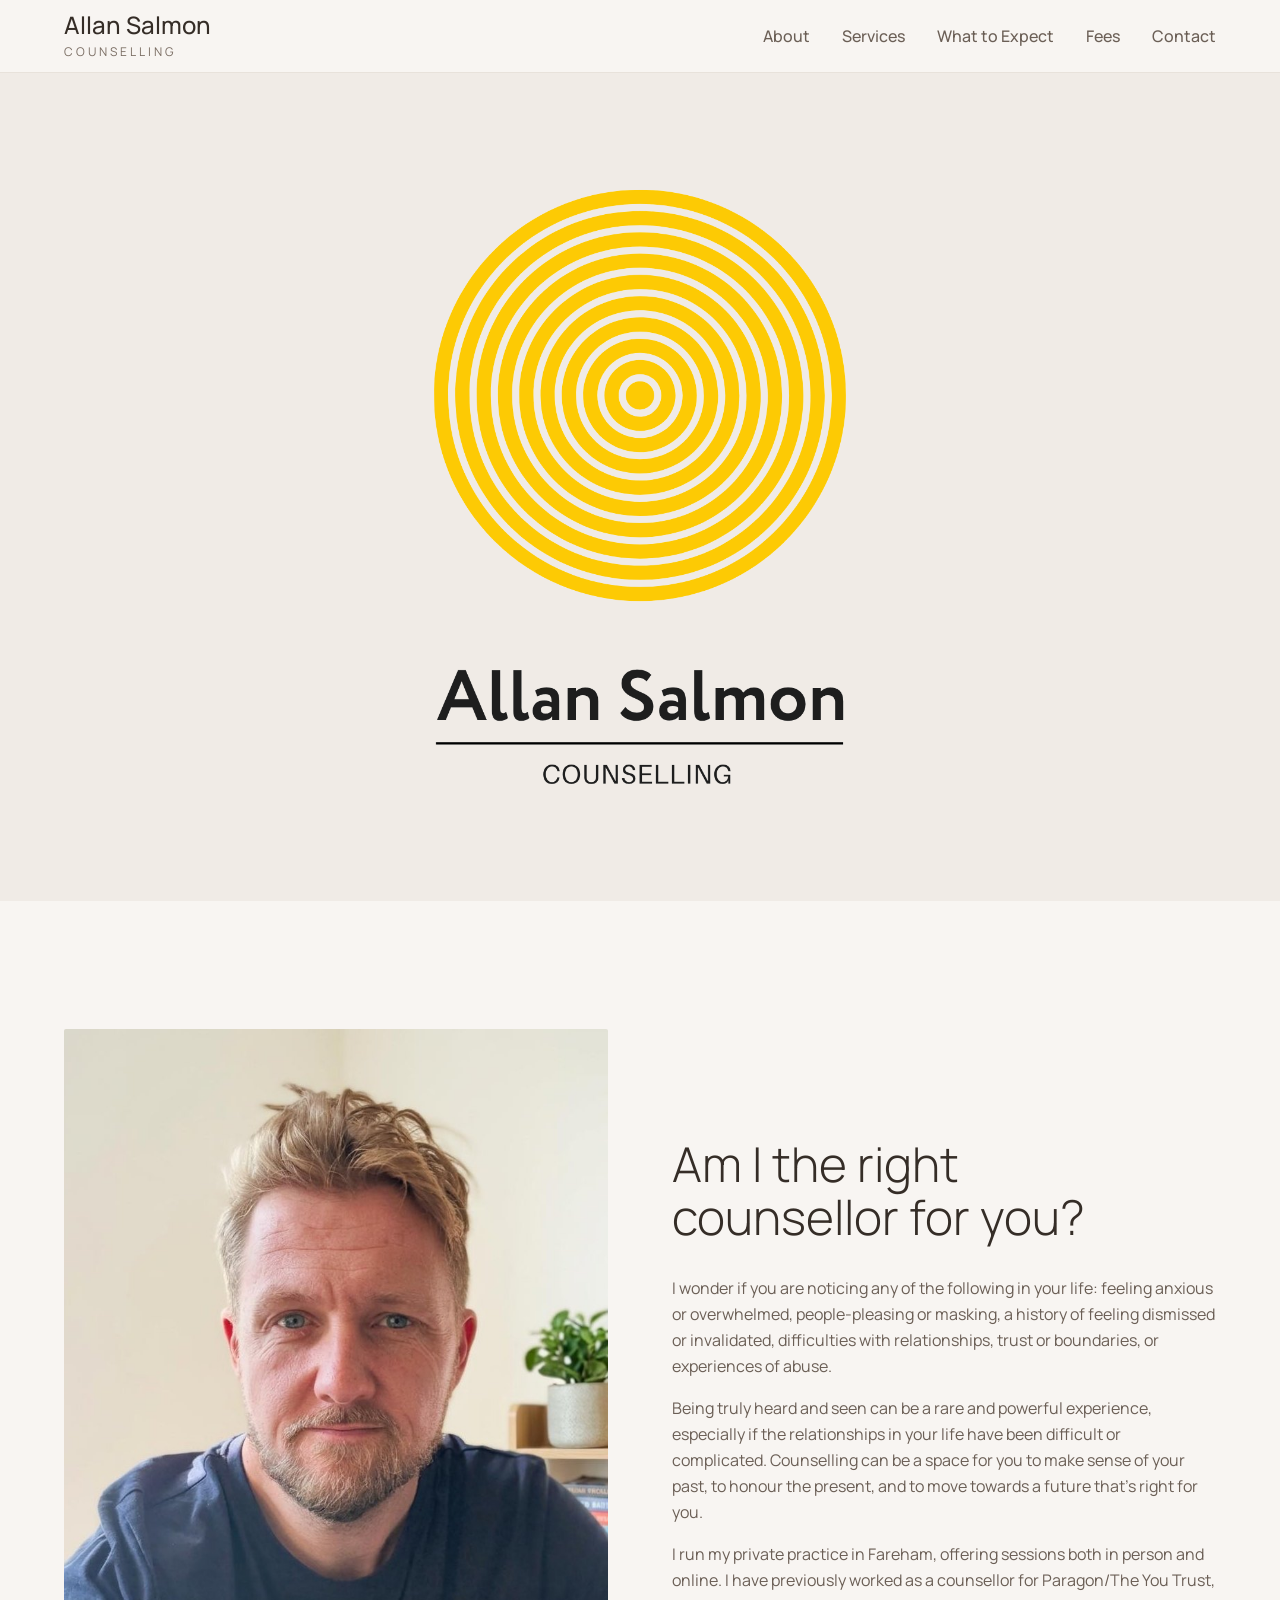
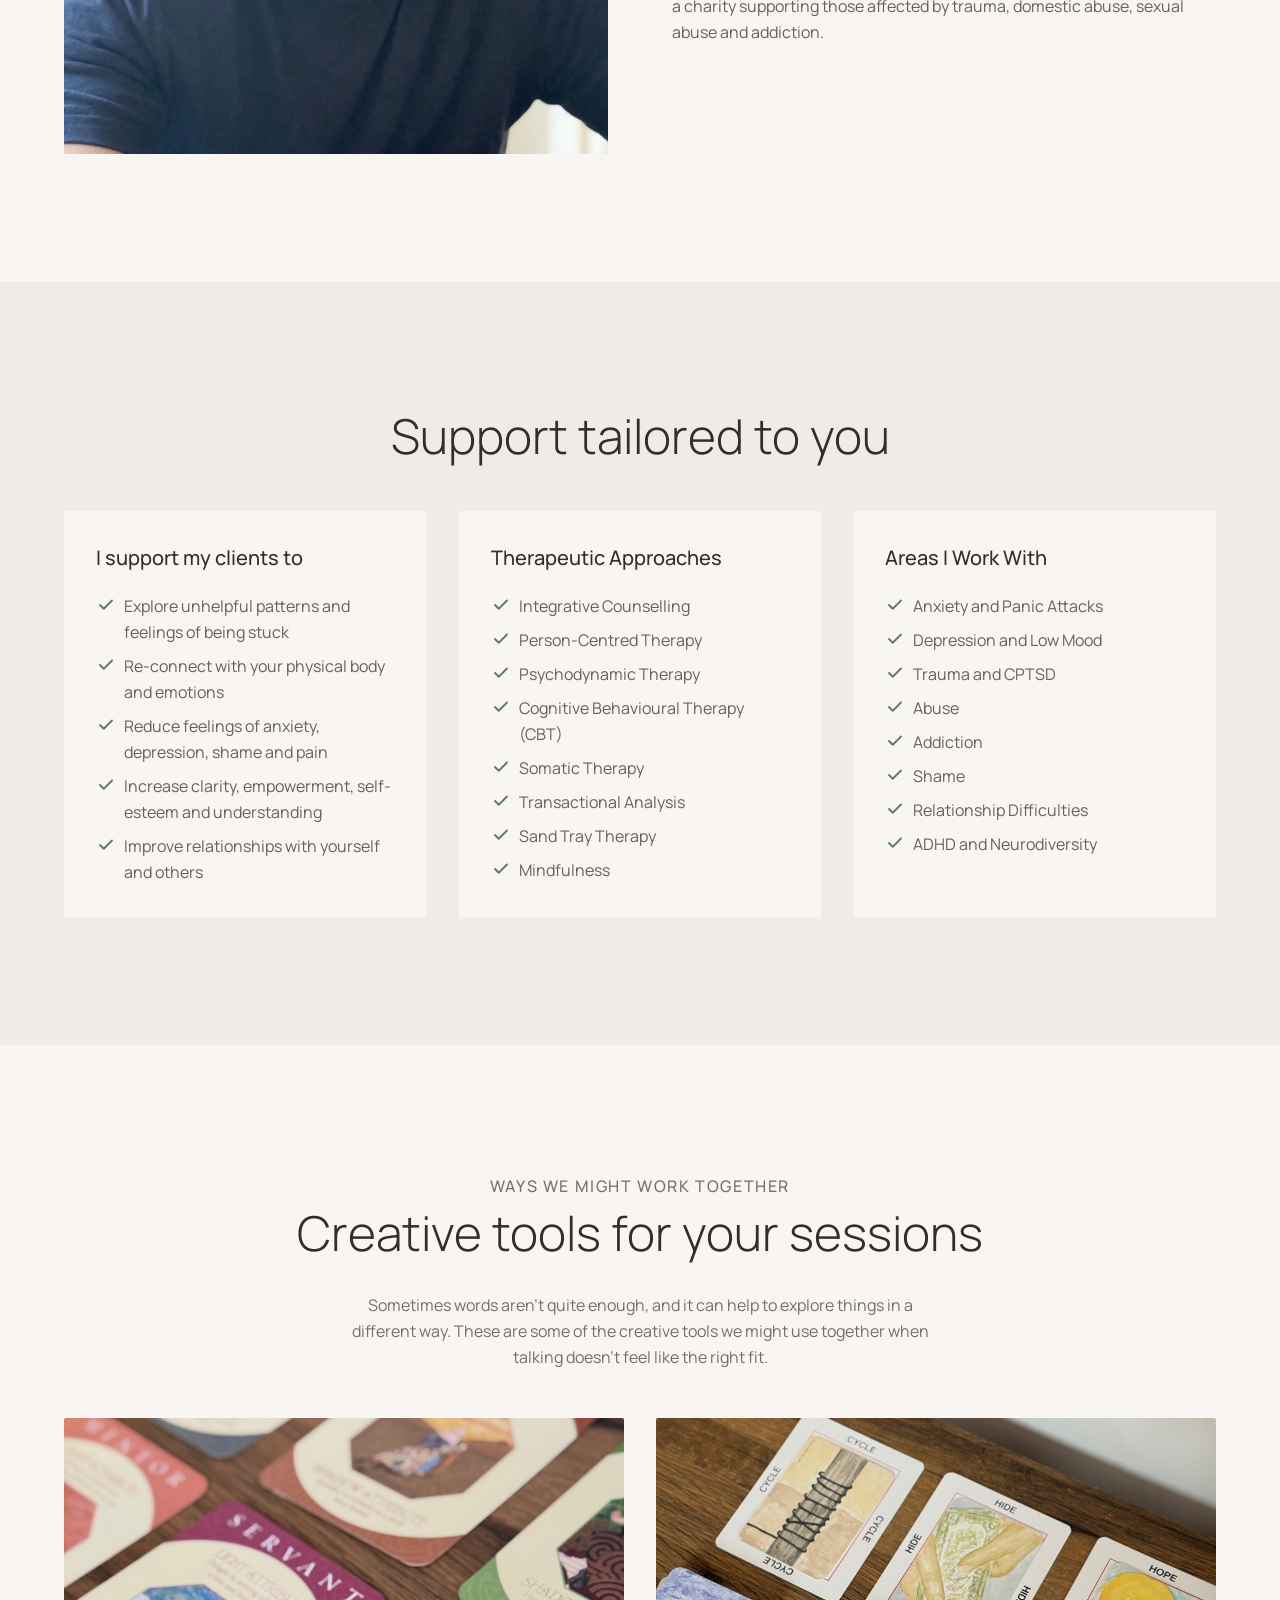
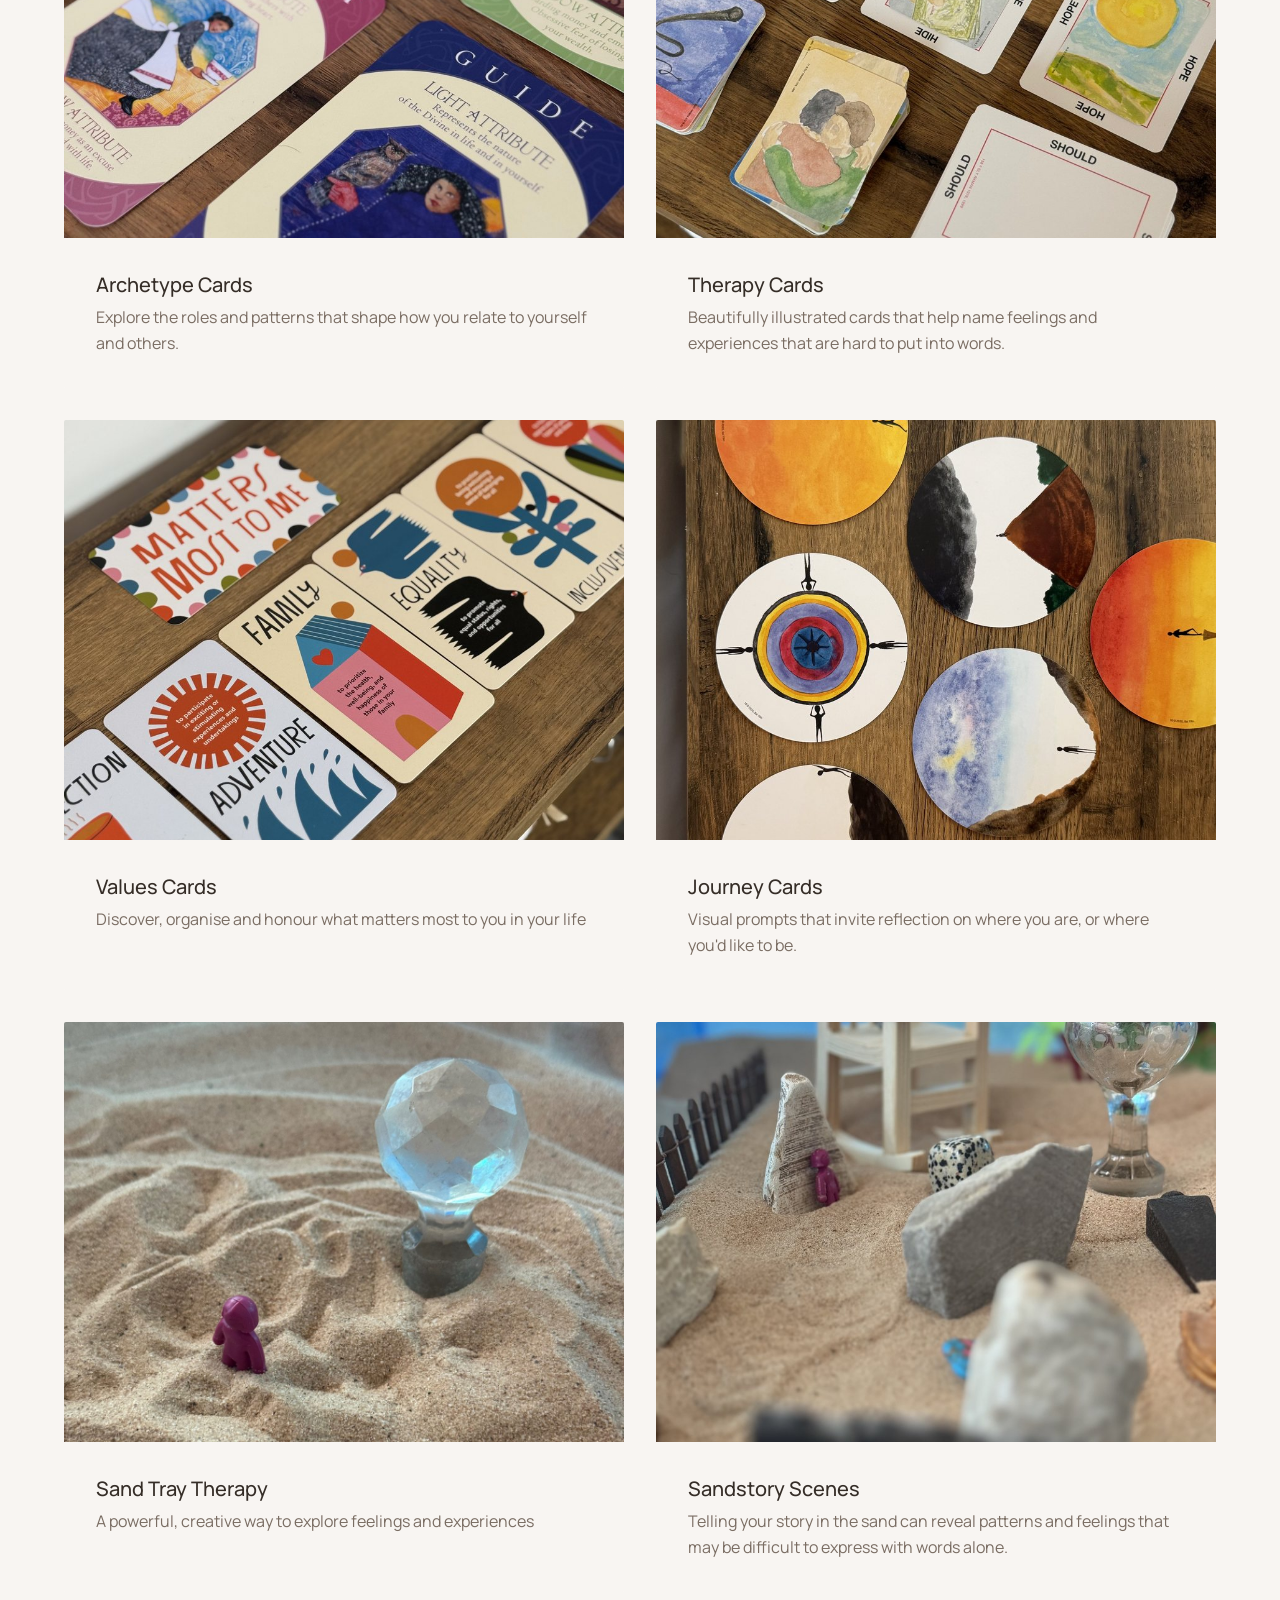
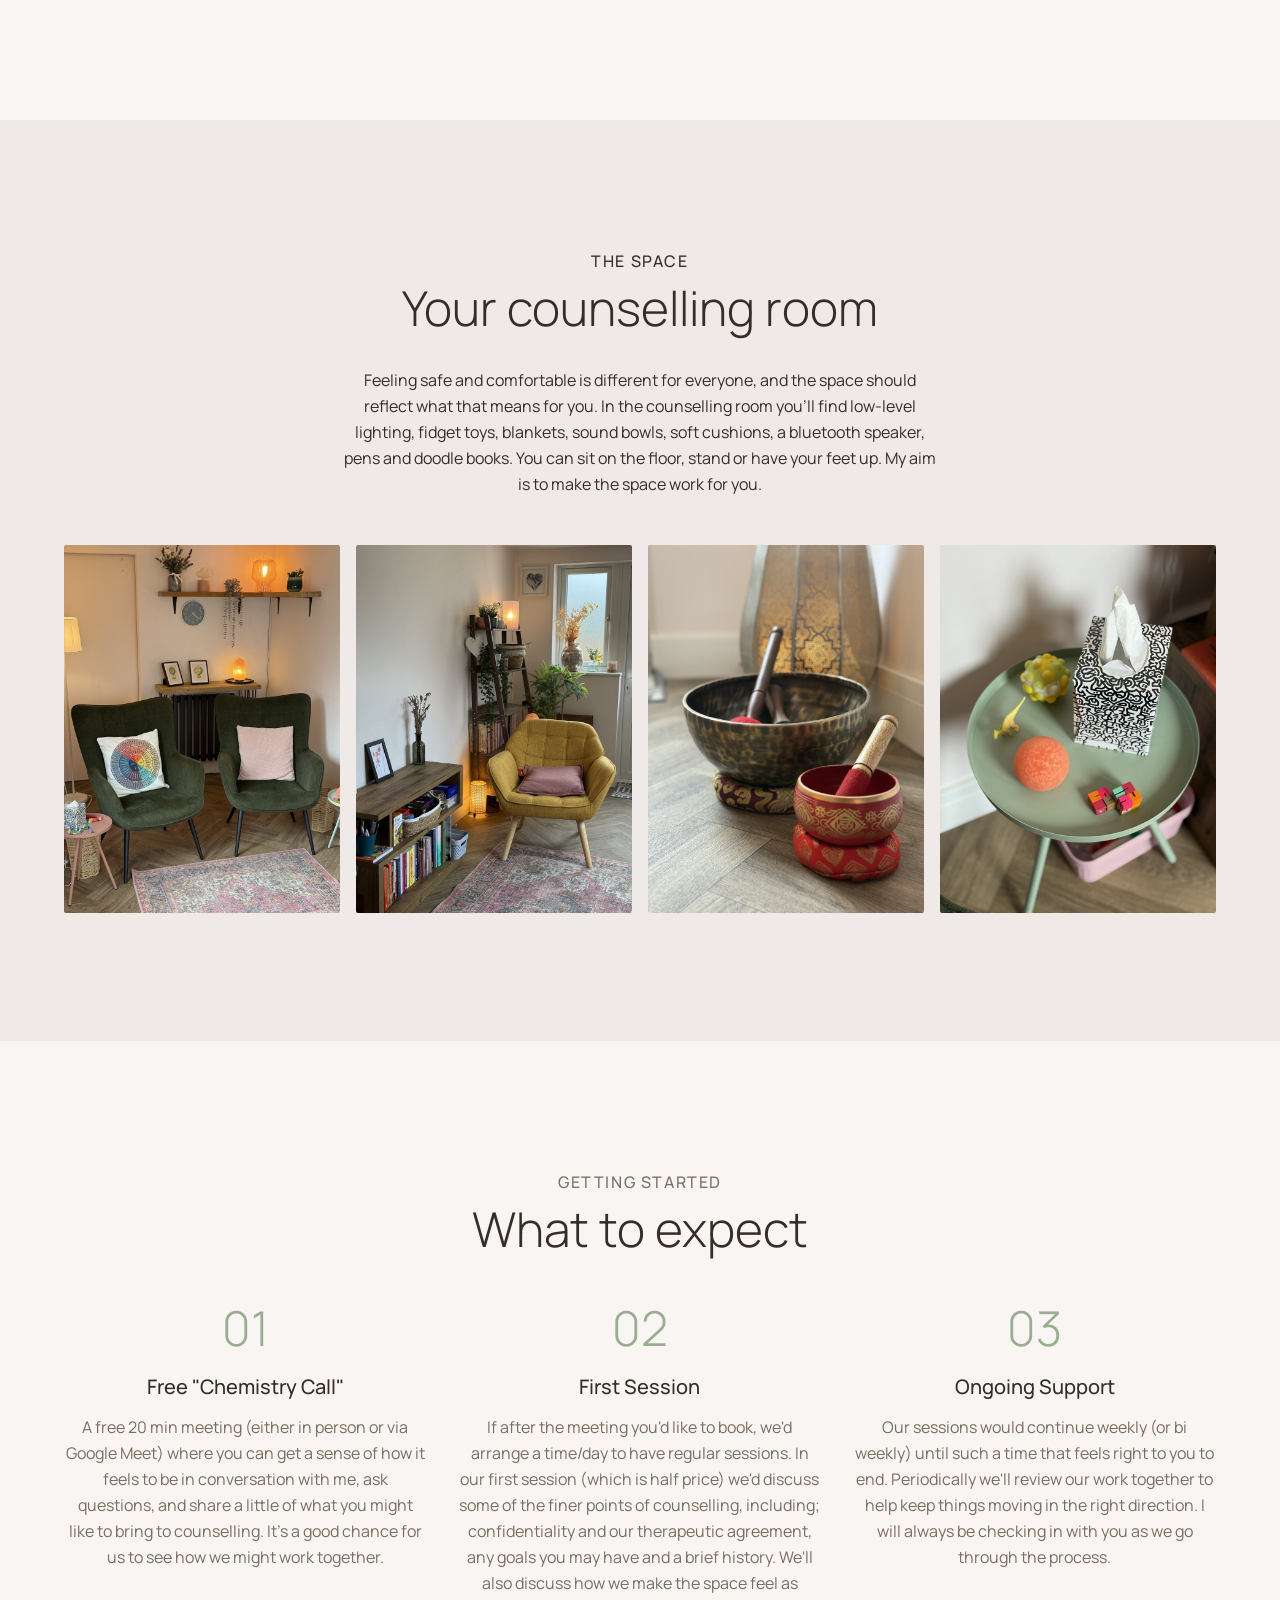
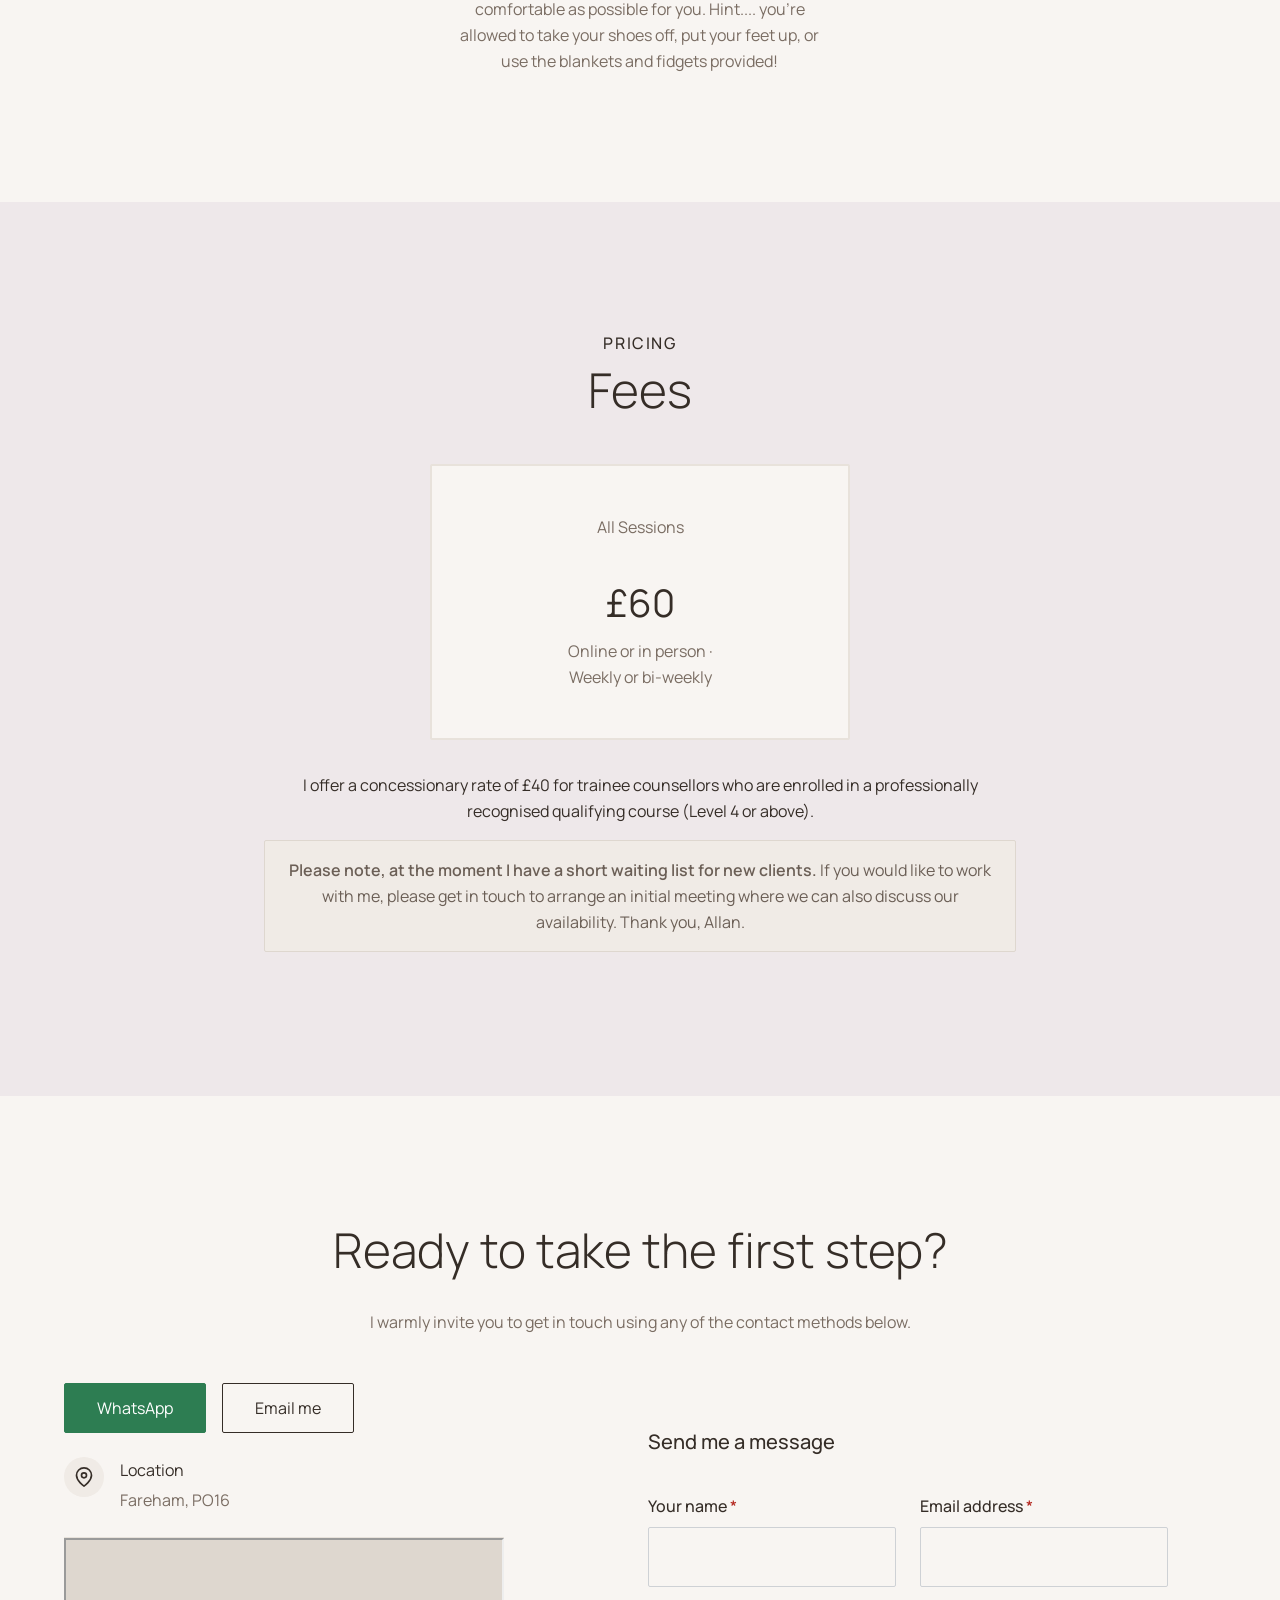
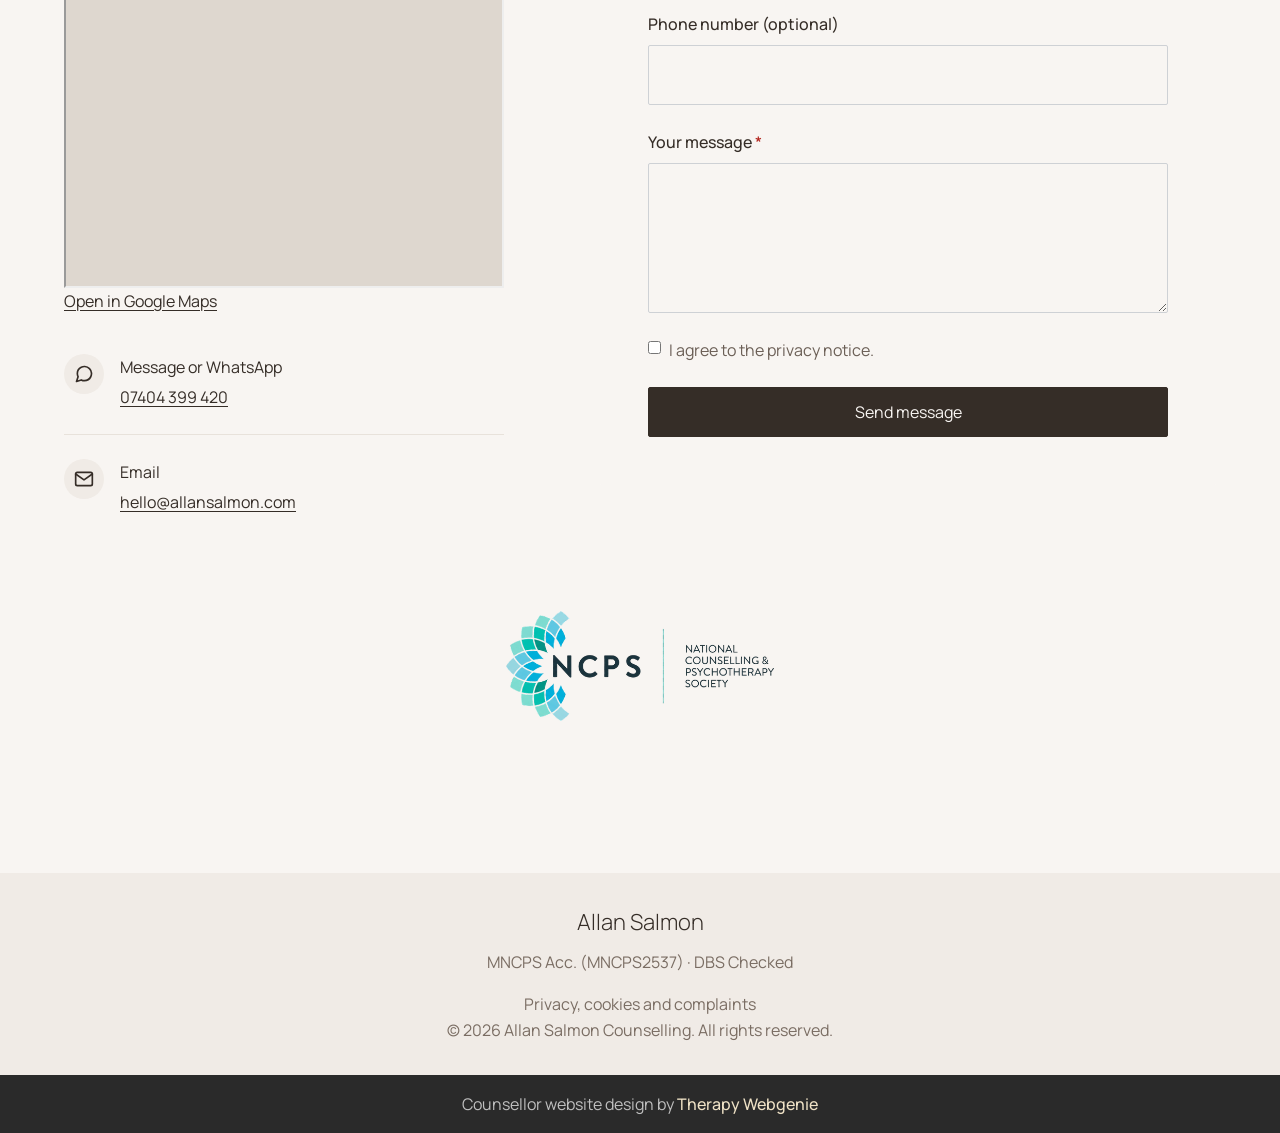
==== commit da67bb60: "Move the Open in Google Maps link below the map box Co-Authored-By: Claude Opus 5.5 <noreply@anthrop" ====
--- a/index.html
+++ b/index.html
@@ -296,8 +296,8 @@
           </div>
           <div class="map-placeholder">
             <iframe data-src="https://maps.google.com/maps?q=Wallington%2C%20Fareham&amp;z=15&amp;output=embed" data-consent-category="functional" width="100%" height="350" title="Map of Wallington, Fareham" loading="lazy" referrerpolicy="no-referrer-when-downgrade"></iframe>
-            <p><a href="https://www.google.com/maps?q=Wallington%2C%20Fareham" target="_blank" rel="noopener">Open in Google Maps</a></p>
-          </div>
+          </div>
+          <p><a href="https://www.google.com/maps?q=Wallington%2C%20Fareham" target="_blank" rel="noopener">Open in Google Maps</a></p>
           <div class="contact-info__item">
             <div class="contact-info__icon"><svg xmlns="http://www.w3.org/2000/svg" viewBox="0 0 24 24" fill="none" stroke="currentColor" stroke-width="2" stroke-linecap="round" stroke-linejoin="round" aria-hidden="true"><path d="M21 11.5a8.38 8.38 0 0 1-.9 3.8 8.5 8.5 0 0 1-7.6 4.7 8.38 8.38 0 0 1-3.8-.9L3 21l1.9-5.7a8.38 8.38 0 0 1-.9-3.8 8.5 8.5 0 0 1 4.7-7.6 8.38 8.38 0 0 1 3.8-.9h.5a8.48 8.48 0 0 1 8 8v.5z"></path></svg></div>
             <div>
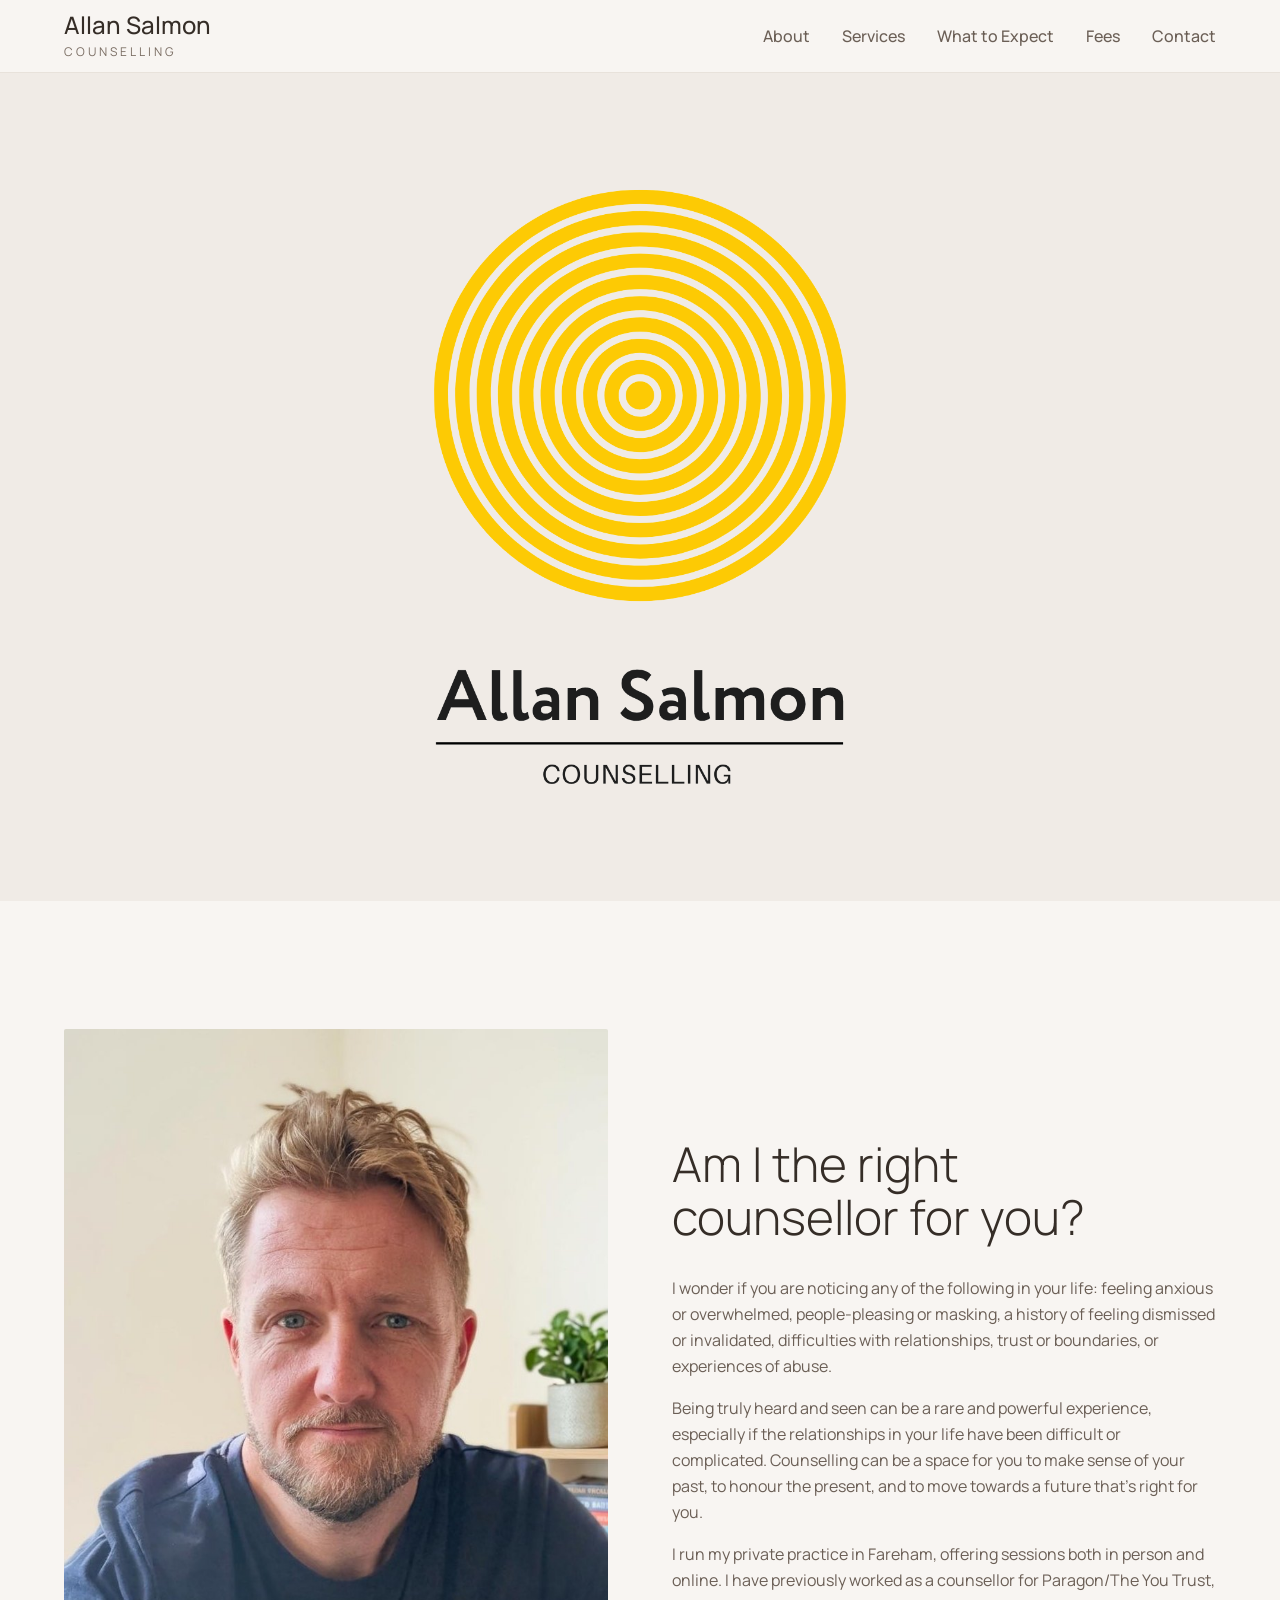
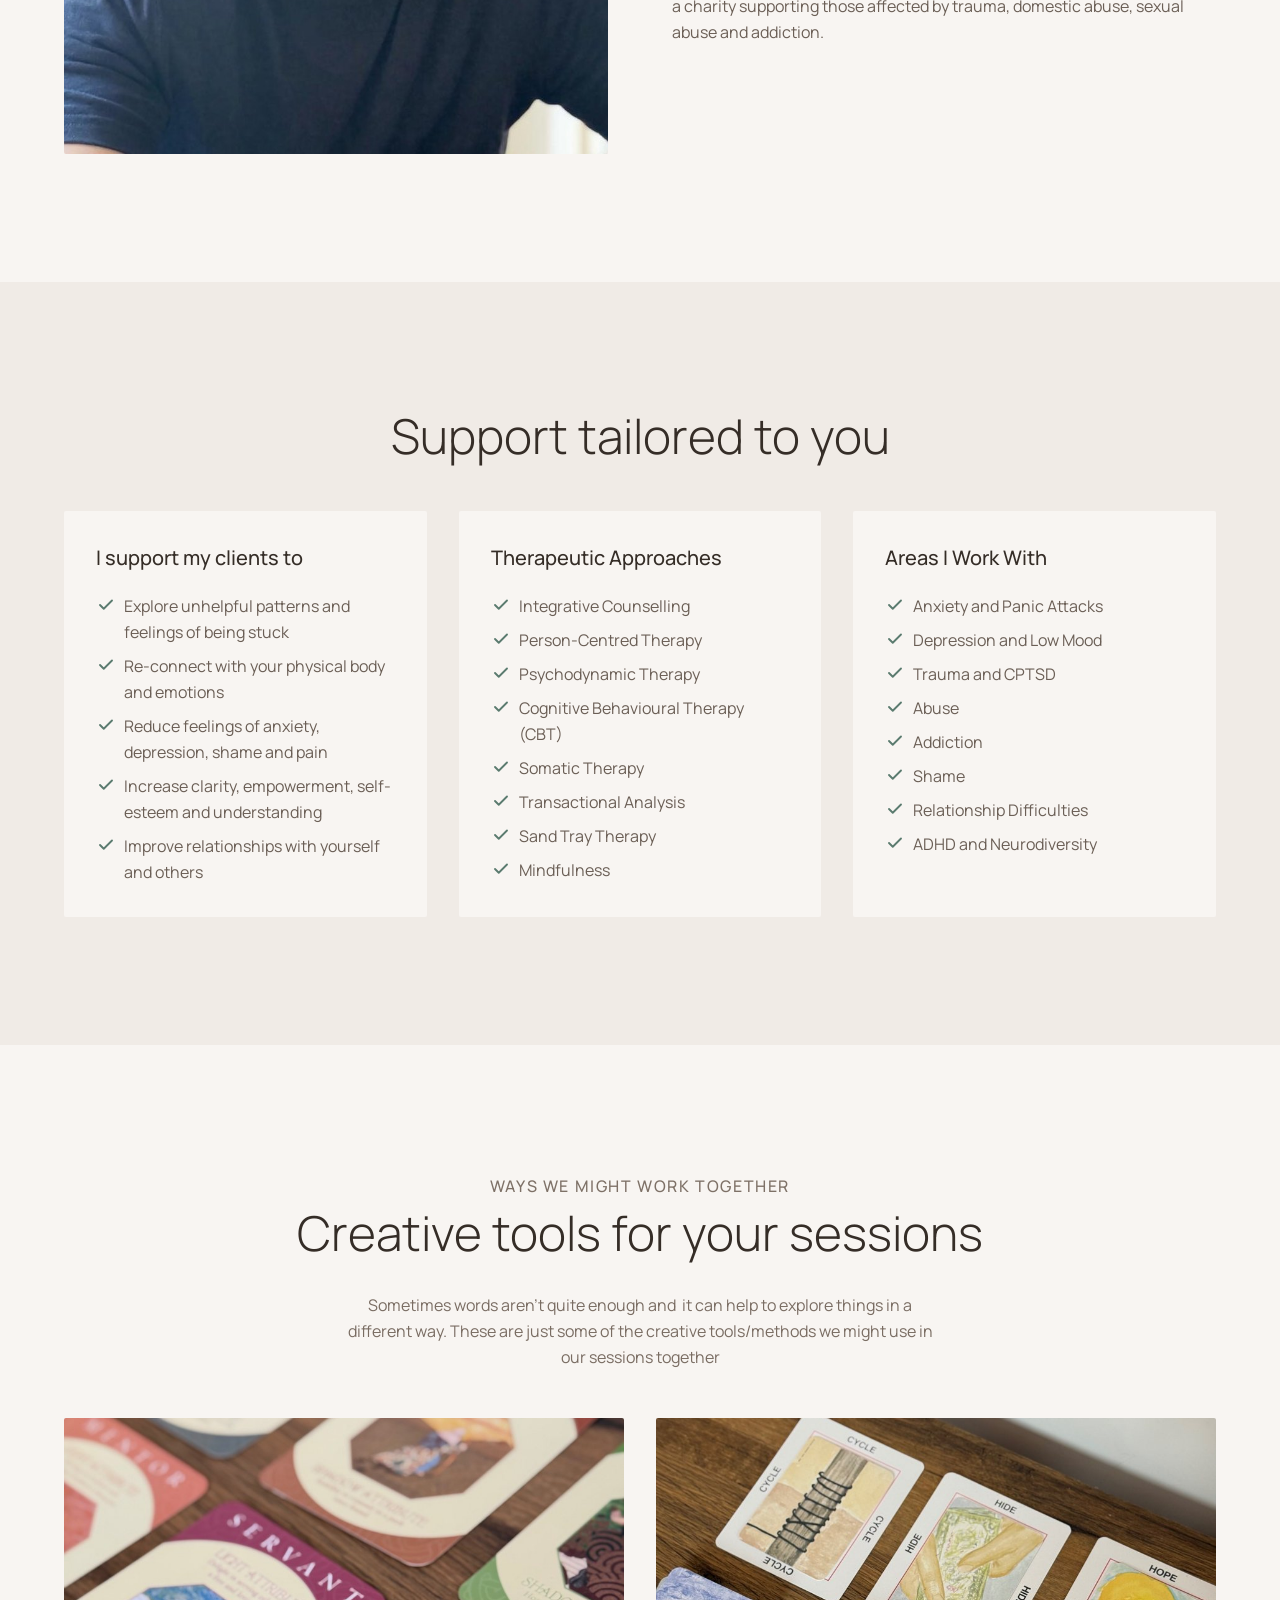
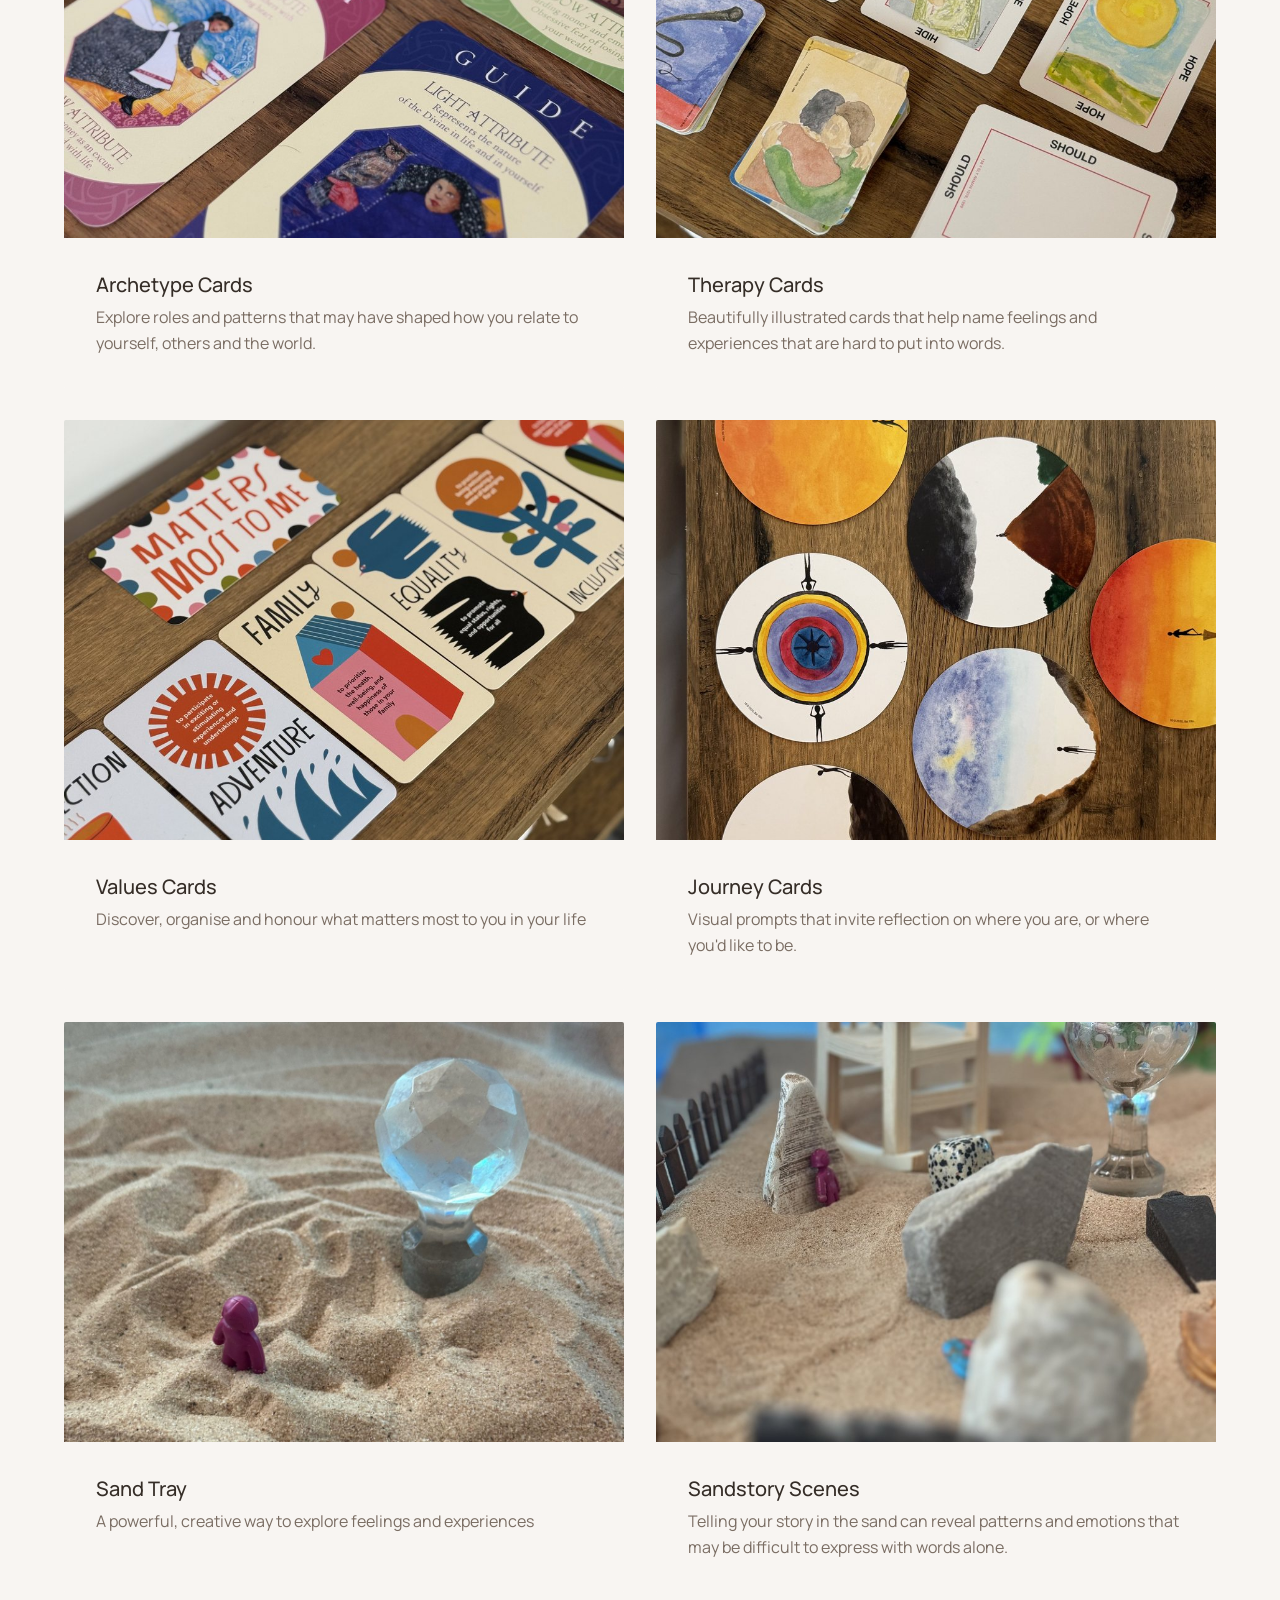
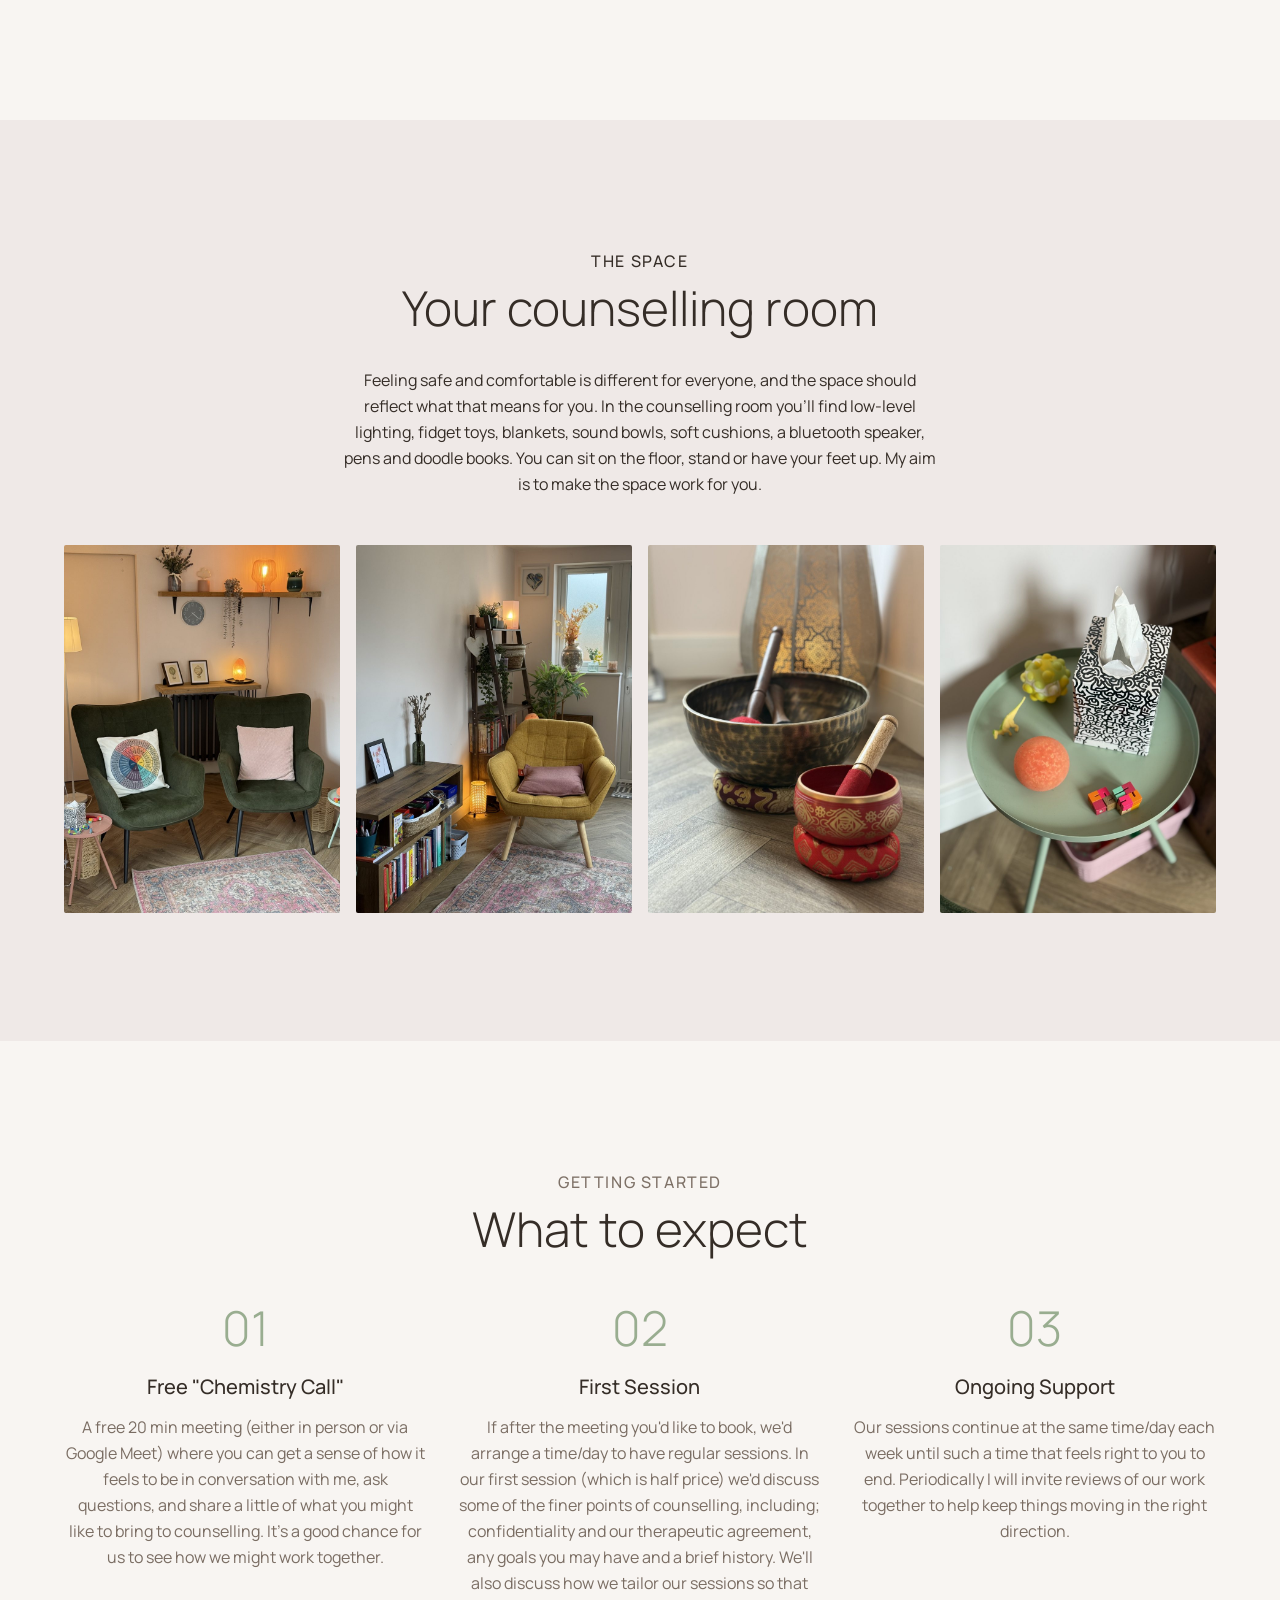
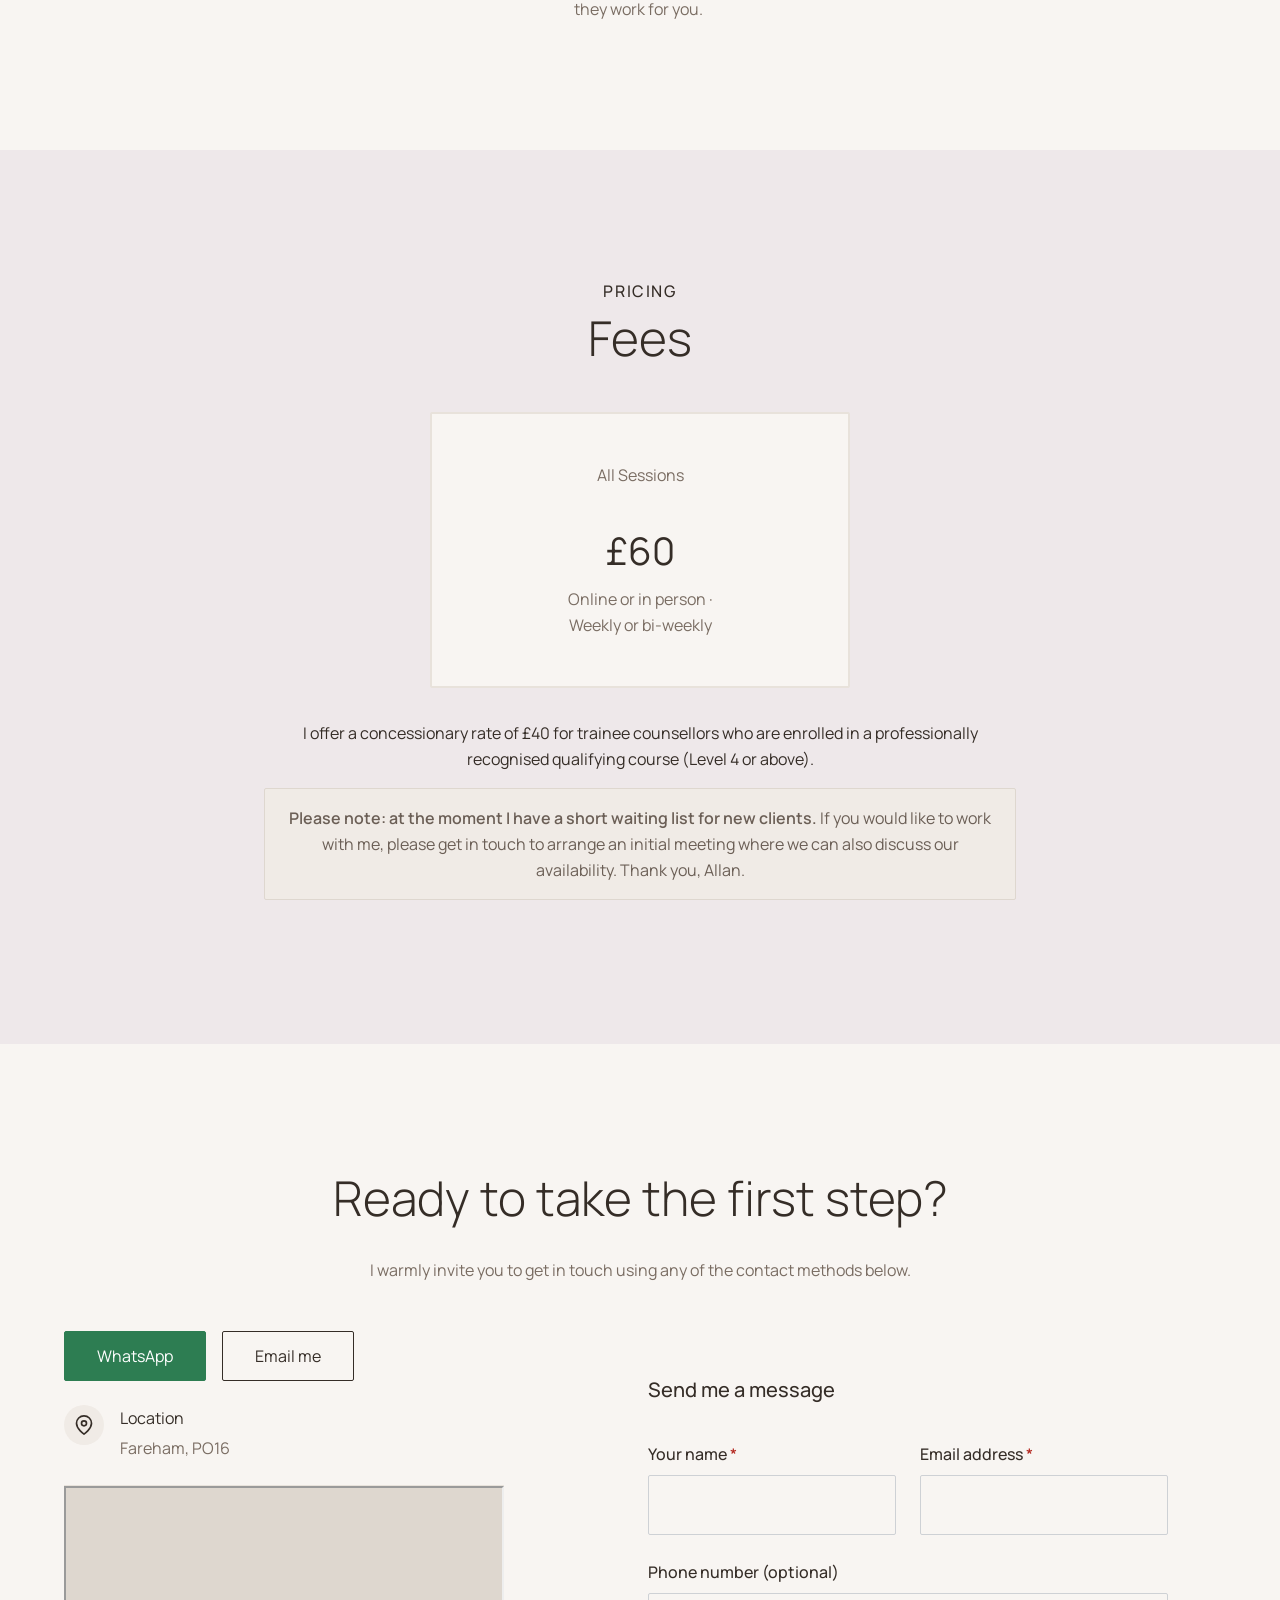
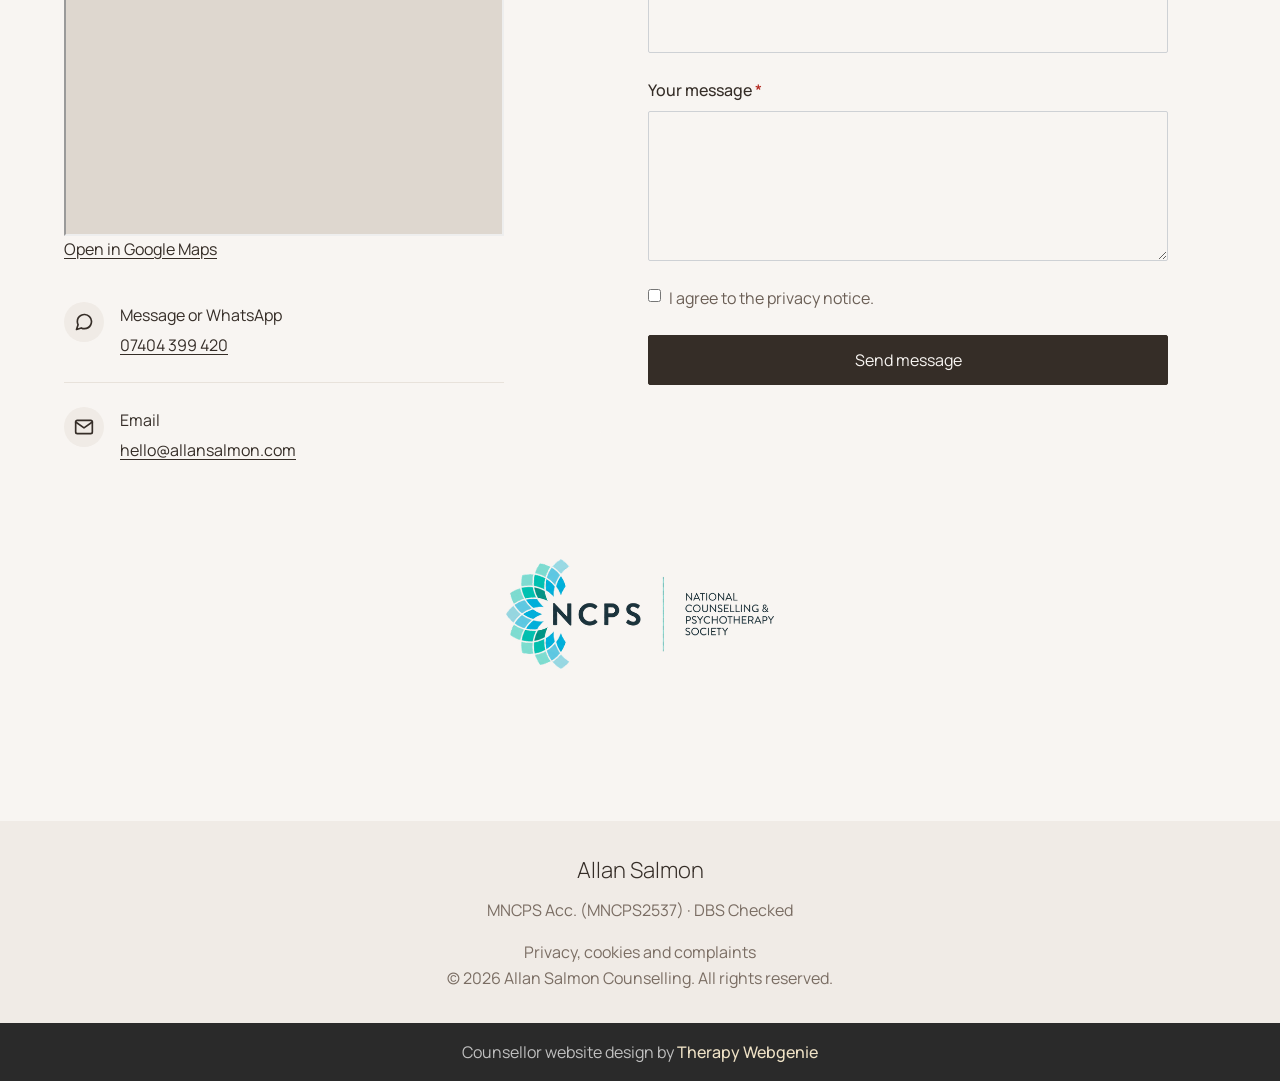
==== commit c55d9a89: "Click edit: Home: changed words in 7 places" ====
--- a/index.html
+++ b/index.html
@@ -168,7 +168,7 @@
       <div class="container text-center">
         <span class="section-label">Ways we might work together</span>
         <h2>Creative tools for your sessions</h2>
-        <p class="section-subtitle">Sometimes words aren't quite enough, and it can help to explore things in a different way. These are some of the creative tools we might use together when talking doesn't feel like the right fit.</p>
+        <p class="section-subtitle">Sometimes words aren't quite enough and &nbsp;it can help to explore things in a different way. These are just some of the creative tools/methods we might use in our sessions together</p>
       </div>
       <div class="container">
         <div class="grid grid--2 reveal reveal-trigger">
@@ -176,7 +176,7 @@
             <div class="card__image-wrap"><img src="images/tools-archetype-cards.jpg" alt="Illustrated archetype cards laid out on a wooden table" class="card__image" width="900" height="1200" loading="lazy"></div>
             <div class="card__body">
               <h3 class="card__title">Archetype Cards</h3>
-              <p class="card__text">Explore the roles and patterns that shape how you relate to yourself and others.</p>
+              <p class="card__text">Explore roles and patterns that may have shaped how you relate to yourself, others and the world.</p>
             </div>
           </article>
           <article class="card card--image-top">
@@ -203,7 +203,7 @@
           <article class="card card--image-top">
             <div class="card__image-wrap"><img src="images/tools-sand-tray-upright.jpg" alt="A glass gem and a small purple figure in patterned sand" class="card__image" width="1200" height="900" loading="lazy"></div>
             <div class="card__body">
-              <h3 class="card__title">Sand Tray Therapy</h3>
+              <h3 class="card__title">Sand Tray</h3>
               <p class="card__text">A powerful, creative way to explore feelings and experiences</p>
             </div>
           </article>
@@ -211,7 +211,7 @@
             <div class="card__image-wrap"><img src="images/tools-sandstory-scene.jpg" alt="A sand tray scene with a little chair, stones and figures" class="card__image" width="900" height="1200" loading="lazy"></div>
             <div class="card__body">
               <h3 class="card__title">Sandstory Scenes</h3>
-              <p class="card__text">Telling your story in the sand can reveal patterns and feelings that may be difficult to express with words alone.</p>
+              <p class="card__text">Telling your story in the sand can reveal patterns and emotions that may be difficult to express with words alone.</p>
             </div>
           </article>
         </div>
@@ -246,8 +246,8 @@
       <div class="container">
         <div class="steps steps--numerals reveal reveal-trigger">
           <div class="step"><div class="step__number">01</div><h3 class="step__title">Free "Chemistry Call"</h3><p class="step__text">A free 20 min meeting (either in person or via Google Meet) where you can get a sense of how it feels to be in conversation with me, ask questions, and share a little of what you might like to bring to counselling. It's a good chance for us to see how we might work together.</p></div>
-          <div class="step"><div class="step__number">02</div><h3 class="step__title">First Session</h3><p class="step__text">If after the meeting you'd like to book, we'd arrange a time/day to have regular sessions. In our first session (which is half price) we'd discuss some of the finer points of counselling, including; confidentiality and our therapeutic agreement, any goals you may have and a brief history. We'll also discuss how we make the space feel as comfortable as possible for you. Hint.... you're allowed to take your shoes off, put your feet up, or use the blankets and fidgets provided!</p></div>
-          <div class="step"><div class="step__number">03</div><h3 class="step__title">Ongoing Support</h3><p class="step__text">Our sessions would continue weekly (or bi weekly) until such a time that feels right to you to end. Periodically we'll review our work together to help keep things moving in the right direction. I will always be checking in with you as we go through the process.</p></div>
+          <div class="step"><div class="step__number">02</div><h3 class="step__title">First Session</h3><p class="step__text">If after the meeting you'd like to book, we'd arrange a time/day to have regular sessions. In our first session (which is half price) we'd discuss some of the finer points of counselling, including; confidentiality and our therapeutic agreement, any goals you may have and a brief history. We'll also discuss how we tailor our sessions so that they work for you.&nbsp;</p></div>
+          <div class="step"><div class="step__number">03</div><h3 class="step__title">Ongoing Support</h3><p class="step__text">Our sessions continue at the same time/day each week until such a time that feels right to you to end. Periodically I will invite reviews of our work together to help keep things moving in the right direction.</p></div>
         </div>
       </div>
     </section>
@@ -269,7 +269,7 @@
         </div>
         <p>I offer a concessionary rate of £40 for trainee counsellors who are enrolled in a professionally recognised qualifying course (Level 4 or above).</p>
         <div class="alert alert--themed">
-          <p><strong>Please note, at the moment I have a short waiting list for new clients.</strong> If you would like to work with me, please get in touch to arrange an initial meeting where we can also discuss our availability. Thank you, Allan.</p>
+          <p><strong>Please note: at the moment I have a short waiting list for new clients.</strong> If you would like to work with me, please get in touch to arrange an initial meeting where we can also discuss our availability. Thank you, Allan.</p>
         </div>
       </div>
     </section>
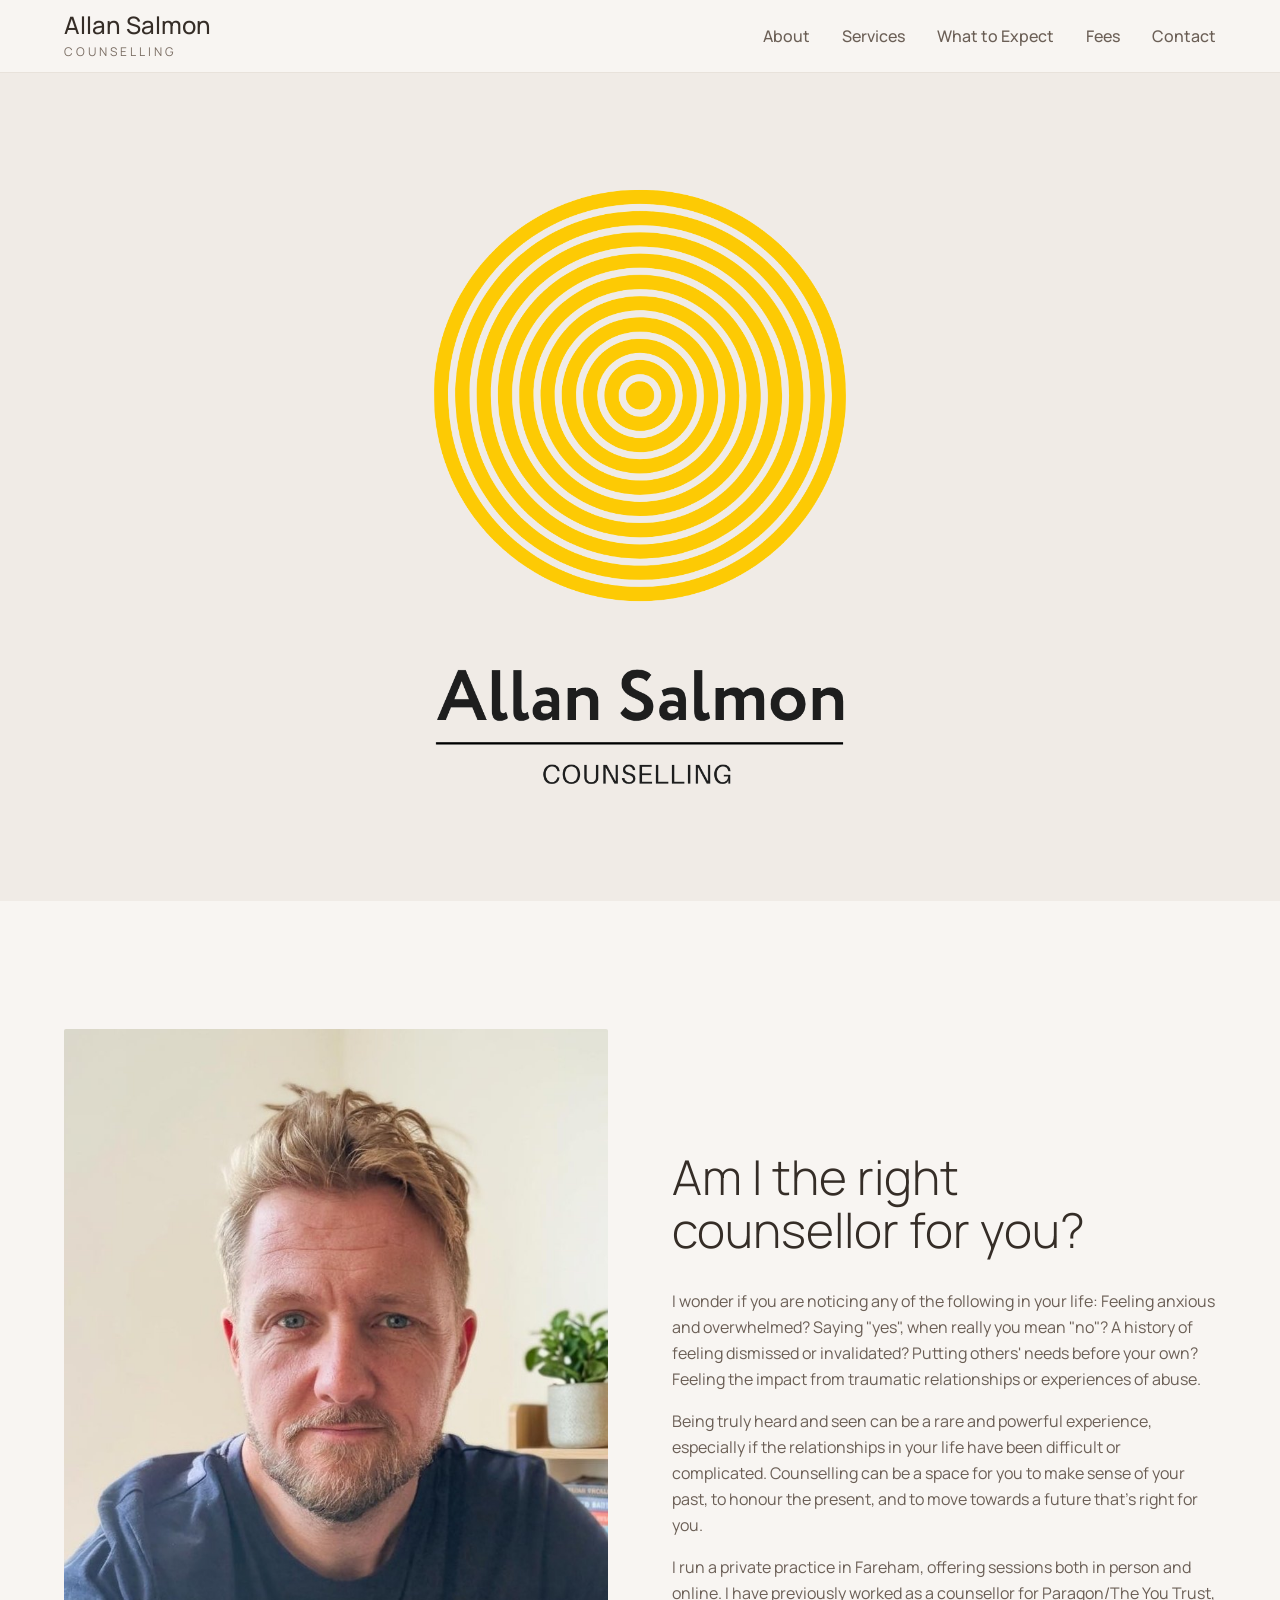
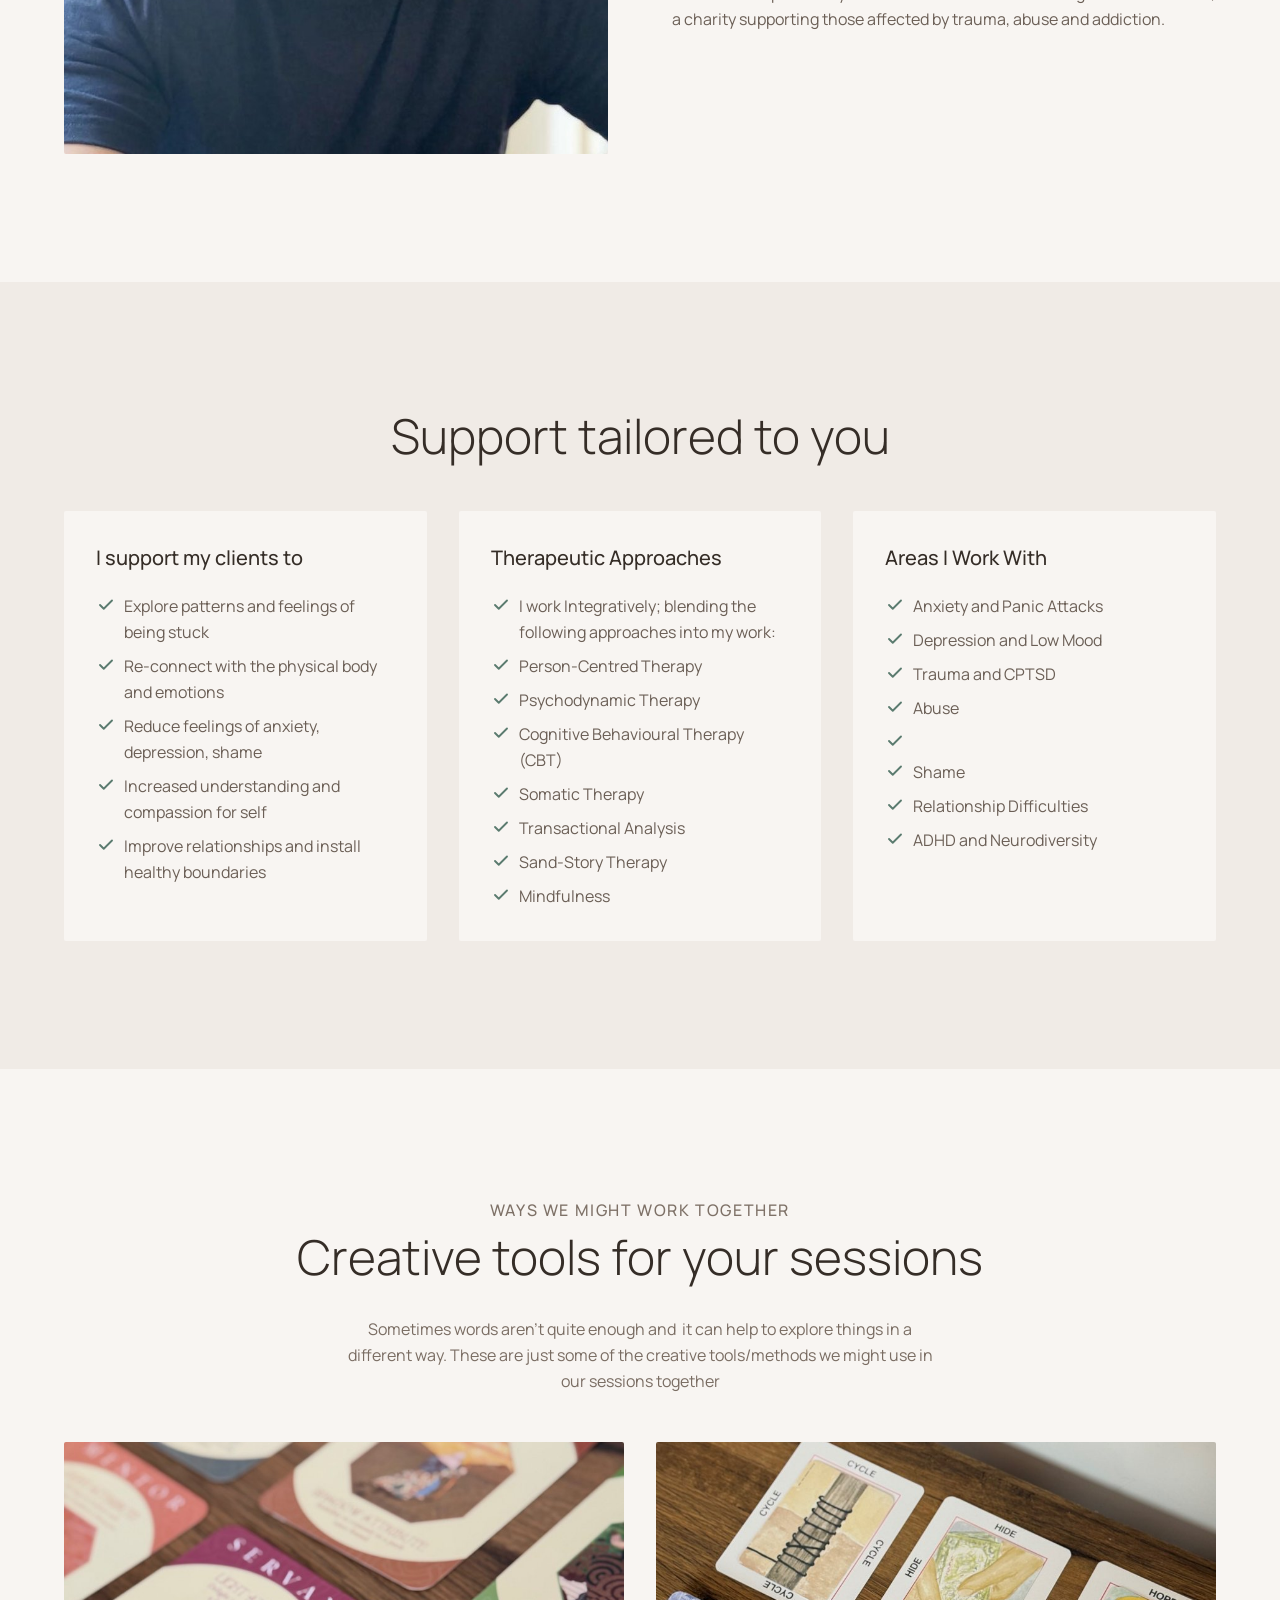
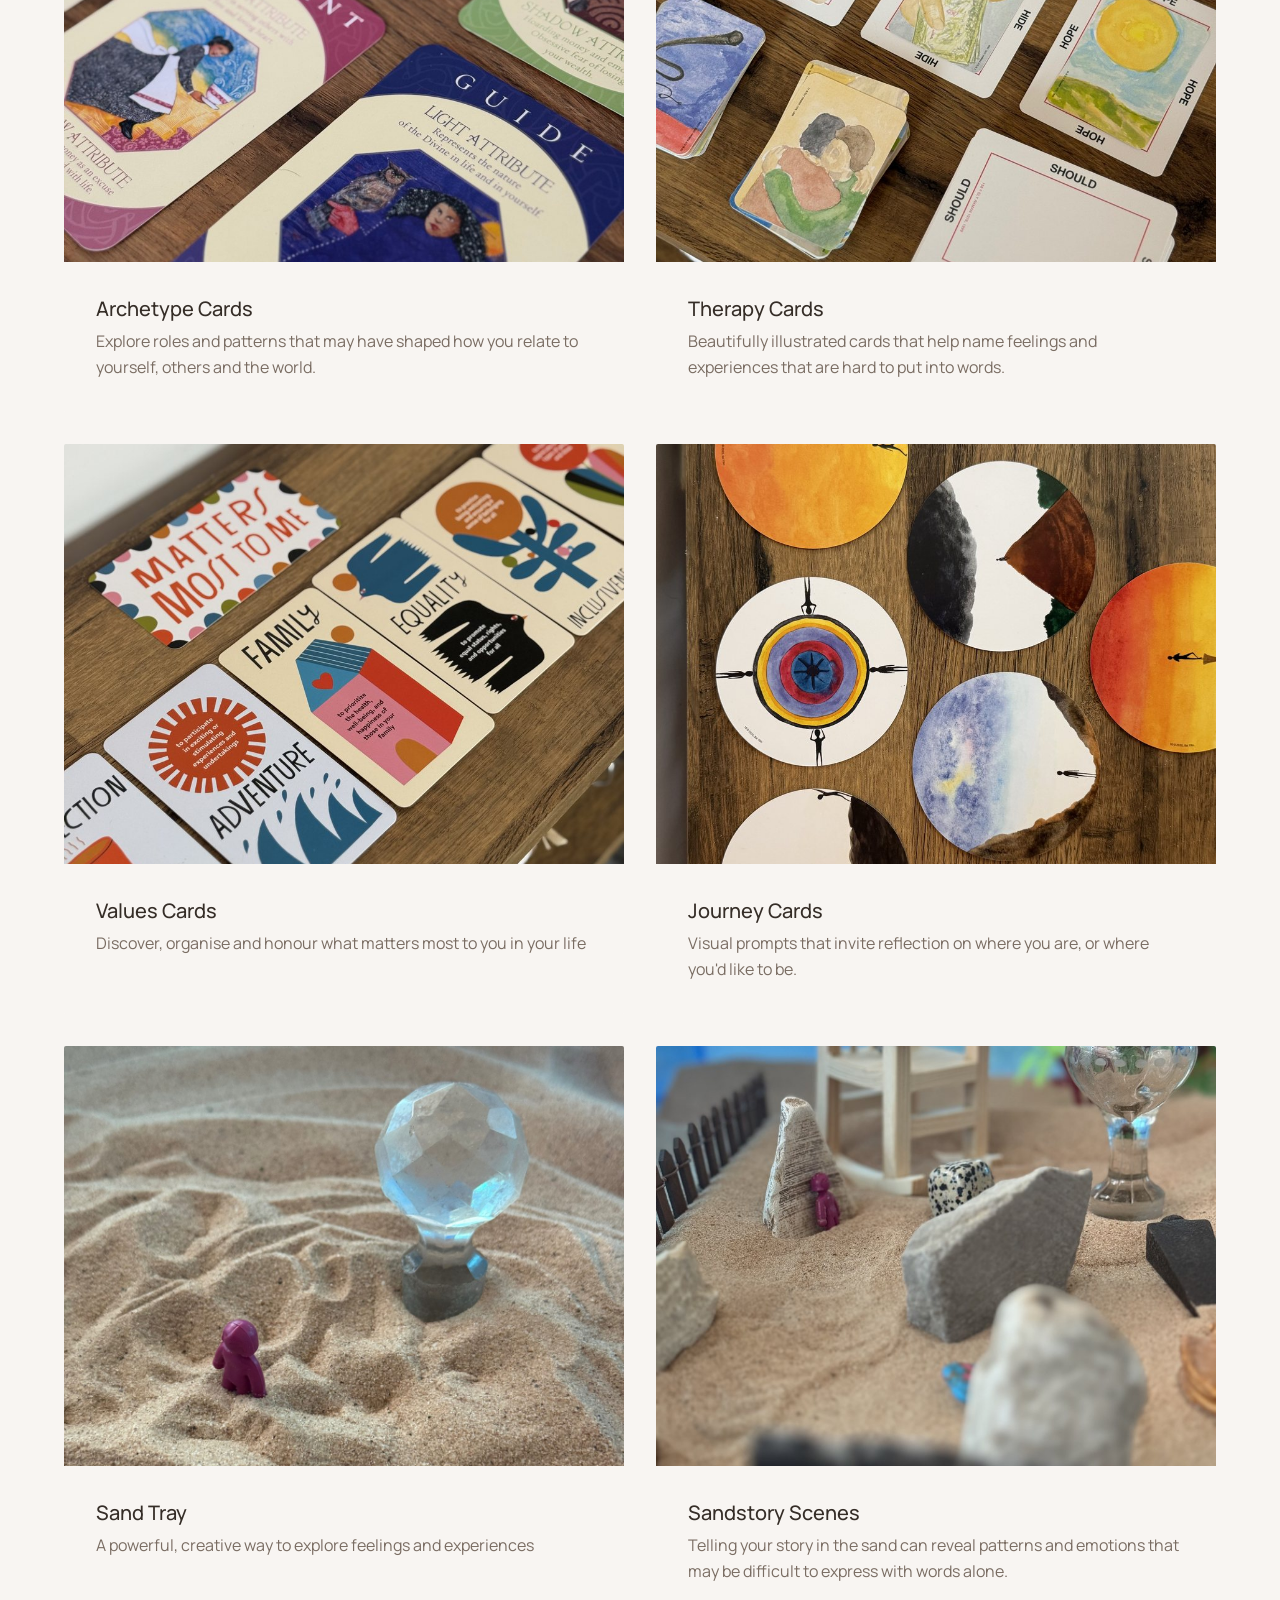
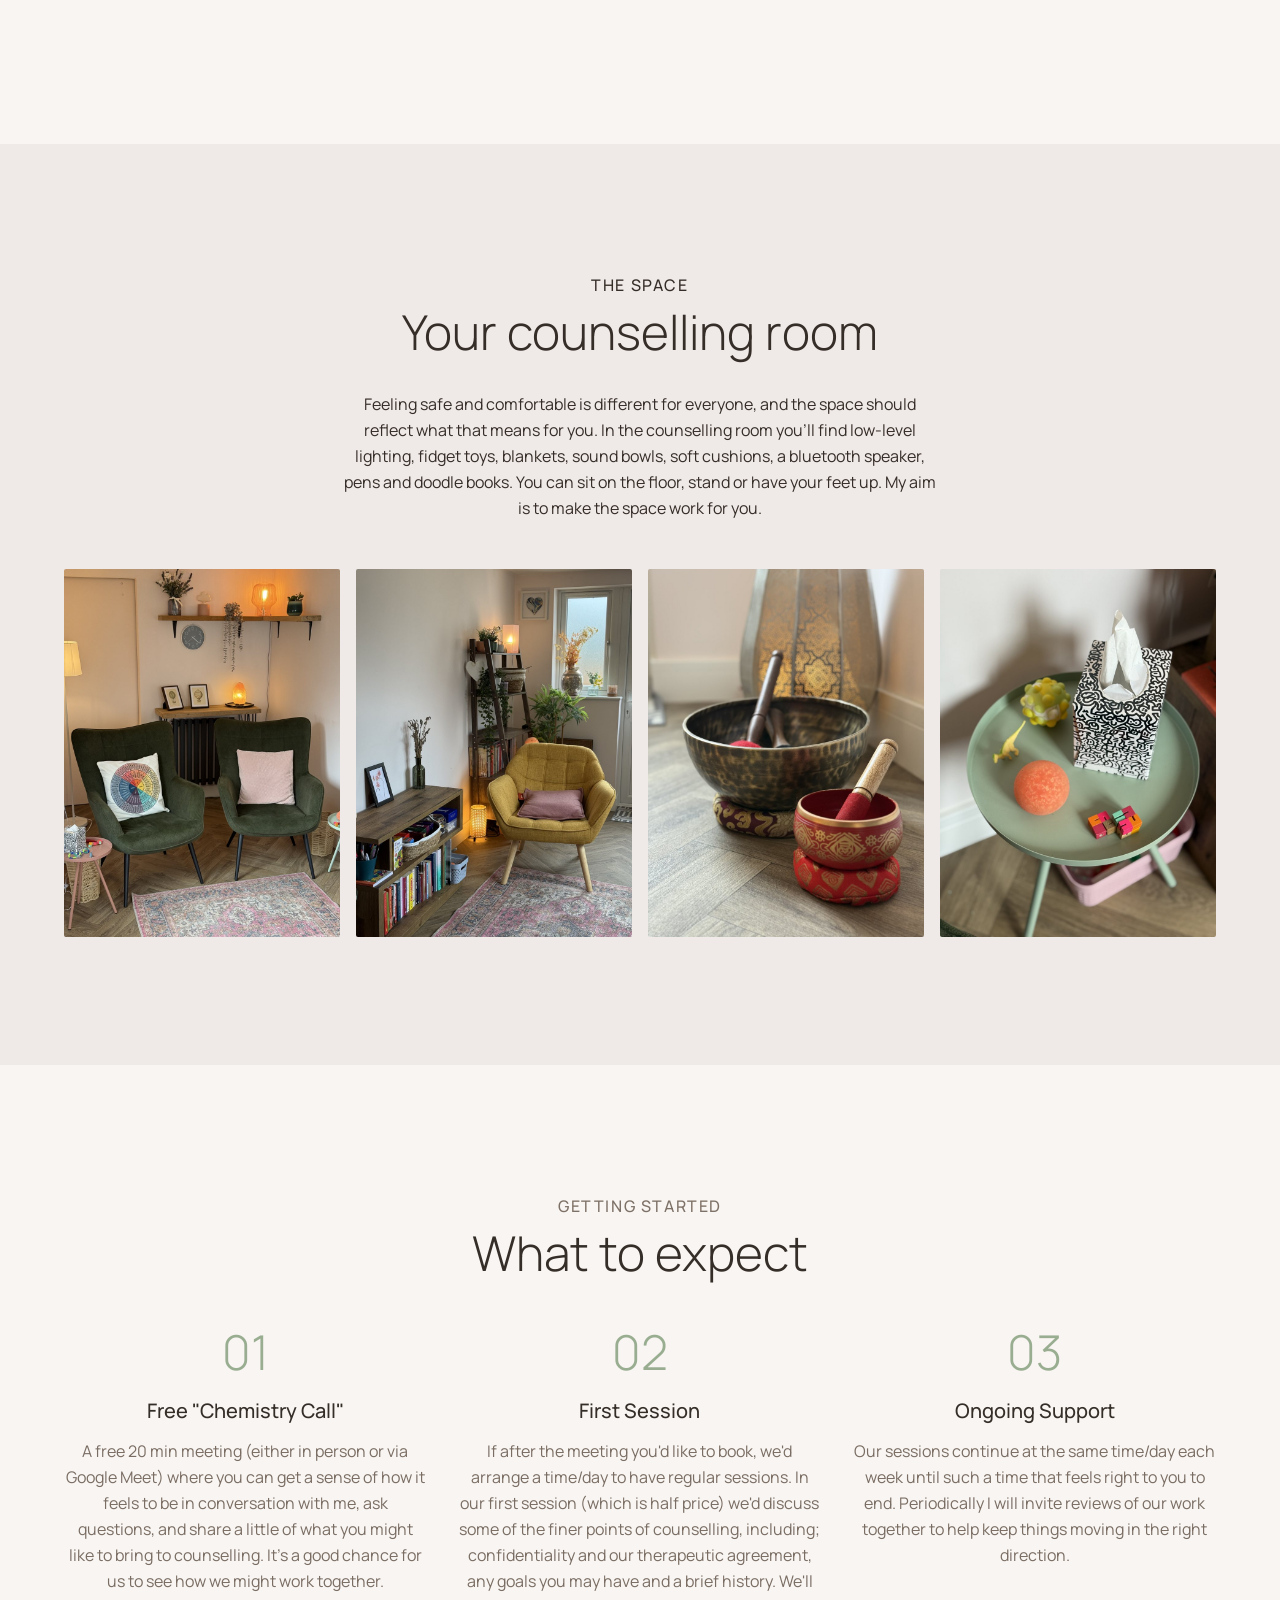
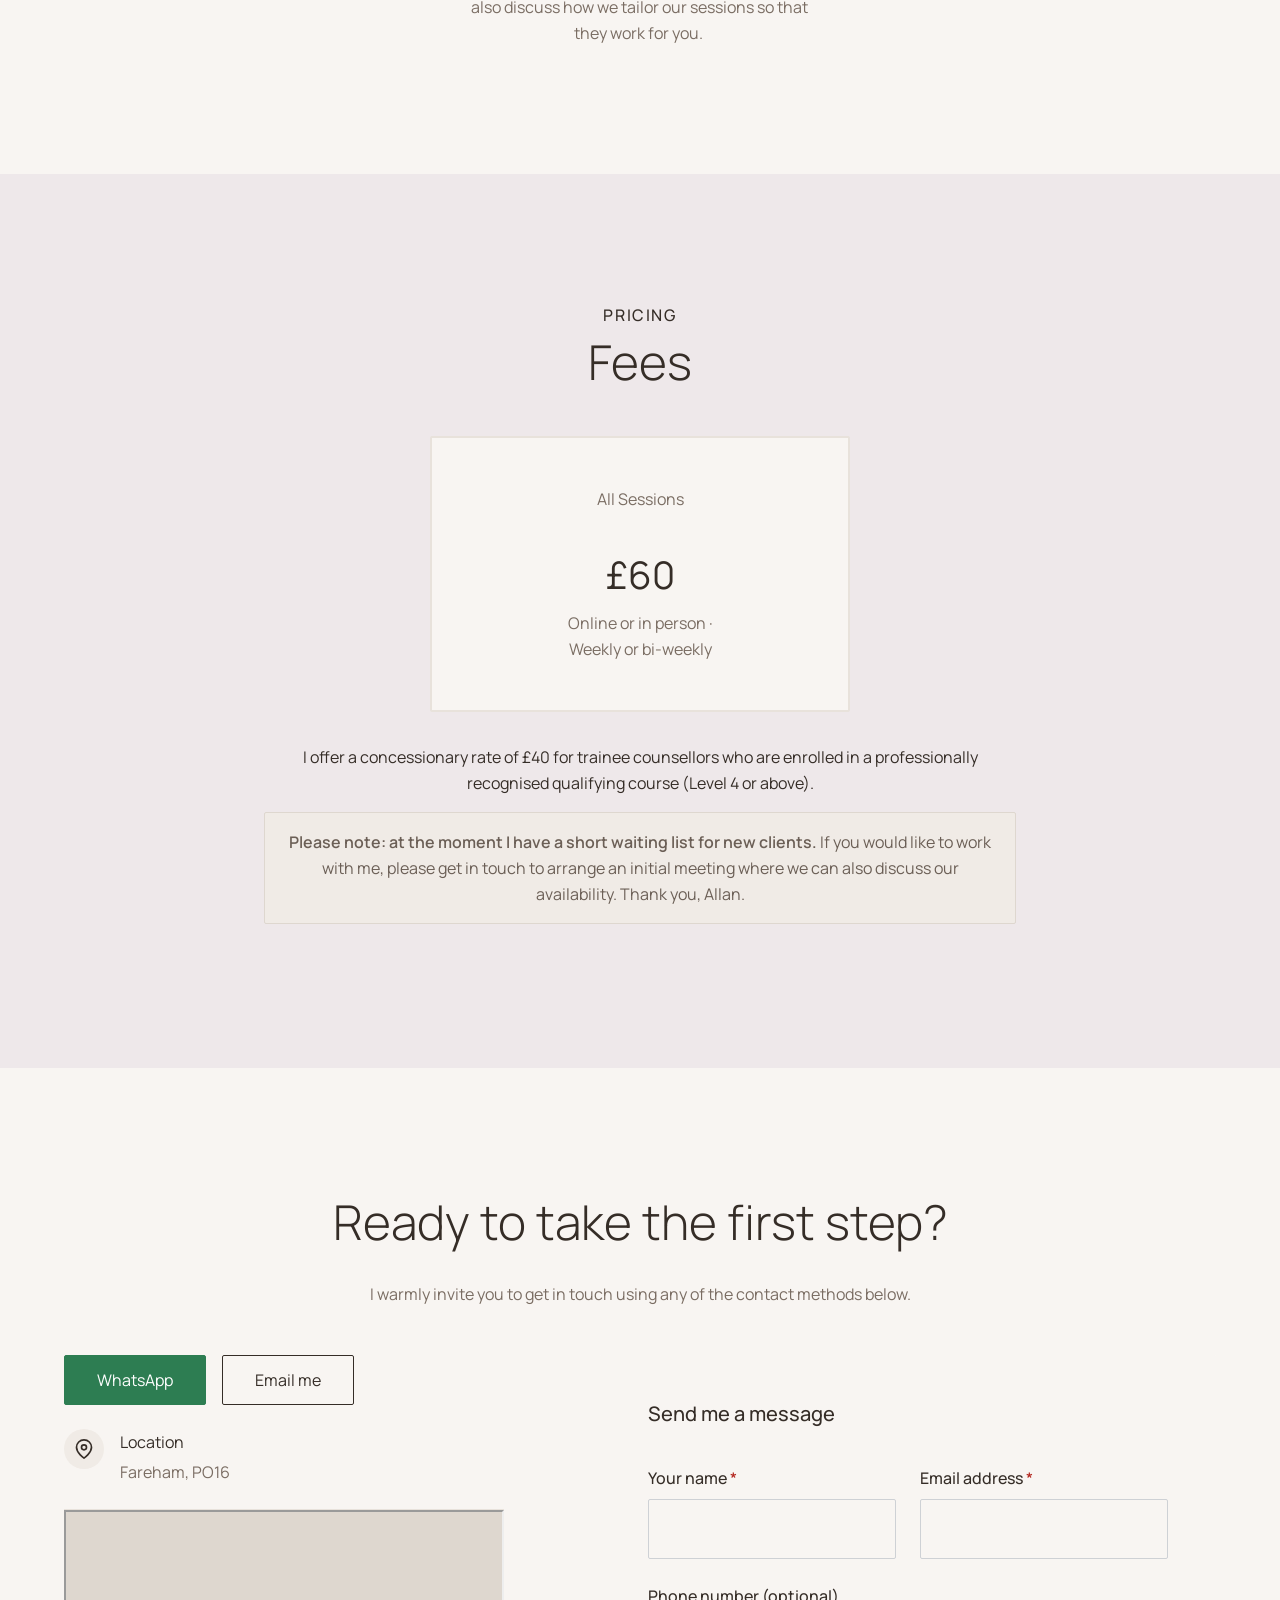
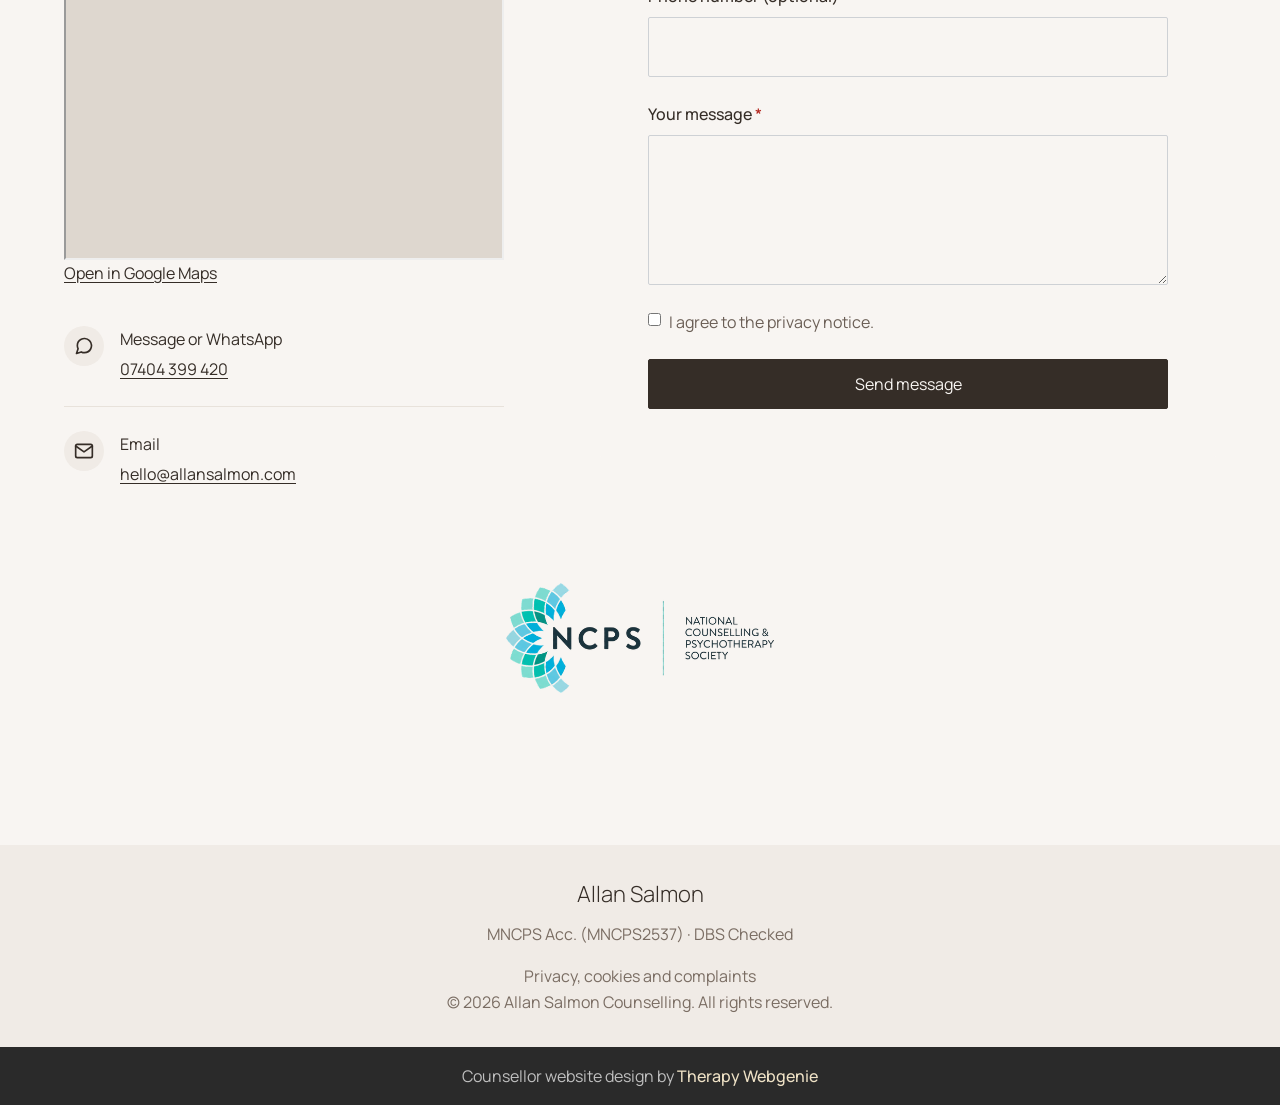
==== commit 9e7fe0e5: "Click edit: Home: changed words in 10 places" ====
--- a/index.html
+++ b/index.html
@@ -109,9 +109,9 @@
         <img src="images/allan-salmon.jpg" alt="Allan Salmon, counsellor, at his desk" class="split__image split__image--portrait" width="840" height="1050" loading="lazy">
         <div class="split__content">
           <h2>Am I the right<br> counsellor for you?</h2>
-          <p>I wonder if you are noticing any of the following in your life: feeling anxious or overwhelmed, people-pleasing or masking, a history of feeling dismissed or invalidated, difficulties with relationships, trust or boundaries, or experiences of abuse.</p>
+          <p>I wonder if you are noticing any of the following in your life: Feeling anxious and overwhelmed? Saying "yes", when really you mean "no"? A history of feeling dismissed or invalidated? Putting others' needs before your own? Feeling the impact from traumatic relationships or experiences of abuse.</p>
           <p>Being truly heard and seen can be a rare and powerful experience, especially if the relationships in your life have been difficult or complicated. Counselling can be a space for you to make sense of your past, to honour the present, and to move towards a future that's right for you.</p>
-          <p>I run my private practice in Fareham, offering sessions both in person and online. I have previously worked as a counsellor for Paragon/The You Trust, a charity supporting those affected by trauma, domestic abuse, sexual abuse and addiction.</p>
+          <p>I run a private practice in Fareham, offering sessions both in person and online. I have previously worked as a counsellor for Paragon/The You Trust, a charity supporting those affected by trauma, abuse and addiction.</p>
         </div>
       </div>
     </section>
@@ -126,23 +126,23 @@
         <div class="card">
           <h3 class="card__title">I support my clients to</h3>
           <ul class="checklist checklist--subtle">
-            <li class="checklist__item">Explore unhelpful patterns and feelings of being stuck</li>
-            <li class="checklist__item">Re-connect with your physical body and emotions</li>
-            <li class="checklist__item">Reduce feelings of anxiety, depression, shame and pain</li>
-            <li class="checklist__item">Increase clarity, empowerment, self-esteem and understanding</li>
-            <li class="checklist__item">Improve relationships with yourself and others</li>
+            <li class="checklist__item">Explore patterns and feelings of being stuck</li>
+            <li class="checklist__item">Re-connect with the physical body and emotions</li>
+            <li class="checklist__item">Reduce feelings of anxiety, depression, shame&nbsp;</li>
+            <li class="checklist__item">Increased understanding and compassion for self</li>
+            <li class="checklist__item">Improve relationships and install healthy boundaries&nbsp;</li>
           </ul>
         </div>
         <div class="card">
           <h3 class="card__title">Therapeutic Approaches</h3>
           <ul class="checklist checklist--subtle">
-            <li class="checklist__item">Integrative Counselling</li>
+            <li class="checklist__item">I work Integratively; blending the following approaches into my work:</li>
             <li class="checklist__item">Person-Centred Therapy</li>
             <li class="checklist__item">Psychodynamic Therapy</li>
             <li class="checklist__item">Cognitive Behavioural Therapy (CBT)</li>
             <li class="checklist__item">Somatic Therapy</li>
             <li class="checklist__item">Transactional Analysis</li>
-            <li class="checklist__item">Sand Tray Therapy</li>
+            <li class="checklist__item">Sand-Story Therapy</li>
             <li class="checklist__item">Mindfulness</li>
           </ul>
         </div>
@@ -153,7 +153,7 @@
             <li class="checklist__item">Depression and Low Mood</li>
             <li class="checklist__item">Trauma and CPTSD</li>
             <li class="checklist__item">Abuse</li>
-            <li class="checklist__item">Addiction</li>
+            <li class="checklist__item"></li>
             <li class="checklist__item">Shame</li>
             <li class="checklist__item">Relationship Difficulties</li>
             <li class="checklist__item">ADHD and Neurodiversity</li>
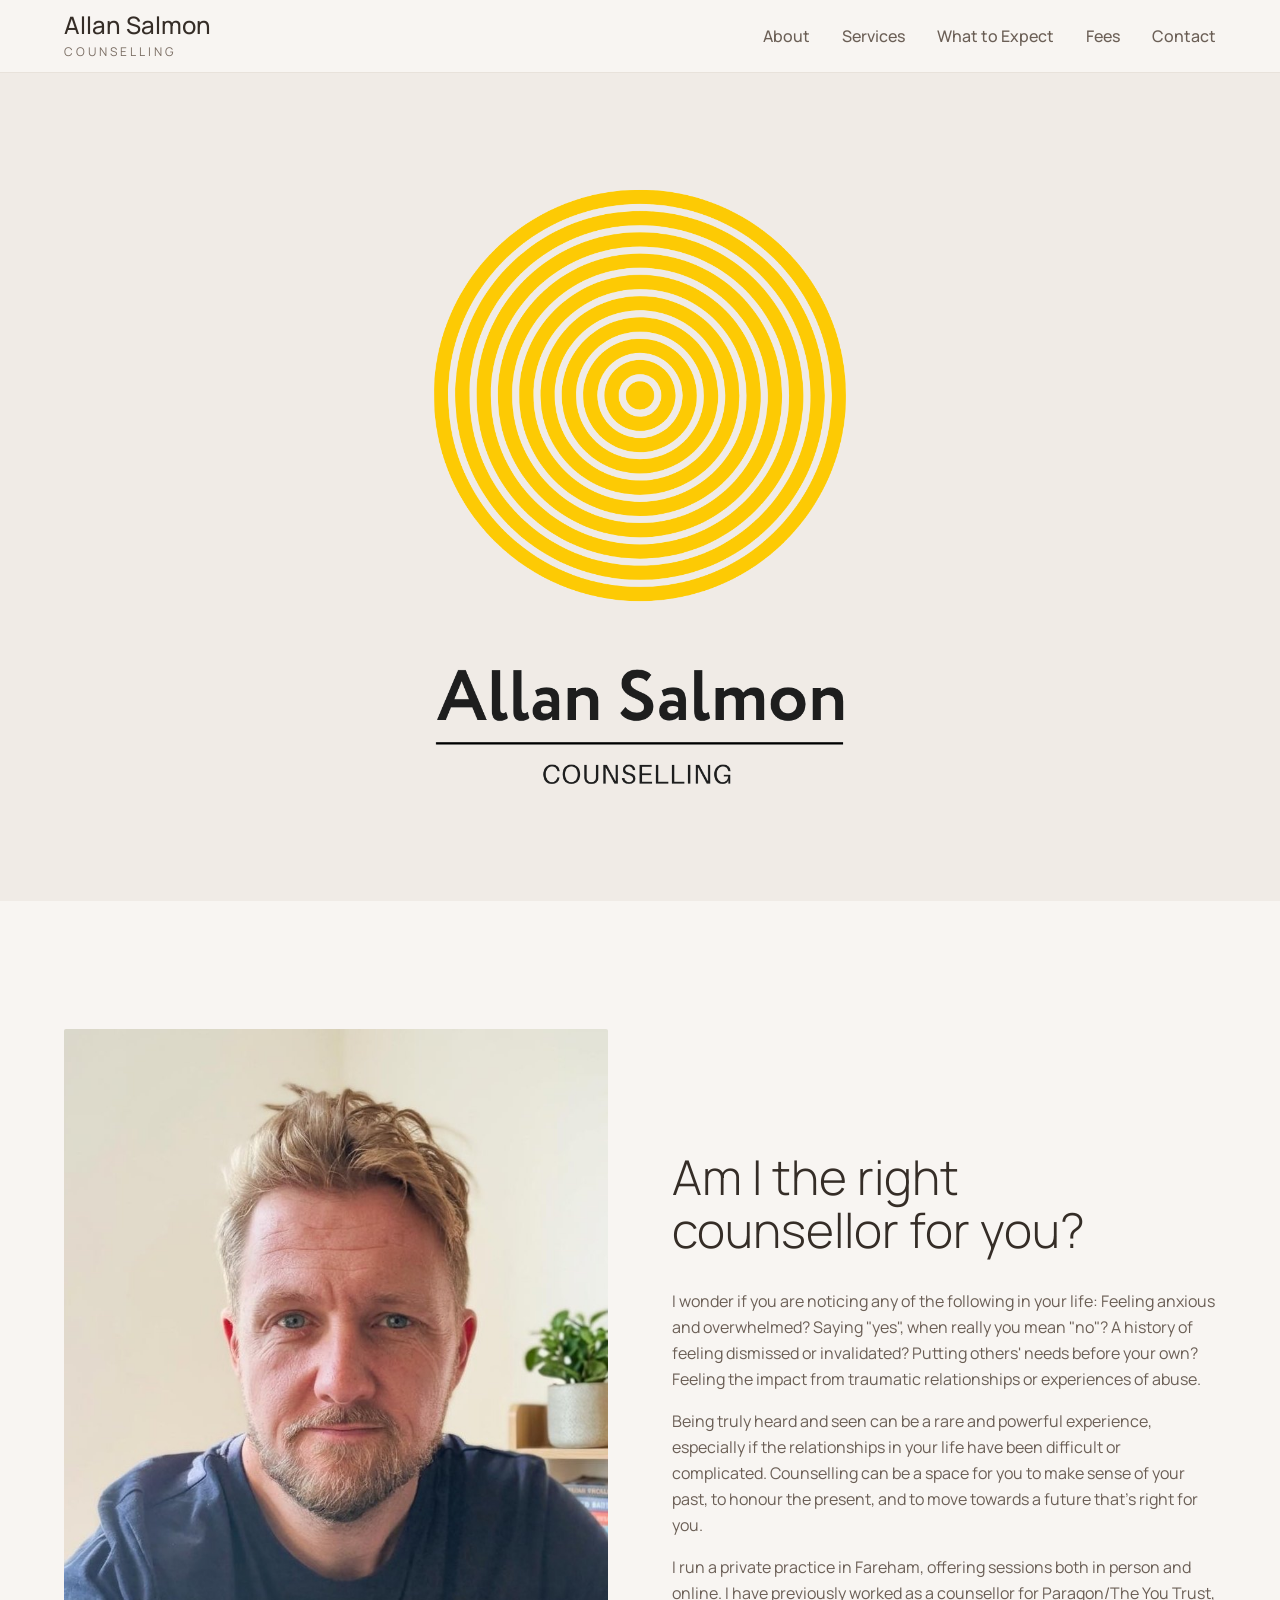
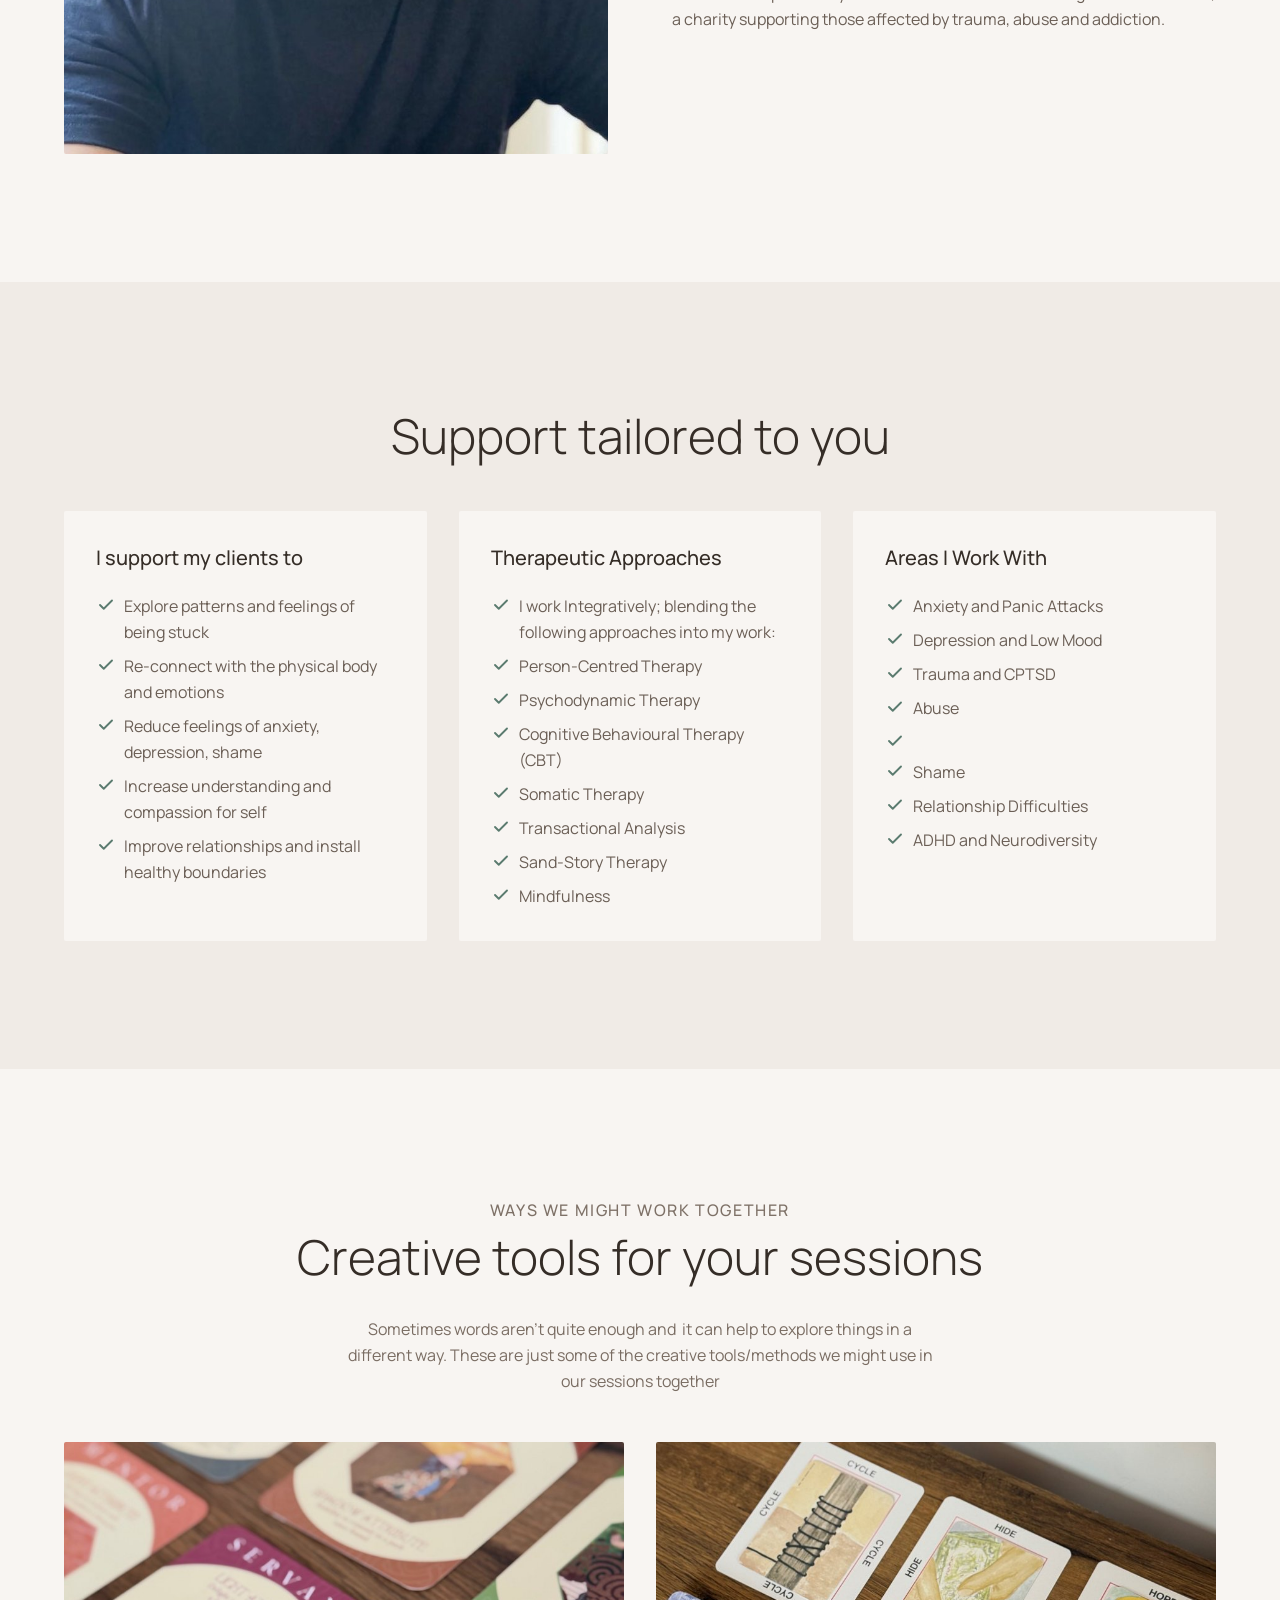
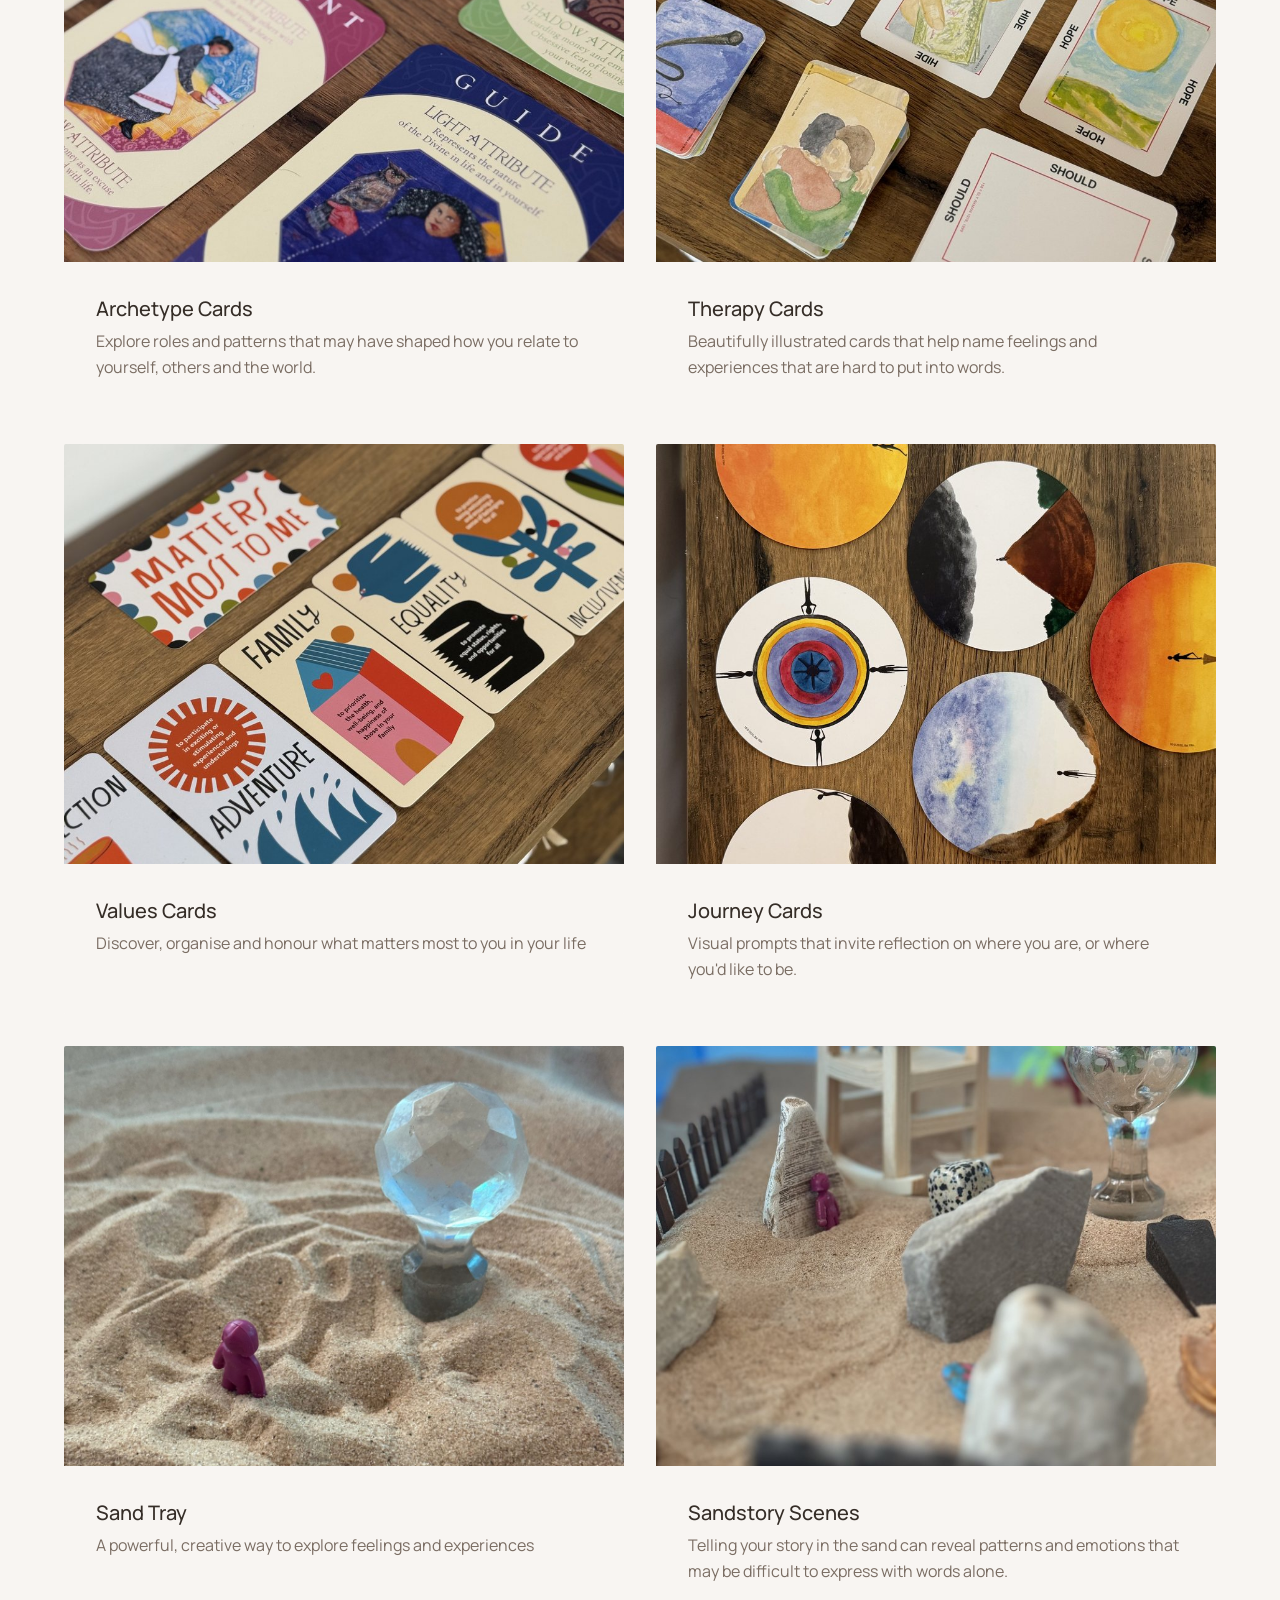
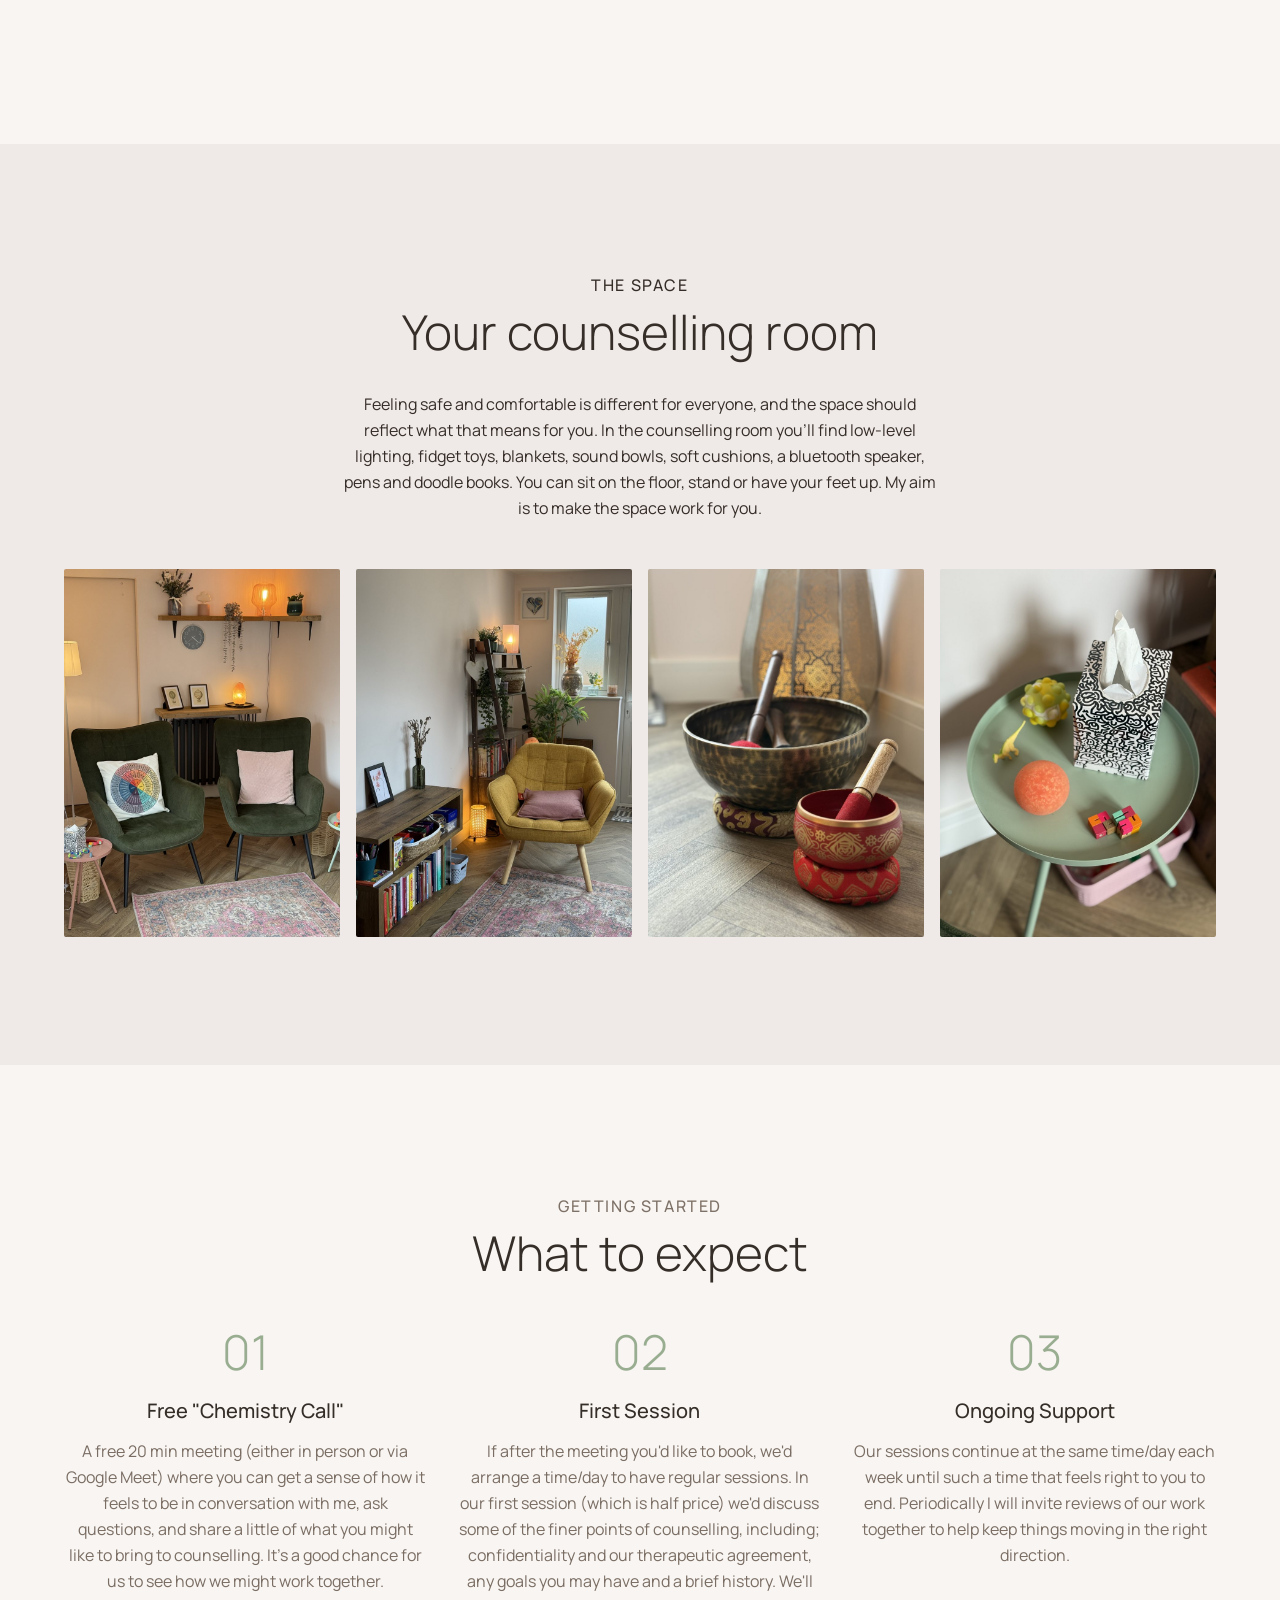
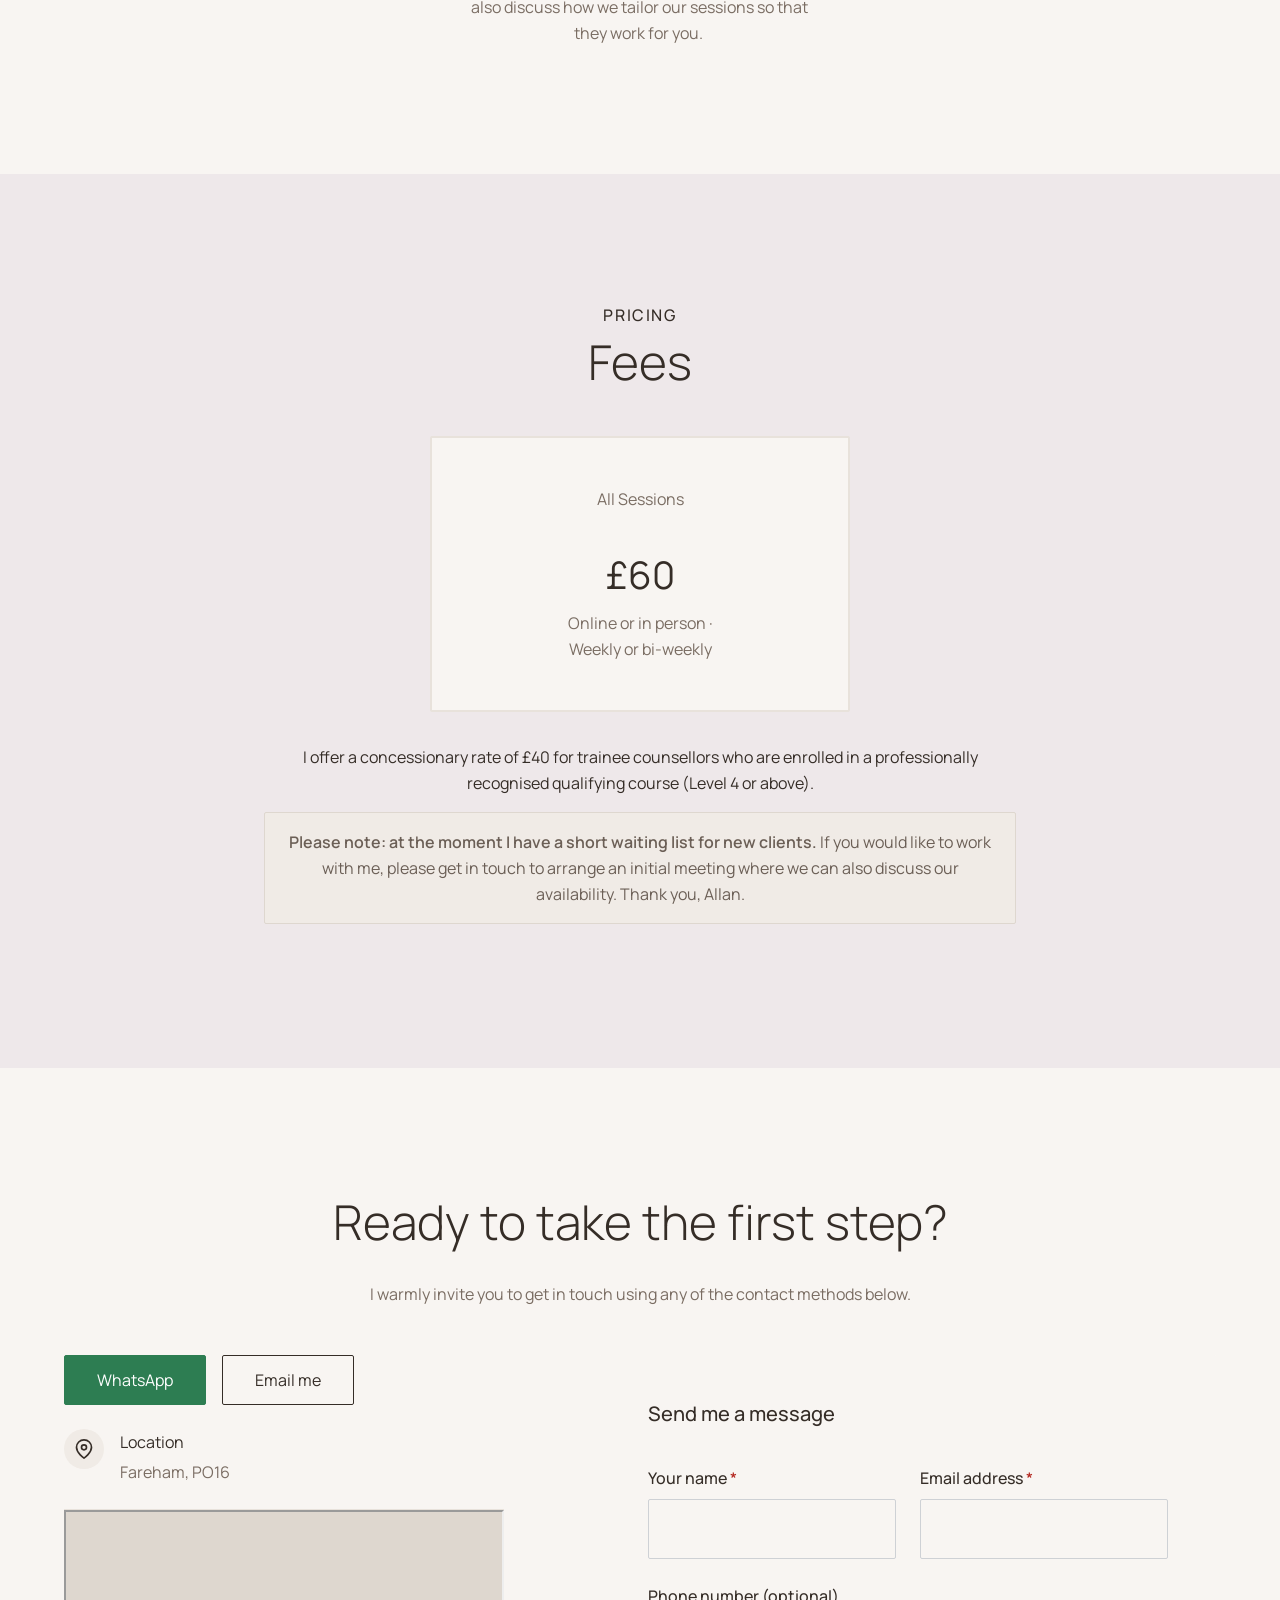
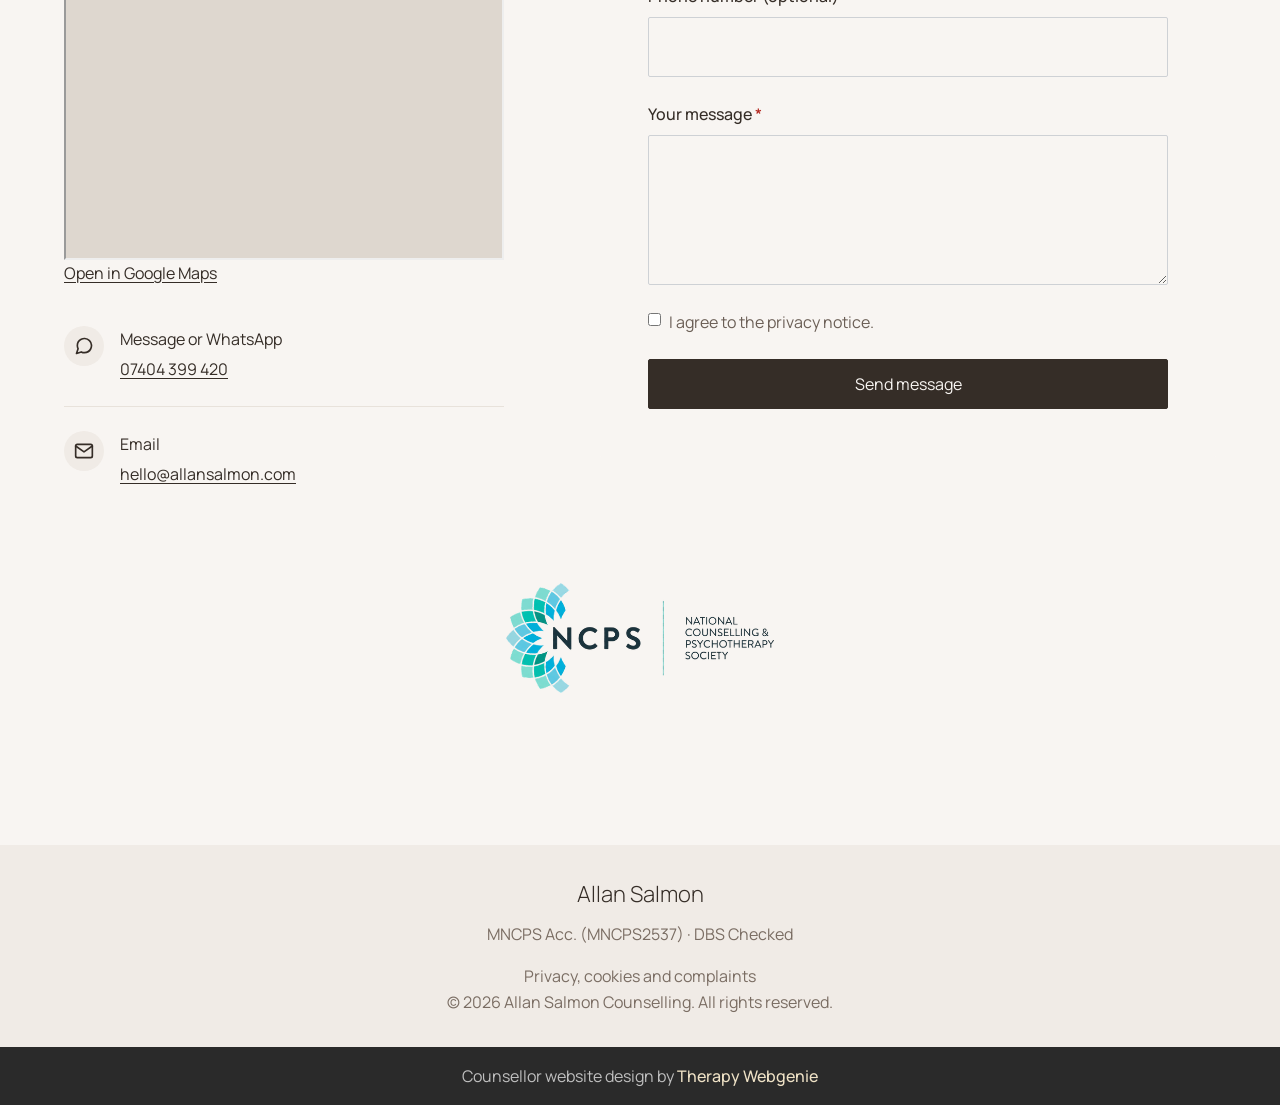
==== commit 9ba5bf42: "Click edit: Home: changed words in 1 place" ====
--- a/index.html
+++ b/index.html
@@ -129,7 +129,7 @@
             <li class="checklist__item">Explore patterns and feelings of being stuck</li>
             <li class="checklist__item">Re-connect with the physical body and emotions</li>
             <li class="checklist__item">Reduce feelings of anxiety, depression, shame&nbsp;</li>
-            <li class="checklist__item">Increased understanding and compassion for self</li>
+            <li class="checklist__item">Increase understanding and compassion for self</li>
             <li class="checklist__item">Improve relationships and install healthy boundaries&nbsp;</li>
           </ul>
         </div>
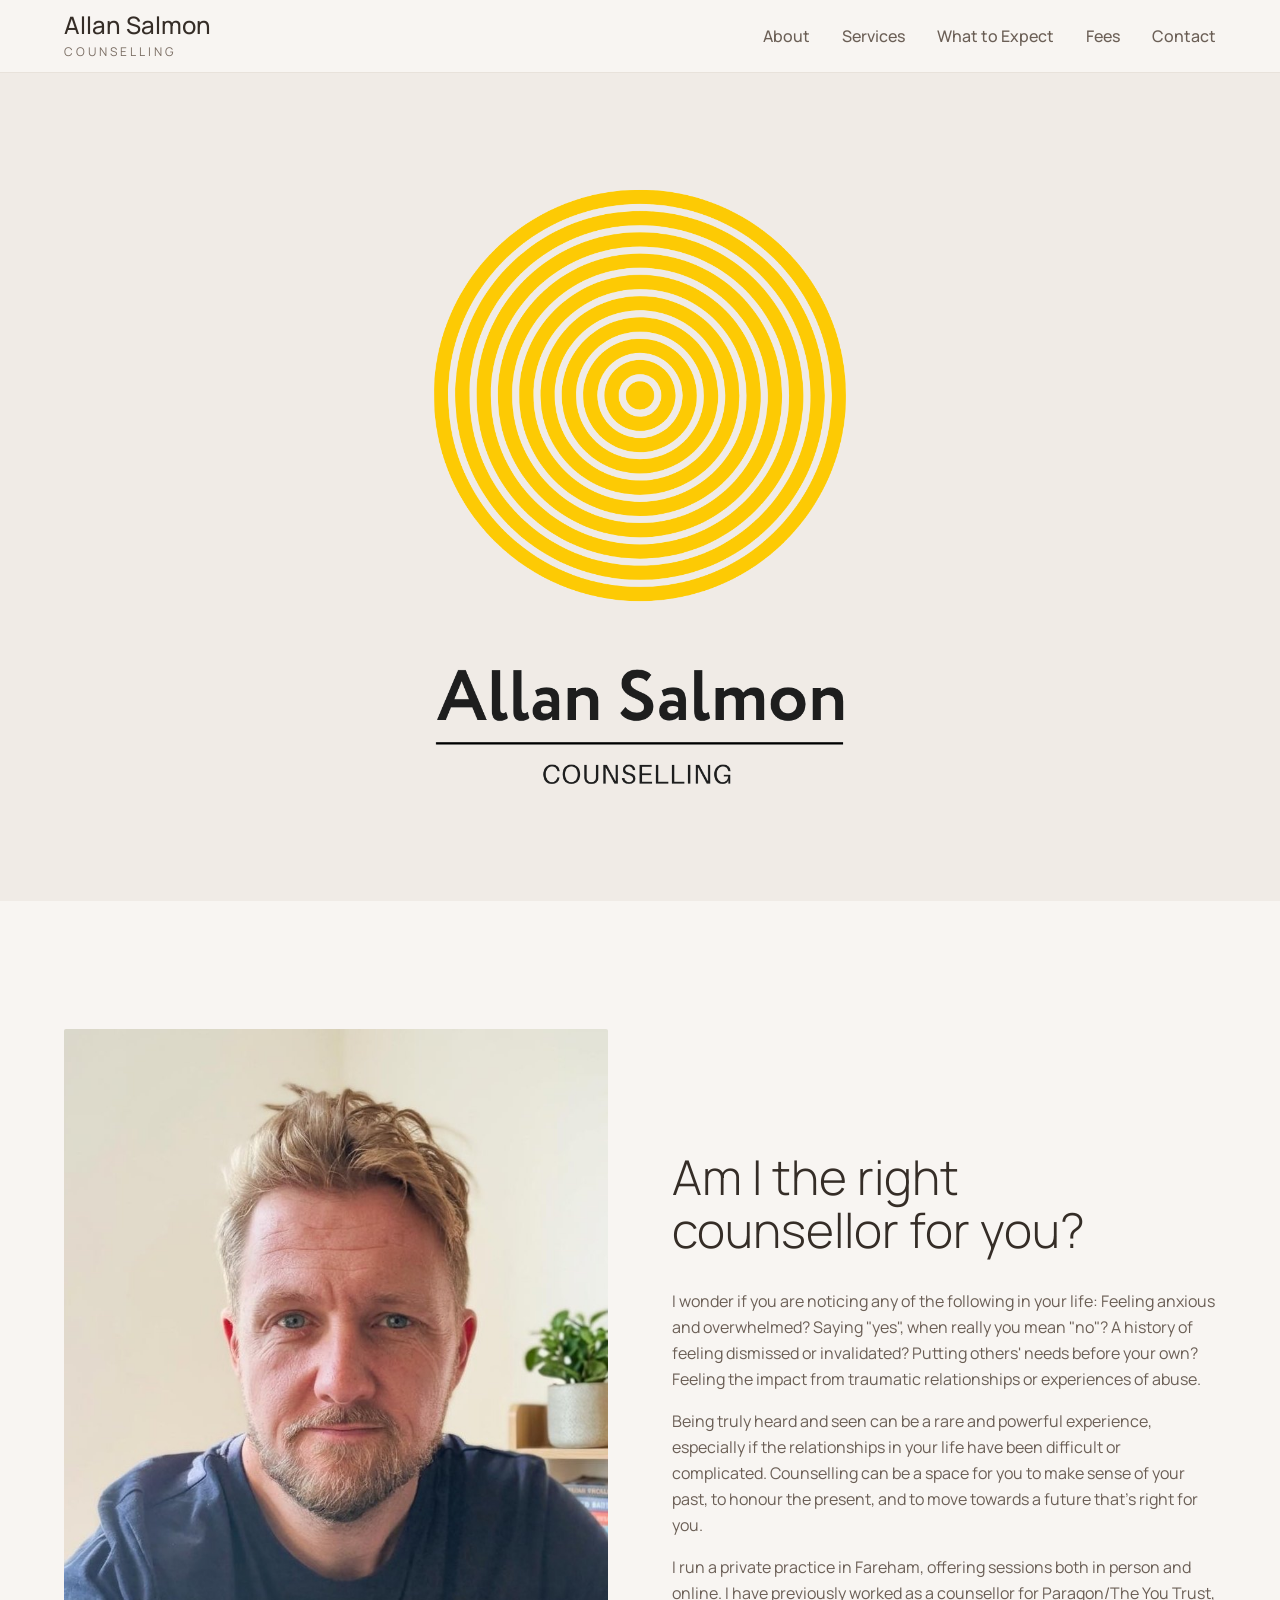
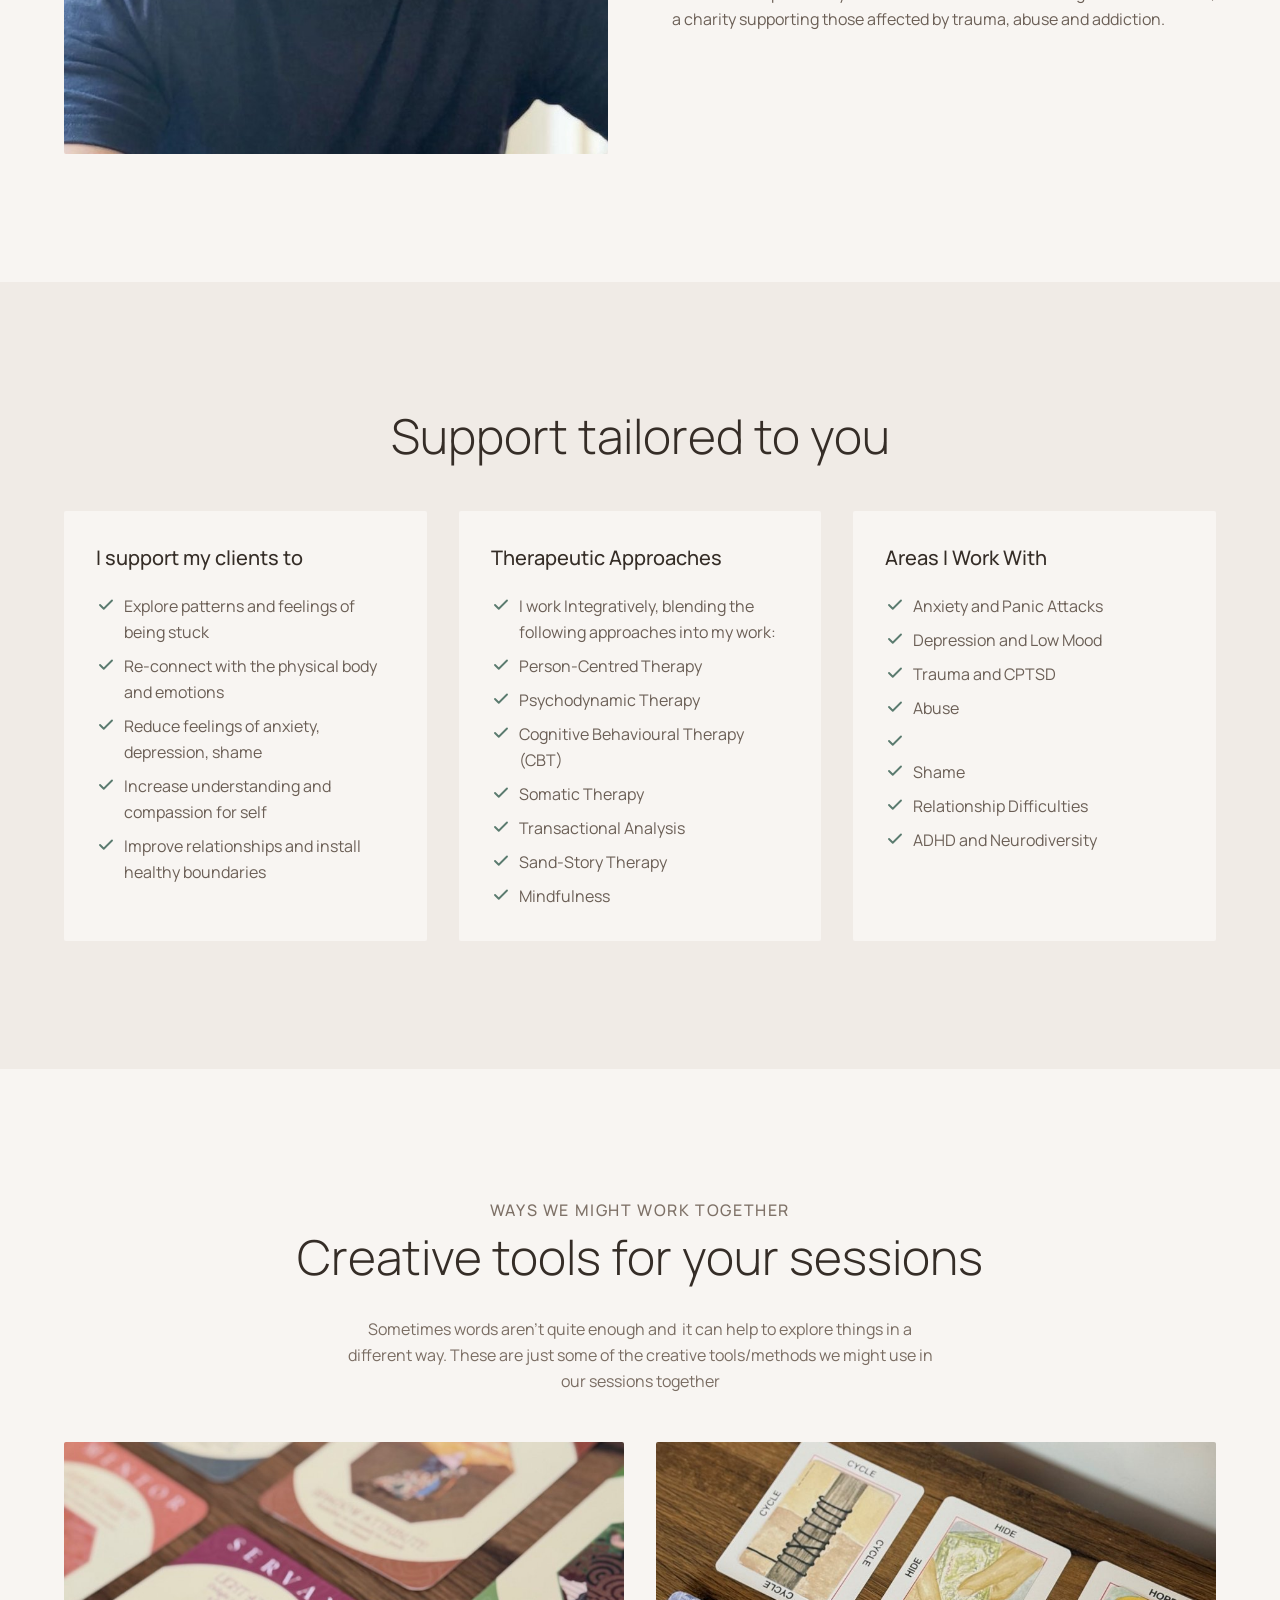
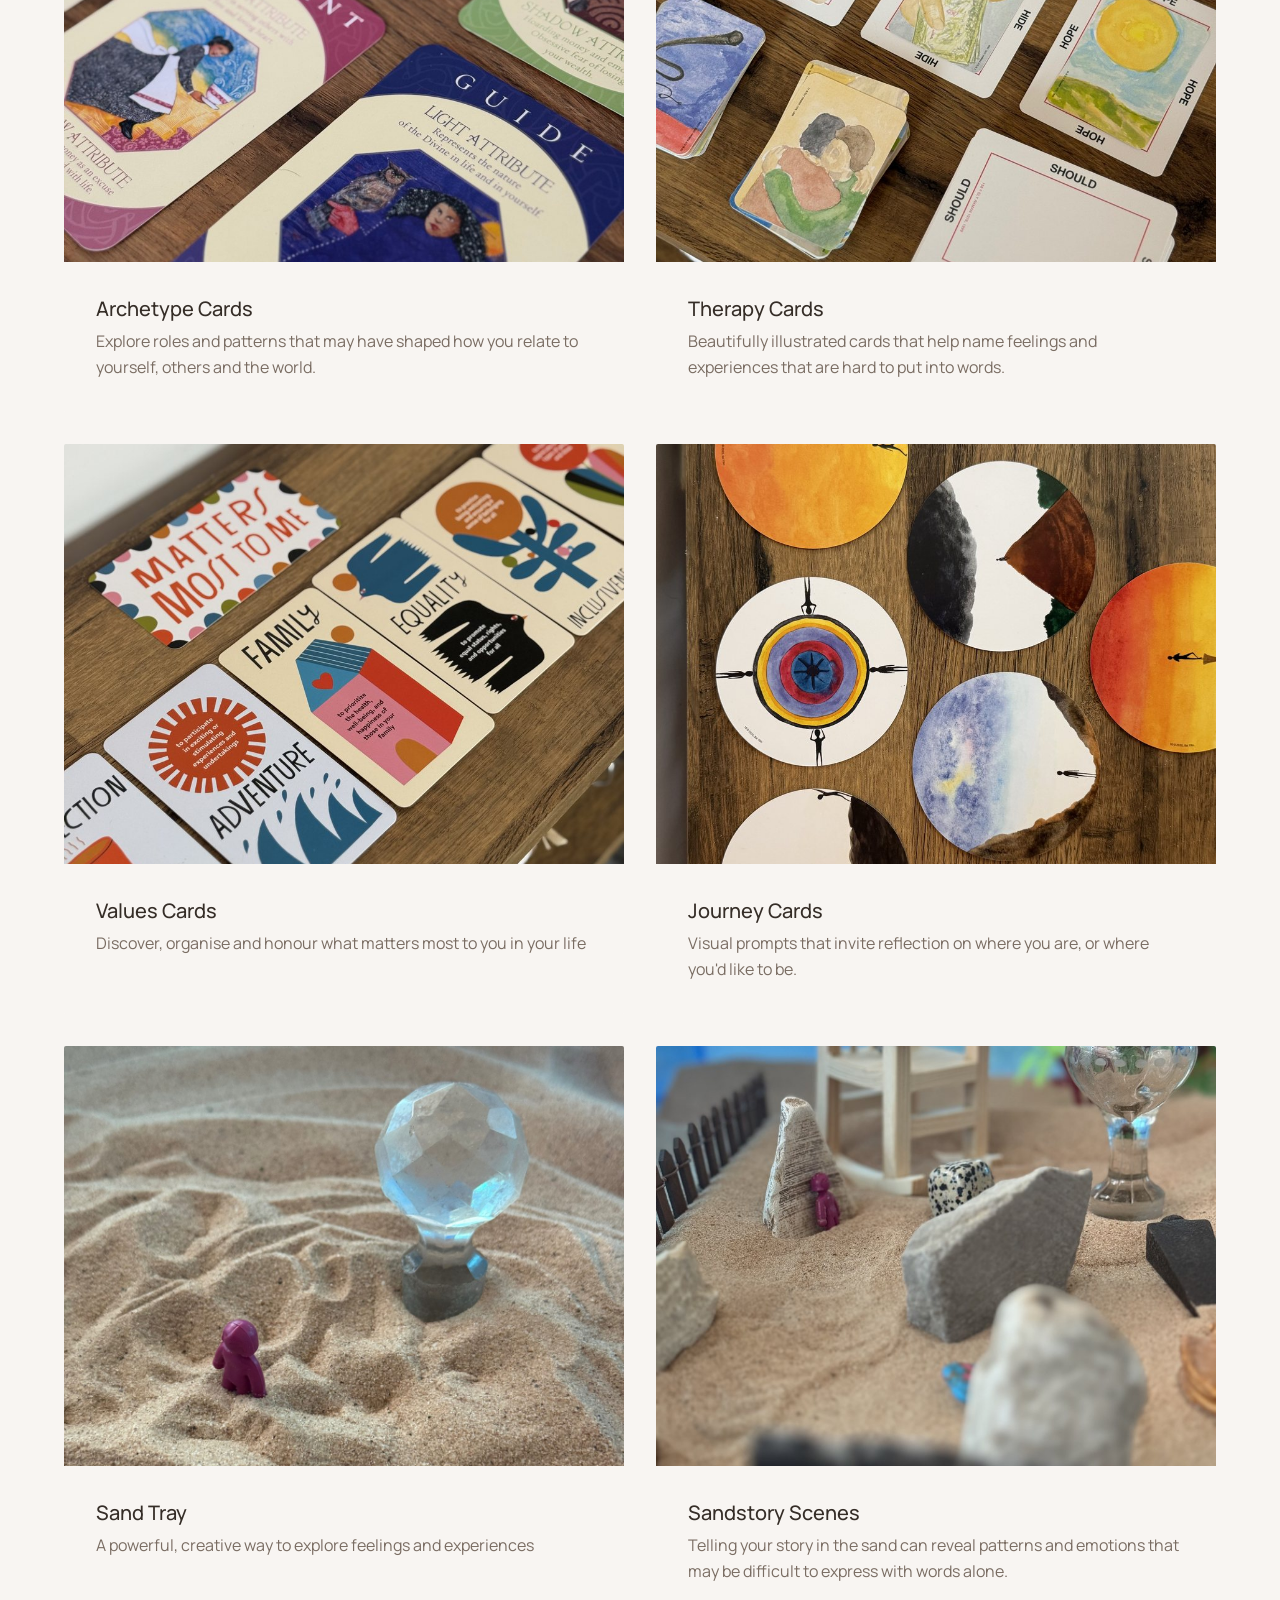
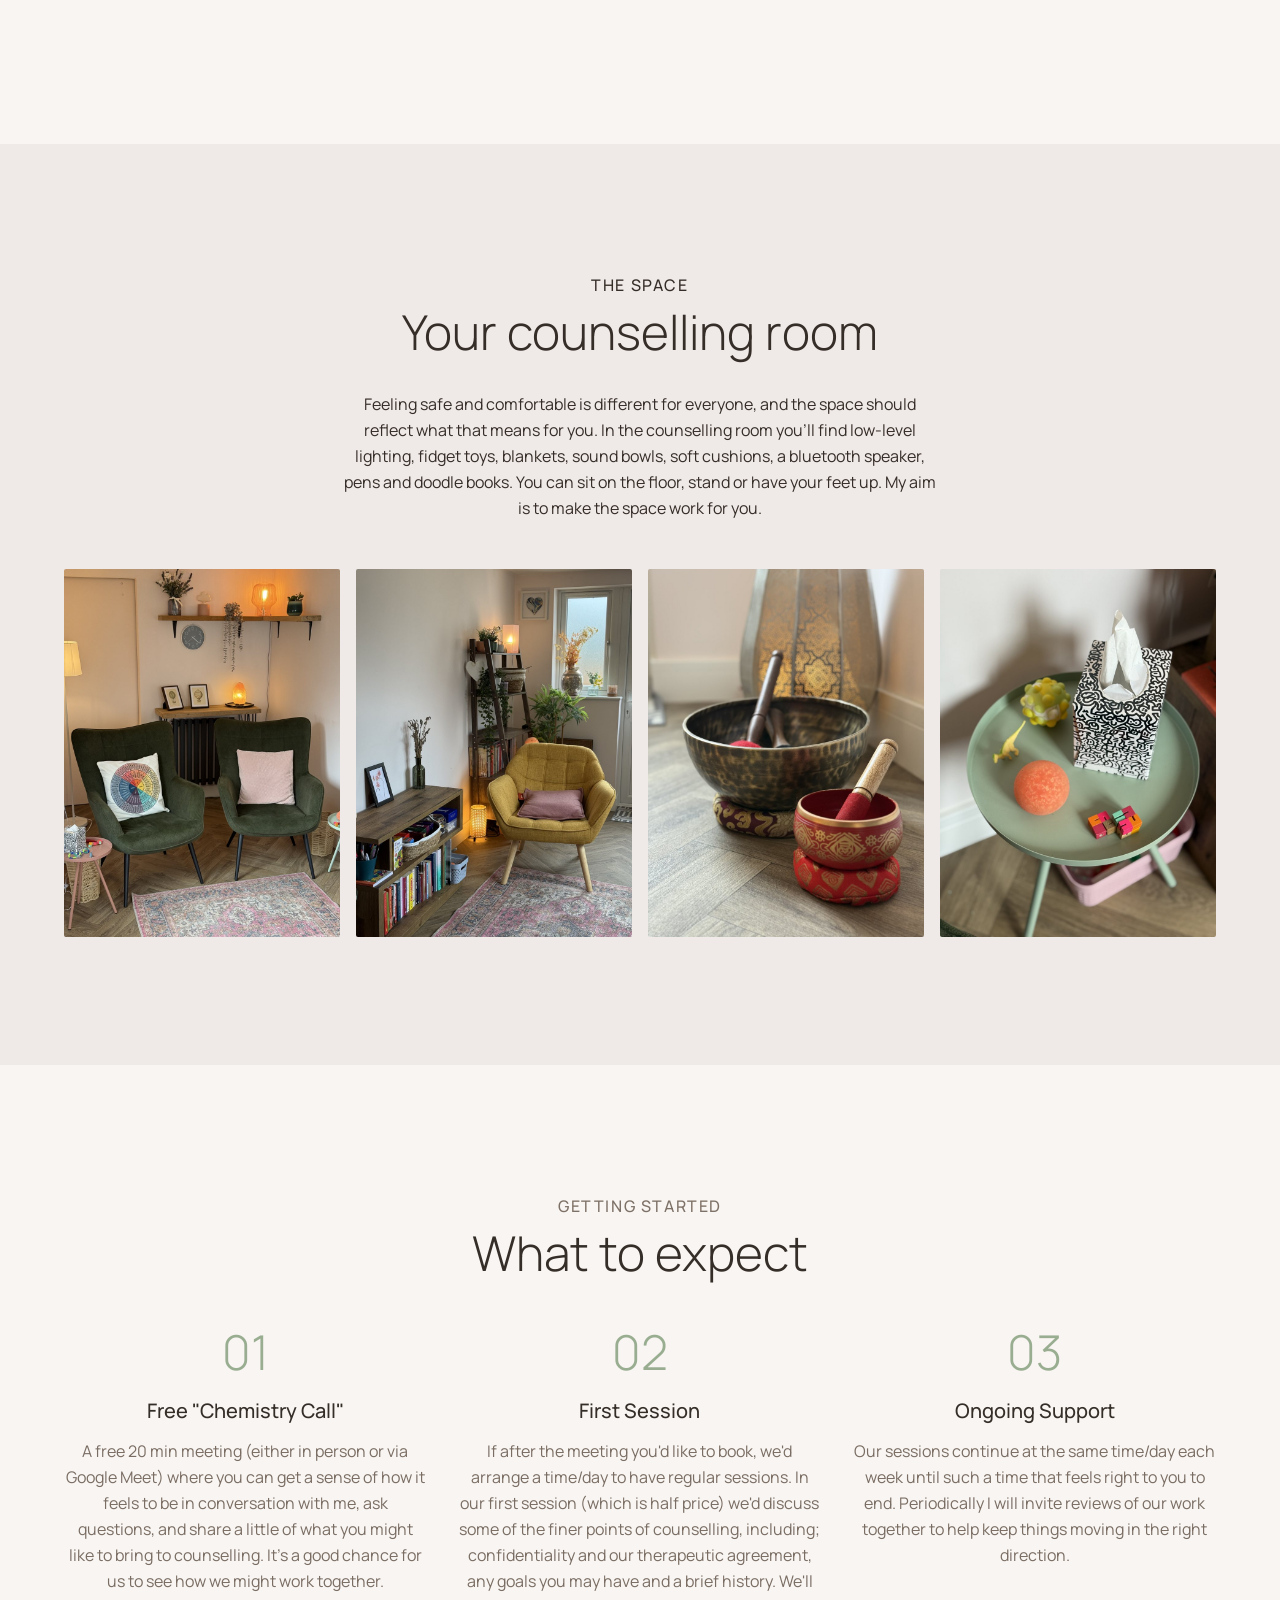
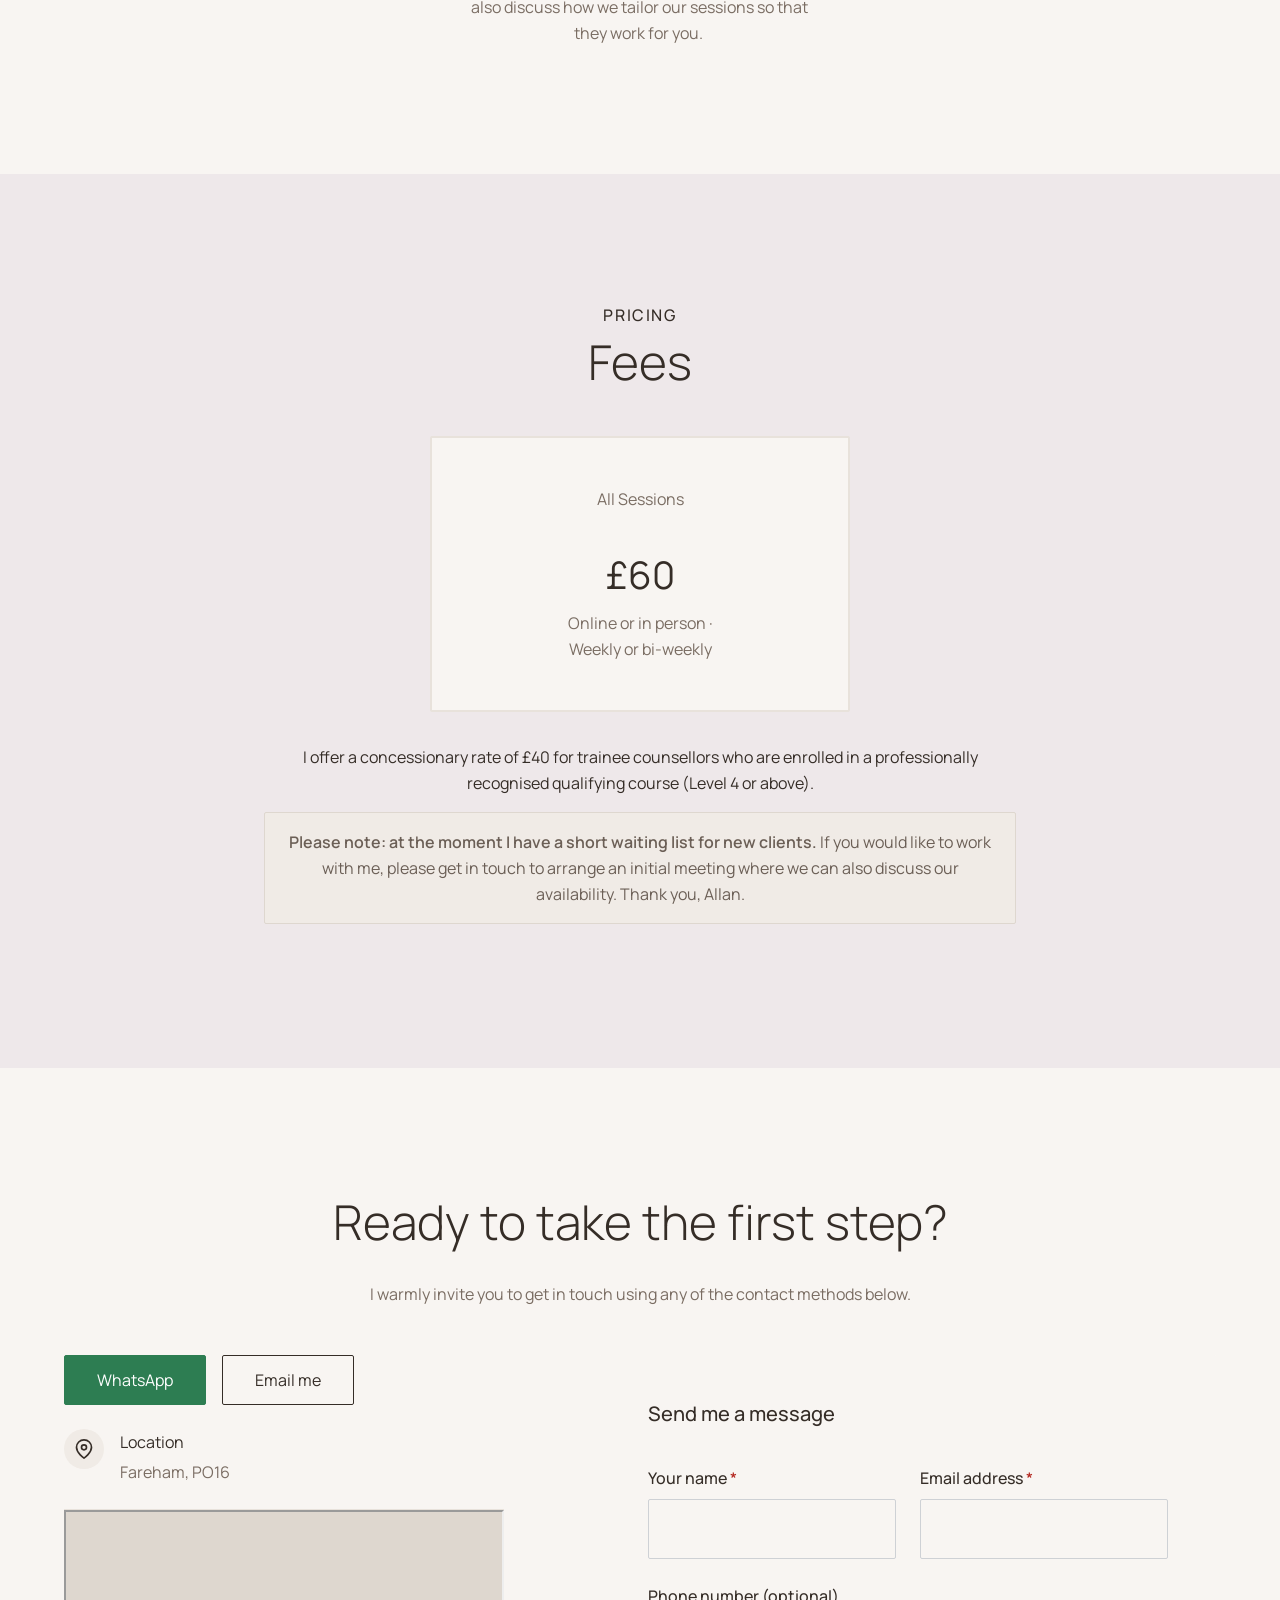
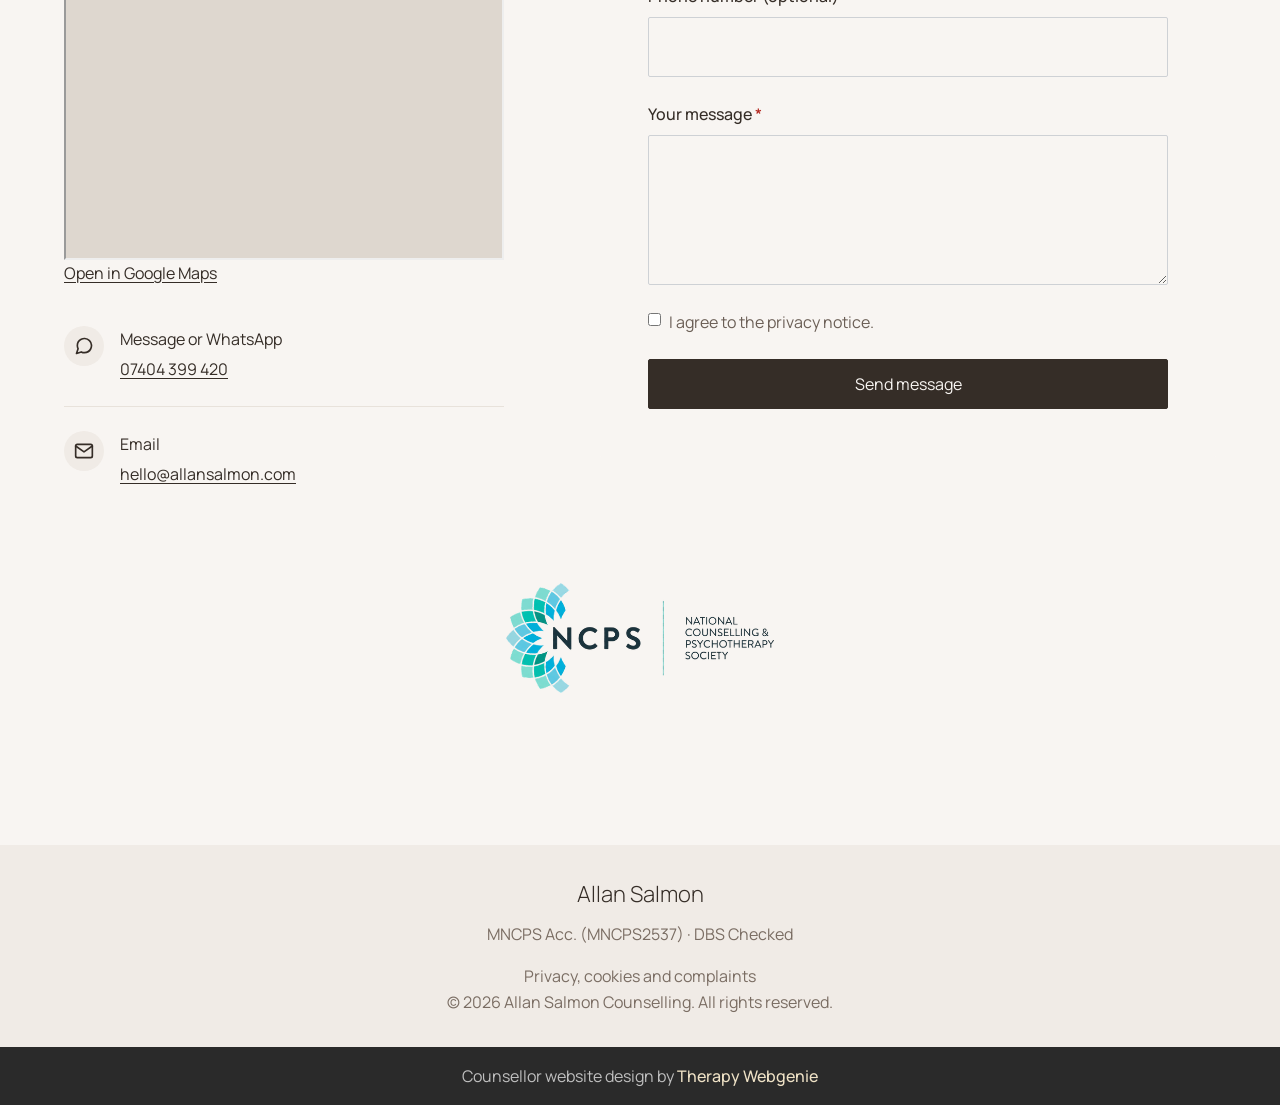
==== commit ac51c06a: "Click edit: Home: changed words in 1 place" ====
--- a/index.html
+++ b/index.html
@@ -136,7 +136,7 @@
         <div class="card">
           <h3 class="card__title">Therapeutic Approaches</h3>
           <ul class="checklist checklist--subtle">
-            <li class="checklist__item">I work Integratively; blending the following approaches into my work:</li>
+            <li class="checklist__item">I work Integratively, blending the following approaches into my work:</li>
             <li class="checklist__item">Person-Centred Therapy</li>
             <li class="checklist__item">Psychodynamic Therapy</li>
             <li class="checklist__item">Cognitive Behavioural Therapy (CBT)</li>
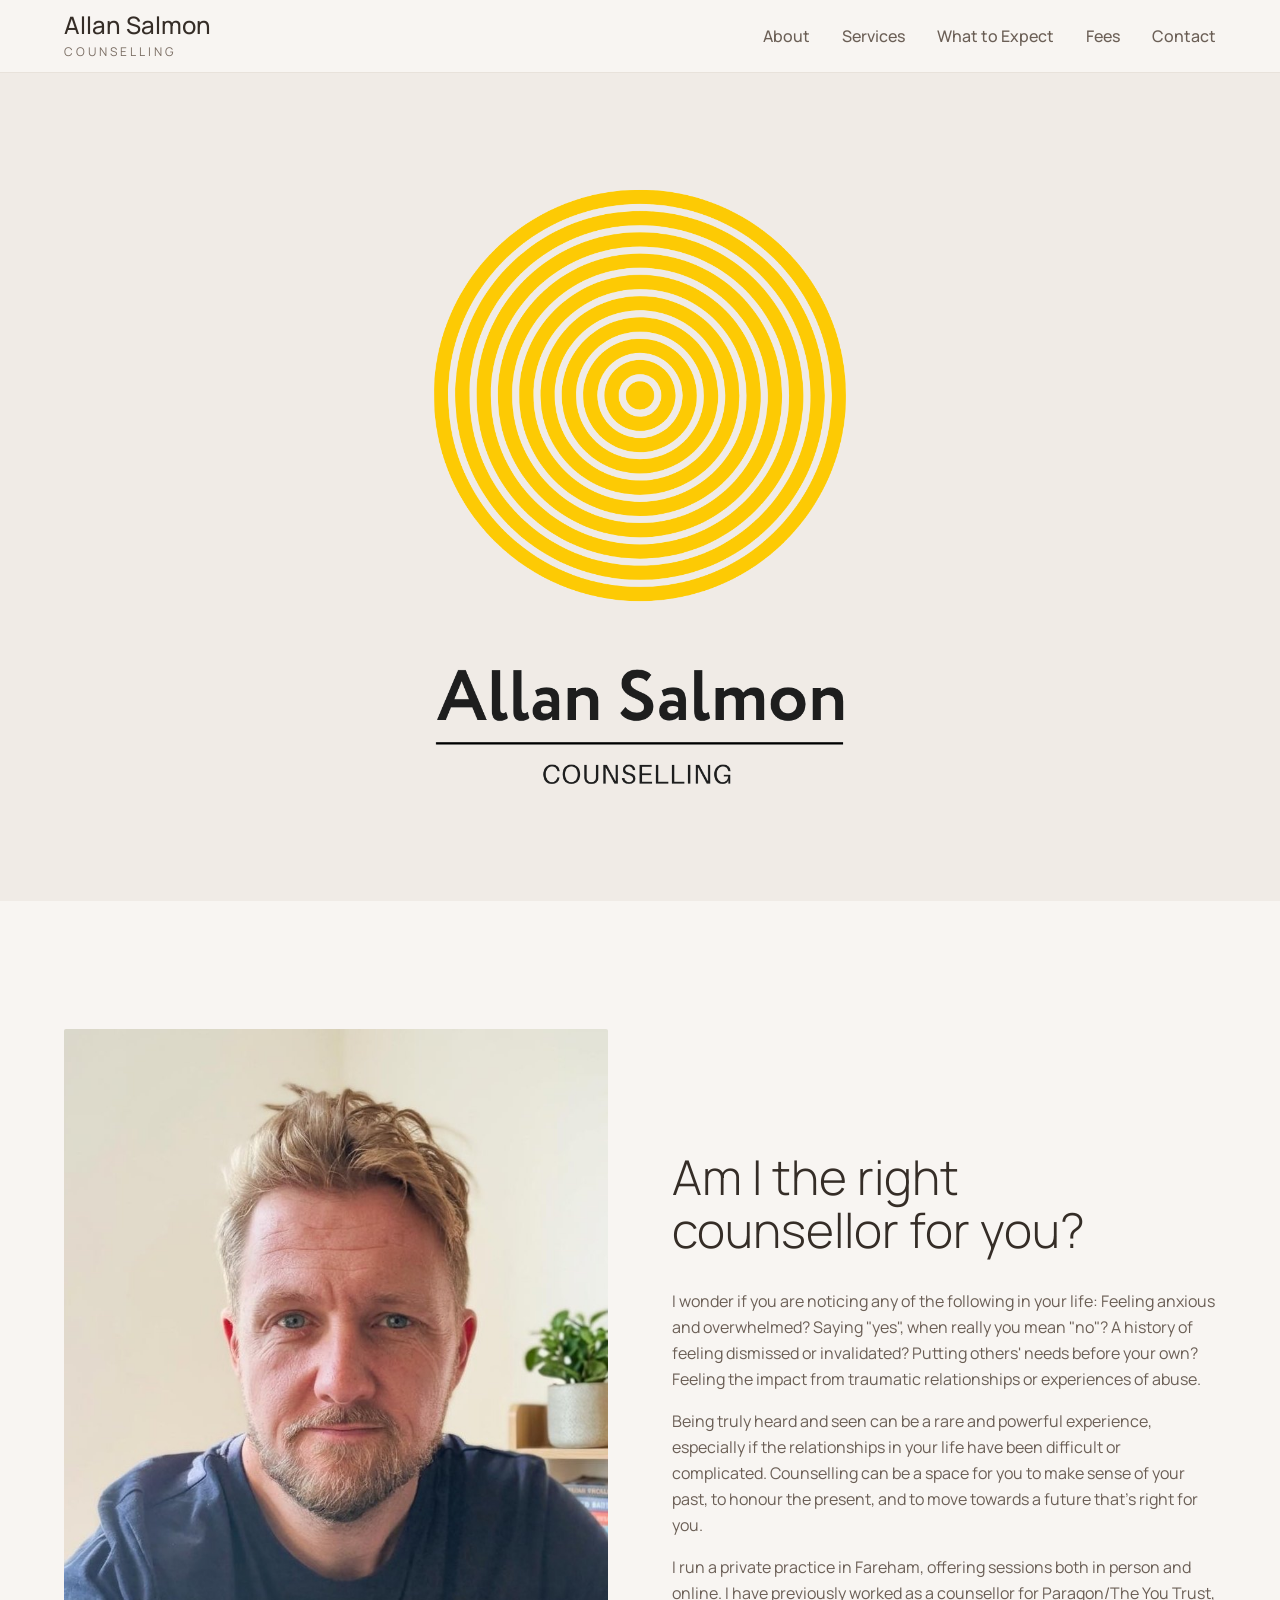
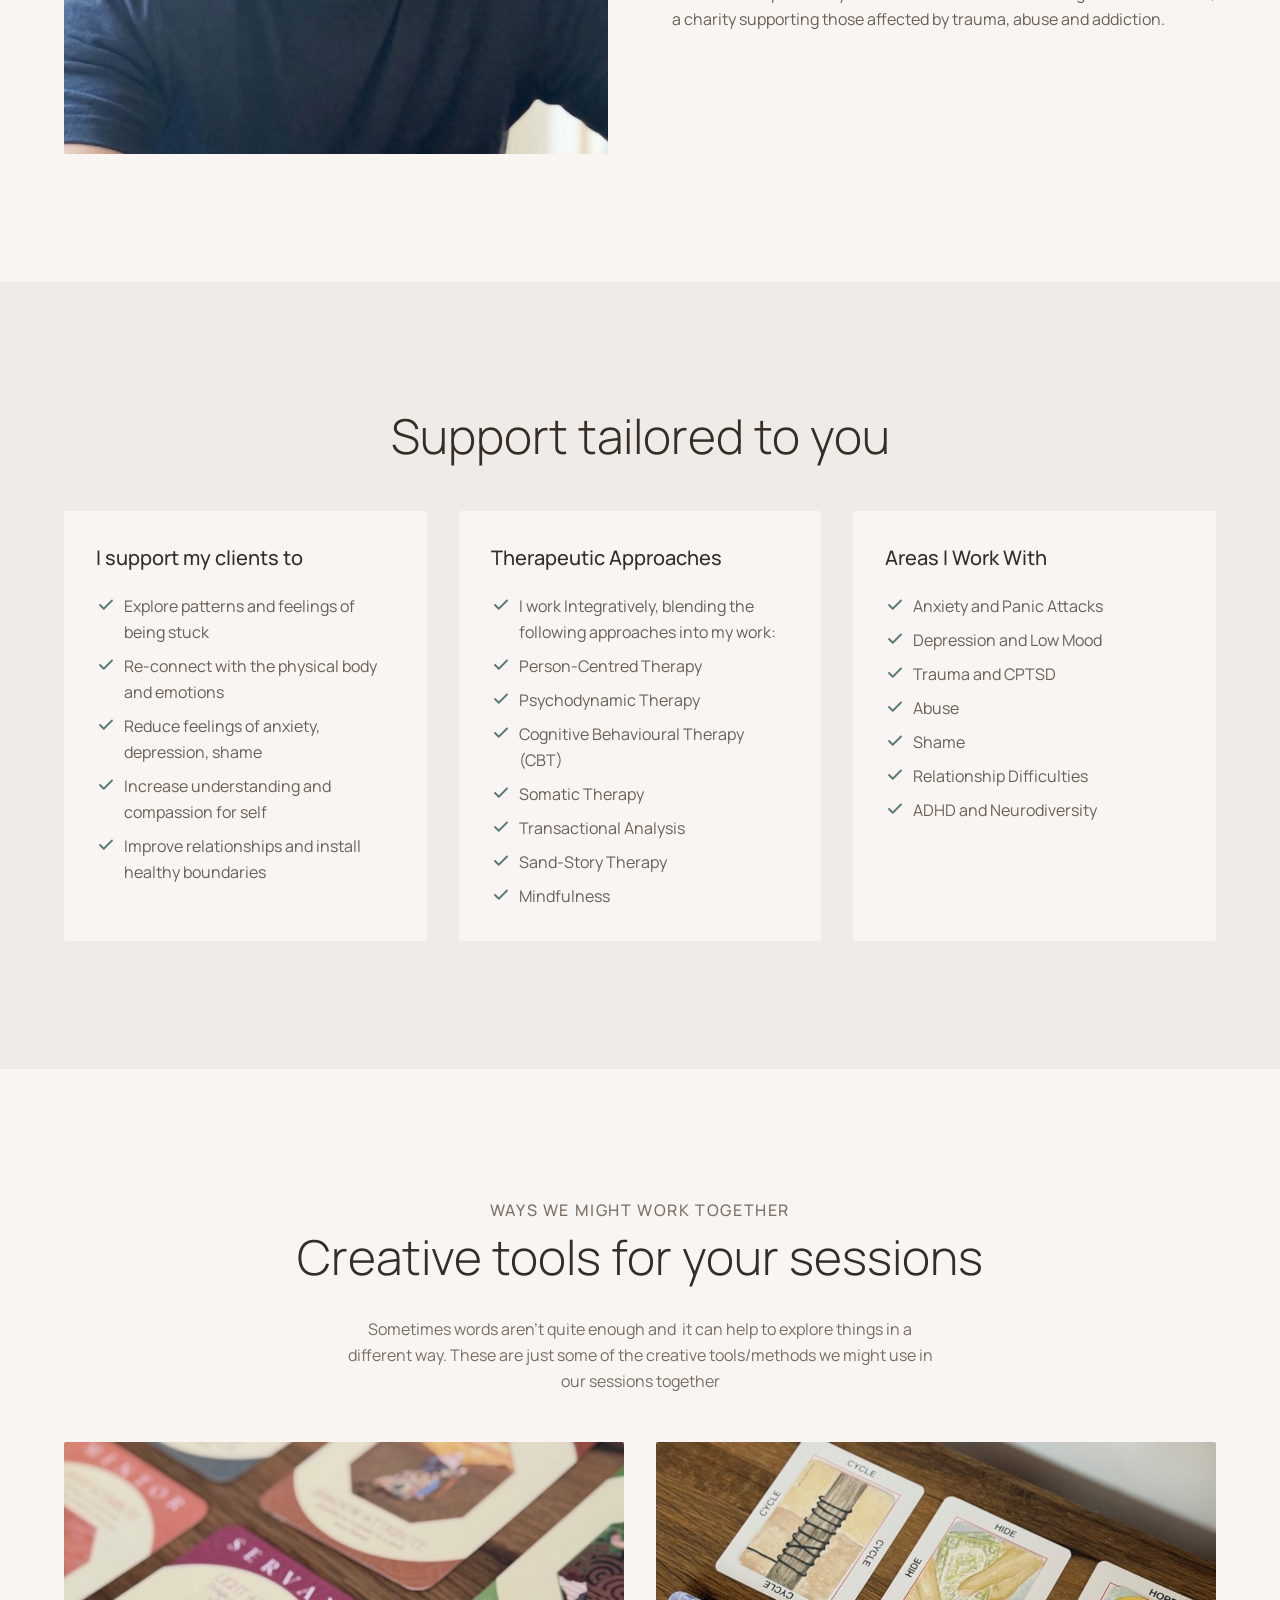
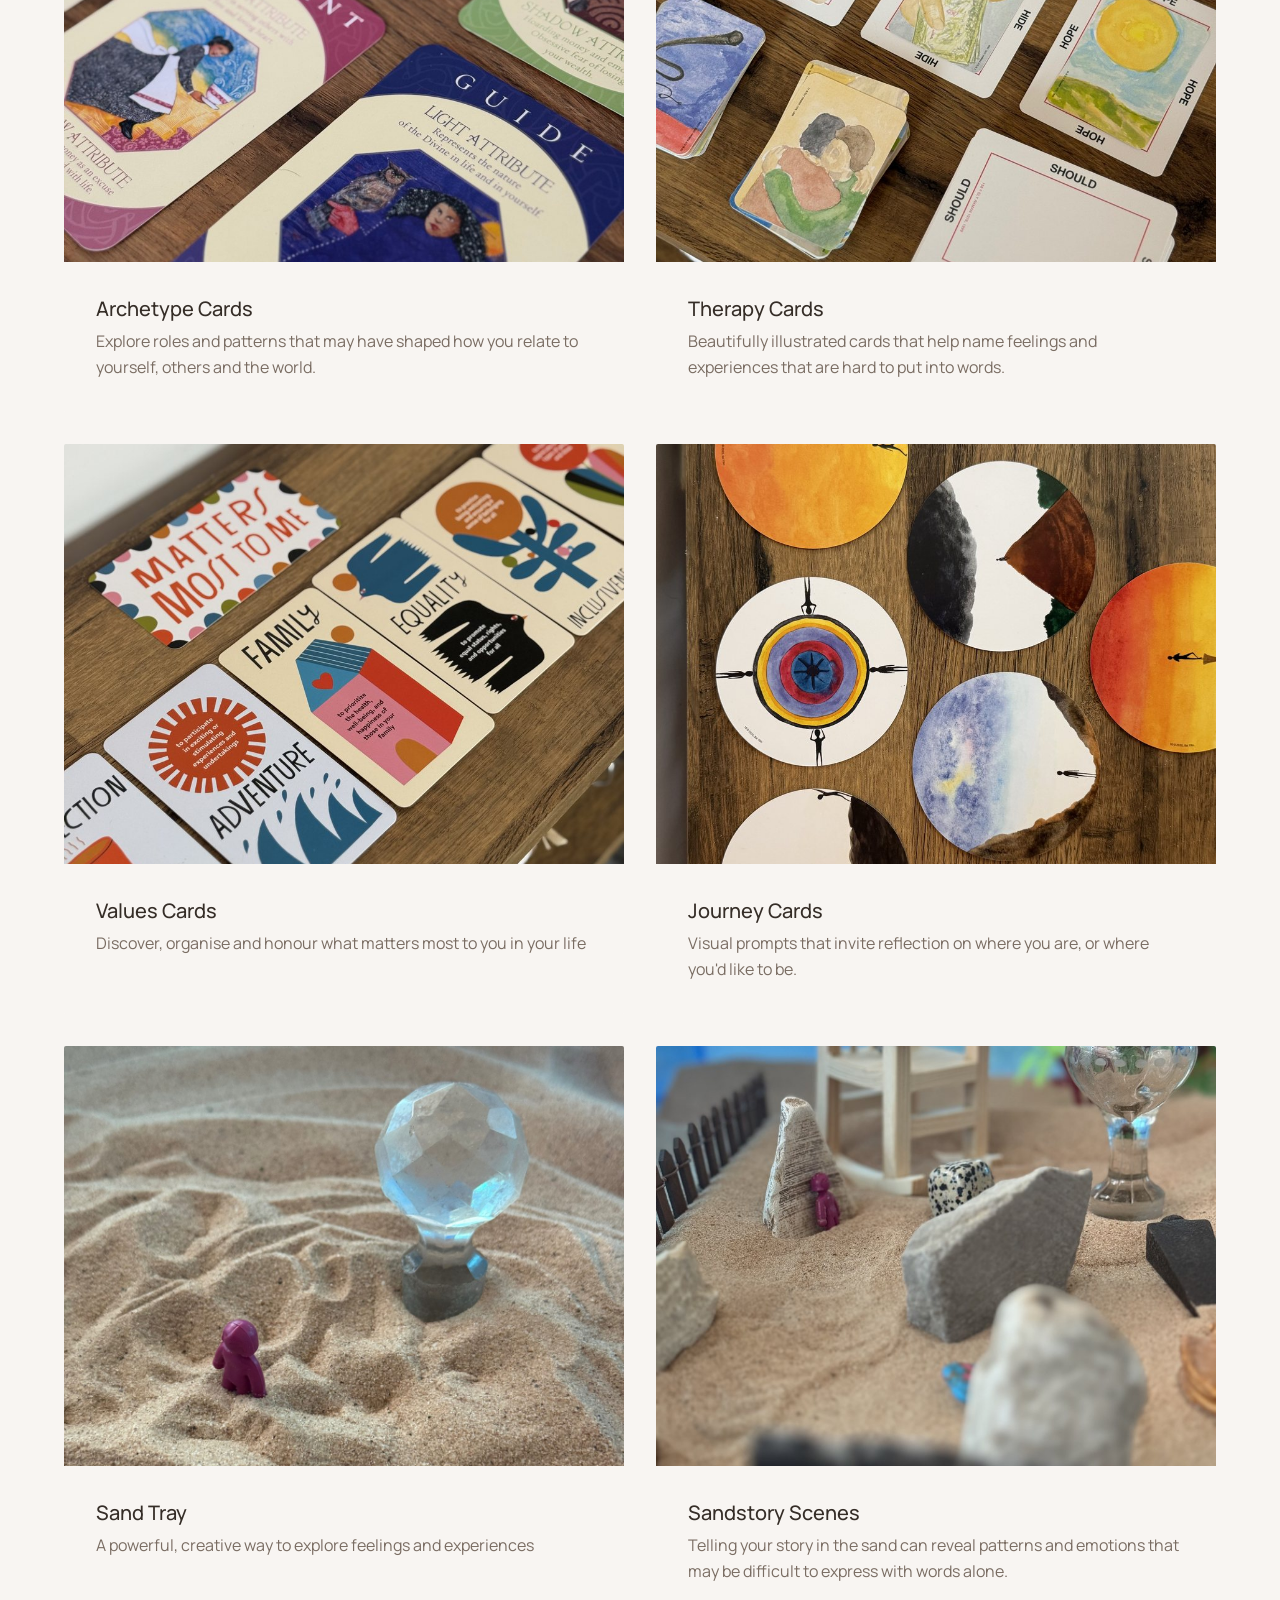
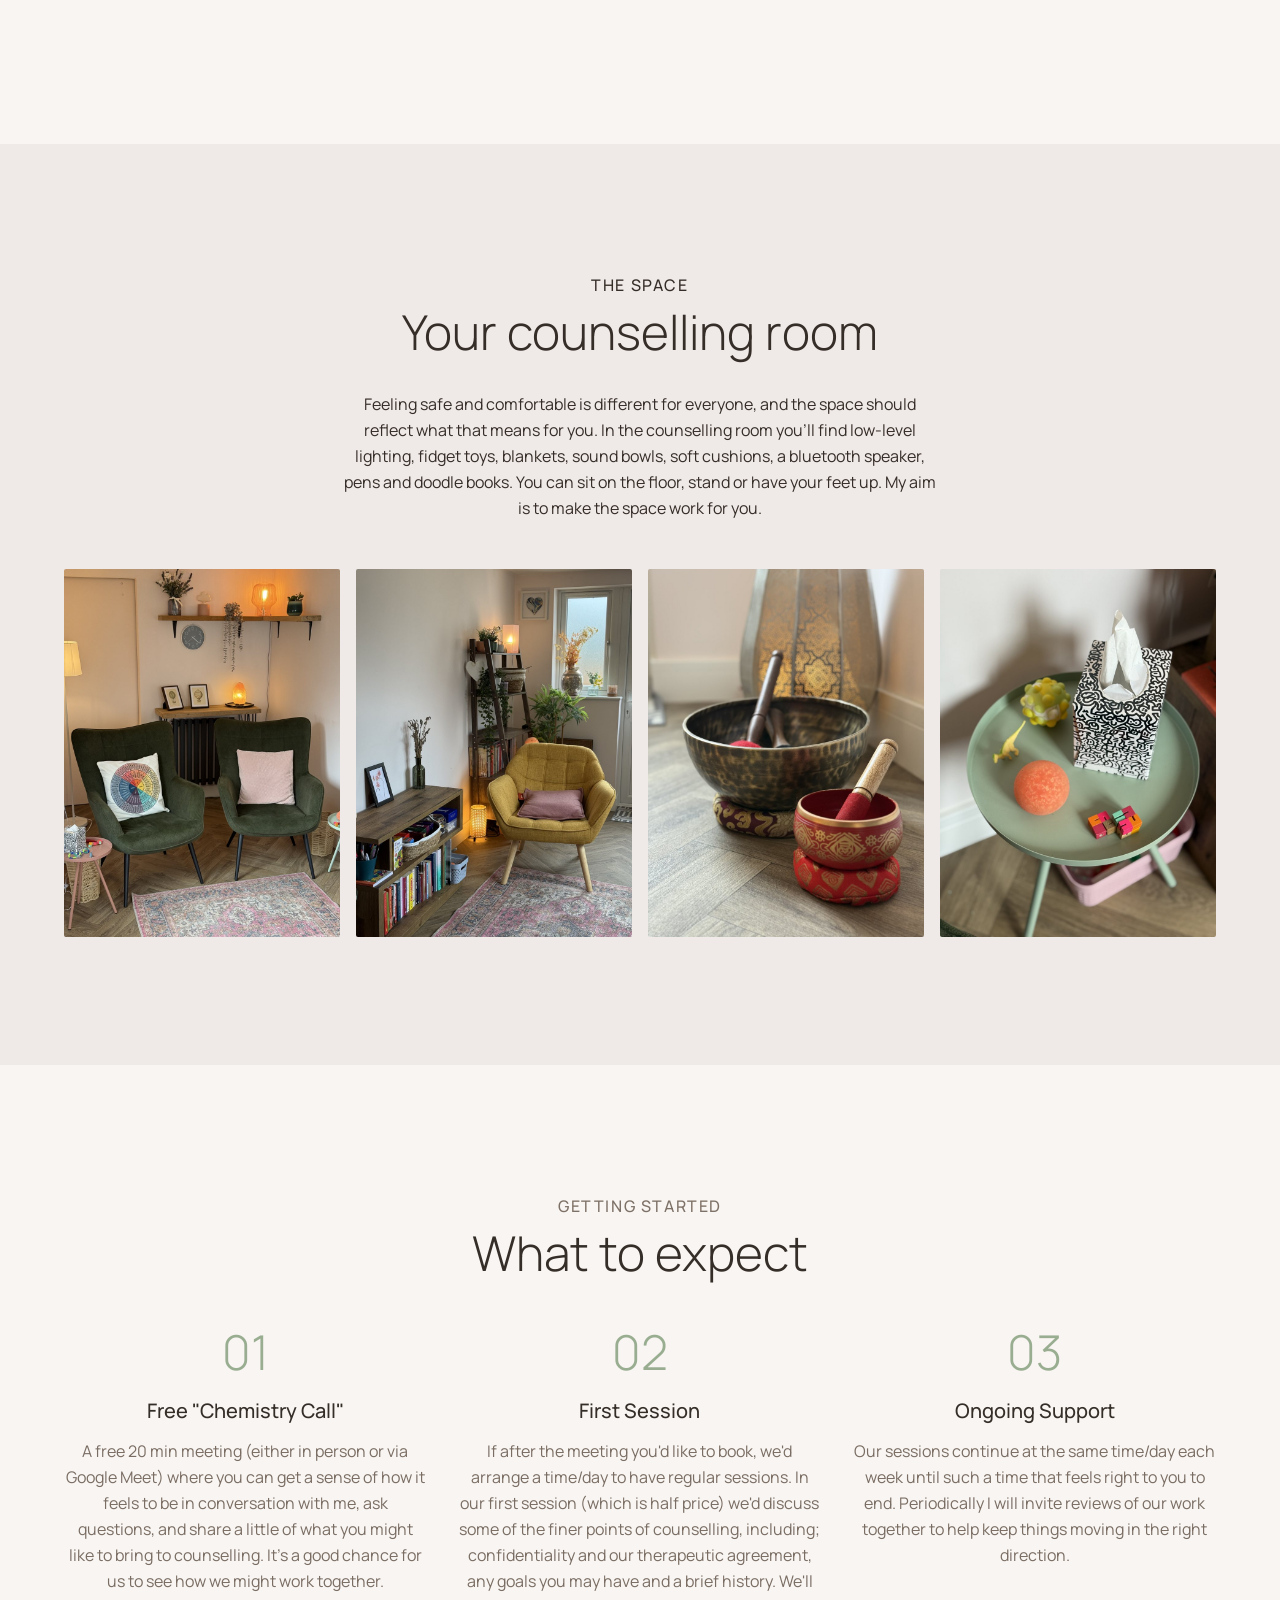
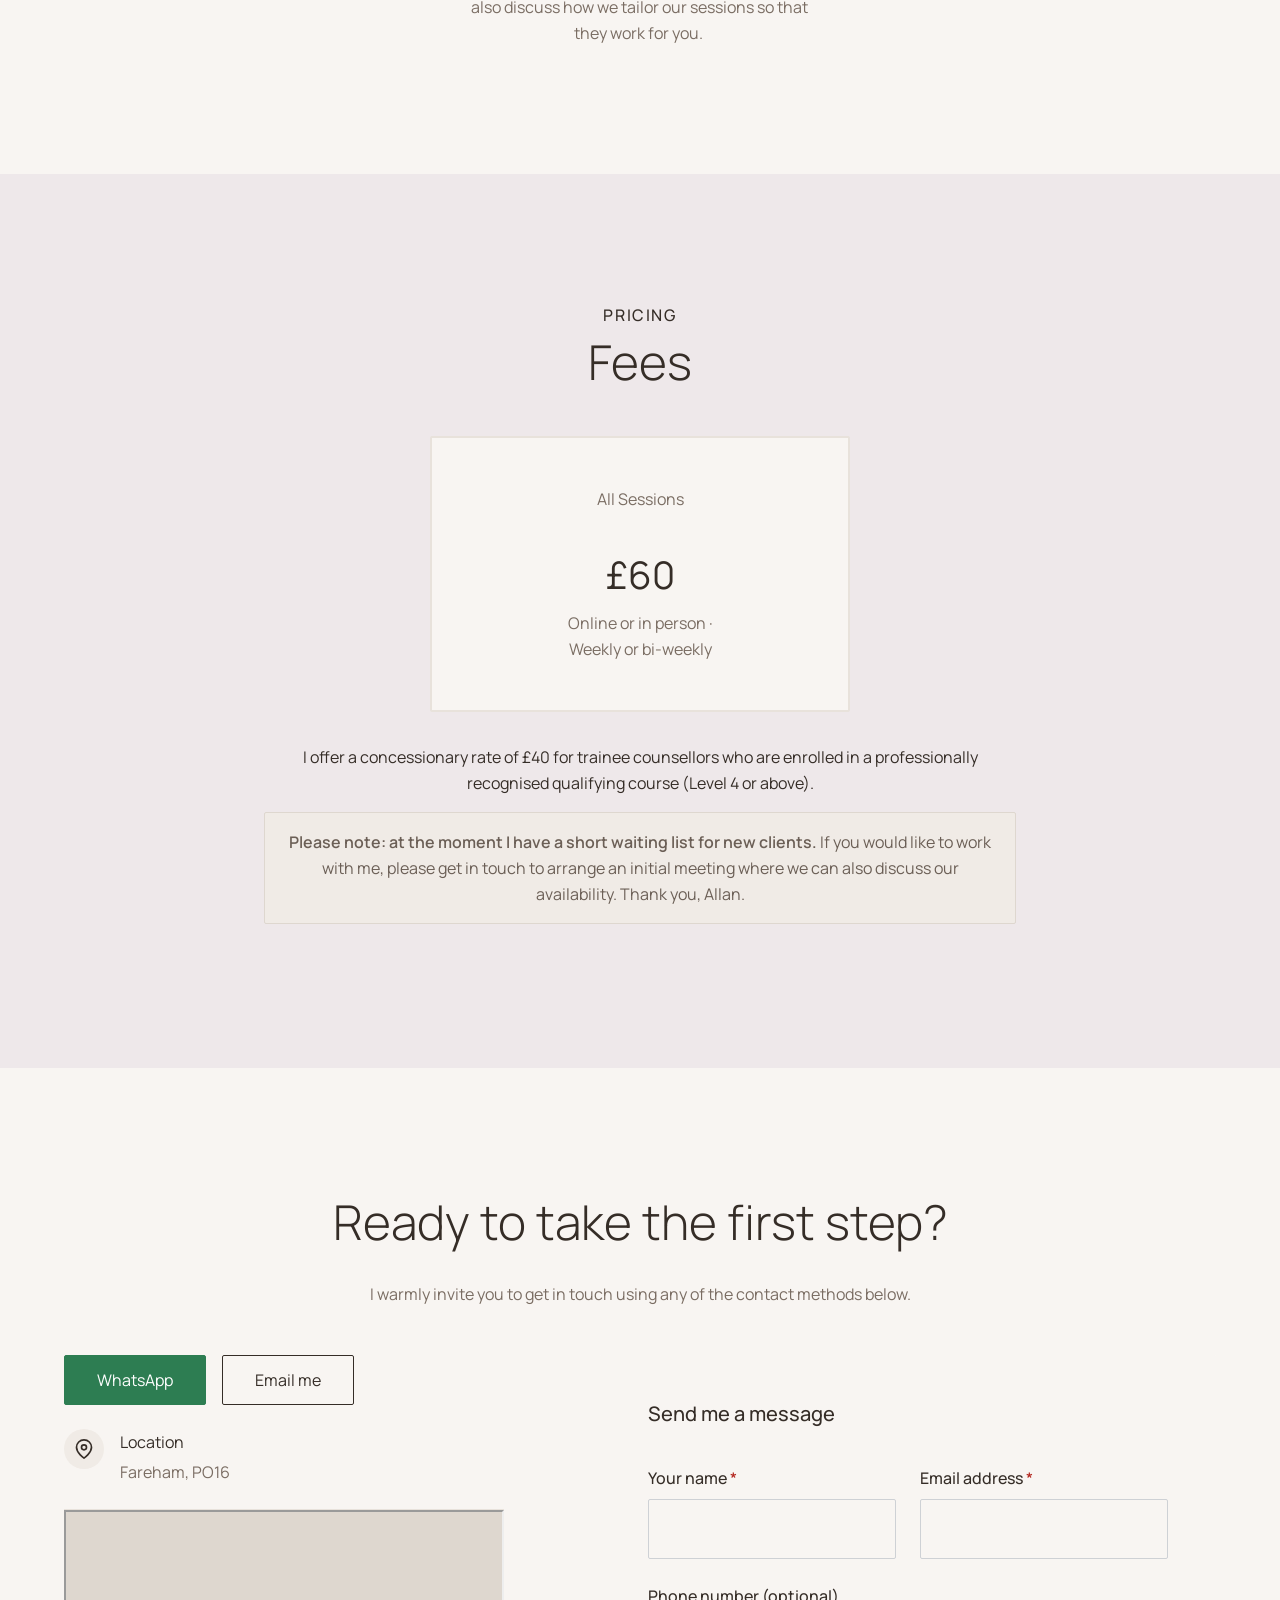
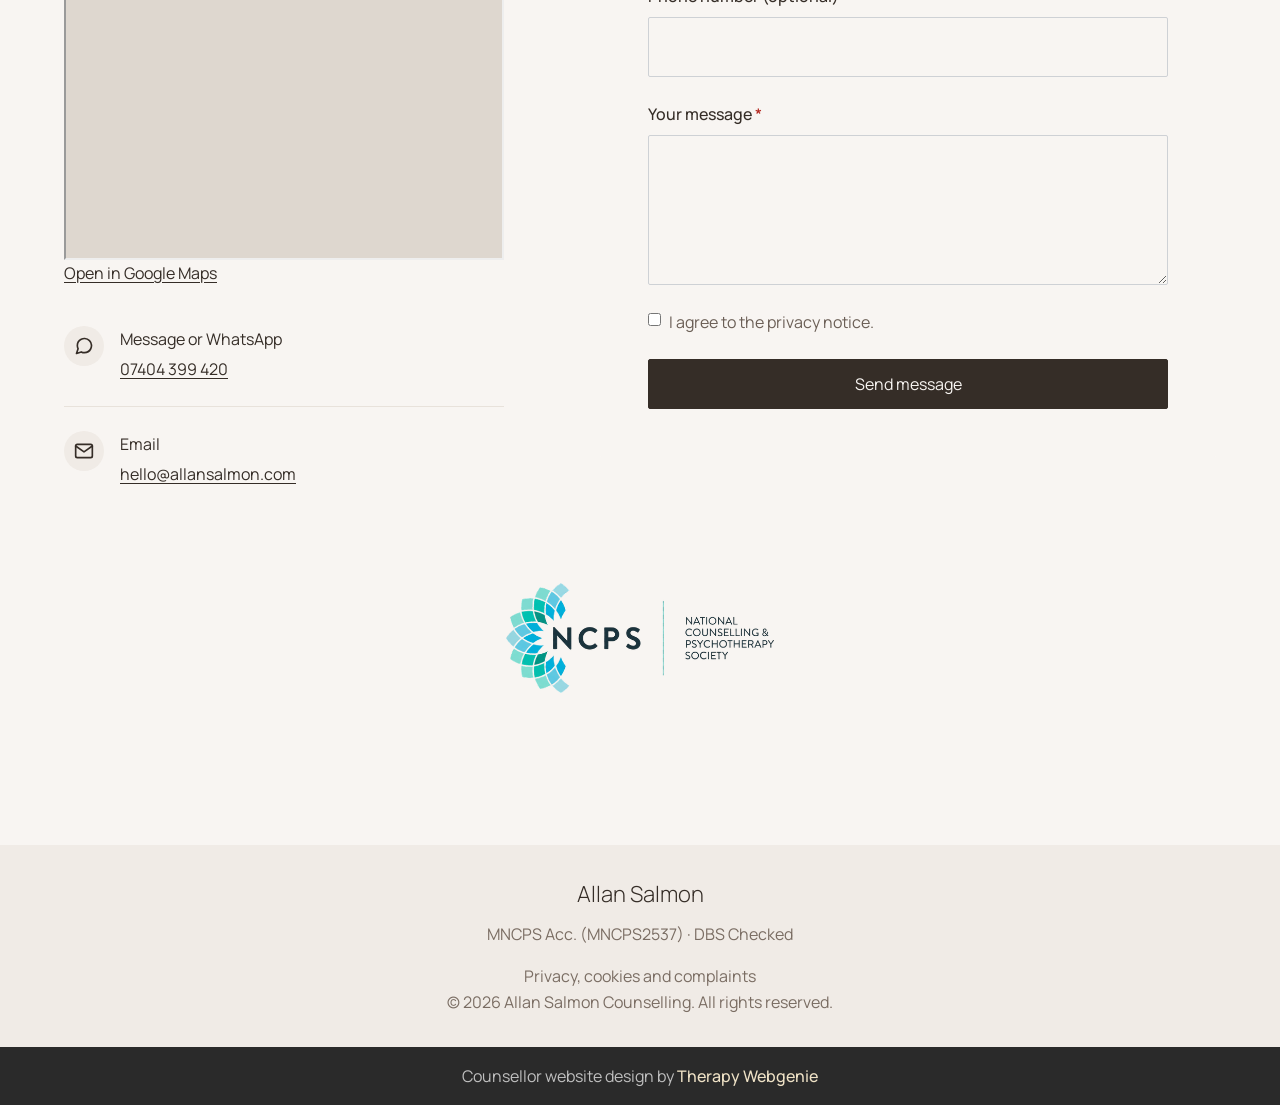
==== commit 5ba97a3c: "AI edit: update" ====
--- a/index.html
+++ b/index.html
@@ -153,7 +153,7 @@
             <li class="checklist__item">Depression and Low Mood</li>
             <li class="checklist__item">Trauma and CPTSD</li>
             <li class="checklist__item">Abuse</li>
-            <li class="checklist__item"></li>
+            
             <li class="checklist__item">Shame</li>
             <li class="checklist__item">Relationship Difficulties</li>
             <li class="checklist__item">ADHD and Neurodiversity</li>
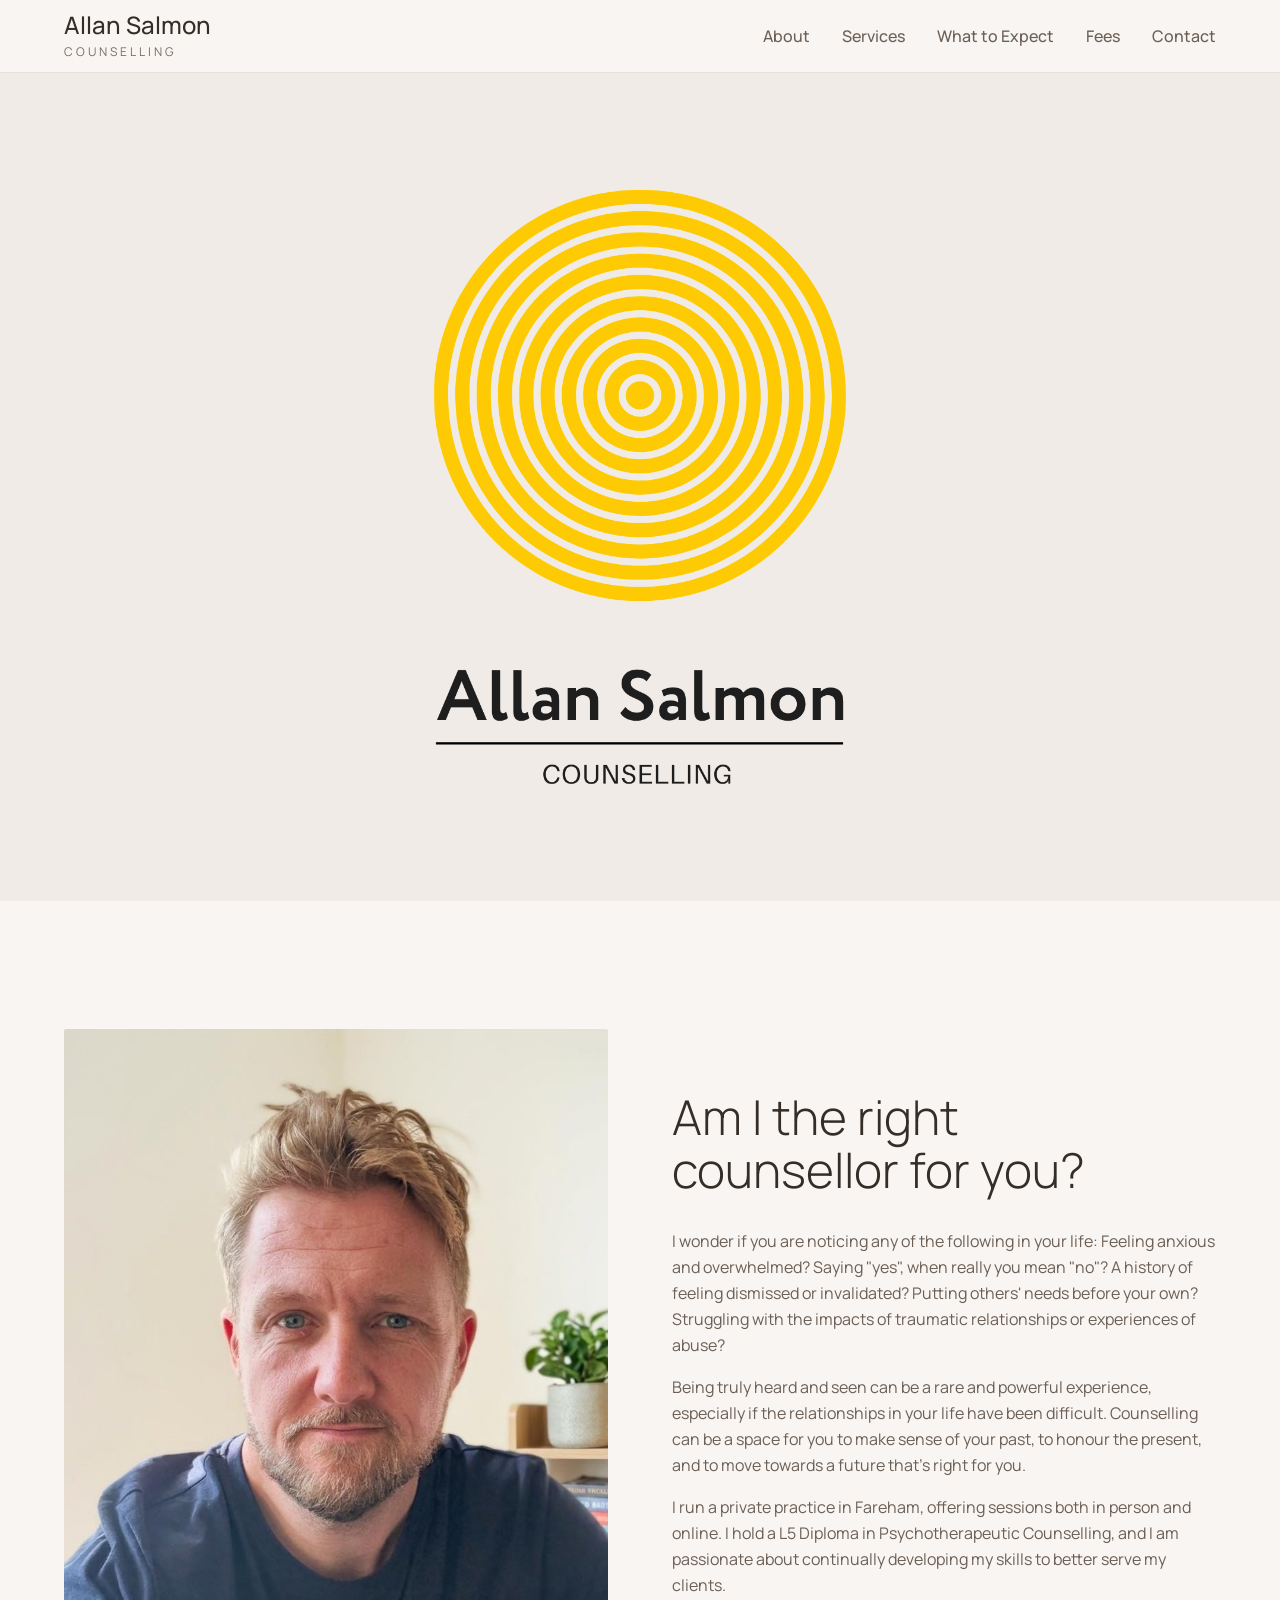
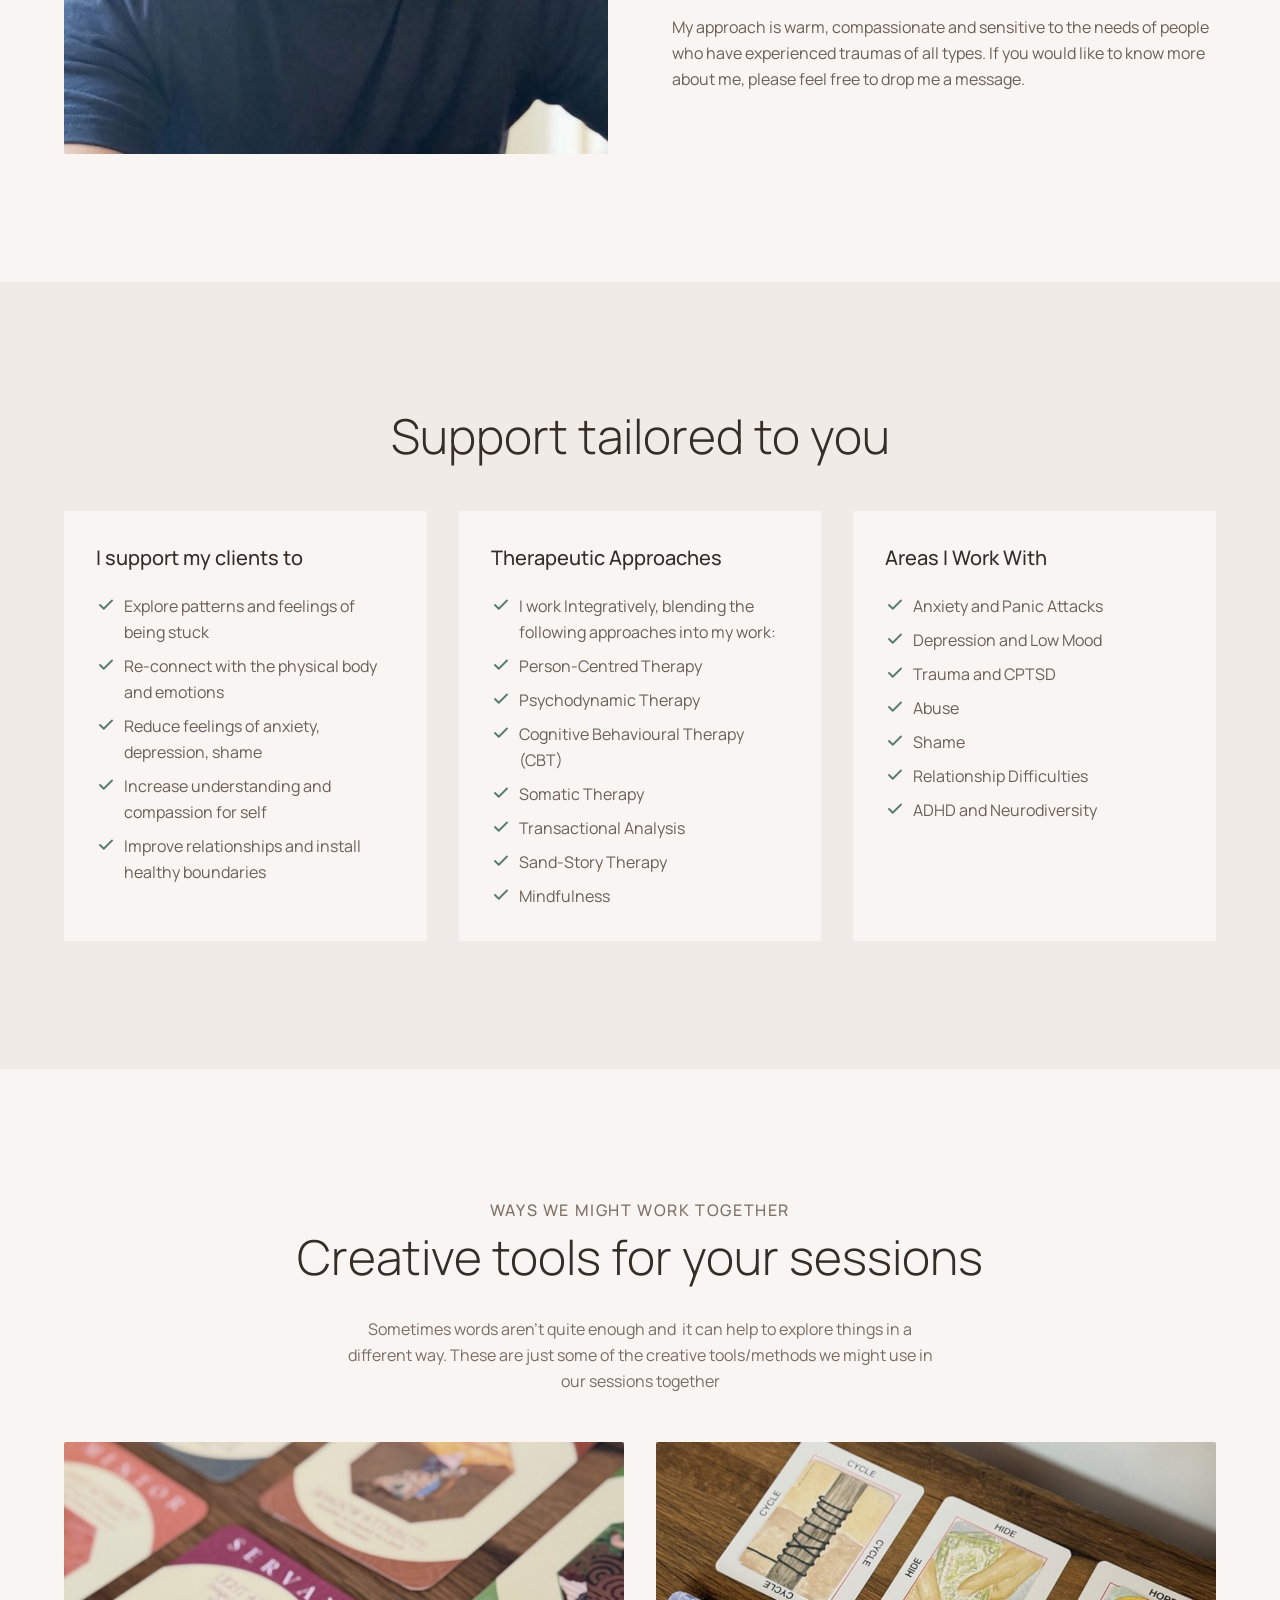
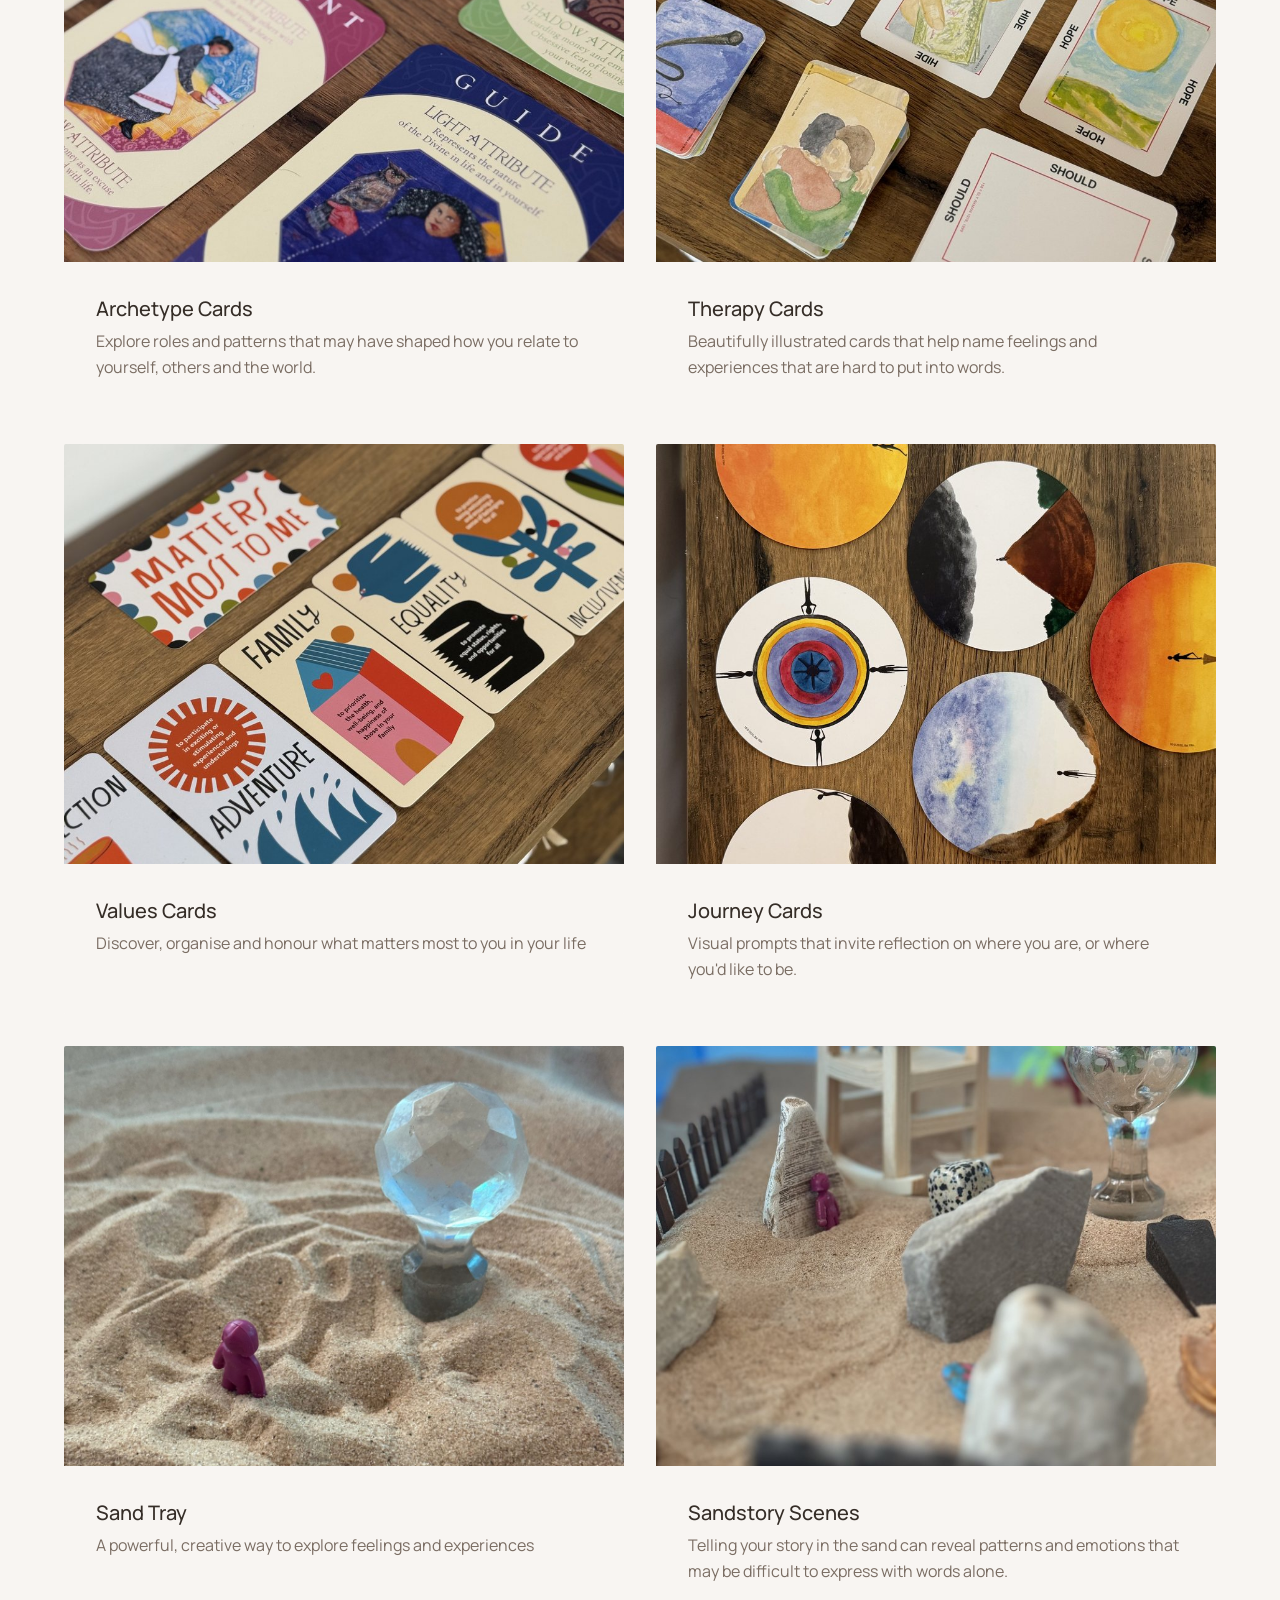
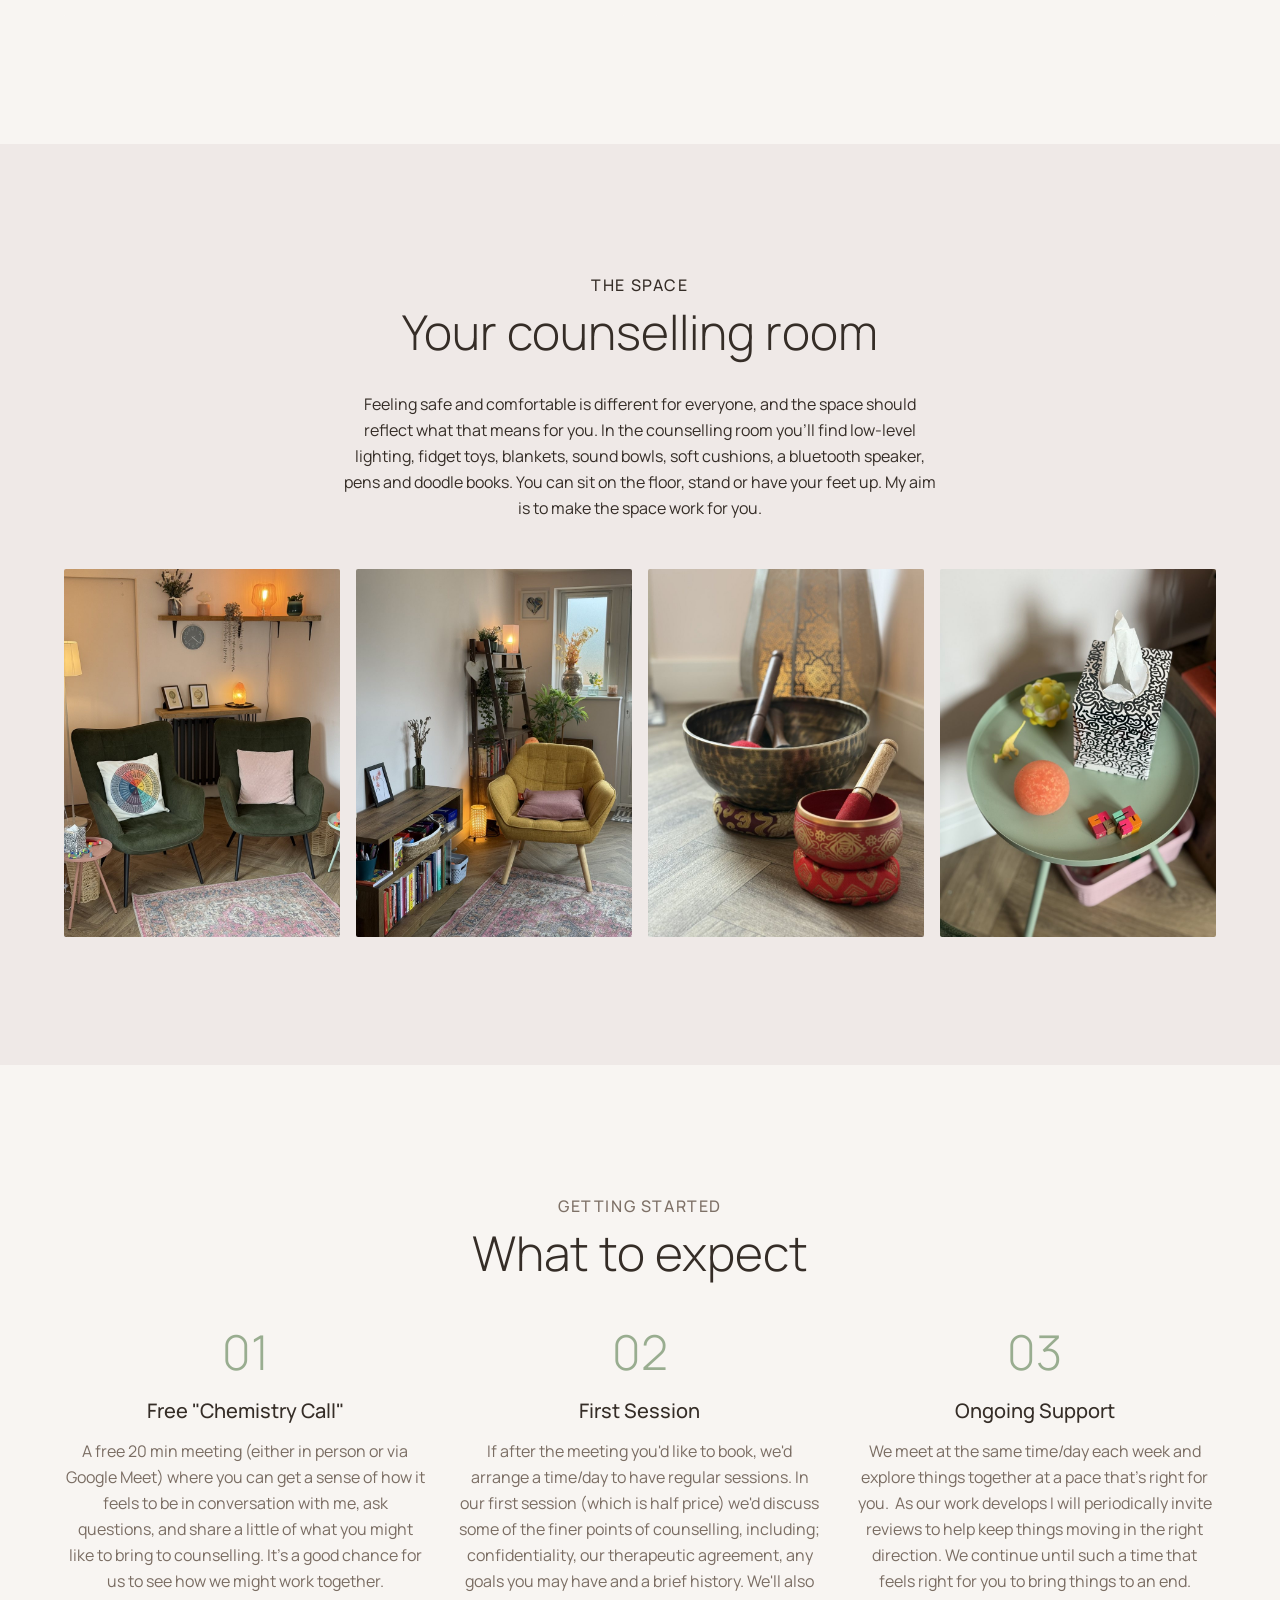
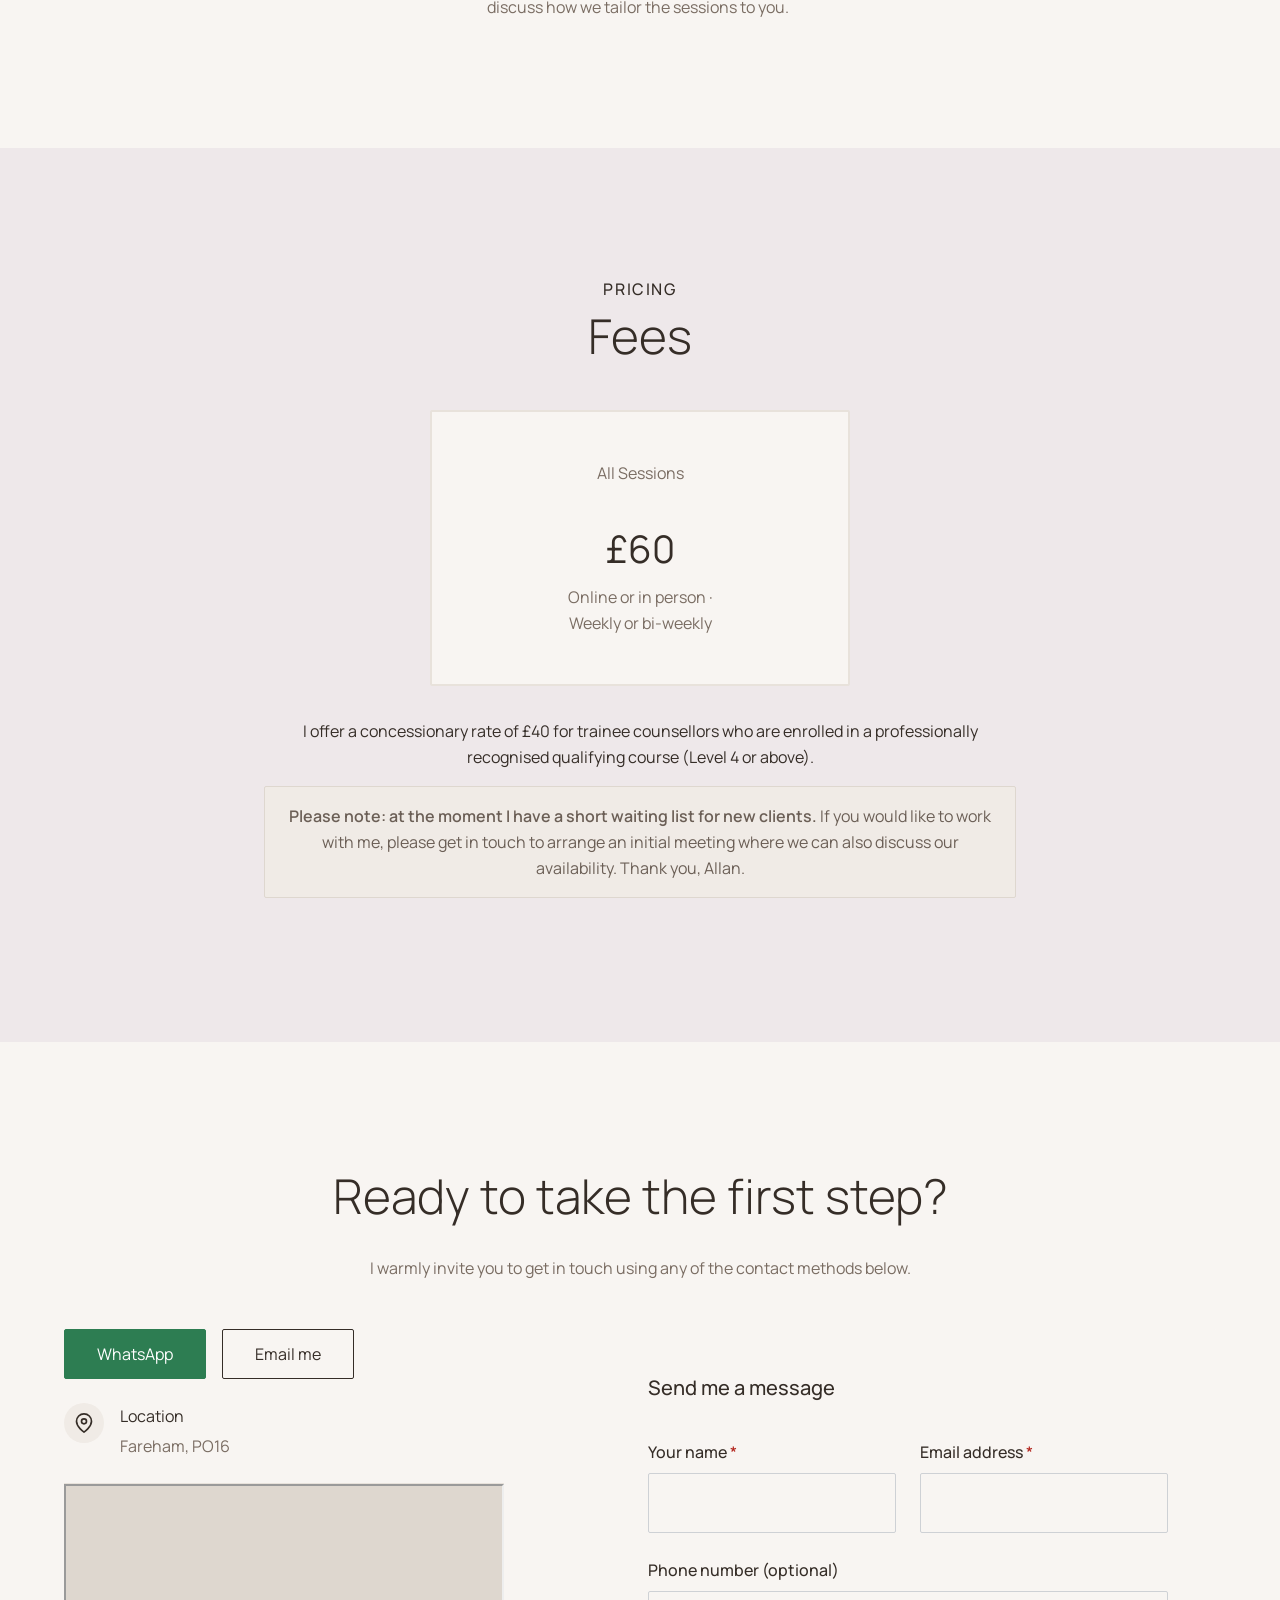
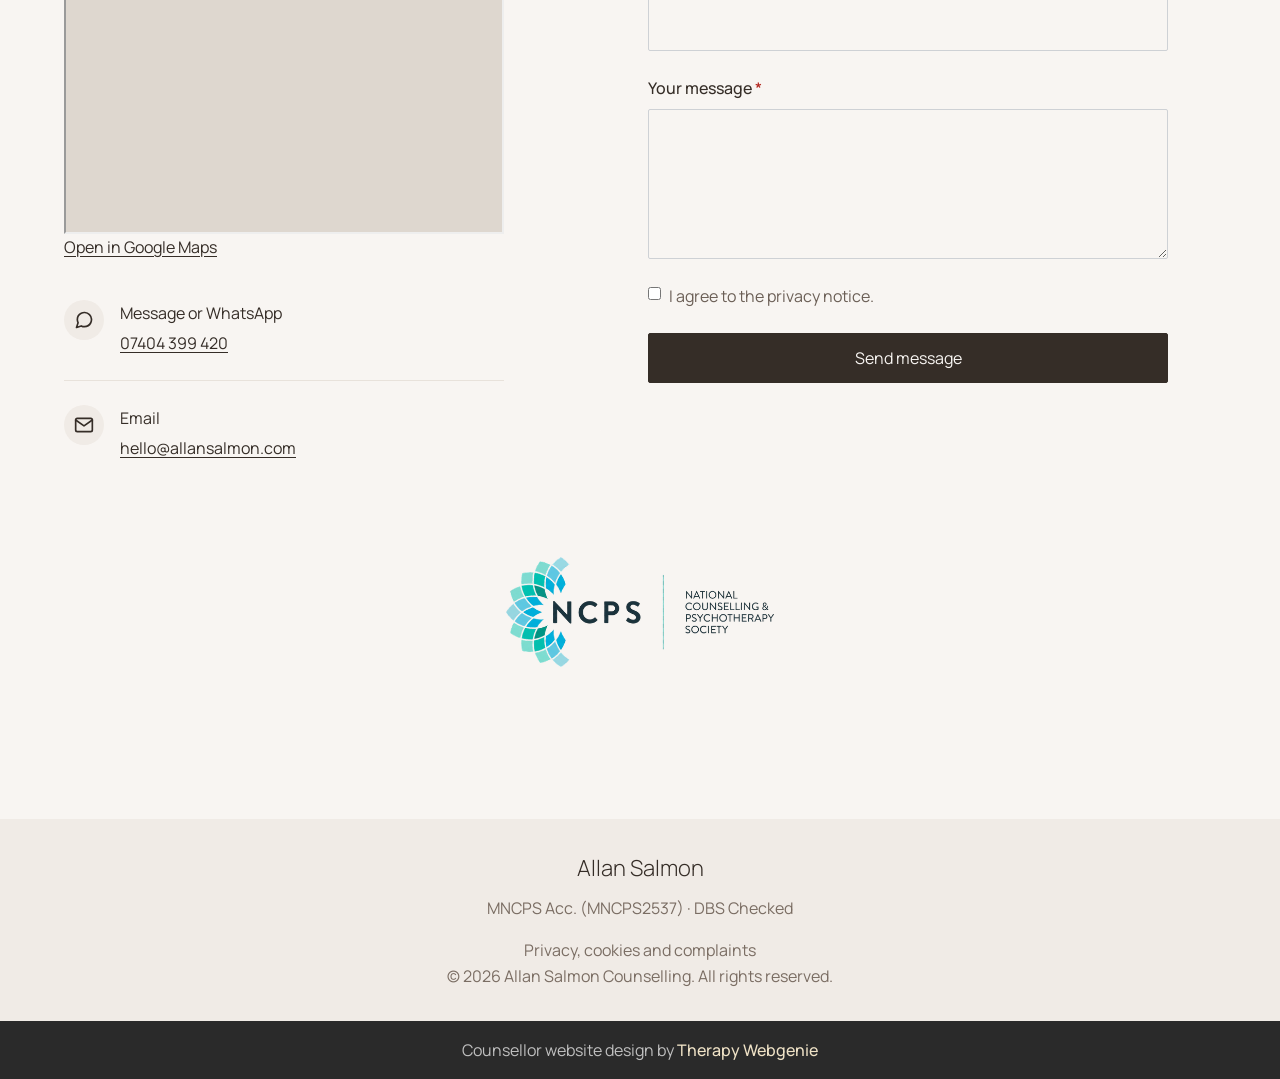
==== commit beaf8c85: "Click edit: Home: changed words in 5 places, added 1 new piece" ====
--- a/index.html
+++ b/index.html
@@ -109,9 +109,10 @@
         <img src="images/allan-salmon.jpg" alt="Allan Salmon, counsellor, at his desk" class="split__image split__image--portrait" width="840" height="1050" loading="lazy">
         <div class="split__content">
           <h2>Am I the right<br> counsellor for you?</h2>
-          <p>I wonder if you are noticing any of the following in your life: Feeling anxious and overwhelmed? Saying "yes", when really you mean "no"? A history of feeling dismissed or invalidated? Putting others' needs before your own? Feeling the impact from traumatic relationships or experiences of abuse.</p>
-          <p>Being truly heard and seen can be a rare and powerful experience, especially if the relationships in your life have been difficult or complicated. Counselling can be a space for you to make sense of your past, to honour the present, and to move towards a future that's right for you.</p>
-          <p>I run a private practice in Fareham, offering sessions both in person and online. I have previously worked as a counsellor for Paragon/The You Trust, a charity supporting those affected by trauma, abuse and addiction.</p>
+          <p>I wonder if you are noticing any of the following in your life: Feeling anxious and overwhelmed? Saying "yes", when really you mean "no"? A history of feeling dismissed or invalidated? Putting others' needs before your own? Struggling with the impacts of traumatic relationships or experiences of abuse?</p>
+          <p>Being truly heard and seen can be a rare and powerful experience, especially if the relationships in your life have been difficult. Counselling can be a space for you to make sense of your past, to honour the present, and to move towards a future that's right for you.</p>
+          <p>I run a private practice in Fareham, offering sessions both in person and online. I hold a L5 Diploma in Psychotherapeutic Counselling, and I am passionate about continually developing my skills to better serve my clients.&nbsp;</p>
+          <p>My approach is warm, compassionate and sensitive to the needs of people who have experienced traumas of all types. If you would like to know more about me, please feel free to drop me a message. </p>
         </div>
       </div>
     </section>
@@ -246,8 +247,8 @@
       <div class="container">
         <div class="steps steps--numerals reveal reveal-trigger">
           <div class="step"><div class="step__number">01</div><h3 class="step__title">Free "Chemistry Call"</h3><p class="step__text">A free 20 min meeting (either in person or via Google Meet) where you can get a sense of how it feels to be in conversation with me, ask questions, and share a little of what you might like to bring to counselling. It's a good chance for us to see how we might work together.</p></div>
-          <div class="step"><div class="step__number">02</div><h3 class="step__title">First Session</h3><p class="step__text">If after the meeting you'd like to book, we'd arrange a time/day to have regular sessions. In our first session (which is half price) we'd discuss some of the finer points of counselling, including; confidentiality and our therapeutic agreement, any goals you may have and a brief history. We'll also discuss how we tailor our sessions so that they work for you.&nbsp;</p></div>
-          <div class="step"><div class="step__number">03</div><h3 class="step__title">Ongoing Support</h3><p class="step__text">Our sessions continue at the same time/day each week until such a time that feels right to you to end. Periodically I will invite reviews of our work together to help keep things moving in the right direction.</p></div>
+          <div class="step"><div class="step__number">02</div><h3 class="step__title">First Session</h3><p class="step__text">If after the meeting you'd like to book, we'd arrange a time/day to have regular sessions. In our first session (which is half price) we'd discuss some of the finer points of counselling, including; confidentiality, our therapeutic agreement, any goals you may have and a brief history. We'll also discuss how we tailor the sessions to you.&nbsp;</p></div>
+          <div class="step"><div class="step__number">03</div><h3 class="step__title">Ongoing Support</h3><p class="step__text">We meet at the same time/day each week and explore things together at a pace that's right for you. &nbsp;As our work develops I will periodically invite reviews to help keep things moving in the right direction. We continue until such a time that feels right for you to bring things to an end.</p></div>
         </div>
       </div>
     </section>
